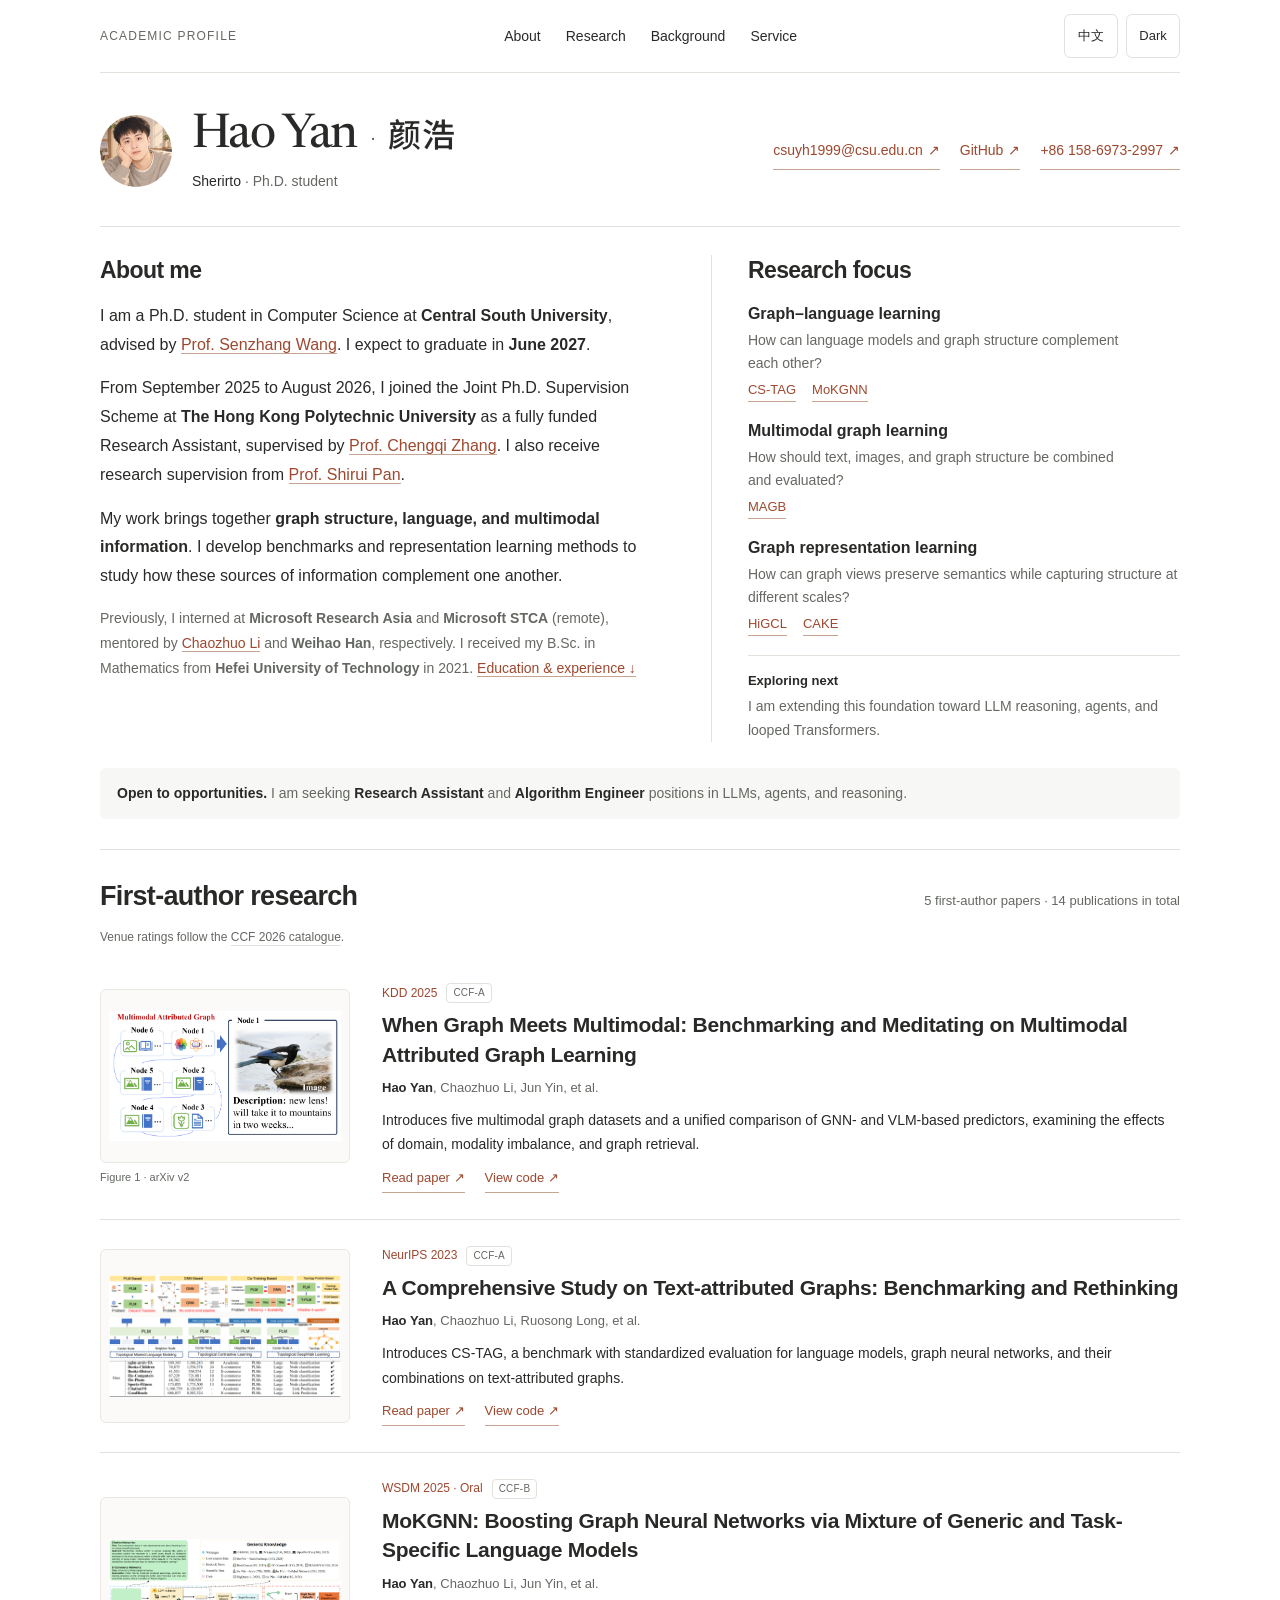
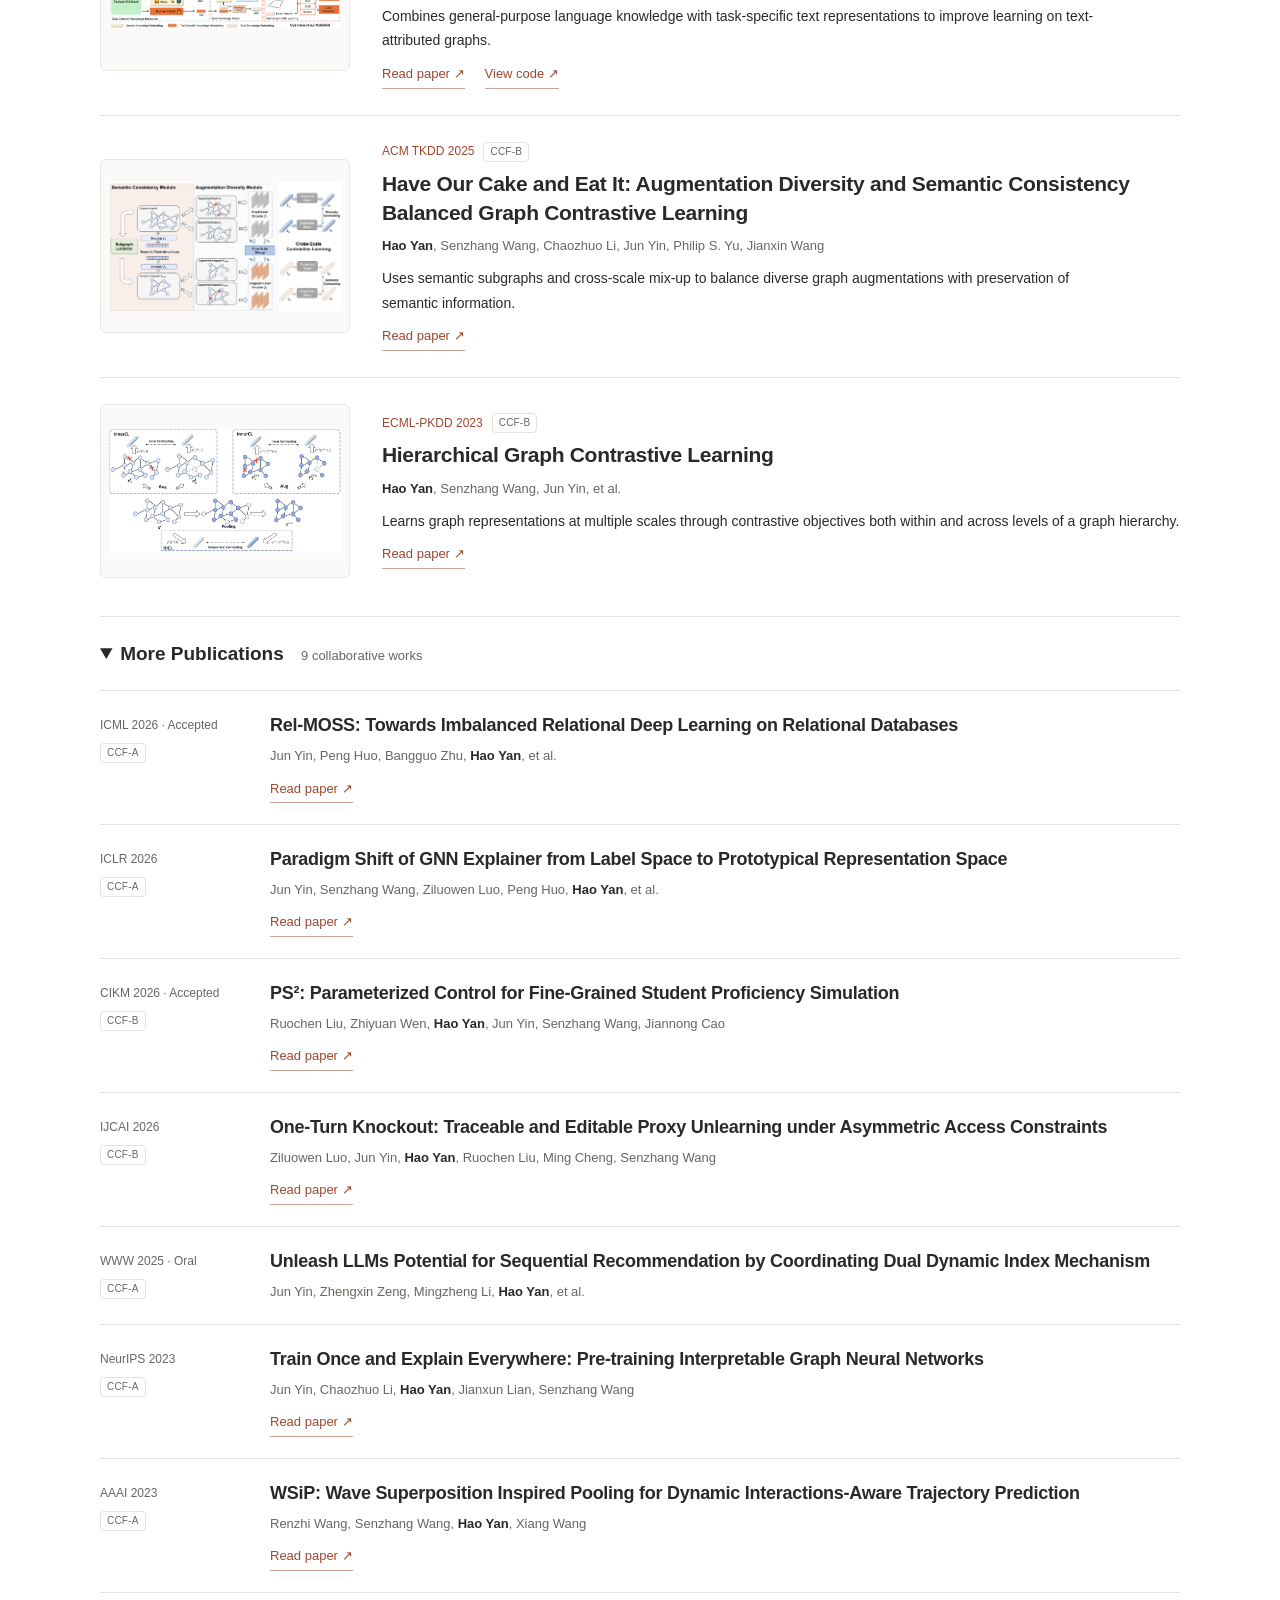
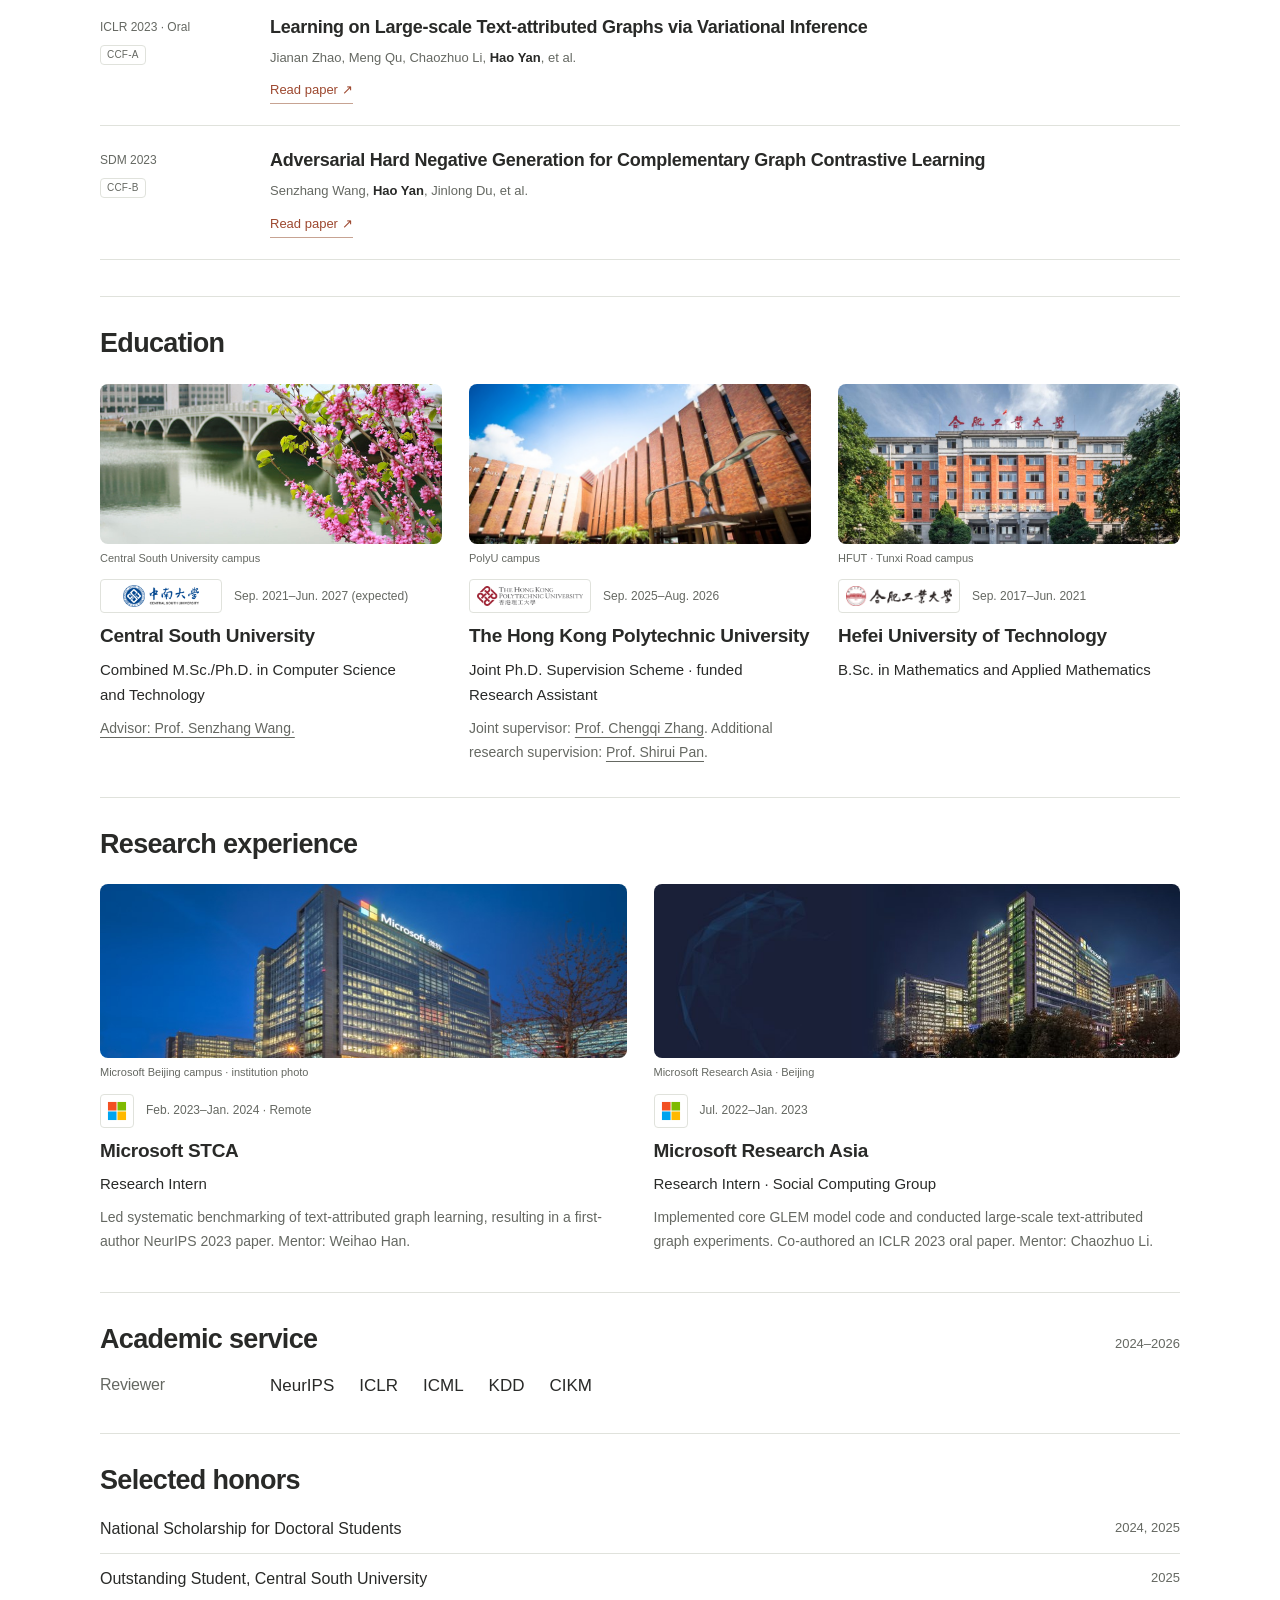
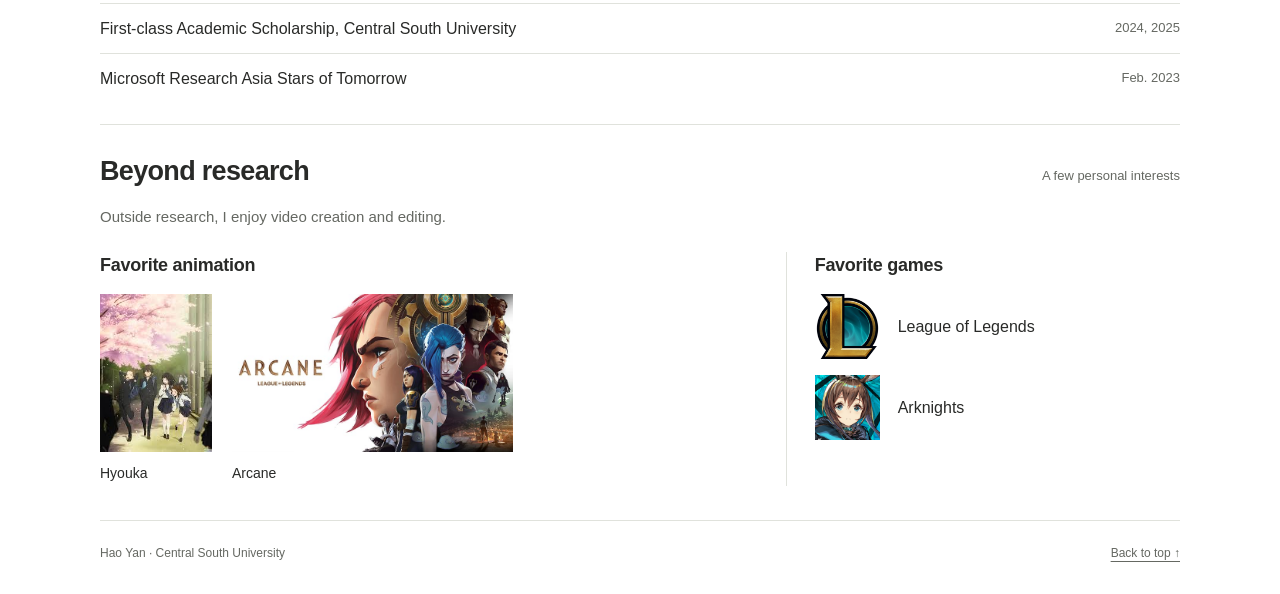
==== index.html @ ef3d009f "Present research themes and refine academic reading layout" ====
<!doctype html>

<html lang="en"><head><meta charset="utf-8"><meta name="viewport" content="width=device-width,initial-scale=1"><meta name="description" content="Hao Yan — graph learning, language models, multimodal learning, LLMs, agents, and reasoning."><title>Hao Yan (颜浩) · Sherirto · Academic Profile</title><script src="js/homepage-preferences.js"></script><link rel="stylesheet" href="css/homepage.css">
<link rel="canonical" href="https://sktsherlock.github.io/">
<link rel="alternate" hreflang="en" href="https://sktsherlock.github.io/">
<link rel="alternate" hreflang="zh-CN" href="https://sktsherlock.github.io/zh/">
<link rel="alternate" hreflang="x-default" href="https://sktsherlock.github.io/">
<link rel="icon" href="images/homepage/hao-avatar-icon.png" type="image/png" sizes="64x64">
<meta name="google-site-verification" content="zApo4ExUOx1XT93yiBoTFltC1NrryrT4B3w7h8EmDU0">
<meta property="og:type" content="website">
<meta property="og:url" content="https://sktsherlock.github.io/">
<meta property="og:title" content="Hao Yan (颜浩) · Sherirto">
<meta property="og:description" content="Ph.D. student at Central South University. Graph–language models, multimodal learning, LLMs, agents, and reasoning. Seeking Research Assistant and Algorithm Engineer opportunities. Expected graduation: June 2027.">
<meta property="og:image" content="https://sktsherlock.github.io/images/homepage/hao-avatar.webp">
<meta name="twitter:card" content="summary">
</head><body><a class="skip" href="#main">Skip to content</a><div class="page"><header class="masthead"><span class="masthead-label">Academic Profile</span><nav aria-label="Main navigation"><a href="#about">About</a><a href="#research">Research</a><a href="#background">Background</a><a href="#service">Service</a></nav><div class="display-controls" aria-label="Display preferences"><a id="language-toggle" class="display-control" href="/zh/" hreflang="zh-CN" lang="zh-CN" aria-label="查看中文主页">中文</a><button id="theme-toggle" class="display-control" type="button" hidden><span data-theme-label>Dark</span></button></div></header><main id="main"><section class="hero" aria-labelledby="name">
  <div class="identity-row">
    <div class="identity">
      <img class="avatar" src="images/homepage/hao-avatar.webp" alt="Hao Yan’s illustrated avatar" width="66" height="66">
      <div class="name-line">
        <h1 id="name"><span>Hao Yan</span><span class="name-separator" aria-hidden="true">·</span><span class="chinese-name" lang="zh-CN">颜浩</span></h1>
        <p class="english-name"><strong>Sherirto</strong> · Ph.D. student</p>
      </div>
    </div>
    <div class="contact-links"><a class="text-link email-link" href="mailto:csuyh1999@csu.edu.cn">csuyh1999@csu.edu.cn <span aria-hidden="true">↗</span></a><a class="text-link" href="https://github.com/sktsherlock">GitHub <span aria-hidden="true">↗</span></a><a class="text-link" href="tel:+8615869732997" aria-label="Call +86 158 6973 2997">+86 158-6973-2997 <span aria-hidden="true">↗</span></a></div>
  </div>
  <div class="profile-grid">
    <div class="about" id="about"><span id="about-me" class="legacy-anchor" aria-hidden="true"></span>
      <h2>About me</h2>
      <div class="hero-bio">
        <p>I am a Ph.D. student in Computer Science at <strong>Central South University</strong>, advised by <a href="https://senzhangwangcsu.github.io/index.html">Prof. Senzhang Wang</a>. I expect to graduate in <strong>June 2027</strong>.</p>
        <p>From September 2025 to August 2026, I joined the Joint Ph.D. Supervision Scheme at <strong>The Hong Kong Polytechnic University</strong> as a fully funded Research Assistant, supervised by <a href="https://chengqi-zhang.github.io/">Prof. Chengqi Zhang</a>. I also receive research supervision from <a href="https://shiruipan.github.io/">Prof. Shirui Pan</a>.</p>
        <p>My work brings together <strong>graph structure, language, and multimodal information</strong>. I develop benchmarks and representation learning methods to study how these sources of information complement one another.</p>
        <p class="bio-background">Previously, I interned at <strong>Microsoft Research Asia</strong> and <strong>Microsoft STCA</strong> (remote), mentored by <a href="https://whatsname1991.github.io/">Chaozhuo Li</a> and <strong>Weihao Han</strong>, respectively. I received my B.Sc. in Mathematics from <strong>Hefei University of Technology</strong> in 2021. <a href="#background">Education &amp; experience ↓</a></p>
      </div>
    </div>
    <aside class="research-overview" aria-labelledby="focus-title">
      <h2 id="focus-title">Research focus</h2>
      <div class="focus-list">
        <div class="focus-item"><h3>Graph–language learning</h3><p>How can language models and graph structure complement each other?</p><div class="focus-links"><a href="#tag">CS-TAG</a><a href="#mokgnn">MoKGNN</a></div></div>
        <div class="focus-item"><h3>Multimodal graph learning</h3><p>How should text, images, and graph structure be combined and evaluated?</p><div class="focus-links"><a href="#magb">MAGB</a></div></div>
        <div class="focus-item"><h3>Graph representation learning</h3><p>How can graph views preserve semantics while capturing structure at different scales?</p><div class="focus-links"><a href="#higcl">HiGCL</a><a href="#cake">CAKE</a></div></div>
      </div>
      <p class="research-direction"><strong>Exploring next</strong>I am extending this foundation toward LLM reasoning, agents, and looped Transformers.</p>
    </aside>
  </div>
  <p class="availability"><strong>Open to opportunities.</strong> I am seeking <strong>Research Assistant</strong> and <strong>Algorithm Engineer</strong> positions in LLMs, agents, and reasoning.</p>
</section><section id="research" aria-labelledby="research-title"><span id="projects" class="legacy-anchor" aria-hidden="true"></span><span id="-news" class="legacy-anchor" aria-hidden="true"></span><span id="-publication" class="legacy-anchor" aria-hidden="true"></span>
<div class="section-heading"><h2 id="research-title">First-author research</h2><p>5 first-author papers · 14 publications in total</p></div>
<p class="publication-note">Venue ratings follow the <a href="https://www.ccf.org.cn/Academic_Evaluation/By_category/">CCF 2026 catalogue</a>.</p>
<article class="paper paper-0" id="magb">
  <figure><a href="images/homepage/magb-data-example-arxiv-v2.png" aria-label="Open full figure for When Graph Meets Multimodal: Benchmarking and Meditating on Multimodal Attributed Graph Learning"><img src="images/homepage/magb-data-example-arxiv-v2.png" alt="A six-node multimodal graph and an expanded node showing a bird photograph with its text description." loading="lazy"></a><figcaption>Figure 1 · arXiv v2</figcaption></figure>
  <div class="paper-copy"><p class="eyebrow venue"><span>KDD 2025</span><span class="ccf-badge">CCF-A</span></p><h3><a class="paper-title-link" href="https://doi.org/10.1145/3711896.3737404">When Graph Meets Multimodal: Benchmarking and Meditating on Multimodal Attributed Graph Learning</a></h3><p class="authors"><strong>Hao Yan</strong>, Chaozhuo Li, Jun Yin, et al.</p><p class="paper-summary">Introduces five multimodal graph datasets and a unified comparison of GNN- and VLM-based predictors, examining the effects of domain, modality imbalance, and graph retrieval.</p><div class="paper-links"><a class="text-link" href="https://doi.org/10.1145/3711896.3737404">Read paper <span aria-hidden="true">↗</span></a><a class="text-link" href="https://github.com/sktsherlock/MAGB">View code <span aria-hidden="true">↗</span></a></div></div>
</article>
<article class="paper paper-1" id="tag">
  <figure><a href="images/CSTAG.png" aria-label="Open full figure for A Comprehensive Study on Text-attributed Graphs: Benchmarking and Rethinking"><img src="images/CSTAG.png" alt="Benchmarking language and graph models for text-attributed graph learning." loading="lazy"></a></figure>
  <div class="paper-copy"><p class="eyebrow venue"><span>NeurIPS 2023</span><span class="ccf-badge">CCF-A</span></p><h3><a class="paper-title-link" href="https://papers.neurips.cc/paper_files/paper/2023/file/37d00f567a18b478065f1a91b95622a0-Paper-Datasets_and_Benchmarks.pdf">A Comprehensive Study on Text-attributed Graphs: Benchmarking and Rethinking</a></h3><p class="authors"><strong>Hao Yan</strong>, Chaozhuo Li, Ruosong Long, et al.</p><p class="paper-summary">Introduces CS-TAG, a benchmark with standardized evaluation for language models, graph neural networks, and their combinations on text-attributed graphs.</p><div class="paper-links"><a class="text-link" href="https://papers.neurips.cc/paper_files/paper/2023/file/37d00f567a18b478065f1a91b95622a0-Paper-Datasets_and_Benchmarks.pdf">Read paper <span aria-hidden="true">↗</span></a><a class="text-link" href="https://github.com/sktsherlock/TAG-Benchmark">View code <span aria-hidden="true">↗</span></a></div></div>
</article>
<article class="paper paper-2" id="mokgnn">
  <figure><a href="images/MokGNN.jpg" aria-label="Open full figure for MoKGNN: Boosting Graph Neural Networks via Mixture of Generic and Task-Specific Language Models"><img src="images/MokGNN.jpg" alt="Generic and task-specific language models meet graph representation learning." loading="lazy"></a></figure>
  <div class="paper-copy"><p class="eyebrow venue"><span>WSDM 2025 · Oral</span><span class="ccf-badge">CCF-B</span></p><h3><a class="paper-title-link" href="https://doi.org/10.1145/3701551.3703571">MoKGNN: Boosting Graph Neural Networks via Mixture of Generic and Task-Specific Language Models</a></h3><p class="authors"><strong>Hao Yan</strong>, Chaozhuo Li, Jun Yin, et al.</p><p class="paper-summary">Combines general-purpose language knowledge with task-specific text representations to improve learning on text-attributed graphs.</p><div class="paper-links"><a class="text-link" href="https://doi.org/10.1145/3701551.3703571">Read paper <span aria-hidden="true">↗</span></a><a class="text-link" href="https://github.com/sktsherlock/MoKGNN">View code <span aria-hidden="true">↗</span></a></div></div>
</article>
<article class="paper paper-3" id="cake">
  <figure><a href="images/TKDD.jpg" aria-label="Open full figure for Have Our Cake and Eat It: Augmentation Diversity and Semantic Consistency Balanced Graph Contrastive Learning"><img src="images/TKDD.jpg" alt="Balancing semantic consistency and augmentation diversity through cross-scale graph contrastive learning." loading="lazy"></a></figure>
  <div class="paper-copy"><p class="eyebrow venue"><span>ACM TKDD 2025</span><span class="ccf-badge">CCF-B</span></p><h3><a class="paper-title-link" href="https://doi.org/10.1145/3728646">Have Our Cake and Eat It: Augmentation Diversity and Semantic Consistency Balanced Graph Contrastive Learning</a></h3><p class="authors"><strong>Hao Yan</strong>, Senzhang Wang, Chaozhuo Li, Jun Yin, Philip S. Yu, Jianxin Wang</p><p class="paper-summary">Uses semantic subgraphs and cross-scale mix-up to balance diverse graph augmentations with preservation of semantic information.</p><div class="paper-links"><a class="text-link" href="https://doi.org/10.1145/3728646">Read paper <span aria-hidden="true">↗</span></a></div></div>
</article>
<article class="paper paper-4" id="higcl">
  <figure><a href="images/HIGCL.jpg" aria-label="Open full figure for Hierarchical Graph Contrastive Learning"><img src="images/HIGCL.jpg" alt="Within-level and cross-level contrastive learning over a hierarchy of pooled graphs." loading="lazy"></a></figure>
  <div class="paper-copy"><p class="eyebrow venue"><span>ECML-PKDD 2023</span><span class="ccf-badge">CCF-B</span></p><h3><a class="paper-title-link" href="https://link.springer.com/chapter/10.1007/978-3-031-43415-0_41">Hierarchical Graph Contrastive Learning</a></h3><p class="authors"><strong>Hao Yan</strong>, Senzhang Wang, Jun Yin, et al.</p><p class="paper-summary">Learns graph representations at multiple scales through contrastive objectives both within and across levels of a graph hierarchy.</p><div class="paper-links"><a class="text-link" href="https://link.springer.com/chapter/10.1007/978-3-031-43415-0_41">Read paper <span aria-hidden="true">↗</span></a></div></div>
</article>
<details class="publication-record" open><summary>More Publications <span>9 collaborative works</span></summary><article class="archive-paper" id="relmoss"><p class="archive-venue"><span>ICML 2026 · Accepted</span><span class="ccf-badge">CCF-A</span></p><div><h3><a class="paper-title-link" href="https://arxiv.org/abs/2603.07916">Rel-MOSS: Towards Imbalanced Relational Deep Learning on Relational Databases</a></h3><p class="authors">Jun Yin, Peng Huo, Bangguo Zhu, <strong>Hao Yan</strong>, et al.</p><div class="paper-links"><a class="text-link" href="https://arxiv.org/abs/2603.07916">Read paper <span aria-hidden="true">↗</span></a></div></div></article>
<article class="archive-paper" id="proto"><p class="archive-venue"><span>ICLR 2026</span><span class="ccf-badge">CCF-A</span></p><div><h3><a class="paper-title-link" href="https://openreview.net/forum?id=X7eYISNf01">Paradigm Shift of GNN Explainer from Label Space to Prototypical Representation Space</a></h3><p class="authors">Jun Yin, Senzhang Wang, Ziluowen Luo, Peng Huo, <strong>Hao Yan</strong>, et al.</p><div class="paper-links"><a class="text-link" href="https://openreview.net/forum?id=X7eYISNf01">Read paper <span aria-hidden="true">↗</span></a></div></div></article>
<article class="archive-paper" id="ps2"><p class="archive-venue"><span>CIKM 2026 · Accepted</span><span class="ccf-badge">CCF-B</span></p><div><h3><a class="paper-title-link" href="https://arxiv.org/abs/2602.00850">PS²: Parameterized Control for Fine-Grained Student Proficiency Simulation</a></h3><p class="authors">Ruochen Liu, Zhiyuan Wen, <strong>Hao Yan</strong>, Jun Yin, Senzhang Wang, Jiannong Cao</p><div class="paper-links"><a class="text-link" href="https://arxiv.org/abs/2602.00850">Read paper <span aria-hidden="true">↗</span></a></div></div></article>
<article class="archive-paper" id="otk"><p class="archive-venue"><span>IJCAI 2026</span><span class="ccf-badge">CCF-B</span></p><div><h3><a class="paper-title-link" href="https://www.ijcai.org/proceedings/2026/78">One-Turn Knockout: Traceable and Editable Proxy Unlearning under Asymmetric Access Constraints</a></h3><p class="authors">Ziluowen Luo, Jun Yin, <strong>Hao Yan</strong>, Ruochen Liu, Ming Cheng, Senzhang Wang</p><div class="paper-links"><a class="text-link" href="https://www.ijcai.org/proceedings/2026/78">Read paper <span aria-hidden="true">↗</span></a></div></div></article>
<article class="archive-paper" id="dualindex"><p class="archive-venue"><span>WWW 2025 · Oral</span><span class="ccf-badge">CCF-A</span></p><div><h3>Unleash LLMs Potential for Sequential Recommendation by Coordinating Dual Dynamic Index Mechanism</h3><p class="authors">Jun Yin, Zhengxin Zeng, Mingzheng Li, <strong>Hao Yan</strong>, et al.</p><div class="paper-links"></div></div></article>
<article class="archive-paper" id="pignn"><p class="archive-venue"><span>NeurIPS 2023</span><span class="ccf-badge">CCF-A</span></p><div><h3><a class="paper-title-link" href="https://papers.neurips.cc/paper_files/paper/2023/file/6ecd51685e2d765bc0ad32a2e73faf62-Paper-Conference.pdf">Train Once and Explain Everywhere: Pre-training Interpretable Graph Neural Networks</a></h3><p class="authors">Jun Yin, Chaozhuo Li, <strong>Hao Yan</strong>, Jianxun Lian, Senzhang Wang</p><div class="paper-links"><a class="text-link" href="https://papers.neurips.cc/paper_files/paper/2023/file/6ecd51685e2d765bc0ad32a2e73faf62-Paper-Conference.pdf">Read paper <span aria-hidden="true">↗</span></a></div></div></article>
<article class="archive-paper" id="wsip"><p class="archive-venue"><span>AAAI 2023</span><span class="ccf-badge">CCF-A</span></p><div><h3><a class="paper-title-link" href="https://doi.org/10.1609/aaai.v37i4.25592">WSiP: Wave Superposition Inspired Pooling for Dynamic Interactions-Aware Trajectory Prediction</a></h3><p class="authors">Renzhi Wang, Senzhang Wang, <strong>Hao Yan</strong>, Xiang Wang</p><div class="paper-links"><a class="text-link" href="https://doi.org/10.1609/aaai.v37i4.25592">Read paper <span aria-hidden="true">↗</span></a></div></div></article>
<article class="archive-paper" id="glem"><p class="archive-venue"><span>ICLR 2023 · Oral</span><span class="ccf-badge">CCF-A</span></p><div><h3><a class="paper-title-link" href="https://arxiv.org/abs/2210.14709">Learning on Large-scale Text-attributed Graphs via Variational Inference</a></h3><p class="authors">Jianan Zhao, Meng Qu, Chaozhuo Li, <strong>Hao Yan</strong>, et al.</p><div class="paper-links"><a class="text-link" href="https://arxiv.org/abs/2210.14709">Read paper <span aria-hidden="true">↗</span></a></div></div></article>
<article class="archive-paper" id="adgcl"><p class="archive-venue"><span>SDM 2023</span><span class="ccf-badge">CCF-B</span></p><div><h3><a class="paper-title-link" href="https://epubs.siam.org/doi/10.1137/1.9781611977653.ch19">Adversarial Hard Negative Generation for Complementary Graph Contrastive Learning</a></h3><p class="authors">Senzhang Wang, <strong>Hao Yan</strong>, Jinlong Du, et al.</p><div class="paper-links"><a class="text-link" href="https://epubs.siam.org/doi/10.1137/1.9781611977653.ch19">Read paper <span aria-hidden="true">↗</span></a></div></div></article></details>
</section><section class="history" id="background" aria-label="Education and experience"><span id="-experience" class="legacy-anchor" aria-hidden="true"></span><span id="-education" class="legacy-anchor" aria-hidden="true"></span><div class="education-history"><h2>Education</h2><div class="history-list education-list"><article class="history-entry">
  <figure class="history-visual"><a href="https://jyxybgs.csu.edu.cn/xyfg.htm" aria-label="Photo source: Central South University campus"><img class="place-photo" src="images/homepage/places/csu-gallery.jpg" alt="Central South University campus with a bridge, lake, and flowering trees" width="600" height="400" loading="lazy" decoding="async"></a><figcaption>Central South University campus</figcaption></figure>
  <div class="history-entry-top"><div class="organization-logo-frame"><img class="organization-logo" src="images/homepage/organizations/csu.png" alt="Central South University logo" loading="lazy"></div><p class="eyebrow">Sep. 2021–Jun. 2027 (expected)</p></div>
  <h3>Central South University</h3><p class="role">Combined M.Sc./Ph.D. in Computer Science and Technology</p><p class="detail"><a href="https://senzhangwangcsu.github.io/index.html">Advisor: Prof. Senzhang Wang.</a></p>
</article>
<article class="history-entry">
  <figure class="history-visual"><a href="https://www.polyu.edu.hk/publications/excel/issue/201910/snapshots/where-does-polyu-s-signature-red-brick-architecture-come-from" aria-label="Photo source: PolyU campus"><img class="place-photo" src="images/homepage/places/polyu-campus.jpg" alt="Red-brick campus architecture at The Hong Kong Polytechnic University" width="710" height="400" loading="lazy" decoding="async"></a><figcaption>PolyU campus</figcaption></figure>
  <div class="history-entry-top"><div class="organization-logo-frame"><img class="organization-logo" src="images/homepage/organizations/polyu.png" alt="The Hong Kong Polytechnic University logo" loading="lazy"></div><p class="eyebrow">Sep. 2025–Aug. 2026</p></div>
  <h3>The Hong Kong Polytechnic University</h3><p class="role">Joint Ph.D. Supervision Scheme · funded Research Assistant</p><p class="detail">Joint supervisor: <a href="https://chengqi-zhang.github.io/">Prof. Chengqi Zhang</a>. Additional research supervision: <a href="https://shiruipan.github.io/">Prof. Shirui Pan</a>.</p>
</article>
<article class="history-entry">
  <figure class="history-visual"><a href="https://international.hfut.edu.cn/en/info/1051/1073.htm" aria-label="Photo source: HFUT · Tunxi Road campus"><img class="place-photo" src="images/homepage/places/hfut-campus.jpg" alt="Main building at Hefei University of Technology, Tunxi Road campus" width="1024" height="682" loading="lazy" decoding="async"></a><figcaption>HFUT · Tunxi Road campus</figcaption></figure>
  <div class="history-entry-top"><div class="organization-logo-frame"><img class="organization-logo" src="images/homepage/organizations/hfut.png" alt="Hefei University of Technology logo" loading="lazy"></div><p class="eyebrow">Sep. 2017–Jun. 2021</p></div>
  <h3>Hefei University of Technology</h3><p class="role">B.Sc. in Mathematics and Applied Mathematics</p>
</article></div></div><div class="experience-history"><h2>Research experience</h2><div class="history-list experience-list"><article class="history-entry">
  <figure class="history-visual"><a href="https://careers.microsoft.com/v2/global/en/locations/beijing.html" aria-label="Photo source: Microsoft Beijing campus · institution photo"><img class="place-photo" src="images/homepage/places/microsoft-beijing.jpg" alt="Microsoft Beijing campus building at dusk" width="800" height="533" loading="lazy" decoding="async"></a><figcaption>Microsoft Beijing campus · institution photo</figcaption></figure>
  <div class="history-entry-top"><div class="organization-logo-frame organization-logo-frame--company"><img class="organization-logo" src="images/homepage/organizations/microsoft.svg" alt="Microsoft logo" loading="lazy"></div><p class="eyebrow">Feb. 2023–Jan. 2024 · Remote</p></div>
  <h3>Microsoft STCA</h3><p class="role">Research Intern</p><p class="detail">Led systematic benchmarking of text-attributed graph learning, resulting in a first-author NeurIPS 2023 paper. Mentor: Weihao Han.</p>
</article>
<article class="history-entry">
  <figure class="history-visual"><a href="https://www.microsoft.com/en-us/research/lab/microsoft-research-asia/" aria-label="Photo source: Microsoft Research Asia · Beijing"><img class="place-photo" src="images/homepage/places/msra-building.jpg" alt="Microsoft Research Asia building illuminated at night" width="768" height="288" loading="lazy" decoding="async"></a><figcaption>Microsoft Research Asia · Beijing</figcaption></figure>
  <div class="history-entry-top"><div class="organization-logo-frame organization-logo-frame--company"><img class="organization-logo" src="images/homepage/organizations/microsoft.svg" alt="Microsoft logo" loading="lazy"></div><p class="eyebrow">Jul. 2022–Jan. 2023</p></div>
  <h3>Microsoft Research Asia</h3><p class="role">Research Intern · Social Computing Group</p><p class="detail">Implemented core GLEM model code and conducted large-scale text-attributed graph experiments. Co-authored an ICLR 2023 oral paper. Mentor: Chaozhuo Li.</p>
</article></div></div></section><section id="service" class="academic-service" aria-labelledby="service-title"><div class="section-heading"><h2 id="service-title">Academic service</h2><p>2024–2026</p></div><div class="service-body"><h3>Reviewer</h3><p class="reviewer-venues"><span>NeurIPS</span><span>ICLR</span><span>ICML</span><span>KDD</span><span>CIKM</span></p></div></section>
<section id="recognition" class="honors-section" aria-labelledby="honors-title"><span id="-honor-and-award" class="legacy-anchor" aria-hidden="true"></span><div class="section-heading"><h2 id="honors-title">Selected honors</h2></div><ul><li><span class="honor-name">National Scholarship for Doctoral Students</span><span class="honor-date">2024, 2025</span></li><li><span class="honor-name">Outstanding Student, Central South University</span><span class="honor-date">2025</span></li><li><span class="honor-name">First-class Academic Scholarship, Central South University</span><span class="honor-date">2024, 2025</span></li><li><span class="honor-name">Microsoft Research Asia Stars of Tomorrow</span><span class="honor-date">Feb. 2023</span></li></ul></section>
<section id="life" class="personal-section" aria-labelledby="life-title"><span id="-after-research" class="legacy-anchor" aria-hidden="true"></span>
  <div class="section-heading"><h2 id="life-title">Beyond research</h2><p>A few personal interests</p></div>
  <p class="personal-intro">Outside research, I enjoy video creation and editing.</p>
  <div class="personal-grid">
    <article aria-labelledby="animation-title"><h3 id="animation-title">Favorite animation</h3>
      <div class="animation-shelf">
        <figure><a class="interest-image" href="images/冰菓图片1.jpg" aria-label="View Hyouka artwork"><img src="images/冰菓图片1.jpg" alt="Hyouka characters walking beneath cherry blossoms" width="189" height="267" loading="lazy" decoding="async"></a><figcaption>Hyouka</figcaption></figure>
        <figure><a class="interest-image" href="images/Arcane3.jpg" aria-label="View Arcane artwork"><img src="images/Arcane3.jpg" alt="Arcane ensemble artwork with the series title" width="728" height="410" loading="lazy" decoding="async"></a><figcaption>Arcane</figcaption></figure>
      </div>
    </article>
    <article aria-labelledby="games-title"><h3 id="games-title">Favorite games</h3>
      <div class="game-shelf">
        <figure class="game-entry"><a class="interest-image" href="images/league-of-legends.png" aria-label="View League of Legends icon"><img src="images/league-of-legends.png" alt="League of Legends gold and teal emblem" width="256" height="256" loading="lazy" decoding="async"></a><figcaption>League of Legends</figcaption></figure>
        <figure class="game-entry"><a class="interest-image" href="images/Arknights.png" aria-label="View Arknights icon"><img src="images/Arknights.png" alt="Arknights character icon" width="180" height="180" loading="lazy" decoding="async"></a><figcaption>Arknights</figcaption></figure>
      </div>
    </article>
  </div>
</section>
</main><footer class="footer"><p>Hao Yan · Central South University</p><a href="#name">Back to top ↑</a></footer></div></body></html>
---- css/homepage.css ----
@font-face{font-family:Newsreader;src:url('../fonts/homepage/Newsreader.ttf') format('truetype');font-weight:200 800;font-display:swap}
@font-face{font-family:'Noto Sans SC Name';src:url('../fonts/homepage/NotoSansSC-Name.ttf') format('truetype');font-weight:500;font-display:swap;unicode-range:U+989C,U+6D69}
:root{color-scheme:light;--bg:#fff;--ink:#292a28;--muted:#656862;--line:#e0e2dc;--accent:#9d482f;--wash:#f7f8f5;--figure-bg:#fbfaf8;--figure-line:#e8e7e2;--link-line:#c7a392;--sans:-apple-system,BlinkMacSystemFont,'Segoe UI','PingFang SC','Microsoft YaHei',sans-serif;--serif:Newsreader,Georgia,'Times New Roman',serif;--section-size:27px}
:root[data-theme="dark"]{color-scheme:dark;--bg:#171a19;--ink:#eee9df;--muted:#b5b2a9;--line:#3f4441;--accent:#e9ad8d;--wash:#252a27;--figure-bg:#f7f5f1;--figure-line:#555c56;--link-line:#876653}
@media(prefers-color-scheme:dark){:root:not([data-theme]){color-scheme:dark;--bg:#171a19;--ink:#eee9df;--muted:#b5b2a9;--line:#3f4441;--accent:#e9ad8d;--wash:#252a27;--figure-bg:#f7f5f1;--figure-line:#555c56;--link-line:#876653}}
*{box-sizing:border-box}
html{scroll-behavior:smooth;scroll-padding-top:28px}
body{margin:0;background:var(--bg);color:var(--ink);font:400 16px/1.75 var(--sans);-webkit-font-smoothing:antialiased}
p,h1,h2,h3,figure,dl,dd{margin:0}
p{text-wrap:pretty}
h1,h2,h3{font-weight:600;text-wrap:pretty}
h2{font-size:var(--section-size);line-height:1.35;letter-spacing:-.025em}
h3{font-size:20px;line-height:1.45;letter-spacing:-.015em}
a{color:inherit;text-decoration-thickness:1px;text-underline-offset:4px}
a:hover{color:var(--accent)}
a:focus-visible,summary:focus-visible,button:focus-visible{outline:2px solid var(--accent);outline-offset:5px}
strong{font-weight:600}
.page{max-width:1144px;margin:auto;padding:0 32px}
.skip{position:fixed;top:-80px;left:16px;padding:10px 16px;background:var(--bg);z-index:10}
.skip:focus{top:12px}
.legacy-anchor{display:block;position:absolute;width:0;height:0;scroll-margin-top:28px}
.masthead{display:flex;align-items:center;justify-content:space-between;gap:24px;padding:14px 0;border-bottom:1px solid var(--line)}
.masthead-label{color:var(--muted);font-size:12px;letter-spacing:.1em;text-transform:uppercase}
.masthead nav{display:flex;flex-wrap:wrap;gap:25px;font-size:14px}
.masthead nav a{display:inline-flex;align-items:center;min-height:44px;text-decoration:none}
.display-controls{display:flex;align-items:center;gap:8px;flex-shrink:0}
.display-control{display:inline-flex;align-items:center;justify-content:center;min-width:54px;min-height:44px;padding:7px 11px;border:1px solid var(--line);border-radius:6px;background:transparent;color:var(--ink);font:400 13px/1.4 var(--sans);text-decoration:none;cursor:pointer}
.display-control[hidden]{display:none}
.display-control:hover{color:var(--accent);border-color:var(--accent);background:var(--wash)}
.hero{padding:36px 0 30px}
.identity-row{display:flex;align-items:center;justify-content:space-between;gap:24px;padding-bottom:32px}
.identity{display:flex;align-items:center;gap:20px;min-width:0}
.avatar{width:72px;height:72px;border-radius:50%;object-fit:cover;flex-shrink:0}
.hero h1{display:flex;align-items:baseline;flex-wrap:wrap;gap:14px;font:450 48px/1.15 var(--serif);letter-spacing:-.035em}
.chinese-name{font:500 33px/1.3 'PingFang SC','Noto Sans SC Name','Microsoft YaHei',sans-serif;letter-spacing:.025em;white-space:nowrap}
.name-separator{font:400 20px/1 var(--sans);color:var(--muted);align-self:center}
.english-name{font-size:14px;color:var(--muted);margin-top:5px}
.english-name strong{font-weight:500;color:var(--ink)}
.contact-links{display:flex;justify-content:flex-end;gap:4px 20px;flex-wrap:wrap;max-width:420px;font-size:14px}
.text-link{color:var(--accent);text-decoration:none;border-bottom:1px solid var(--link-line);padding-bottom:2px}
.contact-links .text-link{display:inline-flex;align-items:center;gap:5px;min-height:38px;white-space:nowrap}
.contact-links .email-link{flex-basis:auto}
.profile-grid{display:grid;grid-template-columns:minmax(0,1.2fr) minmax(0,1fr);gap:48px;border-top:1px solid var(--line);padding-top:28px}
.about,.research-overview{min-width:0}
.about h2,.research-overview h2{margin-bottom:16px;font-size:23px}
.hero-bio>p{margin-bottom:15px;line-height:1.8}
.hero-bio>p:last-child{margin-bottom:0}
.hero-bio a,.focus-links a{color:var(--accent);text-decoration:none;border-bottom:1px solid var(--link-line)}
.bio-background{font-size:14px;color:var(--muted)}
.research-overview{border-left:1px solid var(--line);padding-left:36px}
.focus-item+.focus-item{margin-top:17px}
.focus-item h3{font-size:16px;line-height:1.5;letter-spacing:0}
.focus-item p{font-size:14px;line-height:1.65;color:var(--muted);margin-top:3px}
.focus-links{display:flex;gap:16px;flex-wrap:wrap;margin-top:5px;font-size:13px;line-height:1.6}
.research-direction{border-top:1px solid var(--line);margin-top:19px;padding-top:14px;font-size:14px;line-height:1.7;color:var(--muted)}
.research-direction strong{display:block;color:var(--ink);font-size:13px;margin-bottom:3px}
.availability{margin-top:26px;padding:13px 17px;background:var(--wash);border-radius:6px;font-size:14px;line-height:1.75;color:var(--muted)}
.availability strong{color:var(--ink)}
.section-heading{display:flex;justify-content:space-between;align-items:baseline;gap:20px;border-top:1px solid var(--line);padding:28px 0 14px}
.section-heading>p{font-size:13px;color:var(--muted)}
.publication-note{font-size:12px;line-height:1.65;color:var(--muted);margin-bottom:9px}
.publication-note a{text-decoration-color:var(--line)}
.eyebrow{font-size:12px;line-height:1.6;color:var(--muted)}
.paper{display:grid;grid-template-columns:250px minmax(0,1fr);gap:32px;align-items:center;padding:26px 0}
.paper+.paper{border-top:1px solid var(--line)}
.paper figure,.paper-copy{min-width:0}
.paper figure>a{display:flex;align-items:center;justify-content:center;height:174px;padding:8px;background:var(--figure-bg);border:1px solid var(--figure-line);border-radius:6px}
.paper img{display:block;width:100%;height:100%;object-fit:contain}
.paper figcaption{font-size:11px;line-height:1.6;color:var(--muted);padding-top:6px}
.paper-copy h3{font-size:21px;line-height:1.4;letter-spacing:-.015em}
.paper-title-link{text-decoration:none}
.paper-title-link:hover{text-decoration:underline;text-decoration-thickness:1px}
.venue{display:flex;align-items:center;flex-wrap:wrap;gap:9px;margin-bottom:7px;color:var(--accent);font-weight:500}
.ccf-badge{display:inline-flex;white-space:nowrap;border:1px solid var(--line);border-radius:4px;padding:0 6px;font-size:10px;line-height:1.8;font-weight:500;color:var(--muted);letter-spacing:.02em}
.authors{font-size:13px;line-height:1.7;color:var(--muted);margin-top:8px}
.authors strong{color:var(--ink);font-weight:600}
.paper-summary{font-size:14px;line-height:1.75;margin-top:9px;color:var(--ink)}
.paper-links{display:flex;gap:20px;flex-wrap:wrap;margin-top:10px;font-size:13px}
.paper-links:empty{display:none}
.publication-record{border-top:1px solid var(--line);border-bottom:1px solid var(--line);margin:12px 0 36px}
.publication-record summary{padding:20px 0;font-size:19px;font-weight:600;cursor:pointer;list-style-position:inside}
.publication-record summary span{font-size:13px;font-weight:400;color:var(--muted);margin-left:12px}
.archive-paper{display:grid;grid-template-columns:142px minmax(0,1fr);gap:28px;border-top:1px solid var(--line);padding:21px 0}
.archive-venue{display:flex;align-items:flex-start;flex-direction:column;gap:7px;font-size:12px;color:var(--muted);padding-top:3px}
.archive-paper h3{font-size:18px;line-height:1.5;font-weight:550}
.archive-paper .authors{margin-top:6px}
.history{margin:0 0 38px}
.history>div+div{margin-top:32px}
.history h2{border-top:1px solid var(--line);padding-top:28px;margin-bottom:22px}
.history-list{display:grid;gap:27px;align-items:start}
.education-list{grid-template-columns:repeat(3,minmax(0,1fr))}
.experience-list{grid-template-columns:repeat(2,minmax(0,1fr))}
.history-entry{min-width:0}
.history-visual{margin-bottom:13px}
.history-visual>a{display:block;overflow:hidden;border-radius:8px;background:var(--wash)}
.place-photo{display:block;width:100%;height:160px;object-fit:cover}
.experience-list .place-photo{height:174px;object-position:center 38%}
.history-visual figcaption{font-size:11px;line-height:1.5;color:var(--muted);margin-top:6px}
.history-entry-top{display:flex;align-items:center;gap:8px 12px;flex-wrap:wrap;margin-bottom:10px}
.organization-logo-frame{display:flex;align-items:center;justify-content:center;width:122px;height:34px;flex-shrink:0;padding:5px 7px;background:#fff;border:1px solid var(--line);border-radius:4px}
.organization-logo{display:block;width:100%;height:100%;object-fit:contain}
.organization-logo-frame--company{width:34px;padding:6px}
.history-entry h3{font-size:19px;line-height:1.4;margin-bottom:7px}
.history-entry .role{font-size:15px;line-height:1.7}
.history-entry .detail{font-size:14px;color:var(--muted);line-height:1.75;margin-top:8px}
.service-body{display:grid;grid-template-columns:142px minmax(0,1fr);gap:28px;padding:0 0 32px}
.service-body h3{font-size:16px;font-weight:400;line-height:1.75;color:var(--muted)}
.reviewer-venues{display:flex;flex-wrap:wrap;gap:7px 25px;font-size:17px;font-weight:500}
.honors-section{padding-bottom:32px}
.honors-section ul{list-style:none;margin:0;padding:0;font-size:16px;line-height:1.7}
.honors-section li{display:grid;grid-template-columns:minmax(0,1fr) auto;gap:20px;padding:11px 0;border-bottom:1px solid var(--line)}
.honors-section li:first-child{padding-top:2px}
.honors-section li:last-child{border:0;padding-bottom:0}
.honor-date{font-size:13px;color:var(--muted);white-space:nowrap;line-height:2;font-variant-numeric:tabular-nums}
.personal-section{padding-bottom:34px}
.personal-intro{font-size:15px;color:var(--muted);margin-bottom:22px}
.personal-grid{display:grid;grid-template-columns:minmax(0,1.65fr) minmax(240px,1fr);gap:35px}
.personal-grid article{min-width:0}
.personal-grid article+article{border-left:1px solid var(--line);padding-left:28px}
.personal-grid h3{font-size:18px;margin-bottom:16px}
.animation-shelf{display:grid;grid-template-columns:112px minmax(0,1fr);gap:20px}
.animation-shelf figure{min-width:0}
.interest-image{display:block;width:fit-content;max-width:100%;text-decoration:none}
.animation-shelf img{display:block;width:auto;max-width:100%;height:158px;object-fit:contain;object-position:left center}
.animation-shelf figcaption{font-size:14px;margin-top:9px}
.game-shelf{display:grid;gap:16px}
.game-entry{display:grid;grid-template-columns:65px minmax(0,1fr);align-items:center;gap:18px}
.game-entry img{display:block;width:65px;height:65px;object-fit:contain}
.game-entry figcaption{font-size:16px;font-weight:500;line-height:1.45}
.footer{display:flex;align-items:center;justify-content:space-between;gap:24px;border-top:1px solid var(--line);padding:22px 0 30px;font-size:12px;color:var(--muted)}
.footer a{white-space:nowrap}
html[lang="zh-CN"] .hero-bio>p{line-height:1.95}
html[lang="zh-CN"] h2,html[lang="zh-CN"] .focus-item h3{letter-spacing:0}
@media(max-width:1000px){.masthead{gap:14px}.masthead-label{font-size:11px}.masthead nav{gap:18px}.profile-grid{gap:28px;grid-template-columns:1.15fr 1fr}.research-overview{padding-left:26px}.identity-row{flex-wrap:wrap;gap:12px}.contact-links{justify-content:flex-start;max-width:none}.paper{grid-template-columns:200px minmax(0,1fr);gap:25px}.paper figure>a{height:150px}.history-list{gap:21px}.history-entry-top{align-items:flex-start;flex-direction:column;gap:7px}.place-photo{height:130px}.experience-list .place-photo{height:156px}.personal-grid{gap:25px}.personal-grid article+article{padding-left:22px}.animation-shelf{grid-template-columns:98px minmax(0,1fr);gap:16px}.animation-shelf img{height:140px}}
@media(max-width:760px){.profile-grid{grid-template-columns:1fr;gap:24px}.research-overview{padding:23px 0 0;border-left:0;border-top:1px solid var(--line)}.focus-list{display:grid;grid-template-columns:repeat(3,minmax(0,1fr));gap:22px}.focus-item+.focus-item{margin-top:0}.research-direction strong{display:inline;margin-right:8px}.education-list,.experience-list{grid-template-columns:1fr;gap:26px}.history-entry{display:grid;grid-template-columns:200px minmax(0,1fr);column-gap:24px}.history-visual{grid-row:1/5;margin:0}.place-photo,.experience-list .place-photo{height:140px}.history-entry-top{flex-direction:row;align-items:center}.personal-grid{grid-template-columns:minmax(0,1.5fr) minmax(200px,1fr)}}
@media(max-width:700px){:root{--section-size:25px}.page{padding:0 22px}.masthead{display:grid;grid-template-columns:minmax(0,1fr) auto;gap:3px 12px;padding:10px 0 5px}.masthead-label{font-size:10px;letter-spacing:.06em}.masthead nav{grid-column:1/-1;grid-row:2;gap:19px;font-size:13px}.display-controls{grid-column:2;grid-row:1;gap:6px}.display-control{min-width:48px;padding:7px 9px;font-size:12px}.hero{padding:26px 0}.identity-row{padding-bottom:22px}.identity{gap:14px}.avatar{width:55px;height:55px}.hero h1{font-size:38px;gap:10px}.chinese-name{font-size:28px}.name-separator{font-size:16px}.contact-links{font-size:13px;gap:3px 19px}.profile-grid{padding-top:23px}.focus-list{grid-template-columns:1fr;gap:17px}.research-direction strong{display:block}.availability{margin-top:23px;padding:13px 14px}.section-heading{align-items:flex-start;flex-direction:column;gap:5px;padding-top:25px}.publication-note{margin-top:0}.paper{grid-template-columns:165px minmax(0,1fr);gap:21px}.paper figure>a{height:138px}.paper-copy h3{font-size:20px}.archive-paper{grid-template-columns:112px minmax(0,1fr);gap:20px}.history-entry{grid-template-columns:155px minmax(0,1fr);gap:0 20px}.place-photo,.experience-list .place-photo{height:120px}.history>div+div{margin-top:30px}.service-body{grid-template-columns:100px minmax(0,1fr);gap:20px}.honors-section li{gap:8px 14px}.personal-grid{grid-template-columns:1fr;gap:22px}.personal-grid article+article{border:0;border-top:1px solid var(--line);padding:20px 0 0}.animation-shelf{grid-template-columns:100px minmax(0,1fr);gap:18px}.animation-shelf img{height:142px}.footer{gap:14px}}
@media(max-width:540px){.masthead nav{column-gap:18px;row-gap:0}.paper{display:flex;flex-direction:column;align-items:stretch;gap:16px;padding:24px 0}.paper-copy{order:0}.paper figure{order:1;width:min(100%,280px)}.paper figure>a{height:176px}.archive-paper{display:block}.archive-venue{flex-direction:row;flex-wrap:wrap;align-items:center;gap:10px;padding:0;margin-bottom:8px}.publication-record summary span{display:block;margin-left:22px;margin-top:3px}.history-entry{display:block}.history-visual{margin-bottom:13px}.place-photo,.experience-list .place-photo{height:auto;aspect-ratio:2.2}.history-entry-top{flex-direction:row;flex-wrap:wrap}.service-body{display:block}.reviewer-venues{margin-top:7px}.footer{align-items:flex-start}}
@media(max-width:380px){.page{padding:0 18px}.identity{gap:11px}.avatar{width:46px;height:46px}.hero h1{font-size:34px;gap:8px}.chinese-name{font-size:25px}.name-separator{font-size:14px}.contact-links{gap:3px 16px}.honors-section li{grid-template-columns:1fr;gap:2px}.honor-date{line-height:1.5}.animation-shelf{grid-template-columns:85px minmax(0,1fr);gap:14px}.animation-shelf img{height:120px}}
@media(prefers-reduced-motion:reduce){html{scroll-behavior:auto}}
@media print{:root,:root[data-theme="dark"]{--bg:#fff;--ink:#292a28;--muted:#656862;--line:#e0e2dc;--accent:#9d482f}.display-controls,.skip{display:none}.page{max-width:none;padding:0}.paper,.history-entry{break-inside:avoid}.profile-grid{display:block}.research-overview{border:0;padding:20px 0}.paper-links a{color:inherit}}
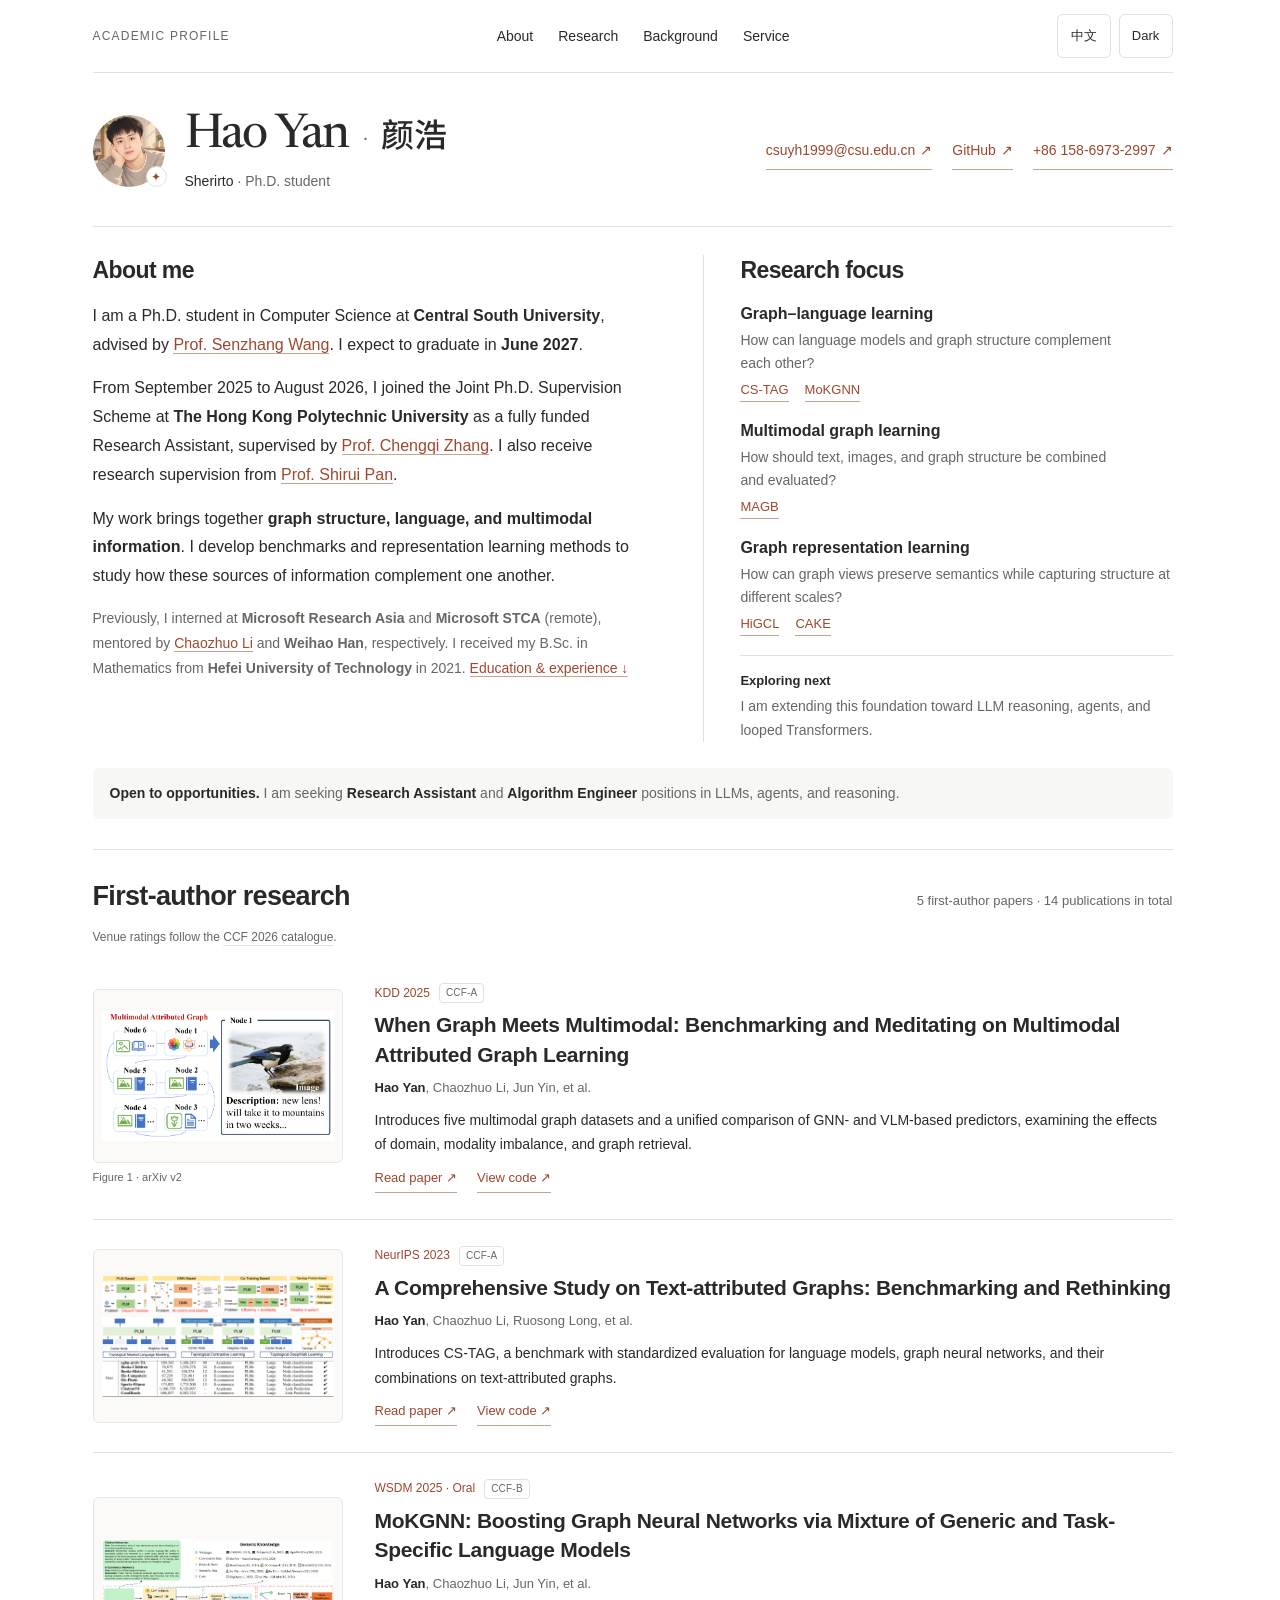
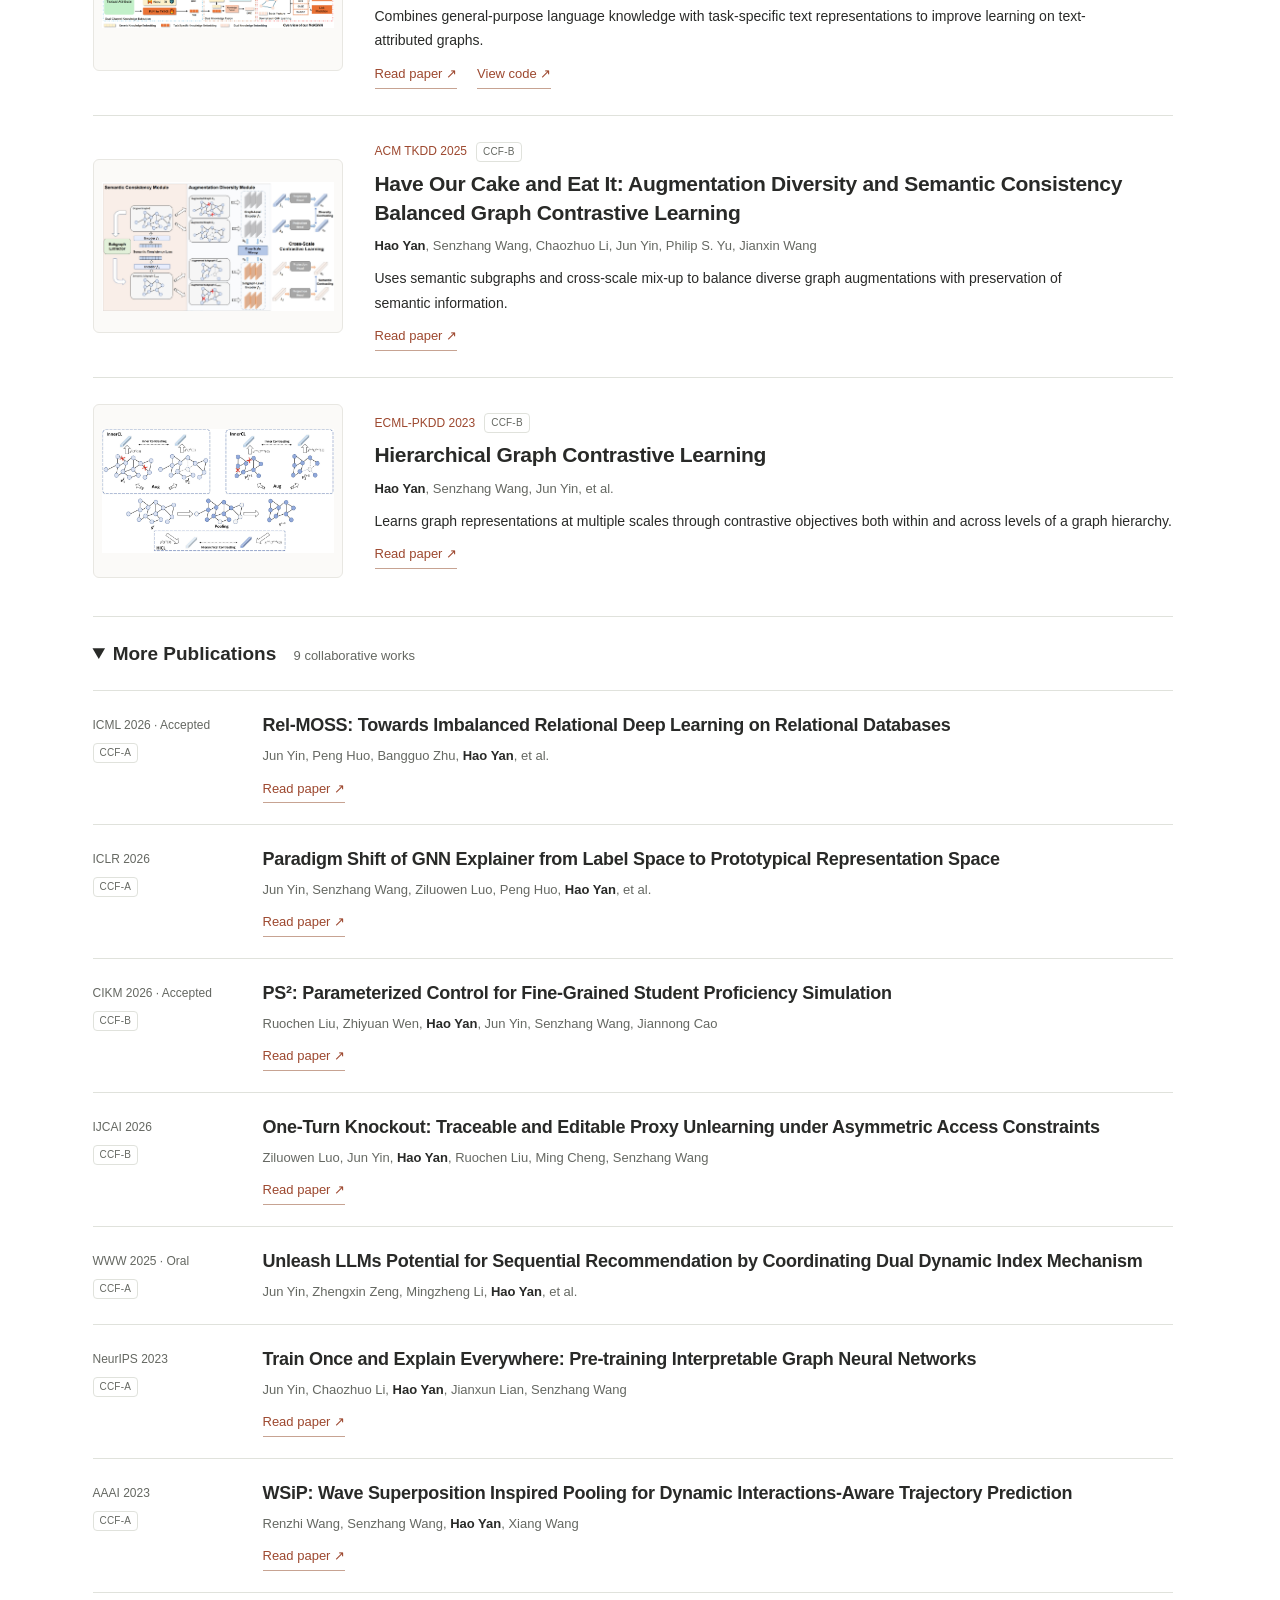
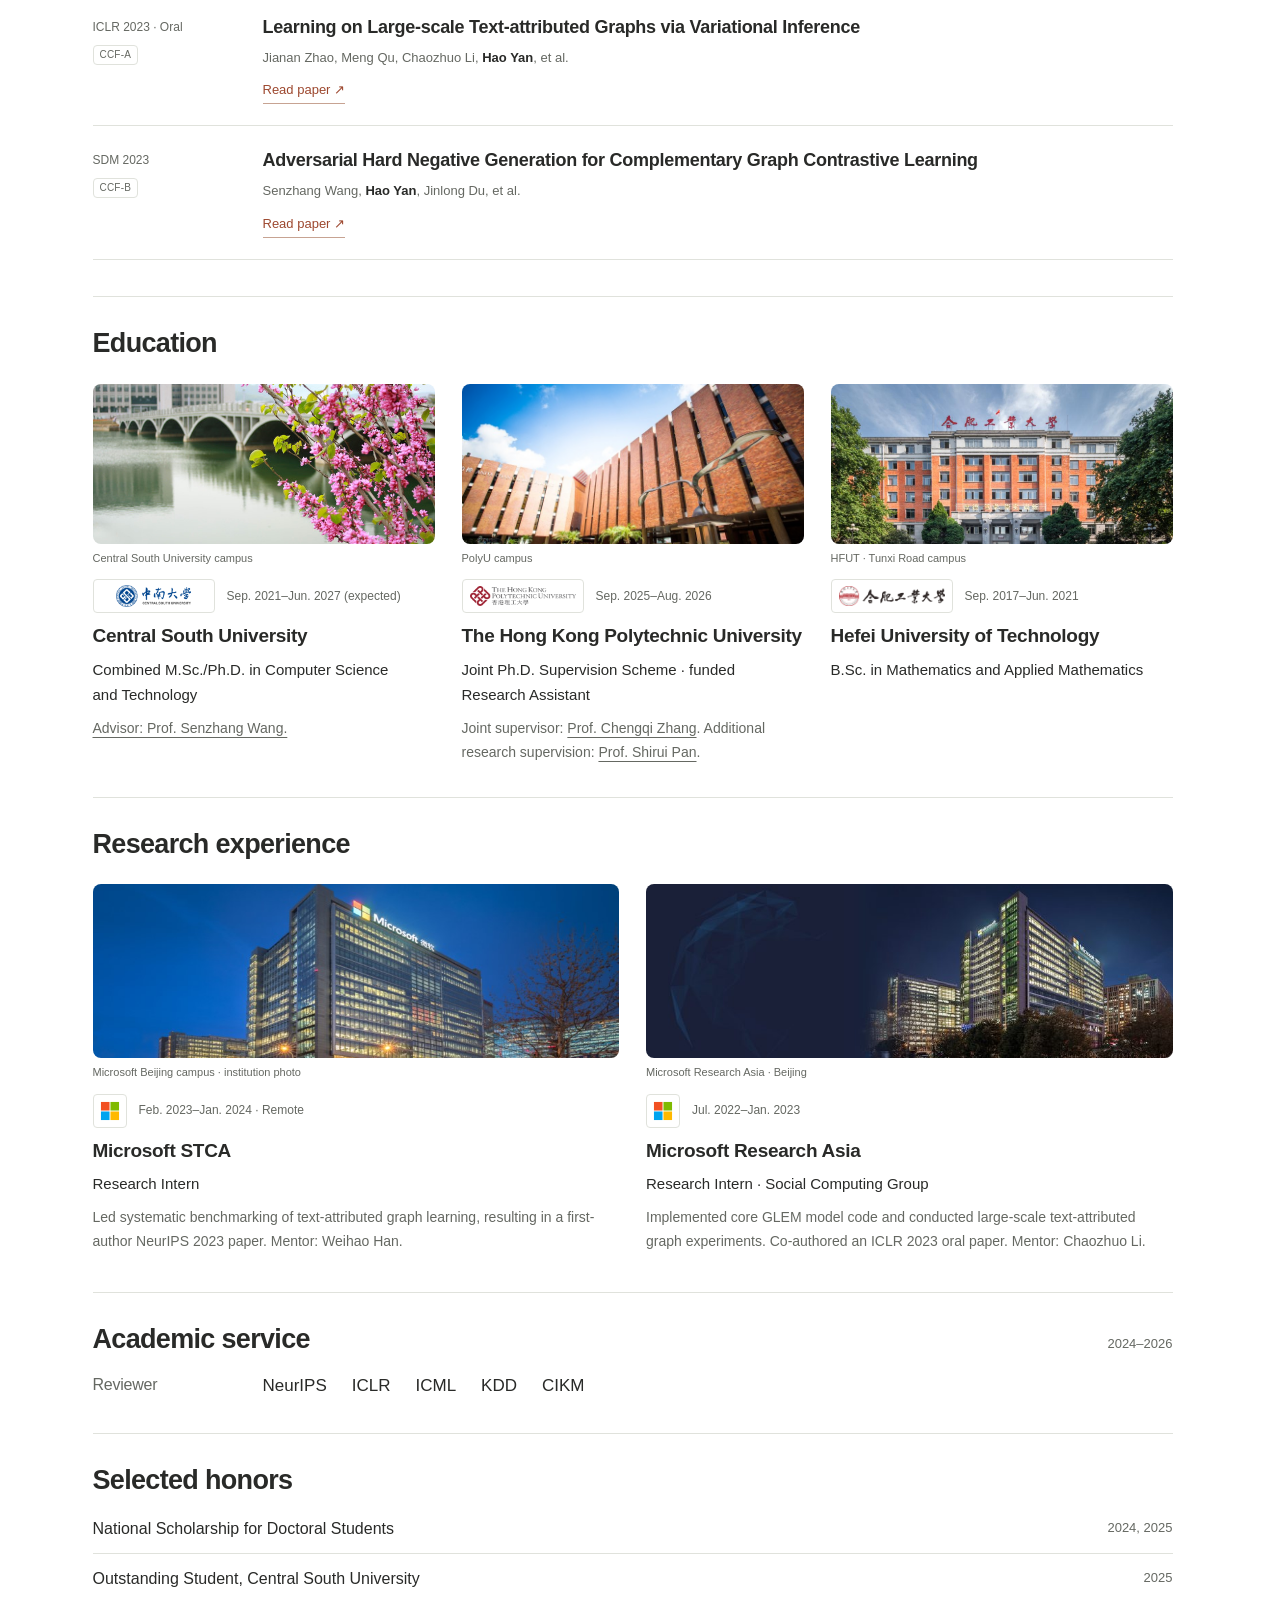
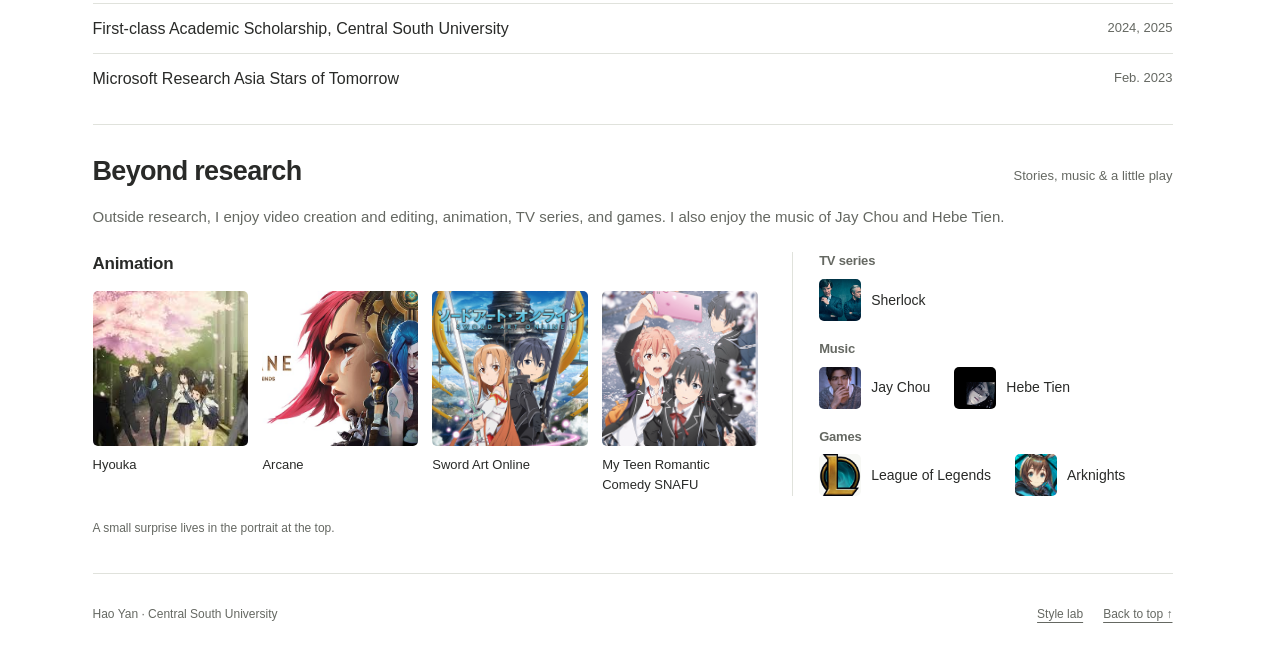
==== commit 80ee550a: "Add personal-interest corner and brand-inspired homepage styles" ====
--- a/index.html
+++ b/index.html
@@ -1,6 +1,6 @@
 <!doctype html>
 
-<html lang="en"><head><meta charset="utf-8"><meta name="viewport" content="width=device-width,initial-scale=1"><meta name="description" content="Hao Yan — graph learning, language models, multimodal learning, LLMs, agents, and reasoning."><title>Hao Yan (颜浩) · Sherirto · Academic Profile</title><script src="js/homepage-preferences.js"></script><link rel="stylesheet" href="css/homepage.css">
+<html lang="en"><head><meta charset="utf-8"><meta name="viewport" content="width=device-width,initial-scale=1"><meta name="description" content="Hao Yan — graph learning, language models, multimodal learning, LLMs, agents, and reasoning."><title>Hao Yan (颜浩) · Sherirto · Academic Profile</title><script src="js/homepage-preferences.js"></script><link rel="stylesheet" href="css/homepage.css"><link rel="stylesheet" href="css/homepage-corner.css"><script src="js/homepage-corner.js" defer></script>
 <link rel="canonical" href="https://sktsherlock.github.io/">
 <link rel="alternate" hreflang="en" href="https://sktsherlock.github.io/">
 <link rel="alternate" hreflang="zh-CN" href="https://sktsherlock.github.io/zh/">
@@ -16,7 +16,7 @@
 </head><body><a class="skip" href="#main">Skip to content</a><div class="page"><header class="masthead"><span class="masthead-label">Academic Profile</span><nav aria-label="Main navigation"><a href="#about">About</a><a href="#research">Research</a><a href="#background">Background</a><a href="#service">Service</a></nav><div class="display-controls" aria-label="Display preferences"><a id="language-toggle" class="display-control" href="/zh/" hreflang="zh-CN" lang="zh-CN" aria-label="查看中文主页">中文</a><button id="theme-toggle" class="display-control" type="button" hidden><span data-theme-label>Dark</span></button></div></header><main id="main"><section class="hero" aria-labelledby="name">
   <div class="identity-row">
     <div class="identity">
-      <img class="avatar" src="images/homepage/hao-avatar.webp" alt="Hao Yan’s illustrated avatar" width="66" height="66">
+      <a id="personal-corner-trigger" class="avatar-link" href="#life" aria-label="Explore Sherirto’s personal interests" title="A little detour"><img class="avatar" src="images/homepage/hao-avatar.webp" alt="Hao Yan’s illustrated avatar" width="66" height="66"></a>
       <div class="name-line">
         <h1 id="name"><span>Hao Yan</span><span class="name-separator" aria-hidden="true">·</span><span class="chinese-name" lang="zh-CN">颜浩</span></h1>
         <p class="english-name"><strong>Sherirto</strong> · Ph.D. student</p>
@@ -103,21 +103,17 @@
 </article></div></div></section><section id="service" class="academic-service" aria-labelledby="service-title"><div class="section-heading"><h2 id="service-title">Academic service</h2><p>2024–2026</p></div><div class="service-body"><h3>Reviewer</h3><p class="reviewer-venues"><span>NeurIPS</span><span>ICLR</span><span>ICML</span><span>KDD</span><span>CIKM</span></p></div></section>
 <section id="recognition" class="honors-section" aria-labelledby="honors-title"><span id="-honor-and-award" class="legacy-anchor" aria-hidden="true"></span><div class="section-heading"><h2 id="honors-title">Selected honors</h2></div><ul><li><span class="honor-name">National Scholarship for Doctoral Students</span><span class="honor-date">2024, 2025</span></li><li><span class="honor-name">Outstanding Student, Central South University</span><span class="honor-date">2025</span></li><li><span class="honor-name">First-class Academic Scholarship, Central South University</span><span class="honor-date">2024, 2025</span></li><li><span class="honor-name">Microsoft Research Asia Stars of Tomorrow</span><span class="honor-date">Feb. 2023</span></li></ul></section>
 <section id="life" class="personal-section" aria-labelledby="life-title"><span id="-after-research" class="legacy-anchor" aria-hidden="true"></span>
-  <div class="section-heading"><h2 id="life-title">Beyond research</h2><p>A few personal interests</p></div>
-  <p class="personal-intro">Outside research, I enjoy video creation and editing.</p>
-  <div class="personal-grid">
-    <article aria-labelledby="animation-title"><h3 id="animation-title">Favorite animation</h3>
-      <div class="animation-shelf">
-        <figure><a class="interest-image" href="images/冰菓图片1.jpg" aria-label="View Hyouka artwork"><img src="images/冰菓图片1.jpg" alt="Hyouka characters walking beneath cherry blossoms" width="189" height="267" loading="lazy" decoding="async"></a><figcaption>Hyouka</figcaption></figure>
-        <figure><a class="interest-image" href="images/Arcane3.jpg" aria-label="View Arcane artwork"><img src="images/Arcane3.jpg" alt="Arcane ensemble artwork with the series title" width="728" height="410" loading="lazy" decoding="async"></a><figcaption>Arcane</figcaption></figure>
-      </div>
-    </article>
-    <article aria-labelledby="games-title"><h3 id="games-title">Favorite games</h3>
-      <div class="game-shelf">
-        <figure class="game-entry"><a class="interest-image" href="images/league-of-legends.png" aria-label="View League of Legends icon"><img src="images/league-of-legends.png" alt="League of Legends gold and teal emblem" width="256" height="256" loading="lazy" decoding="async"></a><figcaption>League of Legends</figcaption></figure>
-        <figure class="game-entry"><a class="interest-image" href="images/Arknights.png" aria-label="View Arknights icon"><img src="images/Arknights.png" alt="Arknights character icon" width="180" height="180" loading="lazy" decoding="async"></a><figcaption>Arknights</figcaption></figure>
-      </div>
-    </article>
-  </div>
+  <div class="section-heading"><h2 id="life-title">Beyond research</h2><p>Stories, music & a little play</p></div>
+  <p class="personal-intro">Outside research, I enjoy video creation and editing, animation, TV series, and games. I also enjoy the music of Jay Chou and Hebe Tien.</p>
+  <div class="life-gallery"><article class="life-animation"><h3>Animation</h3><div class="life-animation-strip"><figure class="interest-card interest-hyouka"><a href="images/冰菓图片1.jpg"><img src="images/冰菓图片1.jpg" alt="Hyouka characters beneath cherry blossoms" loading="lazy" decoding="async"><figcaption>Hyouka</figcaption></a></figure><figure class="interest-card interest-arcane"><a href="images/Arcane3.jpg"><img src="images/Arcane3.jpg" alt="Arcane ensemble artwork" loading="lazy" decoding="async"><figcaption>Arcane</figcaption></a></figure><figure class="interest-card interest-sao"><a href="https://www.aniplex.co.jp/lineup/swordartonline/"><img src="images/homepage/interests/sword-art-online.jpg" alt="Sword Art Online official key visual with Kirito and Asuna" loading="lazy" decoding="async"><figcaption>Sword Art Online</figcaption></a></figure><figure class="interest-card interest-oregairu"><a href="https://www.tbs.co.jp/anime/oregairu/"><img src="images/homepage/interests/oregairu.png" alt="My Teen Romantic Comedy SNAFU official animation artwork" loading="lazy" decoding="async"><figcaption>My Teen Romantic Comedy SNAFU</figcaption></a></figure></div></article>
+  <div class="life-side"><article><h3>TV series</h3><div class="life-mini-row"><figure class="interest-card interest-sherlock"><a href="https://www.pbs.org/wgbh/masterpiece/shows/sherlock/"><img src="images/homepage/interests/sherlock.jpg" alt="Sherlock and John Watson in official series artwork" loading="lazy" decoding="async"><figcaption>Sherlock</figcaption></a></figure></div></article>
+  <article><h3>Music</h3><div class="life-mini-row"><figure class="interest-card interest-jay"><a href="https://www.jvrmusic.com/artist/profile/1150822038412333056"><img src="images/homepage/interests/jay-chou.jpg" alt="Jay Chou's official JVR Music artist photograph" loading="lazy" decoding="async"><figcaption>Jay Chou</figcaption></a></figure><figure class="interest-card interest-hebe"><a href="https://www.him.com.tw/CN/albumcon.php?cid=30"><img src="images/homepage/interests/hebe-to-hebe.jpg" alt="Hebe Tien pictured on the To Hebe album cover" loading="lazy" decoding="async"><figcaption>Hebe Tien</figcaption></a></figure></div></article>
+  <article><h3>Games</h3><div class="life-mini-row"><figure class="interest-card interest-lol"><a href="images/league-of-legends.png"><img src="images/league-of-legends.png" alt="League of Legends emblem" loading="lazy" decoding="async"><figcaption>League of Legends</figcaption></a></figure><figure class="interest-card interest-arknights"><a href="images/Arknights.png"><img src="images/Arknights.png" alt="Arknights character icon" loading="lazy" decoding="async"><figcaption>Arknights</figcaption></a></figure></div></article></div></div>
+  <p class="portrait-hint">A small surprise lives in the portrait at the top.</p>
 </section>
-</main><footer class="footer"><p>Hao Yan · Central South University</p><a href="#name">Back to top ↑</a></footer></div></body></html>
+</main><footer class="footer"><p>Hao Yan · Central South University</p><div class="footer-detour"><button type="button" id="style-lab-trigger" class="footer-style-trigger" hidden>Style lab</button><a href="#name">Back to top ↑</a></div></footer></div><dialog id="personal-corner" class="corner-dialog" aria-labelledby="corner-title">
+  <div class="corner-top"><div><p class="corner-eyebrow">You found a little detour</p><h2 id="corner-title">Sherirto’s little corner</h2></div><button type="button" class="corner-close" aria-label="Close personal corner" data-close-corner autofocus>×</button></div>
+  <div class="corner-tabs" role="tablist" aria-label="Explore this corner"><button type="button" role="tab" id="corner-interests-tab" aria-controls="corner-interests" aria-selected="true" data-corner-tab="interests">Personal interests</button><button type="button" role="tab" id="corner-styles-tab" aria-controls="corner-styles" aria-selected="false" tabindex="-1" data-corner-tab="styles">Style lab</button></div>
+  <div id="corner-interests" role="tabpanel" aria-labelledby="corner-interests-tab"><p class="corner-intro">A few things I like when I step away from research.</p><div class="interest-filters" aria-label="Interest categories"><button type="button" data-interest-category="animation" aria-pressed="true">Animation</button><button type="button" data-interest-category="series" aria-pressed="false">TV series</button><button type="button" data-interest-category="music" aria-pressed="false">Music</button><button type="button" data-interest-category="games" aria-pressed="false">Games</button></div><section class="corner-category" data-interest-panel="animation" aria-label="Animation"><div class="corner-gallery"><figure class="interest-card interest-hyouka"><a href="images/冰菓图片1.jpg"><img src="images/冰菓图片1.jpg" alt="Hyouka characters beneath cherry blossoms" loading="lazy" decoding="async"><figcaption>Hyouka</figcaption></a></figure><figure class="interest-card interest-arcane"><a href="images/Arcane3.jpg"><img src="images/Arcane3.jpg" alt="Arcane ensemble artwork" loading="lazy" decoding="async"><figcaption>Arcane</figcaption></a></figure><figure class="interest-card interest-sao"><a href="https://www.aniplex.co.jp/lineup/swordartonline/"><img src="images/homepage/interests/sword-art-online.jpg" alt="Sword Art Online official key visual with Kirito and Asuna" loading="lazy" decoding="async"><figcaption>Sword Art Online</figcaption></a></figure><figure class="interest-card interest-oregairu"><a href="https://www.tbs.co.jp/anime/oregairu/"><img src="images/homepage/interests/oregairu.png" alt="My Teen Romantic Comedy SNAFU official animation artwork" loading="lazy" decoding="async"><figcaption>My Teen Romantic Comedy SNAFU</figcaption></a></figure></div></section><section class="corner-category" data-interest-panel="series" aria-label="TV series" hidden><div class="corner-gallery"><figure class="interest-card interest-sherlock"><a href="https://www.pbs.org/wgbh/masterpiece/shows/sherlock/"><img src="images/homepage/interests/sherlock.jpg" alt="Sherlock and John Watson in official series artwork" loading="lazy" decoding="async"><figcaption>Sherlock</figcaption></a></figure></div></section><section class="corner-category" data-interest-panel="music" aria-label="Music" hidden><div class="corner-gallery"><figure class="interest-card interest-jay"><a href="https://www.jvrmusic.com/artist/profile/1150822038412333056"><img src="images/homepage/interests/jay-chou.jpg" alt="Jay Chou's official JVR Music artist photograph" loading="lazy" decoding="async"><figcaption>Jay Chou</figcaption></a></figure><figure class="interest-card interest-hebe"><a href="https://www.him.com.tw/CN/albumcon.php?cid=30"><img src="images/homepage/interests/hebe-to-hebe.jpg" alt="Hebe Tien pictured on the To Hebe album cover" loading="lazy" decoding="async"><figcaption>Hebe Tien</figcaption></a></figure></div><p class="corner-caption">Two artists whose music I enjoy.</p></section><section class="corner-category" data-interest-panel="games" aria-label="Games" hidden><div class="corner-gallery"><figure class="interest-card interest-lol"><a href="images/league-of-legends.png"><img src="images/league-of-legends.png" alt="League of Legends emblem" loading="lazy" decoding="async"><figcaption>League of Legends</figcaption></a></figure><figure class="interest-card interest-arknights"><a href="images/Arknights.png"><img src="images/Arknights.png" alt="Arknights character icon" loading="lazy" decoding="async"><figcaption>Arknights</figcaption></a></figure></div></section></div>
+  <div id="corner-styles" role="tabpanel" aria-labelledby="corner-styles-tab" hidden><p class="corner-intro">Try a different visual language for this academic homepage. Pick a style to see it on the full page.</p><div class="style-choices"><button type="button" class="style-choice" data-style-choice="editorial" data-style-title="Research journal" aria-pressed="true"><span class="style-preview preview-editorial" aria-hidden="true"><span class="preview-heading">Hao Yan <span lang="zh-CN">颜浩</span></span><span class="preview-rule"></span><span class="preview-lines"></span><span class="preview-tiles"><i></i><i></i></span></span><span class="style-choice-title">Research journal<span class="style-selected" aria-hidden="true">✓</span></span><span class="style-choice-description">The original · paper, serif & rust</span></button><button type="button" class="style-choice" data-style-choice="apple" data-style-title="Apple" aria-pressed="false"><span class="style-preview preview-apple" aria-hidden="true"><span class="preview-heading">Hao Yan <span lang="zh-CN">颜浩</span></span><span class="preview-rule"></span><span class="preview-lines"></span><span class="preview-tiles"><i></i><i></i></span></span><span class="style-choice-title"><img src="images/homepage/theme-marks/apple.svg" alt="" width="18" height="18">Apple<span class="style-selected" aria-hidden="true">✓</span></span><span class="style-choice-description">Airy spacing · blue & soft gray</span></button><button type="button" class="style-choice" data-style-choice="claude" data-style-title="Claude" aria-pressed="false"><span class="style-preview preview-claude" aria-hidden="true"><span class="preview-heading">Hao Yan <span lang="zh-CN">颜浩</span></span><span class="preview-rule"></span><span class="preview-lines"></span><span class="preview-tiles"><i></i><i></i></span></span><span class="style-choice-title"><img src="images/homepage/theme-marks/claude.svg" alt="" width="18" height="18">Claude<span class="style-selected" aria-hidden="true">✓</span></span><span class="style-choice-description">Warm paper · literary headings</span></button><button type="button" class="style-choice" data-style-choice="linear" data-style-title="Linear" aria-pressed="false"><span class="style-preview preview-linear" aria-hidden="true"><span class="preview-heading">Hao Yan <span lang="zh-CN">颜浩</span></span><span class="preview-rule"></span><span class="preview-lines"></span><span class="preview-tiles"><i></i><i></i></span></span><span class="style-choice-title"><img src="images/homepage/theme-marks/linear.svg" alt="" width="18" height="18">Linear<span class="style-selected" aria-hidden="true">✓</span></span><span class="style-choice-description">Precise grid · lavender & charcoal</span></button><button type="button" class="style-choice" data-style-choice="spotify" data-style-title="Spotify" aria-pressed="false"><span class="style-preview preview-spotify" aria-hidden="true"><span class="preview-heading">Hao Yan <span lang="zh-CN">颜浩</span></span><span class="preview-rule"></span><span class="preview-lines"></span><span class="preview-tiles"><i></i><i></i></span></span><span class="style-choice-title"><img src="images/homepage/theme-marks/spotify.svg" alt="" width="18" height="18">Spotify<span class="style-selected" aria-hidden="true">✓</span></span><span class="style-choice-description">Bold gallery · green & deep surfaces</span></button></div><p class="style-lab-note">Each style works with Light and Dark mode. Your choice is remembered on this browser.</p><p class="style-sources">Independent adaptations inspired by <a href="https://github.com/voltagent/awesome-design-md">awesome-design-md</a> · <a href="https://getdesign.md/apple/design-md">Apple</a> · <a href="https://getdesign.md/claude/design-md">Claude</a> · <a href="https://getdesign.md/linear.app/design-md">Linear</a> · <a href="https://getdesign.md/spotify/design-md">Spotify</a></p></div>
+</dialog><div class="style-notice" id="style-notice" role="status" hidden><span data-style-notice-text></span><button type="button" data-undo-style>Undo</button><button type="button" data-dismiss-notice aria-label="Dismiss style notice">×</button></div></body></html>
--- a/css/homepage-corner.css
+++ b/css/homepage-corner.css
@@ -0,0 +1,124 @@
+/* Brand-inspired experiments: tokens and design references are documented in
+   design-demos/personal-corner-notes.md. Both modes are adapted for academic reading. */
+[hidden]{display:none!important}
+html{scrollbar-gutter:stable}
+body:has(.corner-dialog[open]){overflow:hidden}
+.avatar-link{display:block;position:relative;flex-shrink:0;border-radius:50%;line-height:0}
+.avatar-link .avatar{display:block;transition:transform .18s ease}
+.avatar-link:hover .avatar,.avatar-link:focus-visible .avatar{transform:rotate(-4deg) scale(1.04)}
+.avatar-link::after{content:'✦';position:absolute;right:-2px;bottom:0;width:19px;height:19px;display:grid;place-items:center;border-radius:50%;background:var(--bg);border:1px solid var(--line);color:var(--accent);font:12px/1 var(--sans)}
+.footer-detour{display:flex;align-items:center;gap:20px}
+.footer-style-trigger{border:0;background:none;color:var(--muted);font:inherit;padding:8px 0;cursor:pointer;text-decoration:underline;text-underline-offset:4px}
+.footer-style-trigger:hover{color:var(--accent)}
+.life-gallery{display:grid;grid-template-columns:minmax(0,1.75fr) minmax(240px,1fr);gap:34px}
+.life-gallery h3{font-size:17px;margin-bottom:14px}
+.life-animation-strip{display:grid;grid-template-columns:repeat(4,minmax(0,1fr));gap:14px}
+.interest-card{min-width:0}
+.interest-card a{display:block;text-decoration:none}
+.interest-card img{display:block;width:100%;height:155px;object-fit:cover;border-radius:5px;background:var(--wash)}
+.interest-card figcaption{font-size:13px;line-height:1.6;margin-top:9px;text-wrap:pretty}
+.interest-oregairu img{object-position:51% 40%}
+.interest-sao img{object-position:50% 68%}
+.life-side{border-left:1px solid var(--line);padding-left:26px;display:grid;gap:19px}
+.life-side h3{font-size:13px;color:var(--muted);margin-bottom:8px}
+.life-mini-row{display:flex;flex-wrap:wrap;gap:12px 24px}
+.life-mini-row .interest-card a{display:flex;align-items:center;gap:10px}
+.life-mini-row .interest-card img{width:42px;height:42px;object-fit:cover}
+.life-mini-row .interest-card figcaption{margin:0;font-size:14px}
+.life-mini-row .interest-lol img,.life-mini-row .interest-arknights img{object-fit:contain}
+.portrait-hint{font-size:12px;color:var(--muted);margin-top:22px}
+.corner-dialog{width:min(760px,calc(100% - 36px));max-height:calc(100dvh - 36px);padding:28px 30px;border:1px solid var(--line);border-radius:14px;background:var(--bg);color:var(--ink);box-shadow:0 24px 100px #0003;overscroll-behavior:contain}
+.corner-dialog::backdrop{background:#0008}
+.corner-top{display:flex;align-items:flex-start;justify-content:space-between;gap:18px}
+.corner-eyebrow{font-size:12px;line-height:1.5;color:var(--accent);margin-bottom:6px}
+.corner-top h2{font:450 30px/1.25 var(--serif);letter-spacing:-.02em}
+.corner-close{display:grid;place-items:center;flex-shrink:0;width:40px;height:40px;border:1px solid var(--line);border-radius:50%;background:var(--wash);color:var(--ink);font:24px/1 var(--sans);cursor:pointer}
+.corner-tabs{display:flex;gap:24px;border-bottom:1px solid var(--line);margin-top:22px}
+.corner-tabs button{border:0;border-bottom:2px solid transparent;background:none;color:var(--muted);padding:12px 0;font:500 14px/1.5 var(--sans);cursor:pointer}
+.corner-tabs button[aria-selected=true]{color:var(--ink);border-bottom-color:var(--accent)}
+.corner-intro{font-size:14px;color:var(--muted);line-height:1.7;margin:18px 0}
+.interest-filters{display:flex;flex-wrap:wrap;gap:8px;margin-bottom:20px}
+.interest-filters button{border:1px solid var(--line);border-radius:20px;background:transparent;color:var(--muted);padding:7px 15px;min-height:40px;font:400 13px/1.5 var(--sans);cursor:pointer}
+.interest-filters button[aria-pressed=true]{background:var(--ink);color:var(--bg);border-color:var(--ink)}
+.corner-gallery{display:grid;grid-template-columns:repeat(2,minmax(0,1fr));gap:22px}
+.corner-gallery .interest-card img{height:210px;object-fit:contain;background:var(--wash)}
+.corner-gallery .interest-card figcaption{font-size:15px;margin-top:10px}
+.corner-category[data-interest-panel=series] .corner-gallery{grid-template-columns:1fr}
+.corner-category[data-interest-panel=series] .interest-card img{height:auto;aspect-ratio:16/9;object-fit:cover}
+.corner-category[data-interest-panel=music] .interest-jay img{object-fit:cover}
+.corner-category[data-interest-panel=games] .interest-card img{height:150px;padding:12px}
+.corner-caption{font-size:13px;color:var(--muted);margin-top:18px}
+.style-choices{display:grid;grid-template-columns:repeat(2,minmax(0,1fr));gap:14px}
+.style-choice{padding:10px;border:1px solid var(--line);border-radius:8px;background:var(--bg);color:var(--ink);text-align:left;font:inherit;cursor:pointer;min-width:0}
+.style-choice:hover{border-color:var(--accent)}
+.style-choice[aria-pressed=true]{border-color:var(--accent);box-shadow:0 0 0 1px var(--accent)}
+.style-choice-title{display:flex;align-items:center;gap:8px;font-size:15px;font-weight:600;margin:10px 4px 4px}
+.style-choice-title img{object-fit:contain}
+:root[data-theme=dark] .style-choice-title img{filter:brightness(0) invert(1)}
+.style-selected{margin-left:auto;color:var(--accent);visibility:hidden}
+[aria-pressed=true] .style-selected{visibility:visible}
+.style-choice-description{display:block;font-size:12px;line-height:1.6;color:var(--muted);margin:0 4px 3px}
+.style-preview{display:block;height:110px;border-radius:4px;padding:15px 17px;overflow:hidden;background:#fff;color:#292a28;border:1px solid #e0e2dc;--preview-accent:#9d482f}
+.preview-heading{display:block;font:500 21px/1.2 var(--serif);white-space:nowrap;letter-spacing:-.03em}
+.preview-heading>span{font:500 15px/1.2 var(--sans);letter-spacing:0;margin-left:5px}
+.preview-rule{display:block;height:1px;background:currentColor;opacity:.2;margin:10px 0 8px}
+.preview-lines{display:block;width:70%;height:3px;background:currentColor;opacity:.22;box-shadow:0 7px currentColor}
+.preview-tiles{display:flex;gap:7px;margin-top:15px}
+.preview-tiles i{width:28px;height:8px;background:var(--preview-accent);border-radius:2px}
+.preview-apple{background:#f5f5f7;color:#1d1d1f;--preview-accent:#0066cc;border-color:#e0e0e0}
+.preview-apple .preview-heading,.preview-linear .preview-heading,.preview-spotify .preview-heading{font-family:var(--sans);font-weight:600}
+.preview-claude{background:#faf9f5;color:#141413;--preview-accent:#cc785c;border-color:#e6dfd8}
+.preview-linear{background:#010102;color:#f7f8f8;--preview-accent:#828fff;border-color:#23252a}
+.preview-linear .preview-tiles i{height:13px;width:48%;border:1px solid #34343a;background:#141516}
+.preview-spotify{background:#121212;color:#fff;--preview-accent:#1ed760;border-color:#252525}
+.preview-spotify .preview-tiles i{height:15px;width:45%;border-radius:4px}
+.style-choice[data-style-choice=editorial]{grid-column:1/-1;display:grid;grid-template-columns:160px minmax(0,1fr);column-gap:16px;align-items:center}
+.style-choice[data-style-choice=editorial] .style-preview{grid-row:1/3;height:88px;padding:12px}
+.style-choice[data-style-choice=editorial] .style-choice-title{align-self:end;margin-top:0}
+.style-choice[data-style-choice=editorial] .style-choice-description{align-self:start}
+.style-lab-note,.style-sources{font-size:12px;line-height:1.7;color:var(--muted);margin-top:18px}
+.style-sources{margin-top:7px}
+.style-notice{position:fixed;bottom:24px;left:50%;transform:translateX(-50%);display:flex;align-items:center;gap:14px;width:max-content;max-width:calc(100% - 32px);padding:11px 15px;background:var(--bg);color:var(--ink);border:1px solid var(--line);border-radius:8px;box-shadow:0 8px 30px #0002;font-size:13px;z-index:20}
+.style-notice button{font:inherit;cursor:pointer;border:0;background:none;color:var(--accent);padding:6px 3px;min-height:32px}
+/* Apple: relaxed reading, monochrome typography, soft image galleries. */
+:root[data-style=apple]{--bg:#fff;--ink:#1d1d1f;--muted:#636367;--line:#e0e0e0;--accent:#0066cc;--wash:#f5f5f7;--figure-bg:#f5f5f7;--figure-line:#e0e0e0;--link-line:#80b2e6}
+:root[data-style=apple][data-theme=dark]{--bg:#000;--ink:#f5f5f7;--muted:#b1b1b7;--line:#353538;--accent:#2997ff;--wash:#1d1d1f;--figure-bg:#f5f5f7;--figure-line:#424245;--link-line:#346395}
+[data-style=apple] .hero h1{font-family:var(--sans);font-weight:600;font-size:45px;letter-spacing:-.045em}
+[data-style=apple] .hero{padding-top:45px;padding-bottom:40px}
+[data-style=apple] .section-heading{padding-top:36px}
+[data-style=apple] .paper{padding:30px 0;gap:38px}
+[data-style=apple] .paper figure>a{border:0;border-radius:12px;height:190px}
+[data-style=apple] .display-control,[data-style=apple] .availability{border-radius:20px}
+/* Claude: a warmer, more literary journal. */
+:root[data-style=claude]{--bg:#faf9f5;--ink:#141413;--muted:#6c6a64;--line:#e6dfd8;--accent:#a9583e;--wash:#f5f0e8;--figure-bg:#fff;--figure-line:#e6dfd8;--link-line:#cc785c}
+:root[data-style=claude][data-theme=dark]{--bg:#181715;--ink:#faf9f5;--muted:#bab5ac;--line:#49443c;--accent:#e0a088;--wash:#252320;--figure-bg:#faf9f5;--figure-line:#49443c;--link-line:#997565}
+[data-style=claude] .section-heading h2,[data-style=claude] .history h2{font-family:var(--serif);font-weight:450;font-size:30px}
+[data-style=claude] .paper-title-link{font-family:var(--serif);font-size:23px;font-weight:500;letter-spacing:0}
+[data-style=claude] .paper figure>a{border-radius:2px}
+[data-style=claude] .profile-grid{gap:40px}
+[data-style=claude] .availability{border-radius:3px;border:1px solid var(--line)}
+/* Linear: tighter type, clear structural panels, a measured violet accent. */
+:root[data-style=linear]{--bg:#fff;--ink:#141516;--muted:#636872;--line:#e1e3e8;--accent:#505cc6;--wash:#f5f6f6;--figure-bg:#fff;--figure-line:#e1e3e8;--link-line:#abb1e8}
+:root[data-style=linear][data-theme=dark]{--bg:#010102;--ink:#f7f8f8;--muted:#b0b5bf;--line:#34343a;--accent:#828fff;--wash:#0f1011;--figure-bg:#f5f6f6;--figure-line:#34343a;--link-line:#515b97}
+[data-style=linear] .hero h1{font-family:var(--sans);font-weight:600;font-size:44px;letter-spacing:-.045em}
+[data-style=linear] .paper{padding:23px 20px;margin:12px 0;background:var(--wash);border:1px solid var(--line);border-radius:8px;gap:28px}
+[data-style=linear] .paper-copy h3{font-size:20px;letter-spacing:-.025em}
+[data-style=linear] .masthead-label{font-family:ui-monospace,'Cascadia Code',monospace;font-size:11px}
+[data-style=linear] .research-overview{border:1px solid var(--line);border-radius:8px;padding:22px;background:var(--wash)}
+/* Spotify: an image-led research gallery, with strong surface and type contrast. */
+:root[data-style=spotify]{--bg:#fdfdfd;--ink:#121212;--muted:#626262;--line:#d8d8d8;--accent:#087a33;--wash:#eee;--figure-bg:#fff;--figure-line:#d8d8d8;--link-line:#63a97e}
+:root[data-style=spotify][data-theme=dark]{--bg:#121212;--ink:#fff;--muted:#b3b3b3;--line:#4d4d4d;--accent:#1ed760;--wash:#1f1f1f;--figure-bg:#fdfdfd;--figure-line:#4d4d4d;--link-line:#39794f}
+[data-style=spotify] .hero h1{font-family:var(--sans);font-size:46px;font-weight:700;letter-spacing:-.05em}
+[data-style=spotify] .section-heading h2,[data-style=spotify] .history h2{font-weight:700}
+[data-style=spotify] .paper{padding:26px;margin:18px 0;border:0!important;border-radius:12px;background:var(--wash);grid-template-columns:210px minmax(0,1fr)}
+[data-style=spotify] .paper figure>a{height:190px;border:0;border-radius:6px}
+[data-style=spotify] .paper-copy h3{font-weight:700}
+[data-style=spotify] .display-control{border-radius:24px;font-weight:600}
+[data-style=spotify] .availability{border-radius:12px}
+html[lang=zh-CN][data-style=claude] .section-heading h2,html[lang=zh-CN][data-style=claude] .history h2{font-family:var(--sans);font-size:27px;font-weight:500}
+@media(max-width:1000px){.life-gallery{grid-template-columns:1fr;gap:26px}.life-side{border-left:0;border-top:1px solid var(--line);padding:22px 0 0;display:flex;flex-wrap:wrap;gap:24px 35px}.life-side article{flex:1;min-width:150px}[data-style=spotify] .paper{grid-template-columns:180px minmax(0,1fr)}}
+@media(max-width:700px){.life-animation-strip{gap:12px}.interest-card img{height:125px}.corner-dialog{padding:22px}.corner-top h2{font-size:27px}.corner-gallery .interest-card img{height:175px}[data-style=apple] .hero,[data-style=linear] .hero,[data-style=spotify] .hero{padding-top:28px}[data-style=apple] .hero h1,[data-style=linear] .hero h1,[data-style=spotify] .hero h1{font-size:37px}[data-style=apple] .paper{gap:22px}[data-style=spotify] .paper{grid-template-columns:150px minmax(0,1fr);padding:20px}}
+@media(max-width:540px){.life-animation-strip{grid-template-columns:repeat(2,minmax(0,1fr));gap:20px 16px}.interest-card img{height:175px}.life-side{display:grid;grid-template-columns:1fr}.corner-dialog{width:calc(100% - 24px);max-height:calc(100dvh - 24px);padding:19px 17px;border-radius:10px}.corner-top h2{font-size:25px}.corner-eyebrow{font-size:11px}.corner-close{width:36px;height:36px}.corner-tabs{gap:20px}.corner-intro{font-size:13px}.corner-gallery{gap:18px 12px}.corner-gallery .interest-card img{height:160px}.corner-gallery .interest-card figcaption{font-size:13px}.style-choices{gap:12px}.style-preview{padding:12px 10px;height:95px}.preview-heading{font-size:18px}.preview-heading>span{font-size:12px}.style-choice{padding:8px}.style-choice-title{font-size:13px;gap:6px}.style-choice-description{font-size:11px}.style-choice[data-style-choice=editorial]{grid-template-columns:120px minmax(0,1fr);column-gap:12px}.style-choice[data-style-choice=editorial] .style-preview{height:85px}.footer-detour{gap:14px}[data-style=apple] .paper,[data-style=linear] .paper,[data-style=spotify] .paper{display:flex;padding:22px 17px;gap:16px}[data-style=apple] .paper{padding-left:0;padding-right:0}[data-style=linear] .research-overview{padding:20px}[data-style=spotify] .paper figure>a,[data-style=apple] .paper figure>a{height:176px}.style-notice{bottom:14px;gap:10px;padding:8px 12px;font-size:12px}}
+@media(max-width:380px){[data-style=apple] .hero h1,[data-style=linear] .hero h1,[data-style=spotify] .hero h1{font-size:32px}.corner-top h2{font-size:22px}.corner-gallery .interest-card img{height:135px}.style-choice-title img{width:15px;height:15px}.style-preview{height:84px;padding:10px 7px}.preview-heading{font-size:16px}.preview-heading>span{font-size:11px}.style-choice[data-style-choice=editorial]{grid-template-columns:102px minmax(0,1fr)}.style-choice-description{margin-left:1px;margin-right:1px}.style-choice-title{margin-left:1px;margin-right:1px}.style-notice{gap:8px}}
+@media(prefers-reduced-motion:reduce){.avatar-link .avatar{transition:none}.avatar-link:hover .avatar,.avatar-link:focus-visible .avatar{transform:none}}
+@media print{.corner-dialog,.style-notice,.footer-style-trigger,.portrait-hint,.avatar-link::after{display:none!important}:root[data-style]{--bg:#fff;--ink:#292a28;--muted:#656862;--line:#e0e2dc;--accent:#292a28;--wash:#fff}.life-gallery{display:block}.life-side{border:0;padding:16px 0}[data-style] .paper{background:none;border:0!important;padding-left:0;padding-right:0}}
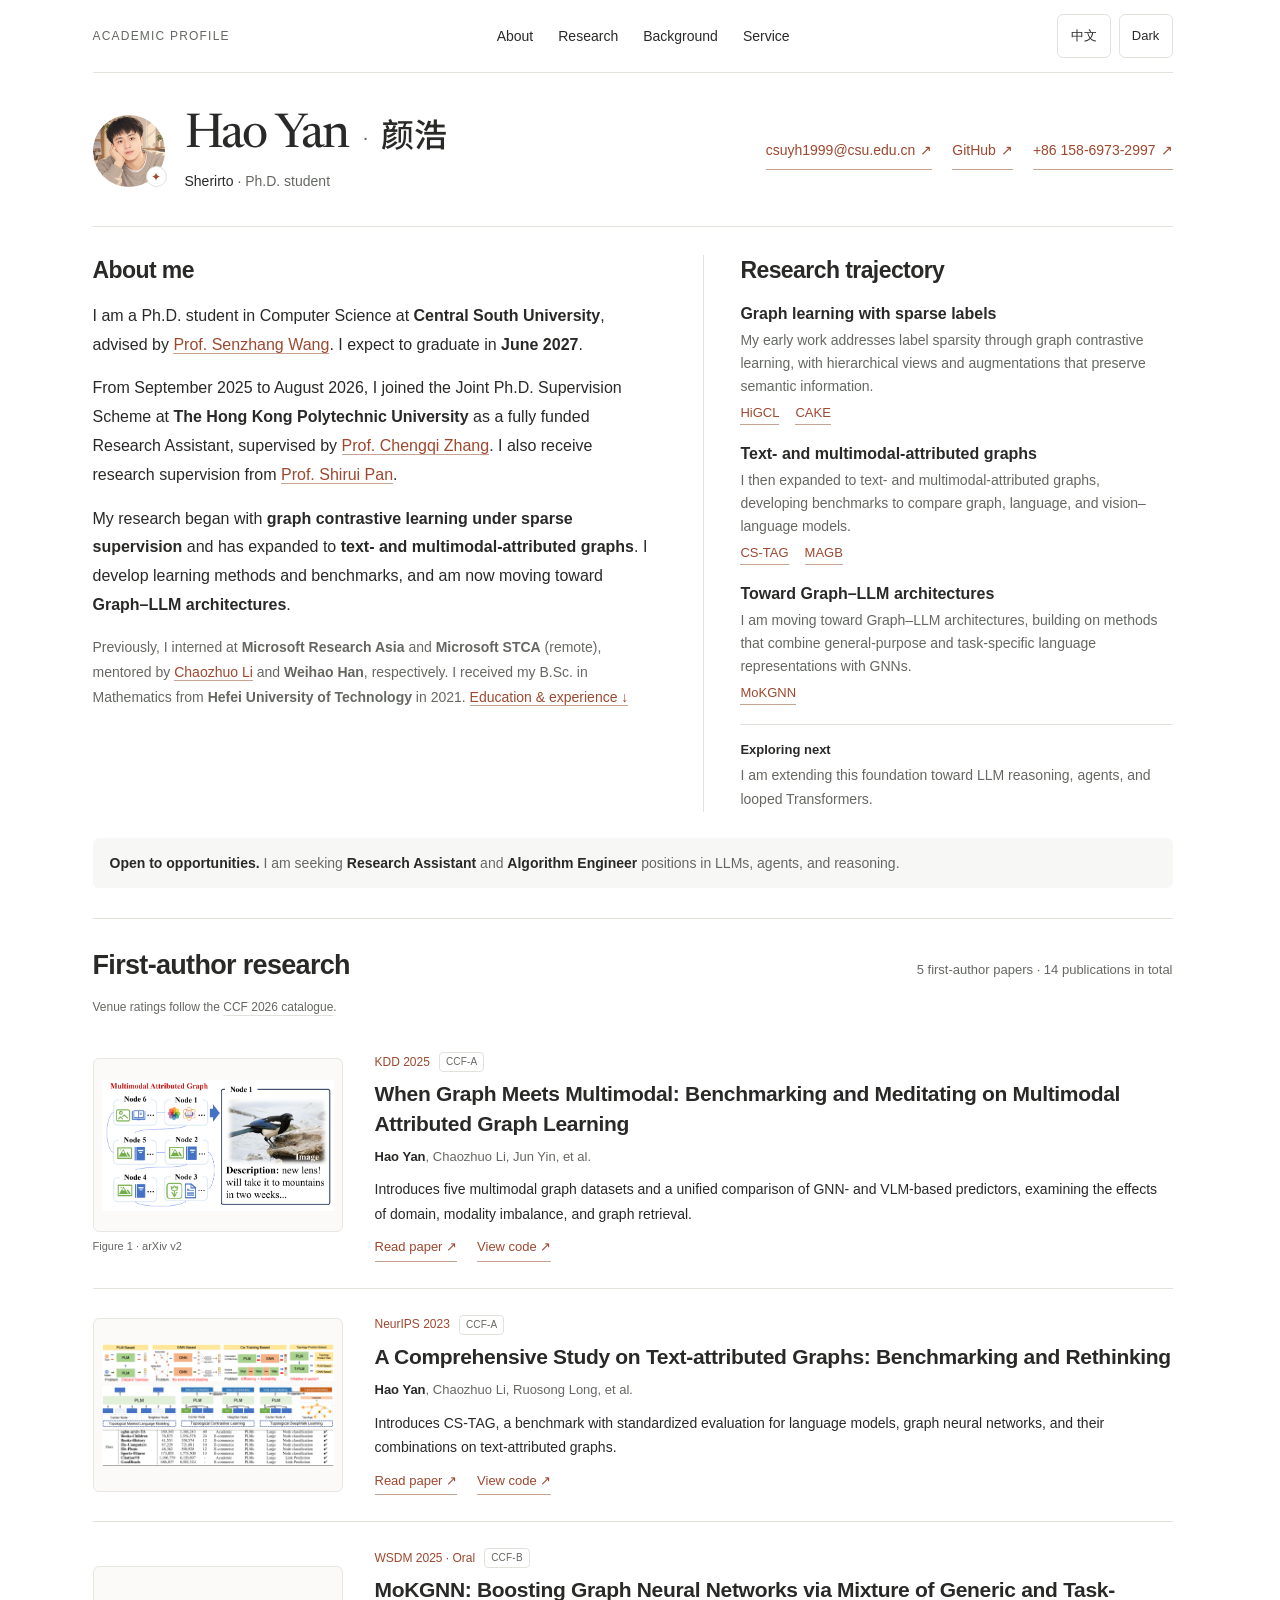
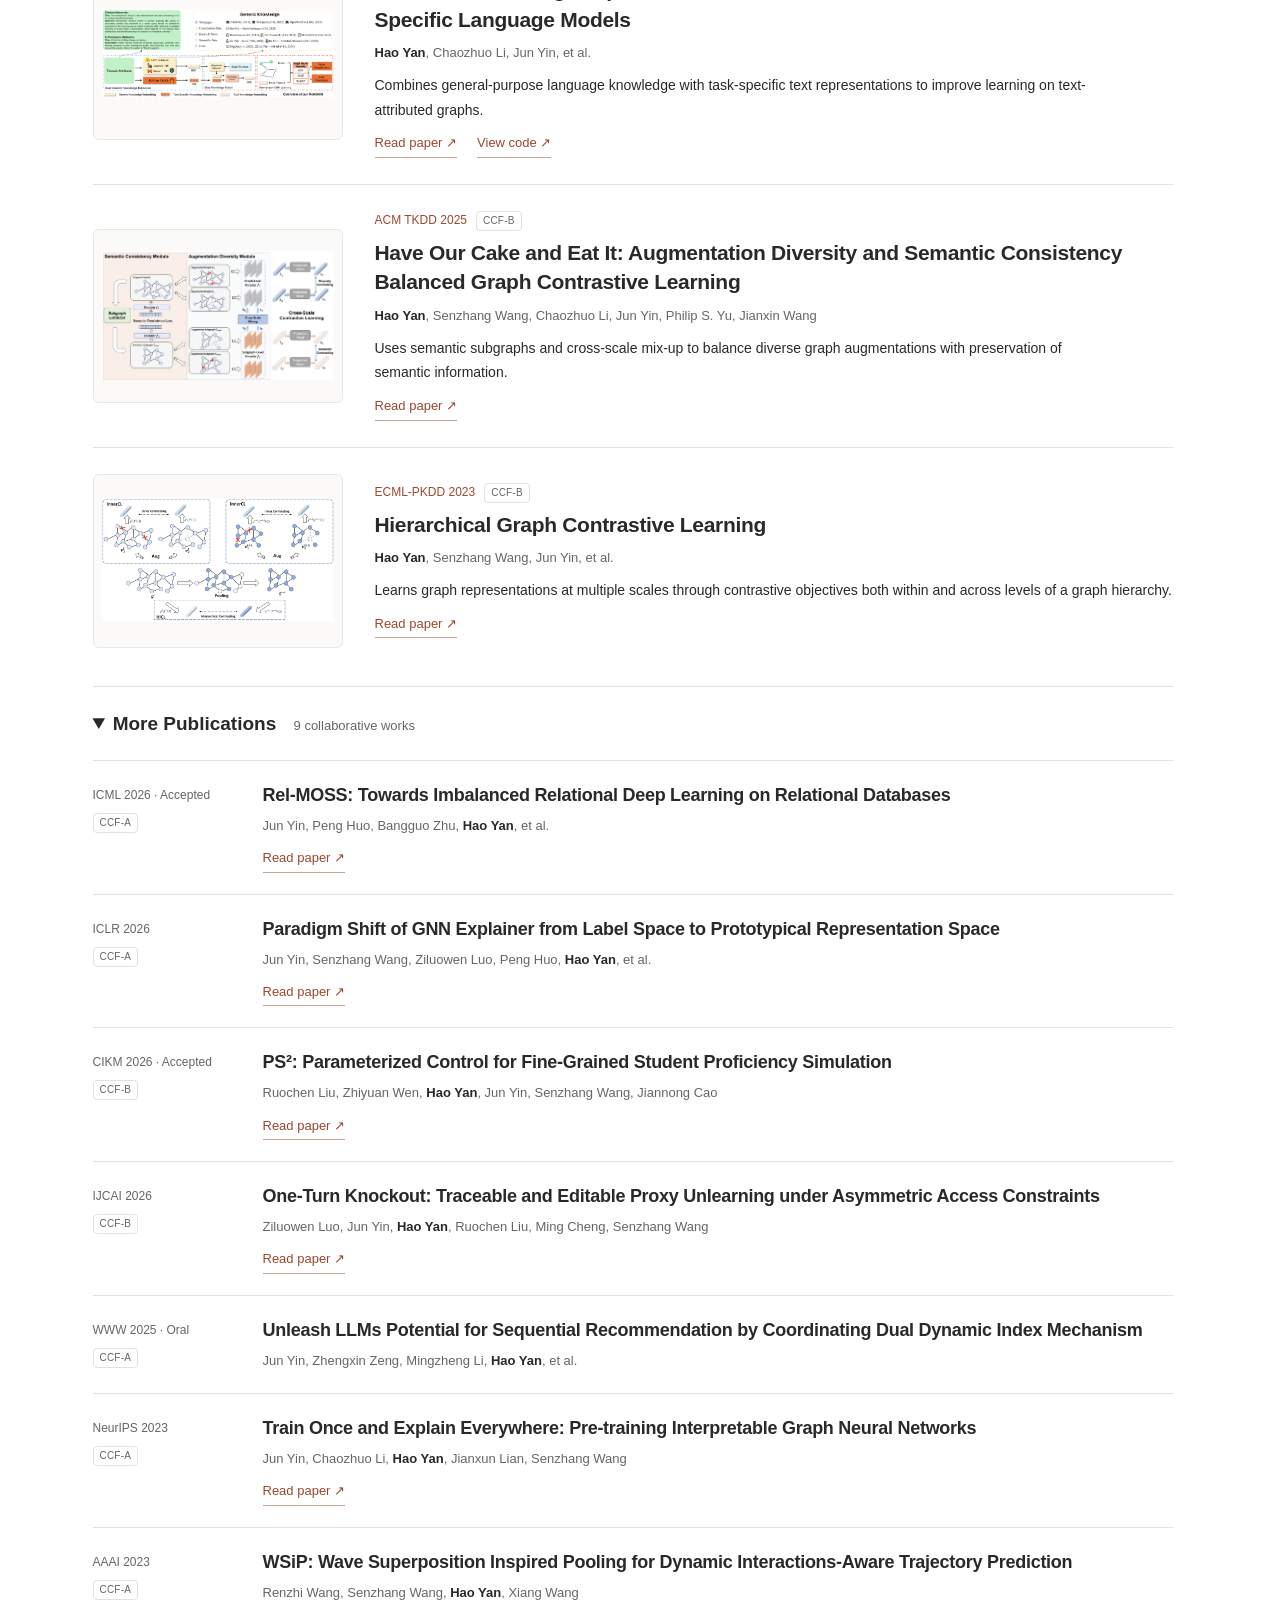
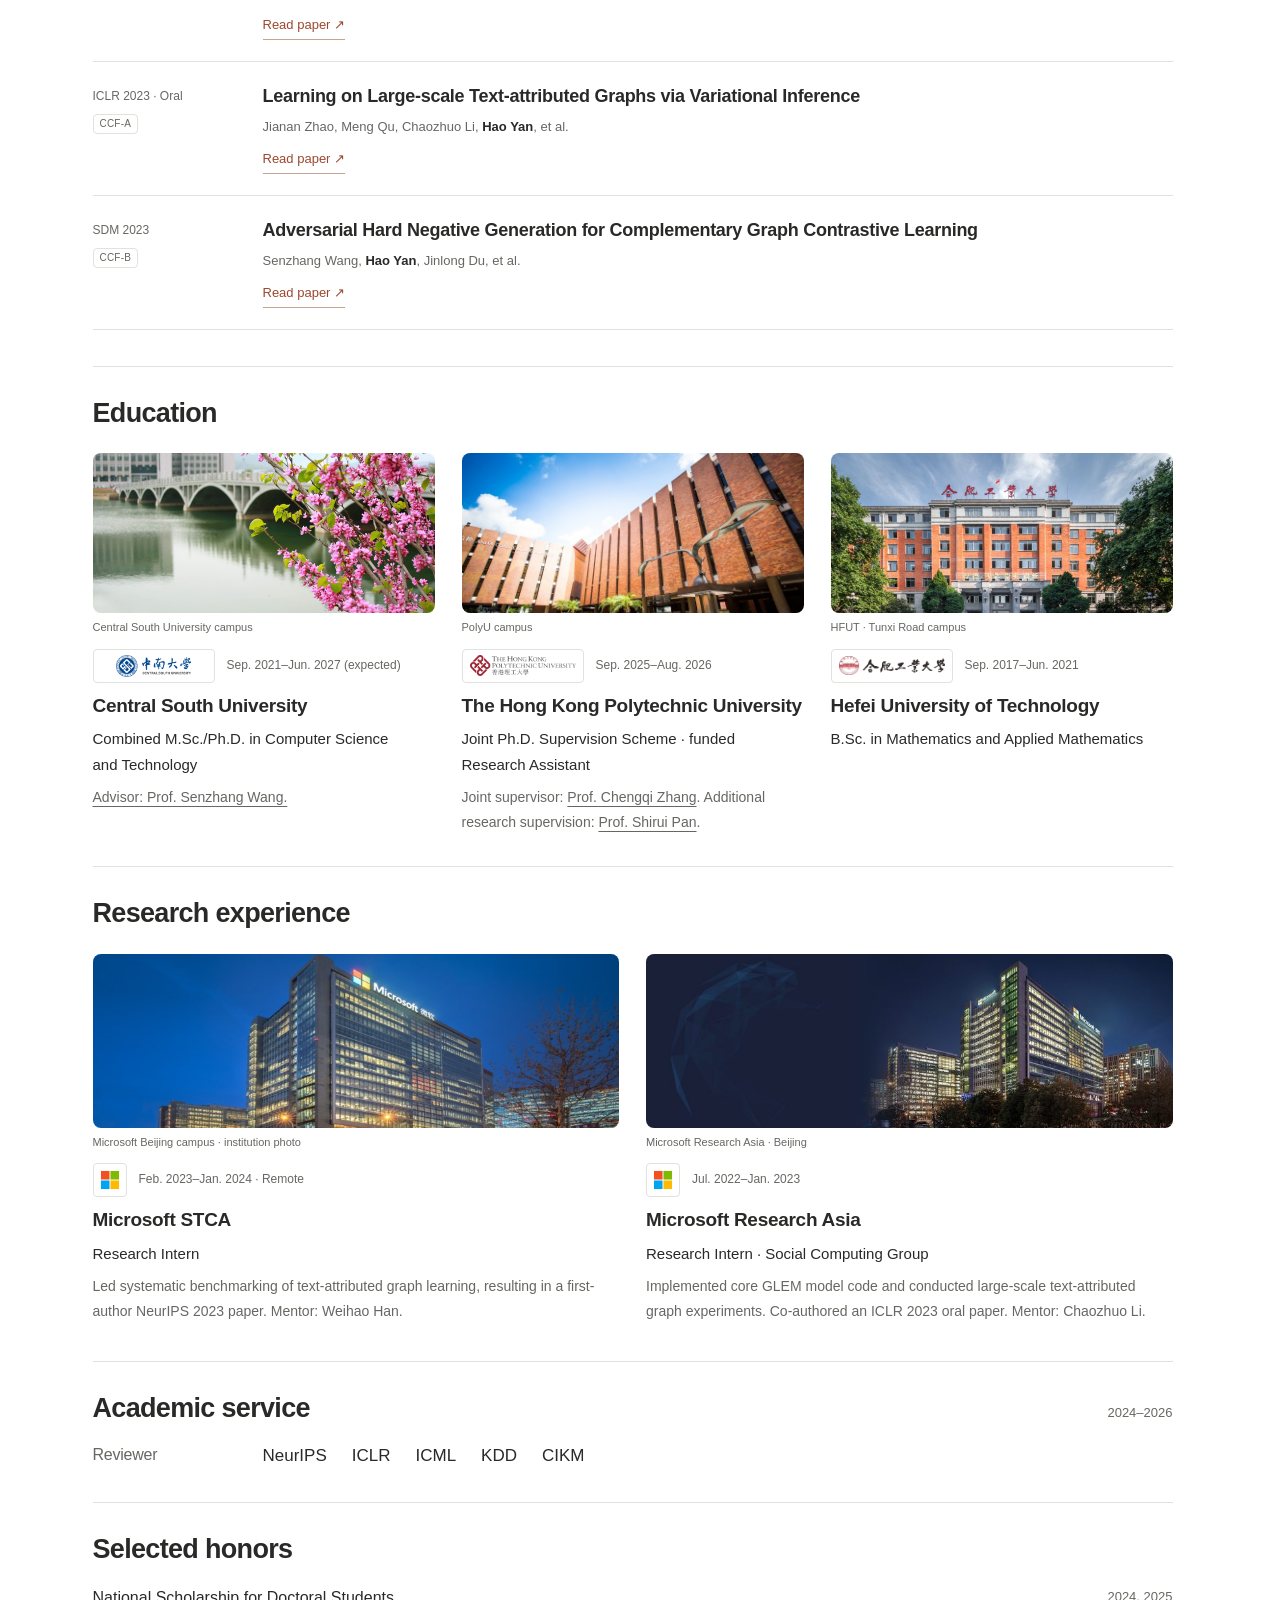
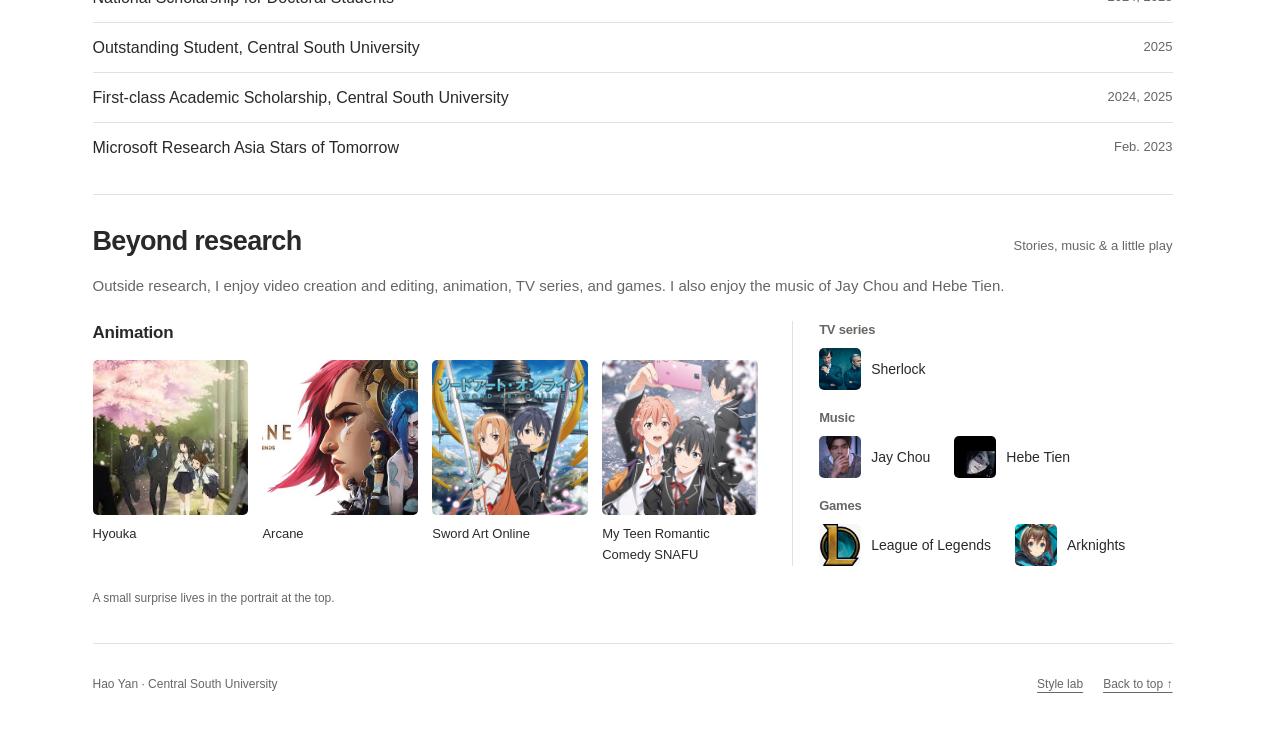
==== commit 8fef198a: "Clarify research trajectory from sparse labels to Graph-LLM" ====
--- a/index.html
+++ b/index.html
@@ -30,16 +30,16 @@
       <div class="hero-bio">
         <p>I am a Ph.D. student in Computer Science at <strong>Central South University</strong>, advised by <a href="https://senzhangwangcsu.github.io/index.html">Prof. Senzhang Wang</a>. I expect to graduate in <strong>June 2027</strong>.</p>
         <p>From September 2025 to August 2026, I joined the Joint Ph.D. Supervision Scheme at <strong>The Hong Kong Polytechnic University</strong> as a fully funded Research Assistant, supervised by <a href="https://chengqi-zhang.github.io/">Prof. Chengqi Zhang</a>. I also receive research supervision from <a href="https://shiruipan.github.io/">Prof. Shirui Pan</a>.</p>
-        <p>My work brings together <strong>graph structure, language, and multimodal information</strong>. I develop benchmarks and representation learning methods to study how these sources of information complement one another.</p>
+        <p>My research began with <strong>graph contrastive learning under sparse supervision</strong> and has expanded to <strong>text- and multimodal-attributed graphs</strong>. I develop learning methods and benchmarks, and am now moving toward <strong>Graph–LLM architectures</strong>.</p>
         <p class="bio-background">Previously, I interned at <strong>Microsoft Research Asia</strong> and <strong>Microsoft STCA</strong> (remote), mentored by <a href="https://whatsname1991.github.io/">Chaozhuo Li</a> and <strong>Weihao Han</strong>, respectively. I received my B.Sc. in Mathematics from <strong>Hefei University of Technology</strong> in 2021. <a href="#background">Education &amp; experience ↓</a></p>
       </div>
     </div>
     <aside class="research-overview" aria-labelledby="focus-title">
-      <h2 id="focus-title">Research focus</h2>
+      <h2 id="focus-title">Research trajectory</h2>
       <div class="focus-list">
-        <div class="focus-item"><h3>Graph–language learning</h3><p>How can language models and graph structure complement each other?</p><div class="focus-links"><a href="#tag">CS-TAG</a><a href="#mokgnn">MoKGNN</a></div></div>
-        <div class="focus-item"><h3>Multimodal graph learning</h3><p>How should text, images, and graph structure be combined and evaluated?</p><div class="focus-links"><a href="#magb">MAGB</a></div></div>
-        <div class="focus-item"><h3>Graph representation learning</h3><p>How can graph views preserve semantics while capturing structure at different scales?</p><div class="focus-links"><a href="#higcl">HiGCL</a><a href="#cake">CAKE</a></div></div>
+        <div class="focus-item"><h3>Graph learning with sparse labels</h3><p>My early work addresses label sparsity through graph contrastive learning, with hierarchical views and augmentations that preserve semantic information.</p><div class="focus-links"><a href="#higcl">HiGCL</a><a href="#cake">CAKE</a></div></div>
+        <div class="focus-item"><h3>Text- and multimodal-attributed graphs</h3><p>I then expanded to text- and multimodal-attributed graphs, developing benchmarks to compare graph, language, and vision–language models.</p><div class="focus-links"><a href="#tag">CS-TAG</a><a href="#magb">MAGB</a></div></div>
+        <div class="focus-item"><h3>Toward Graph–LLM architectures</h3><p>I am moving toward Graph–LLM architectures, building on methods that combine general-purpose and task-specific language representations with GNNs.</p><div class="focus-links"><a href="#mokgnn">MoKGNN</a></div></div>
       </div>
       <p class="research-direction"><strong>Exploring next</strong>I am extending this foundation toward LLM reasoning, agents, and looped Transformers.</p>
     </aside>
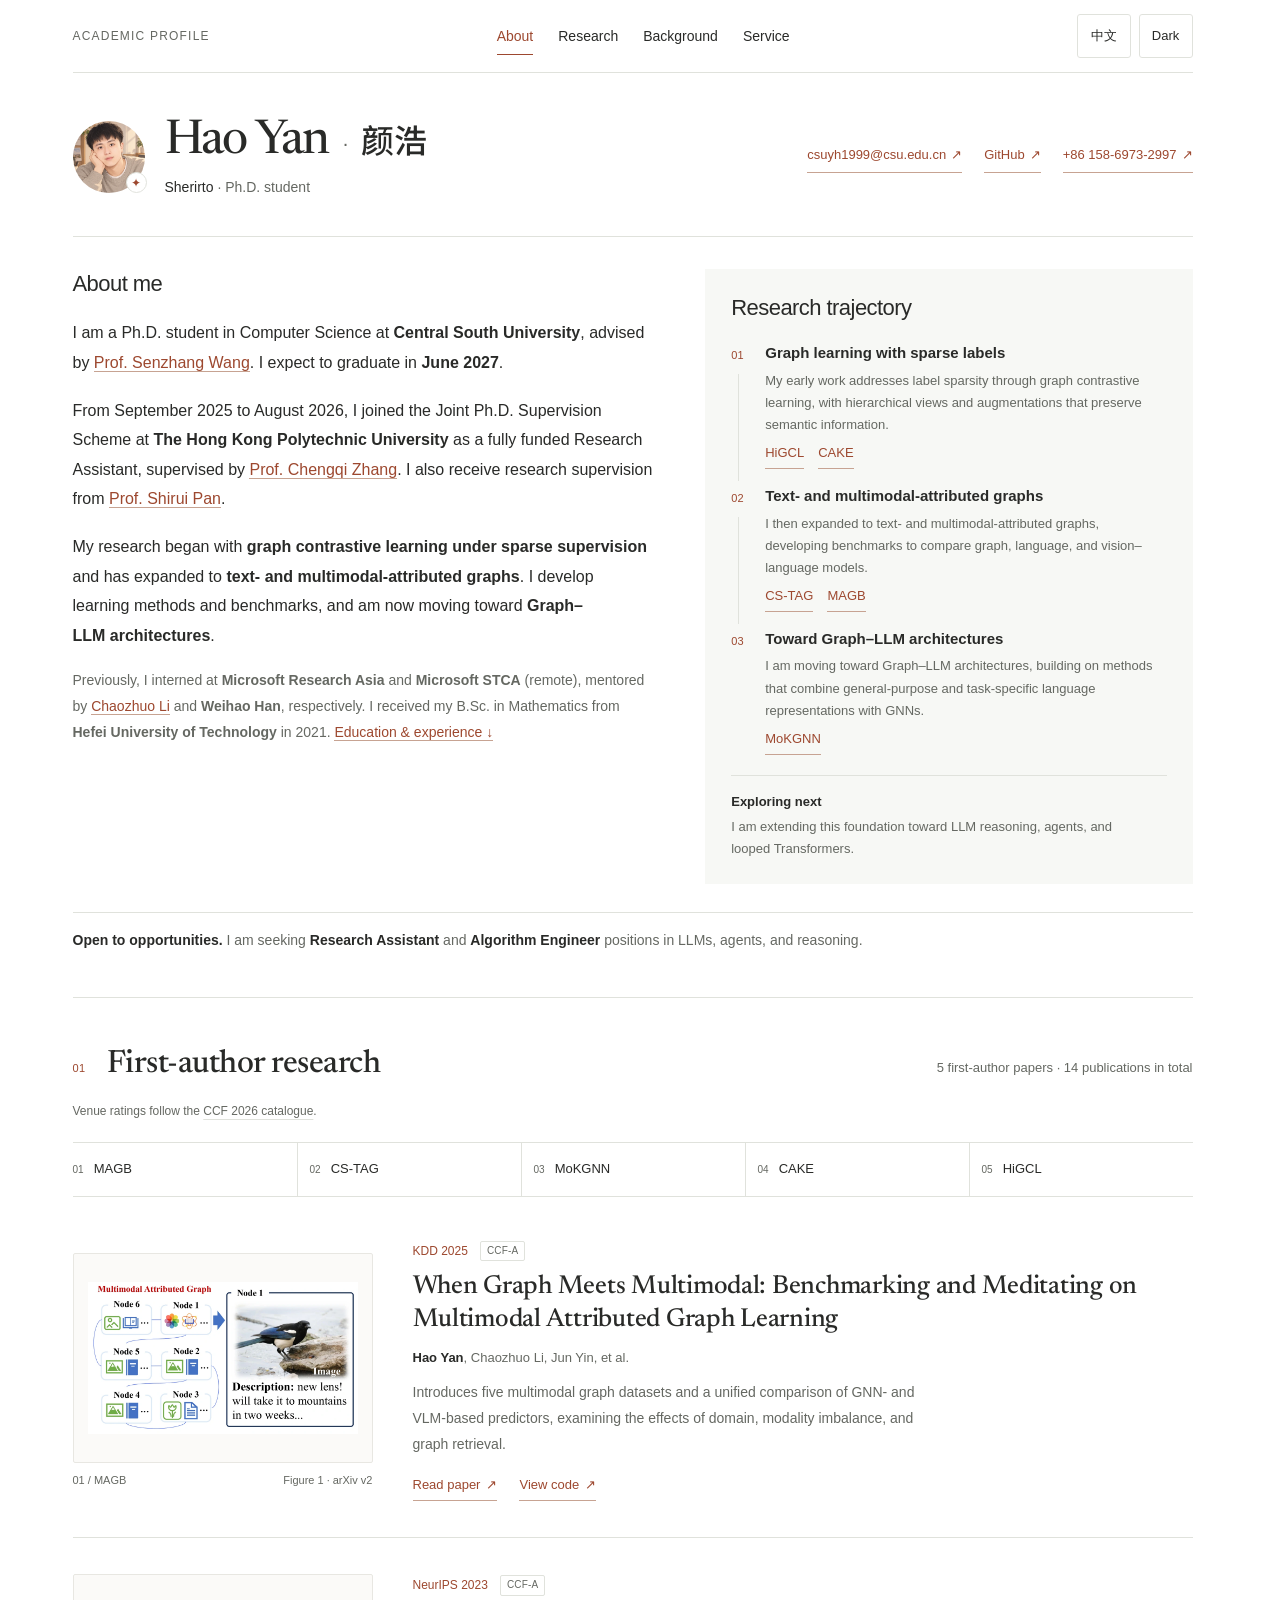
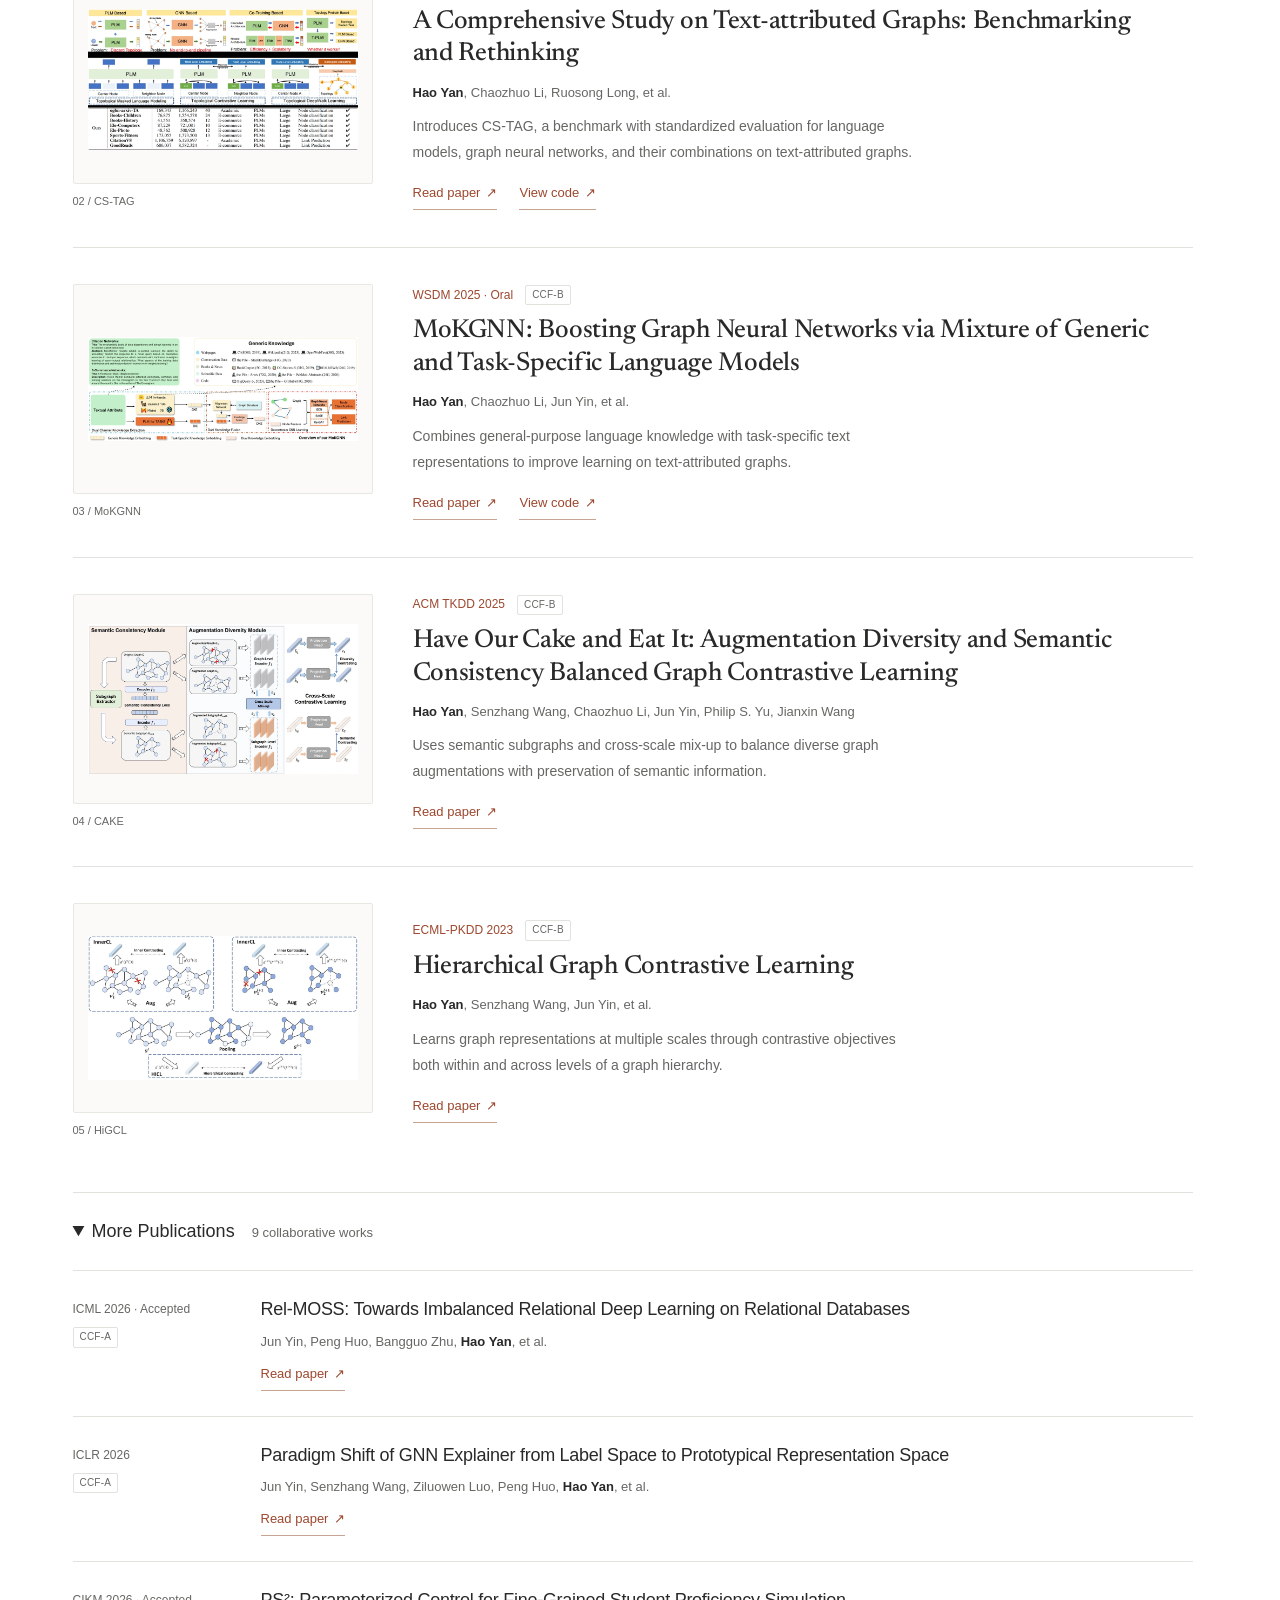
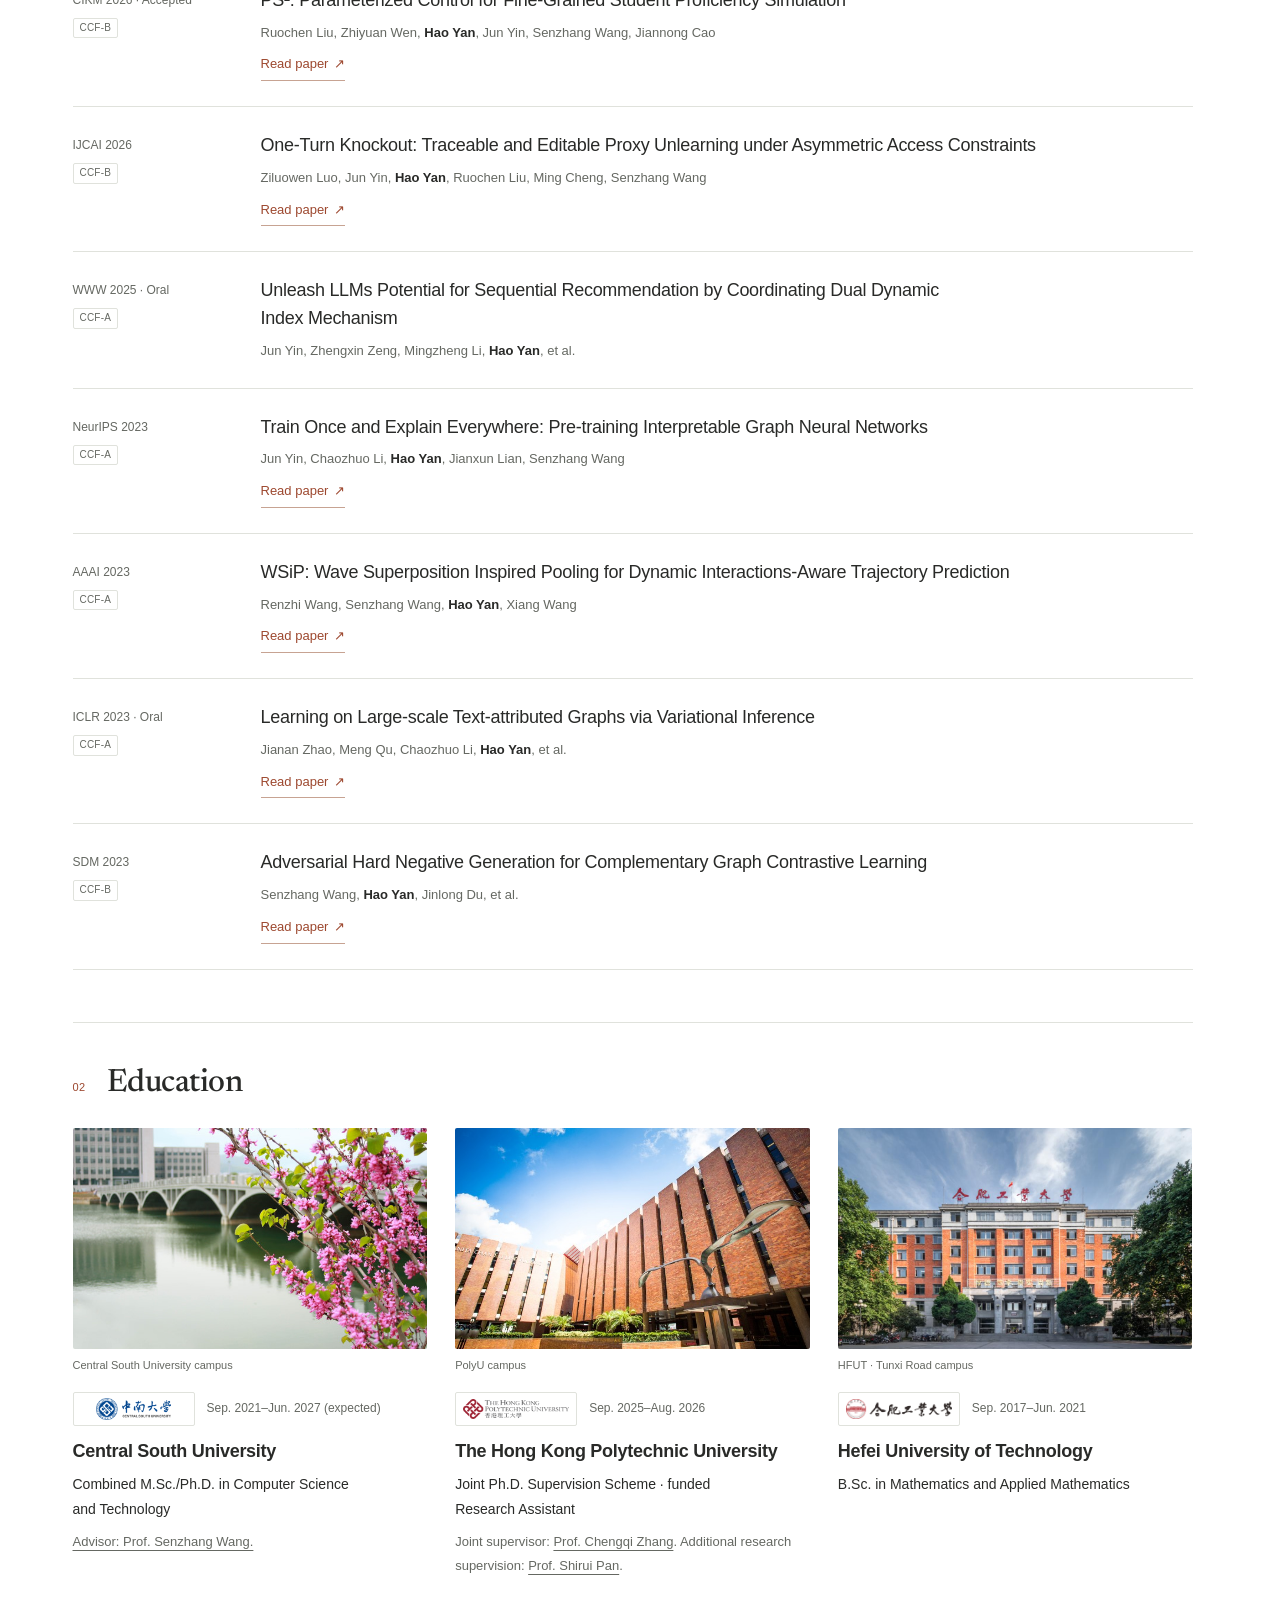
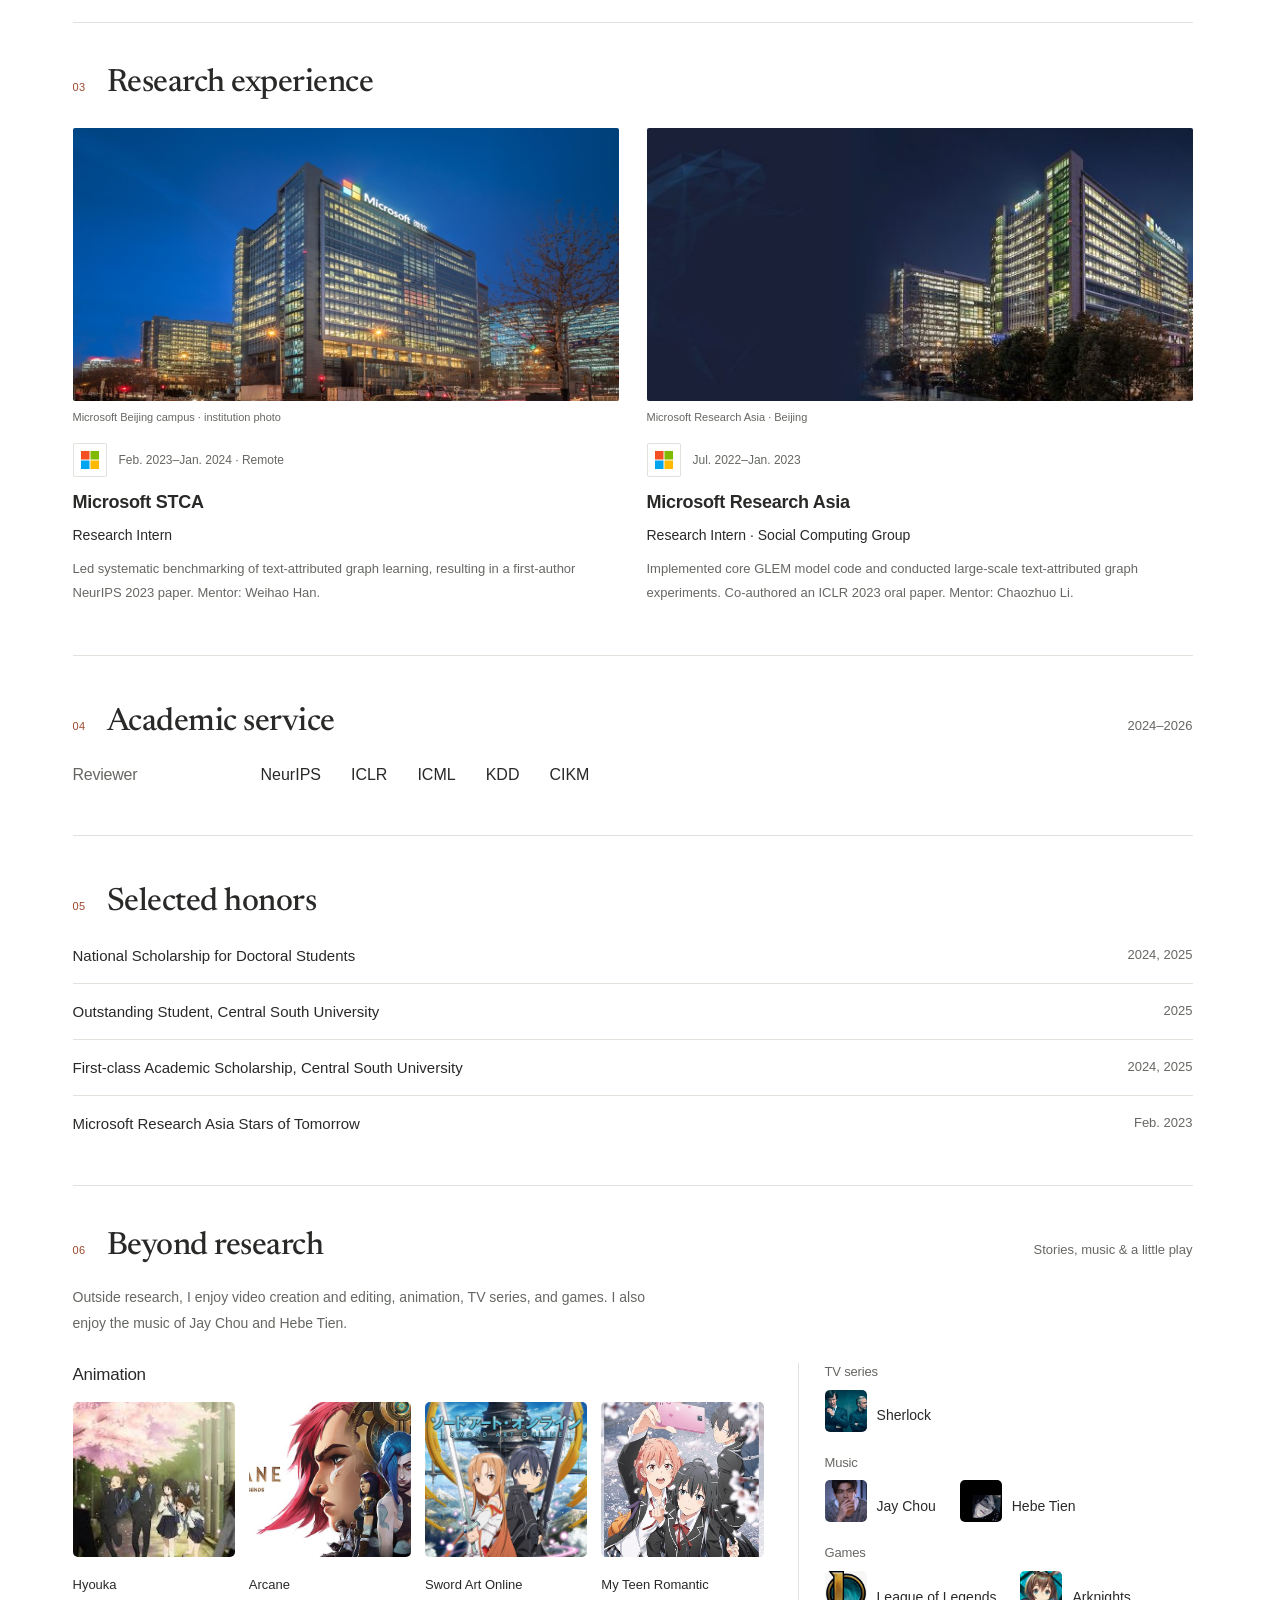
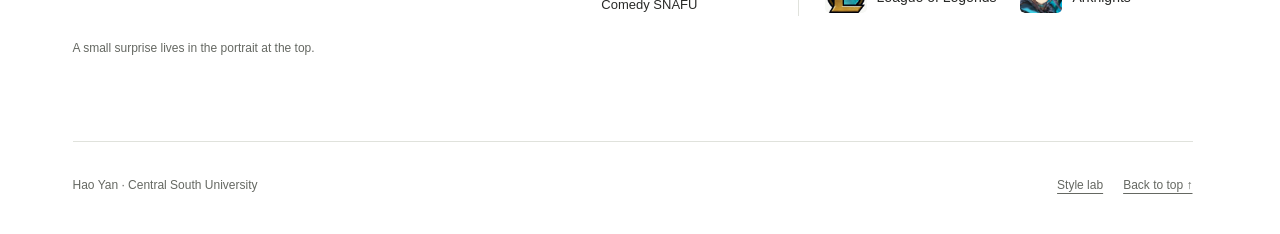
==== commit 51cc6e46: "Refine academic homepage typography and reading experience" ====
--- a/index.html
+++ b/index.html
@@ -1,6 +1,6 @@
 <!doctype html>
 
-<html lang="en"><head><meta charset="utf-8"><meta name="viewport" content="width=device-width,initial-scale=1"><meta name="description" content="Hao Yan — graph learning, language models, multimodal learning, LLMs, agents, and reasoning."><title>Hao Yan (颜浩) · Sherirto · Academic Profile</title><script src="js/homepage-preferences.js"></script><link rel="stylesheet" href="css/homepage.css"><link rel="stylesheet" href="css/homepage-corner.css"><script src="js/homepage-corner.js" defer></script>
+<html lang="en"><head><meta charset="utf-8"><meta name="viewport" content="width=device-width,initial-scale=1"><meta name="description" content="Hao Yan — graph learning, language models, multimodal learning, LLMs, agents, and reasoning."><title>Hao Yan (颜浩) · Sherirto · Academic Profile</title><script src="js/homepage-preferences.js"></script><link rel="stylesheet" href="css/homepage.css"><link rel="stylesheet" href="css/homepage-editorial.css"><script src="js/homepage-editorial.js" defer></script><link rel="stylesheet" href="css/homepage-corner.css"><script src="js/homepage-corner.js" defer></script>
 <link rel="canonical" href="https://sktsherlock.github.io/">
 <link rel="alternate" hreflang="en" href="https://sktsherlock.github.io/">
 <link rel="alternate" hreflang="zh-CN" href="https://sktsherlock.github.io/zh/">
@@ -13,7 +13,7 @@
 <meta property="og:description" content="Ph.D. student at Central South University. Graph–language models, multimodal learning, LLMs, agents, and reasoning. Seeking Research Assistant and Algorithm Engineer opportunities. Expected graduation: June 2027.">
 <meta property="og:image" content="https://sktsherlock.github.io/images/homepage/hao-avatar.webp">
 <meta name="twitter:card" content="summary">
-</head><body><a class="skip" href="#main">Skip to content</a><div class="page"><header class="masthead"><span class="masthead-label">Academic Profile</span><nav aria-label="Main navigation"><a href="#about">About</a><a href="#research">Research</a><a href="#background">Background</a><a href="#service">Service</a></nav><div class="display-controls" aria-label="Display preferences"><a id="language-toggle" class="display-control" href="/zh/" hreflang="zh-CN" lang="zh-CN" aria-label="查看中文主页">中文</a><button id="theme-toggle" class="display-control" type="button" hidden><span data-theme-label>Dark</span></button></div></header><main id="main"><section class="hero" aria-labelledby="name">
+</head><body><a class="skip" href="#main">Skip to content</a><div class="page"><header class="masthead"><span class="masthead-label">Academic Profile</span><nav aria-label="Main navigation"><a href="#about">About</a><a href="#research">Research</a><a href="#background">Background</a><a href="#service">Service</a></nav><div class="display-controls" aria-label="Display preferences"><a id="language-toggle" class="display-control" href="/zh/" hreflang="zh-CN" lang="zh-CN" aria-label="查看中文主页">中文</a><button id="theme-toggle" class="display-control" type="button" hidden><span data-theme-label>Dark</span></button></div><span class="reading-progress" aria-hidden="true"></span></header><main id="main"><section class="hero" aria-labelledby="name">
   <div class="identity-row">
     <div class="identity">
       <a id="personal-corner-trigger" class="avatar-link" href="#life" aria-label="Explore Sherirto’s personal interests" title="A little detour"><img class="avatar" src="images/homepage/hao-avatar.webp" alt="Hao Yan’s illustrated avatar" width="66" height="66"></a>
@@ -37,35 +37,36 @@
     <aside class="research-overview" aria-labelledby="focus-title">
       <h2 id="focus-title">Research trajectory</h2>
       <div class="focus-list">
-        <div class="focus-item"><h3>Graph learning with sparse labels</h3><p>My early work addresses label sparsity through graph contrastive learning, with hierarchical views and augmentations that preserve semantic information.</p><div class="focus-links"><a href="#higcl">HiGCL</a><a href="#cake">CAKE</a></div></div>
-        <div class="focus-item"><h3>Text- and multimodal-attributed graphs</h3><p>I then expanded to text- and multimodal-attributed graphs, developing benchmarks to compare graph, language, and vision–language models.</p><div class="focus-links"><a href="#tag">CS-TAG</a><a href="#magb">MAGB</a></div></div>
-        <div class="focus-item"><h3>Toward Graph–LLM architectures</h3><p>I am moving toward Graph–LLM architectures, building on methods that combine general-purpose and task-specific language representations with GNNs.</p><div class="focus-links"><a href="#mokgnn">MoKGNN</a></div></div>
+        <div class="focus-item"><span class="focus-step" aria-hidden="true">01</span><h3>Graph learning with sparse labels</h3><p>My early work addresses label sparsity through graph contrastive learning, with hierarchical views and augmentations that preserve semantic information.</p><div class="focus-links"><a href="#higcl">HiGCL</a><a href="#cake">CAKE</a></div></div>
+        <div class="focus-item"><span class="focus-step" aria-hidden="true">02</span><h3>Text- and multimodal-attributed graphs</h3><p>I then expanded to text- and multimodal-attributed graphs, developing benchmarks to compare graph, language, and vision–language models.</p><div class="focus-links"><a href="#tag">CS-TAG</a><a href="#magb">MAGB</a></div></div>
+        <div class="focus-item"><span class="focus-step" aria-hidden="true">03</span><h3>Toward Graph–LLM architectures</h3><p>I am moving toward Graph–LLM architectures, building on methods that combine general-purpose and task-specific language representations with GNNs.</p><div class="focus-links"><a href="#mokgnn">MoKGNN</a></div></div>
       </div>
       <p class="research-direction"><strong>Exploring next</strong>I am extending this foundation toward LLM reasoning, agents, and looped Transformers.</p>
     </aside>
   </div>
   <p class="availability"><strong>Open to opportunities.</strong> I am seeking <strong>Research Assistant</strong> and <strong>Algorithm Engineer</strong> positions in LLMs, agents, and reasoning.</p>
 </section><section id="research" aria-labelledby="research-title"><span id="projects" class="legacy-anchor" aria-hidden="true"></span><span id="-news" class="legacy-anchor" aria-hidden="true"></span><span id="-publication" class="legacy-anchor" aria-hidden="true"></span>
-<div class="section-heading"><h2 id="research-title">First-author research</h2><p>5 first-author papers · 14 publications in total</p></div>
+<div class="section-heading"><h2 id="research-title"><span class="chapter-index" aria-hidden="true">01</span><span>First-author research</span></h2><p>5 first-author papers · 14 publications in total</p></div>
 <p class="publication-note">Venue ratings follow the <a href="https://www.ccf.org.cn/Academic_Evaluation/By_category/">CCF 2026 catalogue</a>.</p>
+<nav class="paper-index" aria-label="Jump to a first-author paper"><a href="#magb"><span aria-hidden="true">01</span>MAGB</a><a href="#tag"><span aria-hidden="true">02</span>CS-TAG</a><a href="#mokgnn"><span aria-hidden="true">03</span>MoKGNN</a><a href="#cake"><span aria-hidden="true">04</span>CAKE</a><a href="#higcl"><span aria-hidden="true">05</span>HiGCL</a></nav>
 <article class="paper paper-0" id="magb">
-  <figure><a href="images/homepage/magb-data-example-arxiv-v2.png" aria-label="Open full figure for When Graph Meets Multimodal: Benchmarking and Meditating on Multimodal Attributed Graph Learning"><img src="images/homepage/magb-data-example-arxiv-v2.png" alt="A six-node multimodal graph and an expanded node showing a bird photograph with its text description." loading="lazy"></a><figcaption>Figure 1 · arXiv v2</figcaption></figure>
+  <figure><a href="images/homepage/magb-data-example-arxiv-v2.png" data-figure-view data-figure-label="MAGB · KDD 2025" aria-label="Open full figure for When Graph Meets Multimodal: Benchmarking and Meditating on Multimodal Attributed Graph Learning"><img src="images/homepage/previews/magb.webp" alt="A six-node multimodal graph and an expanded node showing a bird photograph with its text description." loading="lazy" decoding="async"><span class="figure-hint" aria-hidden="true">View figure ↗</span></a><figcaption><span class="figure-index">01 / MAGB</span><span>Figure 1 · arXiv v2</span></figcaption></figure>
   <div class="paper-copy"><p class="eyebrow venue"><span>KDD 2025</span><span class="ccf-badge">CCF-A</span></p><h3><a class="paper-title-link" href="https://doi.org/10.1145/3711896.3737404">When Graph Meets Multimodal: Benchmarking and Meditating on Multimodal Attributed Graph Learning</a></h3><p class="authors"><strong>Hao Yan</strong>, Chaozhuo Li, Jun Yin, et al.</p><p class="paper-summary">Introduces five multimodal graph datasets and a unified comparison of GNN- and VLM-based predictors, examining the effects of domain, modality imbalance, and graph retrieval.</p><div class="paper-links"><a class="text-link" href="https://doi.org/10.1145/3711896.3737404">Read paper <span aria-hidden="true">↗</span></a><a class="text-link" href="https://github.com/sktsherlock/MAGB">View code <span aria-hidden="true">↗</span></a></div></div>
 </article>
 <article class="paper paper-1" id="tag">
-  <figure><a href="images/CSTAG.png" aria-label="Open full figure for A Comprehensive Study on Text-attributed Graphs: Benchmarking and Rethinking"><img src="images/CSTAG.png" alt="Benchmarking language and graph models for text-attributed graph learning." loading="lazy"></a></figure>
+  <figure><a href="images/CSTAG.png" data-figure-view data-figure-label="CS-TAG · NeurIPS 2023" aria-label="Open full figure for A Comprehensive Study on Text-attributed Graphs: Benchmarking and Rethinking"><img src="images/homepage/previews/tag.webp" alt="Benchmarking language and graph models for text-attributed graph learning." loading="lazy" decoding="async"><span class="figure-hint" aria-hidden="true">View figure ↗</span></a><figcaption><span class="figure-index">02 / CS-TAG</span></figcaption></figure>
   <div class="paper-copy"><p class="eyebrow venue"><span>NeurIPS 2023</span><span class="ccf-badge">CCF-A</span></p><h3><a class="paper-title-link" href="https://papers.neurips.cc/paper_files/paper/2023/file/37d00f567a18b478065f1a91b95622a0-Paper-Datasets_and_Benchmarks.pdf">A Comprehensive Study on Text-attributed Graphs: Benchmarking and Rethinking</a></h3><p class="authors"><strong>Hao Yan</strong>, Chaozhuo Li, Ruosong Long, et al.</p><p class="paper-summary">Introduces CS-TAG, a benchmark with standardized evaluation for language models, graph neural networks, and their combinations on text-attributed graphs.</p><div class="paper-links"><a class="text-link" href="https://papers.neurips.cc/paper_files/paper/2023/file/37d00f567a18b478065f1a91b95622a0-Paper-Datasets_and_Benchmarks.pdf">Read paper <span aria-hidden="true">↗</span></a><a class="text-link" href="https://github.com/sktsherlock/TAG-Benchmark">View code <span aria-hidden="true">↗</span></a></div></div>
 </article>
 <article class="paper paper-2" id="mokgnn">
-  <figure><a href="images/MokGNN.jpg" aria-label="Open full figure for MoKGNN: Boosting Graph Neural Networks via Mixture of Generic and Task-Specific Language Models"><img src="images/MokGNN.jpg" alt="Generic and task-specific language models meet graph representation learning." loading="lazy"></a></figure>
+  <figure><a href="images/MokGNN.jpg" data-figure-view data-figure-label="MoKGNN · WSDM 2025 · Oral" aria-label="Open full figure for MoKGNN: Boosting Graph Neural Networks via Mixture of Generic and Task-Specific Language Models"><img src="images/homepage/previews/mokgnn.webp" alt="Generic and task-specific language models meet graph representation learning." loading="lazy" decoding="async"><span class="figure-hint" aria-hidden="true">View figure ↗</span></a><figcaption><span class="figure-index">03 / MoKGNN</span></figcaption></figure>
   <div class="paper-copy"><p class="eyebrow venue"><span>WSDM 2025 · Oral</span><span class="ccf-badge">CCF-B</span></p><h3><a class="paper-title-link" href="https://doi.org/10.1145/3701551.3703571">MoKGNN: Boosting Graph Neural Networks via Mixture of Generic and Task-Specific Language Models</a></h3><p class="authors"><strong>Hao Yan</strong>, Chaozhuo Li, Jun Yin, et al.</p><p class="paper-summary">Combines general-purpose language knowledge with task-specific text representations to improve learning on text-attributed graphs.</p><div class="paper-links"><a class="text-link" href="https://doi.org/10.1145/3701551.3703571">Read paper <span aria-hidden="true">↗</span></a><a class="text-link" href="https://github.com/sktsherlock/MoKGNN">View code <span aria-hidden="true">↗</span></a></div></div>
 </article>
 <article class="paper paper-3" id="cake">
-  <figure><a href="images/TKDD.jpg" aria-label="Open full figure for Have Our Cake and Eat It: Augmentation Diversity and Semantic Consistency Balanced Graph Contrastive Learning"><img src="images/TKDD.jpg" alt="Balancing semantic consistency and augmentation diversity through cross-scale graph contrastive learning." loading="lazy"></a></figure>
+  <figure><a href="images/TKDD.jpg" data-figure-view data-figure-label="CAKE · ACM TKDD 2025" aria-label="Open full figure for Have Our Cake and Eat It: Augmentation Diversity and Semantic Consistency Balanced Graph Contrastive Learning"><img src="images/homepage/previews/cake.webp" alt="Balancing semantic consistency and augmentation diversity through cross-scale graph contrastive learning." loading="lazy" decoding="async"><span class="figure-hint" aria-hidden="true">View figure ↗</span></a><figcaption><span class="figure-index">04 / CAKE</span></figcaption></figure>
   <div class="paper-copy"><p class="eyebrow venue"><span>ACM TKDD 2025</span><span class="ccf-badge">CCF-B</span></p><h3><a class="paper-title-link" href="https://doi.org/10.1145/3728646">Have Our Cake and Eat It: Augmentation Diversity and Semantic Consistency Balanced Graph Contrastive Learning</a></h3><p class="authors"><strong>Hao Yan</strong>, Senzhang Wang, Chaozhuo Li, Jun Yin, Philip S. Yu, Jianxin Wang</p><p class="paper-summary">Uses semantic subgraphs and cross-scale mix-up to balance diverse graph augmentations with preservation of semantic information.</p><div class="paper-links"><a class="text-link" href="https://doi.org/10.1145/3728646">Read paper <span aria-hidden="true">↗</span></a></div></div>
 </article>
 <article class="paper paper-4" id="higcl">
-  <figure><a href="images/HIGCL.jpg" aria-label="Open full figure for Hierarchical Graph Contrastive Learning"><img src="images/HIGCL.jpg" alt="Within-level and cross-level contrastive learning over a hierarchy of pooled graphs." loading="lazy"></a></figure>
+  <figure><a href="images/HIGCL.jpg" data-figure-view data-figure-label="HiGCL · ECML-PKDD 2023" aria-label="Open full figure for Hierarchical Graph Contrastive Learning"><img src="images/homepage/previews/higcl.webp" alt="Within-level and cross-level contrastive learning over a hierarchy of pooled graphs." loading="lazy" decoding="async"><span class="figure-hint" aria-hidden="true">View figure ↗</span></a><figcaption><span class="figure-index">05 / HiGCL</span></figcaption></figure>
   <div class="paper-copy"><p class="eyebrow venue"><span>ECML-PKDD 2023</span><span class="ccf-badge">CCF-B</span></p><h3><a class="paper-title-link" href="https://link.springer.com/chapter/10.1007/978-3-031-43415-0_41">Hierarchical Graph Contrastive Learning</a></h3><p class="authors"><strong>Hao Yan</strong>, Senzhang Wang, Jun Yin, et al.</p><p class="paper-summary">Learns graph representations at multiple scales through contrastive objectives both within and across levels of a graph hierarchy.</p><div class="paper-links"><a class="text-link" href="https://link.springer.com/chapter/10.1007/978-3-031-43415-0_41">Read paper <span aria-hidden="true">↗</span></a></div></div>
 </article>
 <details class="publication-record" open><summary>More Publications <span>9 collaborative works</span></summary><article class="archive-paper" id="relmoss"><p class="archive-venue"><span>ICML 2026 · Accepted</span><span class="ccf-badge">CCF-A</span></p><div><h3><a class="paper-title-link" href="https://arxiv.org/abs/2603.07916">Rel-MOSS: Towards Imbalanced Relational Deep Learning on Relational Databases</a></h3><p class="authors">Jun Yin, Peng Huo, Bangguo Zhu, <strong>Hao Yan</strong>, et al.</p><div class="paper-links"><a class="text-link" href="https://arxiv.org/abs/2603.07916">Read paper <span aria-hidden="true">↗</span></a></div></div></article>
@@ -77,7 +78,7 @@
 <article class="archive-paper" id="wsip"><p class="archive-venue"><span>AAAI 2023</span><span class="ccf-badge">CCF-A</span></p><div><h3><a class="paper-title-link" href="https://doi.org/10.1609/aaai.v37i4.25592">WSiP: Wave Superposition Inspired Pooling for Dynamic Interactions-Aware Trajectory Prediction</a></h3><p class="authors">Renzhi Wang, Senzhang Wang, <strong>Hao Yan</strong>, Xiang Wang</p><div class="paper-links"><a class="text-link" href="https://doi.org/10.1609/aaai.v37i4.25592">Read paper <span aria-hidden="true">↗</span></a></div></div></article>
 <article class="archive-paper" id="glem"><p class="archive-venue"><span>ICLR 2023 · Oral</span><span class="ccf-badge">CCF-A</span></p><div><h3><a class="paper-title-link" href="https://arxiv.org/abs/2210.14709">Learning on Large-scale Text-attributed Graphs via Variational Inference</a></h3><p class="authors">Jianan Zhao, Meng Qu, Chaozhuo Li, <strong>Hao Yan</strong>, et al.</p><div class="paper-links"><a class="text-link" href="https://arxiv.org/abs/2210.14709">Read paper <span aria-hidden="true">↗</span></a></div></div></article>
 <article class="archive-paper" id="adgcl"><p class="archive-venue"><span>SDM 2023</span><span class="ccf-badge">CCF-B</span></p><div><h3><a class="paper-title-link" href="https://epubs.siam.org/doi/10.1137/1.9781611977653.ch19">Adversarial Hard Negative Generation for Complementary Graph Contrastive Learning</a></h3><p class="authors">Senzhang Wang, <strong>Hao Yan</strong>, Jinlong Du, et al.</p><div class="paper-links"><a class="text-link" href="https://epubs.siam.org/doi/10.1137/1.9781611977653.ch19">Read paper <span aria-hidden="true">↗</span></a></div></div></article></details>
-</section><section class="history" id="background" aria-label="Education and experience"><span id="-experience" class="legacy-anchor" aria-hidden="true"></span><span id="-education" class="legacy-anchor" aria-hidden="true"></span><div class="education-history"><h2>Education</h2><div class="history-list education-list"><article class="history-entry">
+</section><section class="history" id="background" aria-label="Education and experience"><span id="-experience" class="legacy-anchor" aria-hidden="true"></span><span id="-education" class="legacy-anchor" aria-hidden="true"></span><div class="education-history"><h2><span class="chapter-index" aria-hidden="true">02</span><span>Education</span></h2><div class="history-list education-list"><article class="history-entry">
   <figure class="history-visual"><a href="https://jyxybgs.csu.edu.cn/xyfg.htm" aria-label="Photo source: Central South University campus"><img class="place-photo" src="images/homepage/places/csu-gallery.jpg" alt="Central South University campus with a bridge, lake, and flowering trees" width="600" height="400" loading="lazy" decoding="async"></a><figcaption>Central South University campus</figcaption></figure>
   <div class="history-entry-top"><div class="organization-logo-frame"><img class="organization-logo" src="images/homepage/organizations/csu.png" alt="Central South University logo" loading="lazy"></div><p class="eyebrow">Sep. 2021–Jun. 2027 (expected)</p></div>
   <h3>Central South University</h3><p class="role">Combined M.Sc./Ph.D. in Computer Science and Technology</p><p class="detail"><a href="https://senzhangwangcsu.github.io/index.html">Advisor: Prof. Senzhang Wang.</a></p>
@@ -91,7 +92,7 @@
   <figure class="history-visual"><a href="https://international.hfut.edu.cn/en/info/1051/1073.htm" aria-label="Photo source: HFUT · Tunxi Road campus"><img class="place-photo" src="images/homepage/places/hfut-campus.jpg" alt="Main building at Hefei University of Technology, Tunxi Road campus" width="1024" height="682" loading="lazy" decoding="async"></a><figcaption>HFUT · Tunxi Road campus</figcaption></figure>
   <div class="history-entry-top"><div class="organization-logo-frame"><img class="organization-logo" src="images/homepage/organizations/hfut.png" alt="Hefei University of Technology logo" loading="lazy"></div><p class="eyebrow">Sep. 2017–Jun. 2021</p></div>
   <h3>Hefei University of Technology</h3><p class="role">B.Sc. in Mathematics and Applied Mathematics</p>
-</article></div></div><div class="experience-history"><h2>Research experience</h2><div class="history-list experience-list"><article class="history-entry">
+</article></div></div><div class="experience-history"><h2><span class="chapter-index" aria-hidden="true">03</span><span>Research experience</span></h2><div class="history-list experience-list"><article class="history-entry">
   <figure class="history-visual"><a href="https://careers.microsoft.com/v2/global/en/locations/beijing.html" aria-label="Photo source: Microsoft Beijing campus · institution photo"><img class="place-photo" src="images/homepage/places/microsoft-beijing.jpg" alt="Microsoft Beijing campus building at dusk" width="800" height="533" loading="lazy" decoding="async"></a><figcaption>Microsoft Beijing campus · institution photo</figcaption></figure>
   <div class="history-entry-top"><div class="organization-logo-frame organization-logo-frame--company"><img class="organization-logo" src="images/homepage/organizations/microsoft.svg" alt="Microsoft logo" loading="lazy"></div><p class="eyebrow">Feb. 2023–Jan. 2024 · Remote</p></div>
   <h3>Microsoft STCA</h3><p class="role">Research Intern</p><p class="detail">Led systematic benchmarking of text-attributed graph learning, resulting in a first-author NeurIPS 2023 paper. Mentor: Weihao Han.</p>
@@ -100,13 +101,13 @@
   <figure class="history-visual"><a href="https://www.microsoft.com/en-us/research/lab/microsoft-research-asia/" aria-label="Photo source: Microsoft Research Asia · Beijing"><img class="place-photo" src="images/homepage/places/msra-building.jpg" alt="Microsoft Research Asia building illuminated at night" width="768" height="288" loading="lazy" decoding="async"></a><figcaption>Microsoft Research Asia · Beijing</figcaption></figure>
   <div class="history-entry-top"><div class="organization-logo-frame organization-logo-frame--company"><img class="organization-logo" src="images/homepage/organizations/microsoft.svg" alt="Microsoft logo" loading="lazy"></div><p class="eyebrow">Jul. 2022–Jan. 2023</p></div>
   <h3>Microsoft Research Asia</h3><p class="role">Research Intern · Social Computing Group</p><p class="detail">Implemented core GLEM model code and conducted large-scale text-attributed graph experiments. Co-authored an ICLR 2023 oral paper. Mentor: Chaozhuo Li.</p>
-</article></div></div></section><section id="service" class="academic-service" aria-labelledby="service-title"><div class="section-heading"><h2 id="service-title">Academic service</h2><p>2024–2026</p></div><div class="service-body"><h3>Reviewer</h3><p class="reviewer-venues"><span>NeurIPS</span><span>ICLR</span><span>ICML</span><span>KDD</span><span>CIKM</span></p></div></section>
-<section id="recognition" class="honors-section" aria-labelledby="honors-title"><span id="-honor-and-award" class="legacy-anchor" aria-hidden="true"></span><div class="section-heading"><h2 id="honors-title">Selected honors</h2></div><ul><li><span class="honor-name">National Scholarship for Doctoral Students</span><span class="honor-date">2024, 2025</span></li><li><span class="honor-name">Outstanding Student, Central South University</span><span class="honor-date">2025</span></li><li><span class="honor-name">First-class Academic Scholarship, Central South University</span><span class="honor-date">2024, 2025</span></li><li><span class="honor-name">Microsoft Research Asia Stars of Tomorrow</span><span class="honor-date">Feb. 2023</span></li></ul></section>
+</article></div></div></section><section id="service" class="academic-service" aria-labelledby="service-title"><div class="section-heading"><h2 id="service-title"><span class="chapter-index" aria-hidden="true">04</span><span>Academic service</span></h2><p>2024–2026</p></div><div class="service-body"><h3>Reviewer</h3><p class="reviewer-venues"><span>NeurIPS</span><span>ICLR</span><span>ICML</span><span>KDD</span><span>CIKM</span></p></div></section>
+<section id="recognition" class="honors-section" aria-labelledby="honors-title"><span id="-honor-and-award" class="legacy-anchor" aria-hidden="true"></span><div class="section-heading"><h2 id="honors-title"><span class="chapter-index" aria-hidden="true">05</span><span>Selected honors</span></h2></div><ul><li><span class="honor-name">National Scholarship for Doctoral Students</span><span class="honor-date">2024, 2025</span></li><li><span class="honor-name">Outstanding Student, Central South University</span><span class="honor-date">2025</span></li><li><span class="honor-name">First-class Academic Scholarship, Central South University</span><span class="honor-date">2024, 2025</span></li><li><span class="honor-name">Microsoft Research Asia Stars of Tomorrow</span><span class="honor-date">Feb. 2023</span></li></ul></section>
 <section id="life" class="personal-section" aria-labelledby="life-title"><span id="-after-research" class="legacy-anchor" aria-hidden="true"></span>
-  <div class="section-heading"><h2 id="life-title">Beyond research</h2><p>Stories, music & a little play</p></div>
+  <div class="section-heading"><h2 id="life-title"><span class="chapter-index" aria-hidden="true">06</span><span>Beyond research</span></h2><p>Stories, music & a little play</p></div>
   <p class="personal-intro">Outside research, I enjoy video creation and editing, animation, TV series, and games. I also enjoy the music of Jay Chou and Hebe Tien.</p>
-  <div class="life-gallery"><article class="life-animation"><h3>Animation</h3><div class="life-animation-strip"><figure class="interest-card interest-hyouka"><a href="images/冰菓图片1.jpg"><img src="images/冰菓图片1.jpg" alt="Hyouka characters beneath cherry blossoms" loading="lazy" decoding="async"><figcaption>Hyouka</figcaption></a></figure><figure class="interest-card interest-arcane"><a href="images/Arcane3.jpg"><img src="images/Arcane3.jpg" alt="Arcane ensemble artwork" loading="lazy" decoding="async"><figcaption>Arcane</figcaption></a></figure><figure class="interest-card interest-sao"><a href="https://www.aniplex.co.jp/lineup/swordartonline/"><img src="images/homepage/interests/sword-art-online.jpg" alt="Sword Art Online official key visual with Kirito and Asuna" loading="lazy" decoding="async"><figcaption>Sword Art Online</figcaption></a></figure><figure class="interest-card interest-oregairu"><a href="https://www.tbs.co.jp/anime/oregairu/"><img src="images/homepage/interests/oregairu.png" alt="My Teen Romantic Comedy SNAFU official animation artwork" loading="lazy" decoding="async"><figcaption>My Teen Romantic Comedy SNAFU</figcaption></a></figure></div></article>
-  <div class="life-side"><article><h3>TV series</h3><div class="life-mini-row"><figure class="interest-card interest-sherlock"><a href="https://www.pbs.org/wgbh/masterpiece/shows/sherlock/"><img src="images/homepage/interests/sherlock.jpg" alt="Sherlock and John Watson in official series artwork" loading="lazy" decoding="async"><figcaption>Sherlock</figcaption></a></figure></div></article>
+  <div class="life-gallery"><article class="life-animation"><h3>Animation</h3><div class="life-animation-strip"><figure class="interest-card interest-hyouka"><a href="images/冰菓图片1.jpg"><img src="images/冰菓图片1.jpg" alt="Hyouka characters beneath cherry blossoms" loading="lazy" decoding="async"><figcaption>Hyouka</figcaption></a></figure><figure class="interest-card interest-arcane"><a href="images/Arcane3.jpg"><img src="images/Arcane3.jpg" alt="Arcane ensemble artwork" loading="lazy" decoding="async"><figcaption>Arcane</figcaption></a></figure><figure class="interest-card interest-sao"><a href="https://www.aniplex.co.jp/lineup/swordartonline/"><img src="images/homepage/previews/sao.webp" alt="Sword Art Online official key visual with Kirito and Asuna" loading="lazy" decoding="async"><figcaption>Sword Art Online</figcaption></a></figure><figure class="interest-card interest-oregairu"><a href="https://www.tbs.co.jp/anime/oregairu/"><img src="images/homepage/previews/oregairu.webp" alt="My Teen Romantic Comedy SNAFU official animation artwork" loading="lazy" decoding="async"><figcaption>My Teen Romantic Comedy SNAFU</figcaption></a></figure></div></article>
+  <div class="life-side"><article><h3>TV series</h3><div class="life-mini-row"><figure class="interest-card interest-sherlock"><a href="https://www.pbs.org/wgbh/masterpiece/shows/sherlock/"><img src="images/homepage/previews/sherlock.webp" alt="Sherlock and John Watson in official series artwork" loading="lazy" decoding="async"><figcaption>Sherlock</figcaption></a></figure></div></article>
   <article><h3>Music</h3><div class="life-mini-row"><figure class="interest-card interest-jay"><a href="https://www.jvrmusic.com/artist/profile/1150822038412333056"><img src="images/homepage/interests/jay-chou.jpg" alt="Jay Chou's official JVR Music artist photograph" loading="lazy" decoding="async"><figcaption>Jay Chou</figcaption></a></figure><figure class="interest-card interest-hebe"><a href="https://www.him.com.tw/CN/albumcon.php?cid=30"><img src="images/homepage/interests/hebe-to-hebe.jpg" alt="Hebe Tien pictured on the To Hebe album cover" loading="lazy" decoding="async"><figcaption>Hebe Tien</figcaption></a></figure></div></article>
   <article><h3>Games</h3><div class="life-mini-row"><figure class="interest-card interest-lol"><a href="images/league-of-legends.png"><img src="images/league-of-legends.png" alt="League of Legends emblem" loading="lazy" decoding="async"><figcaption>League of Legends</figcaption></a></figure><figure class="interest-card interest-arknights"><a href="images/Arknights.png"><img src="images/Arknights.png" alt="Arknights character icon" loading="lazy" decoding="async"><figcaption>Arknights</figcaption></a></figure></div></article></div></div>
   <p class="portrait-hint">A small surprise lives in the portrait at the top.</p>
@@ -114,6 +115,6 @@
 </main><footer class="footer"><p>Hao Yan · Central South University</p><div class="footer-detour"><button type="button" id="style-lab-trigger" class="footer-style-trigger" hidden>Style lab</button><a href="#name">Back to top ↑</a></div></footer></div><dialog id="personal-corner" class="corner-dialog" aria-labelledby="corner-title">
   <div class="corner-top"><div><p class="corner-eyebrow">You found a little detour</p><h2 id="corner-title">Sherirto’s little corner</h2></div><button type="button" class="corner-close" aria-label="Close personal corner" data-close-corner autofocus>×</button></div>
   <div class="corner-tabs" role="tablist" aria-label="Explore this corner"><button type="button" role="tab" id="corner-interests-tab" aria-controls="corner-interests" aria-selected="true" data-corner-tab="interests">Personal interests</button><button type="button" role="tab" id="corner-styles-tab" aria-controls="corner-styles" aria-selected="false" tabindex="-1" data-corner-tab="styles">Style lab</button></div>
-  <div id="corner-interests" role="tabpanel" aria-labelledby="corner-interests-tab"><p class="corner-intro">A few things I like when I step away from research.</p><div class="interest-filters" aria-label="Interest categories"><button type="button" data-interest-category="animation" aria-pressed="true">Animation</button><button type="button" data-interest-category="series" aria-pressed="false">TV series</button><button type="button" data-interest-category="music" aria-pressed="false">Music</button><button type="button" data-interest-category="games" aria-pressed="false">Games</button></div><section class="corner-category" data-interest-panel="animation" aria-label="Animation"><div class="corner-gallery"><figure class="interest-card interest-hyouka"><a href="images/冰菓图片1.jpg"><img src="images/冰菓图片1.jpg" alt="Hyouka characters beneath cherry blossoms" loading="lazy" decoding="async"><figcaption>Hyouka</figcaption></a></figure><figure class="interest-card interest-arcane"><a href="images/Arcane3.jpg"><img src="images/Arcane3.jpg" alt="Arcane ensemble artwork" loading="lazy" decoding="async"><figcaption>Arcane</figcaption></a></figure><figure class="interest-card interest-sao"><a href="https://www.aniplex.co.jp/lineup/swordartonline/"><img src="images/homepage/interests/sword-art-online.jpg" alt="Sword Art Online official key visual with Kirito and Asuna" loading="lazy" decoding="async"><figcaption>Sword Art Online</figcaption></a></figure><figure class="interest-card interest-oregairu"><a href="https://www.tbs.co.jp/anime/oregairu/"><img src="images/homepage/interests/oregairu.png" alt="My Teen Romantic Comedy SNAFU official animation artwork" loading="lazy" decoding="async"><figcaption>My Teen Romantic Comedy SNAFU</figcaption></a></figure></div></section><section class="corner-category" data-interest-panel="series" aria-label="TV series" hidden><div class="corner-gallery"><figure class="interest-card interest-sherlock"><a href="https://www.pbs.org/wgbh/masterpiece/shows/sherlock/"><img src="images/homepage/interests/sherlock.jpg" alt="Sherlock and John Watson in official series artwork" loading="lazy" decoding="async"><figcaption>Sherlock</figcaption></a></figure></div></section><section class="corner-category" data-interest-panel="music" aria-label="Music" hidden><div class="corner-gallery"><figure class="interest-card interest-jay"><a href="https://www.jvrmusic.com/artist/profile/1150822038412333056"><img src="images/homepage/interests/jay-chou.jpg" alt="Jay Chou's official JVR Music artist photograph" loading="lazy" decoding="async"><figcaption>Jay Chou</figcaption></a></figure><figure class="interest-card interest-hebe"><a href="https://www.him.com.tw/CN/albumcon.php?cid=30"><img src="images/homepage/interests/hebe-to-hebe.jpg" alt="Hebe Tien pictured on the To Hebe album cover" loading="lazy" decoding="async"><figcaption>Hebe Tien</figcaption></a></figure></div><p class="corner-caption">Two artists whose music I enjoy.</p></section><section class="corner-category" data-interest-panel="games" aria-label="Games" hidden><div class="corner-gallery"><figure class="interest-card interest-lol"><a href="images/league-of-legends.png"><img src="images/league-of-legends.png" alt="League of Legends emblem" loading="lazy" decoding="async"><figcaption>League of Legends</figcaption></a></figure><figure class="interest-card interest-arknights"><a href="images/Arknights.png"><img src="images/Arknights.png" alt="Arknights character icon" loading="lazy" decoding="async"><figcaption>Arknights</figcaption></a></figure></div></section></div>
+  <div id="corner-interests" role="tabpanel" aria-labelledby="corner-interests-tab"><p class="corner-intro">A few things I like when I step away from research.</p><div class="interest-filters" aria-label="Interest categories"><button type="button" data-interest-category="animation" aria-pressed="true">Animation</button><button type="button" data-interest-category="series" aria-pressed="false">TV series</button><button type="button" data-interest-category="music" aria-pressed="false">Music</button><button type="button" data-interest-category="games" aria-pressed="false">Games</button></div><section class="corner-category" data-interest-panel="animation" aria-label="Animation"><div class="corner-gallery"><figure class="interest-card interest-hyouka"><a href="images/冰菓图片1.jpg"><img src="images/冰菓图片1.jpg" alt="Hyouka characters beneath cherry blossoms" loading="lazy" decoding="async"><figcaption>Hyouka</figcaption></a></figure><figure class="interest-card interest-arcane"><a href="images/Arcane3.jpg"><img src="images/Arcane3.jpg" alt="Arcane ensemble artwork" loading="lazy" decoding="async"><figcaption>Arcane</figcaption></a></figure><figure class="interest-card interest-sao"><a href="https://www.aniplex.co.jp/lineup/swordartonline/"><img src="images/homepage/previews/sao.webp" alt="Sword Art Online official key visual with Kirito and Asuna" loading="lazy" decoding="async"><figcaption>Sword Art Online</figcaption></a></figure><figure class="interest-card interest-oregairu"><a href="https://www.tbs.co.jp/anime/oregairu/"><img src="images/homepage/previews/oregairu.webp" alt="My Teen Romantic Comedy SNAFU official animation artwork" loading="lazy" decoding="async"><figcaption>My Teen Romantic Comedy SNAFU</figcaption></a></figure></div></section><section class="corner-category" data-interest-panel="series" aria-label="TV series" hidden><div class="corner-gallery"><figure class="interest-card interest-sherlock"><a href="https://www.pbs.org/wgbh/masterpiece/shows/sherlock/"><img src="images/homepage/previews/sherlock.webp" alt="Sherlock and John Watson in official series artwork" loading="lazy" decoding="async"><figcaption>Sherlock</figcaption></a></figure></div></section><section class="corner-category" data-interest-panel="music" aria-label="Music" hidden><div class="corner-gallery"><figure class="interest-card interest-jay"><a href="https://www.jvrmusic.com/artist/profile/1150822038412333056"><img src="images/homepage/interests/jay-chou.jpg" alt="Jay Chou's official JVR Music artist photograph" loading="lazy" decoding="async"><figcaption>Jay Chou</figcaption></a></figure><figure class="interest-card interest-hebe"><a href="https://www.him.com.tw/CN/albumcon.php?cid=30"><img src="images/homepage/interests/hebe-to-hebe.jpg" alt="Hebe Tien pictured on the To Hebe album cover" loading="lazy" decoding="async"><figcaption>Hebe Tien</figcaption></a></figure></div><p class="corner-caption">Two artists whose music I enjoy.</p></section><section class="corner-category" data-interest-panel="games" aria-label="Games" hidden><div class="corner-gallery"><figure class="interest-card interest-lol"><a href="images/league-of-legends.png"><img src="images/league-of-legends.png" alt="League of Legends emblem" loading="lazy" decoding="async"><figcaption>League of Legends</figcaption></a></figure><figure class="interest-card interest-arknights"><a href="images/Arknights.png"><img src="images/Arknights.png" alt="Arknights character icon" loading="lazy" decoding="async"><figcaption>Arknights</figcaption></a></figure></div></section></div>
   <div id="corner-styles" role="tabpanel" aria-labelledby="corner-styles-tab" hidden><p class="corner-intro">Try a different visual language for this academic homepage. Pick a style to see it on the full page.</p><div class="style-choices"><button type="button" class="style-choice" data-style-choice="editorial" data-style-title="Research journal" aria-pressed="true"><span class="style-preview preview-editorial" aria-hidden="true"><span class="preview-heading">Hao Yan <span lang="zh-CN">颜浩</span></span><span class="preview-rule"></span><span class="preview-lines"></span><span class="preview-tiles"><i></i><i></i></span></span><span class="style-choice-title">Research journal<span class="style-selected" aria-hidden="true">✓</span></span><span class="style-choice-description">The original · paper, serif & rust</span></button><button type="button" class="style-choice" data-style-choice="apple" data-style-title="Apple" aria-pressed="false"><span class="style-preview preview-apple" aria-hidden="true"><span class="preview-heading">Hao Yan <span lang="zh-CN">颜浩</span></span><span class="preview-rule"></span><span class="preview-lines"></span><span class="preview-tiles"><i></i><i></i></span></span><span class="style-choice-title"><img src="images/homepage/theme-marks/apple.svg" alt="" width="18" height="18">Apple<span class="style-selected" aria-hidden="true">✓</span></span><span class="style-choice-description">Airy spacing · blue & soft gray</span></button><button type="button" class="style-choice" data-style-choice="claude" data-style-title="Claude" aria-pressed="false"><span class="style-preview preview-claude" aria-hidden="true"><span class="preview-heading">Hao Yan <span lang="zh-CN">颜浩</span></span><span class="preview-rule"></span><span class="preview-lines"></span><span class="preview-tiles"><i></i><i></i></span></span><span class="style-choice-title"><img src="images/homepage/theme-marks/claude.svg" alt="" width="18" height="18">Claude<span class="style-selected" aria-hidden="true">✓</span></span><span class="style-choice-description">Warm paper · literary headings</span></button><button type="button" class="style-choice" data-style-choice="linear" data-style-title="Linear" aria-pressed="false"><span class="style-preview preview-linear" aria-hidden="true"><span class="preview-heading">Hao Yan <span lang="zh-CN">颜浩</span></span><span class="preview-rule"></span><span class="preview-lines"></span><span class="preview-tiles"><i></i><i></i></span></span><span class="style-choice-title"><img src="images/homepage/theme-marks/linear.svg" alt="" width="18" height="18">Linear<span class="style-selected" aria-hidden="true">✓</span></span><span class="style-choice-description">Precise grid · lavender & charcoal</span></button><button type="button" class="style-choice" data-style-choice="spotify" data-style-title="Spotify" aria-pressed="false"><span class="style-preview preview-spotify" aria-hidden="true"><span class="preview-heading">Hao Yan <span lang="zh-CN">颜浩</span></span><span class="preview-rule"></span><span class="preview-lines"></span><span class="preview-tiles"><i></i><i></i></span></span><span class="style-choice-title"><img src="images/homepage/theme-marks/spotify.svg" alt="" width="18" height="18">Spotify<span class="style-selected" aria-hidden="true">✓</span></span><span class="style-choice-description">Bold gallery · green & deep surfaces</span></button></div><p class="style-lab-note">Each style works with Light and Dark mode. Your choice is remembered on this browser.</p><p class="style-sources">Independent adaptations inspired by <a href="https://github.com/voltagent/awesome-design-md">awesome-design-md</a> · <a href="https://getdesign.md/apple/design-md">Apple</a> · <a href="https://getdesign.md/claude/design-md">Claude</a> · <a href="https://getdesign.md/linear.app/design-md">Linear</a> · <a href="https://getdesign.md/spotify/design-md">Spotify</a></p></div>
-</dialog><div class="style-notice" id="style-notice" role="status" hidden><span data-style-notice-text></span><button type="button" data-undo-style>Undo</button><button type="button" data-dismiss-notice aria-label="Dismiss style notice">×</button></div></body></html>
+</dialog><div class="style-notice" id="style-notice" role="status" hidden><span data-style-notice-text></span><button type="button" data-undo-style>Undo</button><button type="button" data-dismiss-notice aria-label="Dismiss style notice">×</button></div><dialog id="figure-viewer" class="figure-dialog" aria-labelledby="figure-viewer-title"><div class="figure-toolbar"><div><h2 id="figure-viewer-title" data-figure-heading>Research figure</h2><p data-figure-description></p></div><div class="figure-controls"><button type="button" data-figure-zoom aria-label="Zoom figure to twice its size" aria-pressed="false">2×</button><button type="button" data-figure-close aria-label="Close figure viewer" autofocus>×</button></div></div><div class="figure-stage" data-zoomed="false"></div><p class="figure-bottom">View the original figure · Scroll when zoomed · Esc to close</p></dialog></body></html>
--- a/css/homepage-editorial.css
+++ b/css/homepage-editorial.css
@@ -0,0 +1,118 @@
+/* Reading-first editorial system. Brand experiments inherit the same interactions. */
+html{scroll-padding-top:112px}
+body{font-kerning:normal}
+::selection{background:color-mix(in srgb,var(--accent) 22%,var(--bg));color:var(--ink)}
+.page{max-width:1200px;padding-inline:40px}
+.skip{z-index:90}
+.masthead{position:sticky;top:0;z-index:30;min-height:72px;background:var(--bg);background:color-mix(in srgb,var(--bg) 94%,transparent);backdrop-filter:blur(16px);-webkit-backdrop-filter:blur(16px)}
+.masthead nav a{position:relative;transition:color .2s ease}
+.masthead nav a::after{content:'';position:absolute;bottom:3px;left:0;right:0;height:1px;background:var(--accent);transform:scaleX(0);transform-origin:left;transition:transform .25s ease}
+.masthead nav a:hover::after,.masthead nav a[aria-current=location]::after{transform:scaleX(1)}
+.masthead nav a[aria-current=location]{color:var(--accent)}
+.reading-progress{position:absolute;bottom:-1px;left:0;right:0;height:1px;background:var(--accent);transform:scaleX(var(--reading-progress,0));transform-origin:left;pointer-events:none}
+.display-control{border-radius:3px}
+.hero{padding-top:42px;padding-bottom:44px}
+.identity-row{padding-bottom:36px}
+.contact-links{font-size:13px;max-width:400px;gap:8px 22px}
+.contact-links .text-link{min-height:32px}
+.profile-grid{gap:48px;padding-top:32px;grid-template-columns:minmax(0,1.2fr) minmax(0,1fr)}
+.about h2,.research-overview h2{font-size:22px;font-weight:500;margin-bottom:20px}
+.hero-bio>p{line-height:1.85;margin-bottom:18px}
+.bio-background{line-height:1.8}
+.research-overview{border:0;padding:24px 26px;background:var(--wash);align-self:start}
+.focus-list{display:block}
+.focus-item{position:relative;padding-left:34px}
+.focus-item+.focus-item{margin-top:16px}
+.focus-step{position:absolute;left:0;top:2px;font-size:11px;line-height:22px;letter-spacing:.02em;color:var(--accent);font-variant-numeric:tabular-nums}
+.focus-item:not(:last-child)::after{content:'';position:absolute;left:7px;top:32px;bottom:-12px;width:1px;background:var(--line)}
+.focus-item h3{font-size:15px;font-weight:600;line-height:1.5}
+.focus-item p{font-size:13px;line-height:1.7;margin-top:5px}
+.focus-links{gap:14px;margin-top:7px}
+.focus-links a{display:inline-block;min-height:26px}
+.research-direction{margin-top:20px;padding-top:15px;font-size:13px}
+.availability{margin-top:28px;padding:15px 0 0;border-radius:0;background:none;border-top:1px solid var(--line)}
+.section-heading{padding:48px 0 20px;gap:24px}
+.section-heading h2,.history h2{display:flex;align-items:baseline;gap:16px;font-size:29px;font-weight:500;letter-spacing:-.015em}
+html[lang=en]:is([data-style=editorial],[data-style=claude],:not([data-style])) .section-heading h2,html[lang=en]:is([data-style=editorial],[data-style=claude],:not([data-style])) .history h2{font-family:var(--serif);font-size:32px;line-height:1.15}
+.chapter-index{font:400 11px/1.4 var(--sans);letter-spacing:.03em;color:var(--accent);font-variant-numeric:tabular-nums;min-width:18px;flex-shrink:0}
+.publication-note{margin-bottom:20px;font-size:12px}
+.paper-index{display:grid;grid-template-columns:repeat(5,minmax(0,1fr));border-top:1px solid var(--line);border-bottom:1px solid var(--line);margin:0 0 8px}
+.paper-index a{display:flex;align-items:baseline;gap:10px;padding:15px 12px;text-decoration:none;font-size:13px;white-space:nowrap;transition:background .2s ease,color .2s ease}
+.paper-index a+a{border-left:1px solid var(--line)}
+.paper-index a:first-child{padding-left:0}
+.paper-index a span{font-size:10px;color:var(--muted);font-variant-numeric:tabular-nums}
+.paper-index a:hover,.paper-index a:focus-visible{background:var(--wash);color:var(--accent)}
+.paper{grid-template-columns:300px minmax(0,1fr);gap:40px;padding:36px 0;align-items:center;scroll-margin-top:112px}
+.paper figure>a{position:relative;height:210px;padding:14px;border-radius:2px;transition:border-color .2s ease,box-shadow .2s ease}
+.paper figure>a:hover,.paper figure>a:focus-visible{border-color:var(--link-line);box-shadow:0 8px 22px #00000008}
+.figure-hint{position:absolute;bottom:8px;right:8px;padding:4px 9px;background:#fff;color:#292a28;border:1px solid #deded9;border-radius:2px;font:400 11px/1.5 var(--sans);opacity:0;transform:translateY(3px);transition:opacity .2s ease,transform .2s ease;pointer-events:none}
+[data-reader-ready] .paper figure>a:hover .figure-hint,[data-reader-ready] .paper figure>a:focus-visible .figure-hint{opacity:1;transform:none}
+.paper figcaption{padding-top:9px;display:flex;justify-content:space-between;gap:10px}
+.figure-index{color:var(--muted);font-size:11px;font-variant-numeric:tabular-nums}
+.paper-copy h3{font-size:22px;line-height:1.4;font-weight:550}
+html[lang=en]:is([data-style=editorial],[data-style=claude],:not([data-style])) .paper-copy h3{font:500 26px/1.25 var(--serif);letter-spacing:-.01em}
+html[lang=en]:is([data-style=editorial],[data-style=claude],:not([data-style])) .paper-title-link{font:inherit}
+.venue{font-size:12px;margin-bottom:10px;gap:12px}
+.ccf-badge{font-size:10px;line-height:1.85;border-radius:2px}
+.authors{font-size:13px;line-height:1.8;margin-top:10px}
+.paper-summary{font-size:14px;line-height:1.85;margin-top:10px;max-width:66ch;color:var(--muted)}
+.paper-links{margin-top:14px;gap:22px}
+.paper-links a{display:inline-flex;align-items:center;gap:6px;min-height:30px}
+.paper-links a span{transition:transform .2s ease}
+.paper-links a:hover span{transform:translate(2px,-2px)}
+.paper:target{animation:paper-arrival 1.4s ease-out}
+.publication-record{margin-top:16px;margin-bottom:52px}
+.publication-record summary{padding:23px 0;font-size:18px;font-weight:500}
+.archive-paper{grid-template-columns:156px minmax(0,1fr);gap:32px;padding:25px 0;scroll-margin-top:112px}
+.archive-paper h3{font-size:18px;font-weight:500;line-height:1.55;max-width:78ch}
+.archive-paper .paper-links{margin-top:7px}
+.history{margin-bottom:50px}
+.history h2{padding-top:42px;margin-bottom:26px}
+.history>div+div{margin-top:44px}
+.history-list{gap:28px}
+.history-visual{margin-bottom:18px}
+.history-visual>a{border-radius:2px}
+.place-photo{height:auto;aspect-ratio:16/10;transition:transform .45s ease}
+.experience-list .place-photo{height:auto;aspect-ratio:16/8}
+.history-visual>a:hover .place-photo{transform:scale(1.025)}
+.history-visual figcaption{font-size:11px;margin-top:8px}
+.organization-logo-frame{border-radius:2px}
+.history-entry h3{font-size:18px;font-weight:550;line-height:1.5}
+.history-entry-top{gap:9px 12px;margin-bottom:12px}
+.history-entry .role{font-size:14px;line-height:1.8}
+.history-entry .detail{font-size:13px;line-height:1.85}
+.service-body{padding-bottom:46px;gap:32px;grid-template-columns:156px minmax(0,1fr)}
+.reviewer-venues{font-size:16px;gap:12px 30px}
+.honors-section{padding-bottom:48px}
+.honors-section li{padding:14px 0;font-size:15px;line-height:1.8}
+.personal-section .section-heading{padding-top:42px}
+.personal-intro{font-size:14px;line-height:1.85;margin-bottom:26px;max-width:75ch}
+.life-gallery{gap:40px}
+.interest-card img{border-radius:2px}
+.life-gallery h3{font-size:15px;font-weight:500}
+.interest-card figcaption{font-size:12px;line-height:1.65;padding-top:9px}
+.footer{margin-top:48px;padding:25px 0 30px;font-size:12px}
+/* Native figure viewer: image stays usable as a normal link without JavaScript. */
+body:has(.figure-dialog[open]){overflow:hidden}
+.figure-dialog{width:min(1280px,calc(100% - 48px));max-width:none;max-height:calc(100dvh - 48px);padding:0;border:1px solid var(--line);border-radius:3px;background:var(--bg);color:var(--ink);box-shadow:0 24px 90px #0004}
+.figure-dialog::backdrop{background:#111a;backdrop-filter:blur(8px)}
+.figure-toolbar{display:flex;justify-content:space-between;align-items:center;gap:20px;padding:18px 24px;border-bottom:1px solid var(--line)}
+.figure-toolbar h2{font-size:17px;font-weight:500;line-height:1.5;letter-spacing:0}
+.figure-toolbar p{color:var(--muted);font-size:12px;line-height:1.5;margin-top:4px;max-width:85ch}
+.figure-controls{display:flex;gap:8px;flex-shrink:0}
+.figure-controls button{min-width:44px;min-height:44px;padding:8px 12px;font:400 13px/1.4 var(--sans);background:transparent;color:var(--ink);border:1px solid var(--line);border-radius:2px;cursor:pointer}
+.figure-controls button:hover{color:var(--accent);border-color:var(--accent)}
+.figure-stage{height:min(72dvh,850px);overflow:auto;background:#fff;padding:24px;display:flex;align-items:flex-start;justify-content:flex-start;overscroll-behavior:contain}
+.figure-stage img{display:block;width:100%;height:100%;object-fit:contain;flex-shrink:0}
+.figure-stage[data-zoomed=true] img{width:200%;height:auto;object-fit:contain}
+.figure-bottom{padding:11px 24px;font-size:12px;color:var(--muted);border-top:1px solid var(--line)}
+@keyframes paper-arrival{from{background:var(--wash)}to{background:transparent}}
+@keyframes editorial-enter{from{opacity:0;transform:translateY(8px)}to{opacity:1;transform:none}}
+@media(prefers-reduced-motion:no-preference){.identity-row{animation:editorial-enter .55s ease-out both}.profile-grid{animation:editorial-enter .6s .07s ease-out both}}
+@media(hover:none){[data-reader-ready] .figure-hint{opacity:1;transform:none}}
+@media(max-width:1000px){.page{padding-inline:30px}.profile-grid{gap:30px}.research-overview{padding:24px}.paper{grid-template-columns:260px minmax(0,1fr);gap:30px}.paper figure>a{height:190px}.history-list{gap:22px}.history-entry-top{align-items:flex-start;flex-direction:column}}
+@media(max-width:760px){.profile-grid{grid-template-columns:1fr}.research-overview{padding:26px}.hero-bio{max-width:70ch}.focus-list{display:block}.focus-item+.focus-item{margin-top:22px}.research-direction strong{display:block}.history-entry{grid-template-columns:200px minmax(0,1fr);gap:0 24px}.history-visual{margin-bottom:0}.place-photo,.experience-list .place-photo{height:148px;aspect-ratio:auto}.history-entry-top{flex-direction:row;align-items:center}.paper-index a{padding:14px 8px;gap:7px}}
+@media(max-width:700px){.page{padding-inline:22px}.masthead{min-height:94px;gap:0 12px;padding-block:6px}.masthead nav{justify-content:space-between;gap:12px;font-size:12px}.masthead nav a{min-height:40px}.hero{padding:30px 0}.profile-grid{gap:26px;padding-top:26px}.research-overview{padding:24px 20px}.identity-row{padding-bottom:24px}.contact-links{font-size:12px;gap:8px 18px}.section-heading{padding:34px 0 18px;gap:8px}.section-heading h2,.history h2{font-size:25px;gap:12px}html[lang=en]:is([data-style=editorial],[data-style=claude],:not([data-style])) .section-heading h2,html[lang=en]:is([data-style=editorial],[data-style=claude],:not([data-style])) .history h2{font-size:28px}.paper{grid-template-columns:190px minmax(0,1fr);gap:26px;padding:28px 0}.paper figure>a{height:154px;padding:9px}.paper-copy h3{font-size:20px}html[lang=en]:is([data-style=editorial],[data-style=claude],:not([data-style])) .paper-copy h3{font-size:23px}.archive-paper{grid-template-columns:116px minmax(0,1fr);gap:22px}.history h2{padding-top:34px}.history-entry{grid-template-columns:160px minmax(0,1fr);gap:0 22px}.place-photo,.experience-list .place-photo{height:135px}.service-body{grid-template-columns:116px minmax(0,1fr);gap:22px}.history-entry-top{gap:9px}.honors-section li{font-size:14px;gap:8px 16px}.figure-dialog{width:calc(100% - 24px);max-height:calc(100dvh - 24px)}.figure-toolbar{padding:14px;gap:12px;align-items:flex-start}.figure-toolbar h2{font-size:15px}.figure-toolbar p{font-size:11px}.figure-controls{gap:5px}.figure-controls button{padding:7px;min-width:40px}.figure-stage{height:65dvh;padding:12px}.figure-bottom{padding:10px 14px;font-size:11px}}
+@media(max-width:540px){.paper-index{grid-template-columns:repeat(3,minmax(0,1fr));margin-bottom:6px}.paper-index a{padding:12px 9px;font-size:12px}.paper-index a:nth-child(4){border-left:0;padding-left:0}.paper-index a:nth-child(n+4){border-top:1px solid var(--line)}.paper{display:flex;gap:20px}.paper figure{order:0;width:100%}.paper-copy{order:1}.paper figure>a{height:auto;aspect-ratio:1.55;padding:14px}.paper figcaption{padding-top:7px}.paper-copy h3{font-size:20px}.paper-summary{font-size:14px}.archive-paper{display:block;padding:22px 0}.history-entry{display:block}.history-visual{margin-bottom:16px}.place-photo,.experience-list .place-photo{height:auto;aspect-ratio:16/9}.history>div+div{margin-top:34px}.service-body{display:block;padding-bottom:30px}.honors-section{padding-bottom:30px}.honors-section li{grid-template-columns:minmax(0,1fr) auto}.life-gallery{gap:26px}.figure-toolbar p{display:none}.figure-stage{height:62dvh}.figure-controls button{min-width:44px;min-height:44px}.figure-bottom{line-height:1.65}.footer-detour{gap:14px}}
+@media(prefers-reduced-motion:reduce){*,*::before,*::after{animation:none!important;transition:none!important}html{scroll-behavior:auto}}
+@media print{.masthead{position:static;background:none;backdrop-filter:none}.reading-progress,.paper-index,.figure-hint,.figure-dialog{display:none}.research-overview{background:none}.page{max-width:none;padding:0}.hero{padding-top:16px}.section-heading,.history h2{padding-top:22px}.chapter-index{color:inherit}.paper{break-inside:avoid}.paper figure>a{height:170px}.paper-summary{color:inherit}}
--- a/css/homepage-corner.css
+++ b/css/homepage-corner.css
@@ -90,7 +90,7 @@
 [data-style=apple] .paper figure>a{border:0;border-radius:12px;height:190px}
 [data-style=apple] .display-control,[data-style=apple] .availability{border-radius:20px}
 /* Claude: a warmer, more literary journal. */
-:root[data-style=claude]{--bg:#faf9f5;--ink:#141413;--muted:#6c6a64;--line:#e6dfd8;--accent:#a9583e;--wash:#f5f0e8;--figure-bg:#fff;--figure-line:#e6dfd8;--link-line:#cc785c}
+:root[data-style=claude]{--bg:#faf9f5;--ink:#141413;--muted:#6c6a64;--line:#e6dfd8;--accent:#a04d34;--wash:#f5f0e8;--figure-bg:#fff;--figure-line:#e6dfd8;--link-line:#cc785c}
 :root[data-style=claude][data-theme=dark]{--bg:#181715;--ink:#faf9f5;--muted:#bab5ac;--line:#49443c;--accent:#e0a088;--wash:#252320;--figure-bg:#faf9f5;--figure-line:#49443c;--link-line:#997565}
 [data-style=claude] .section-heading h2,[data-style=claude] .history h2{font-family:var(--serif);font-weight:450;font-size:30px}
 [data-style=claude] .paper-title-link{font-family:var(--serif);font-size:23px;font-weight:500;letter-spacing:0}
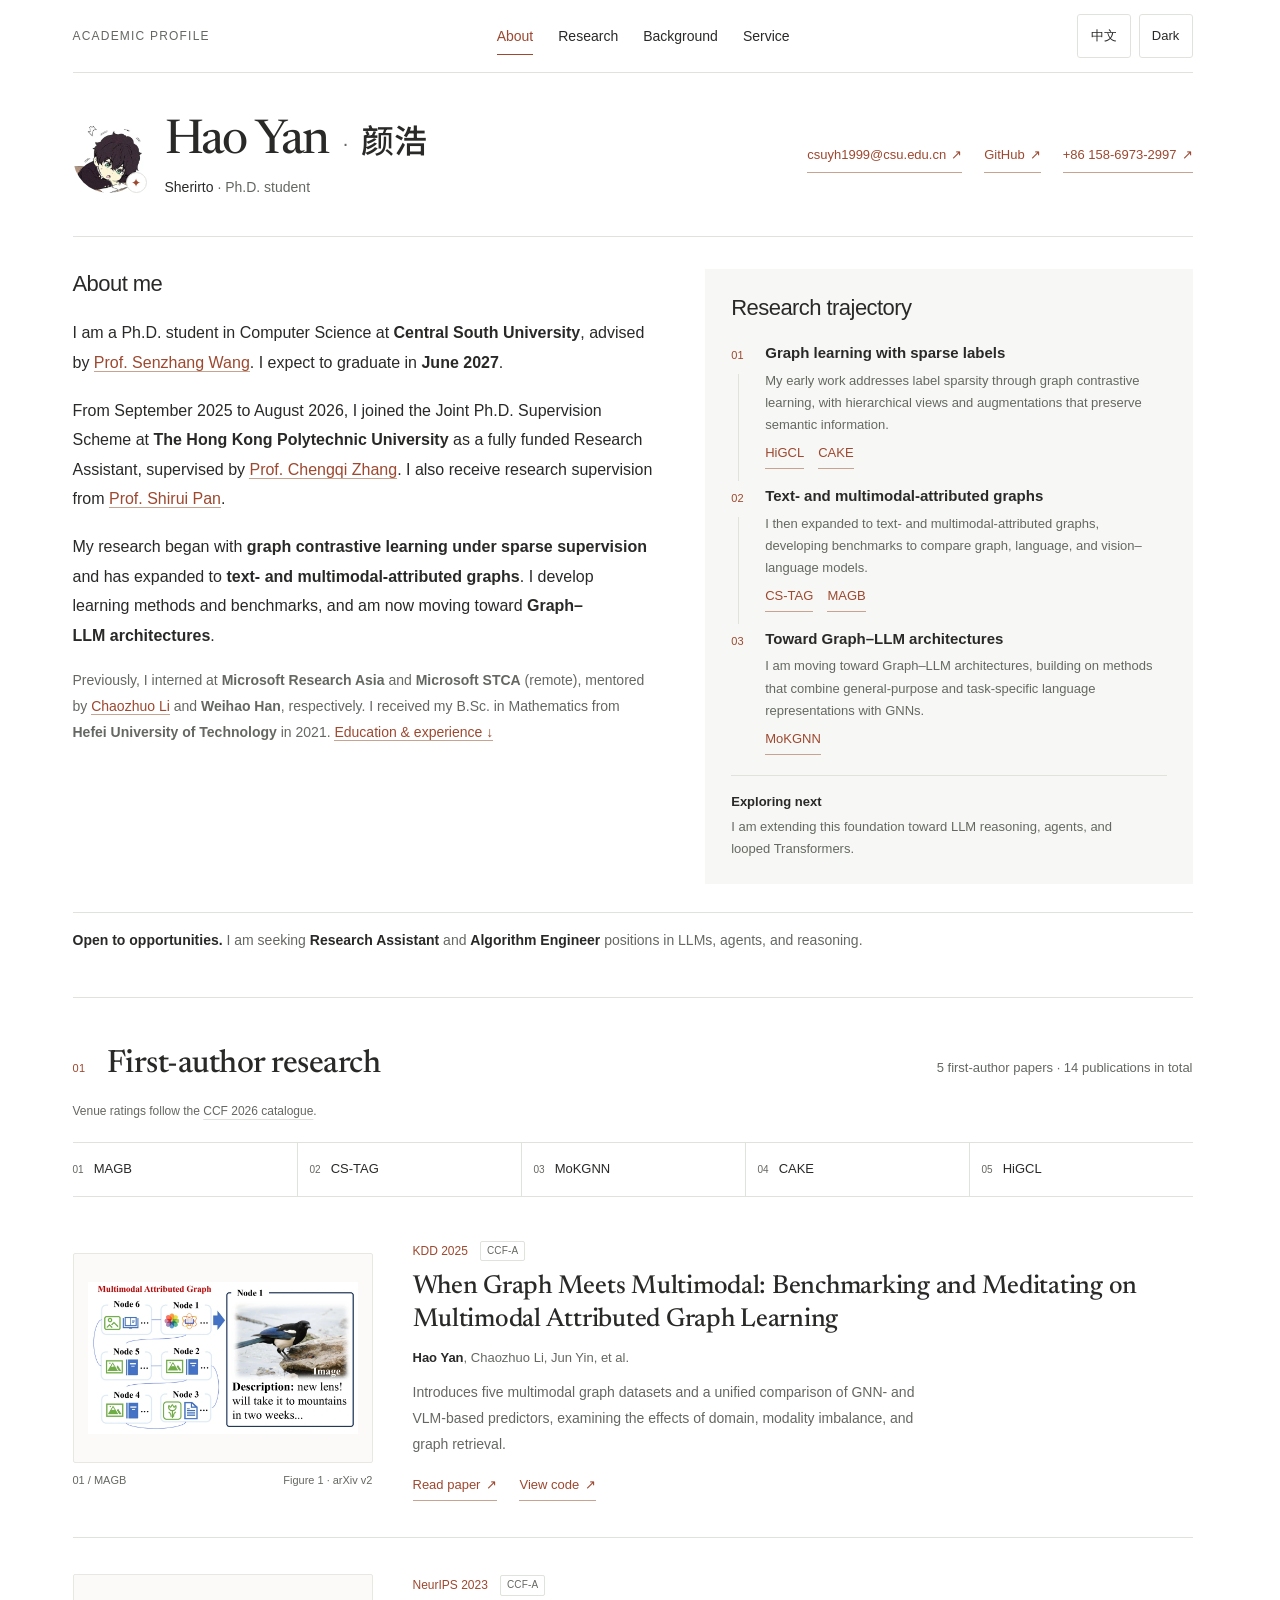
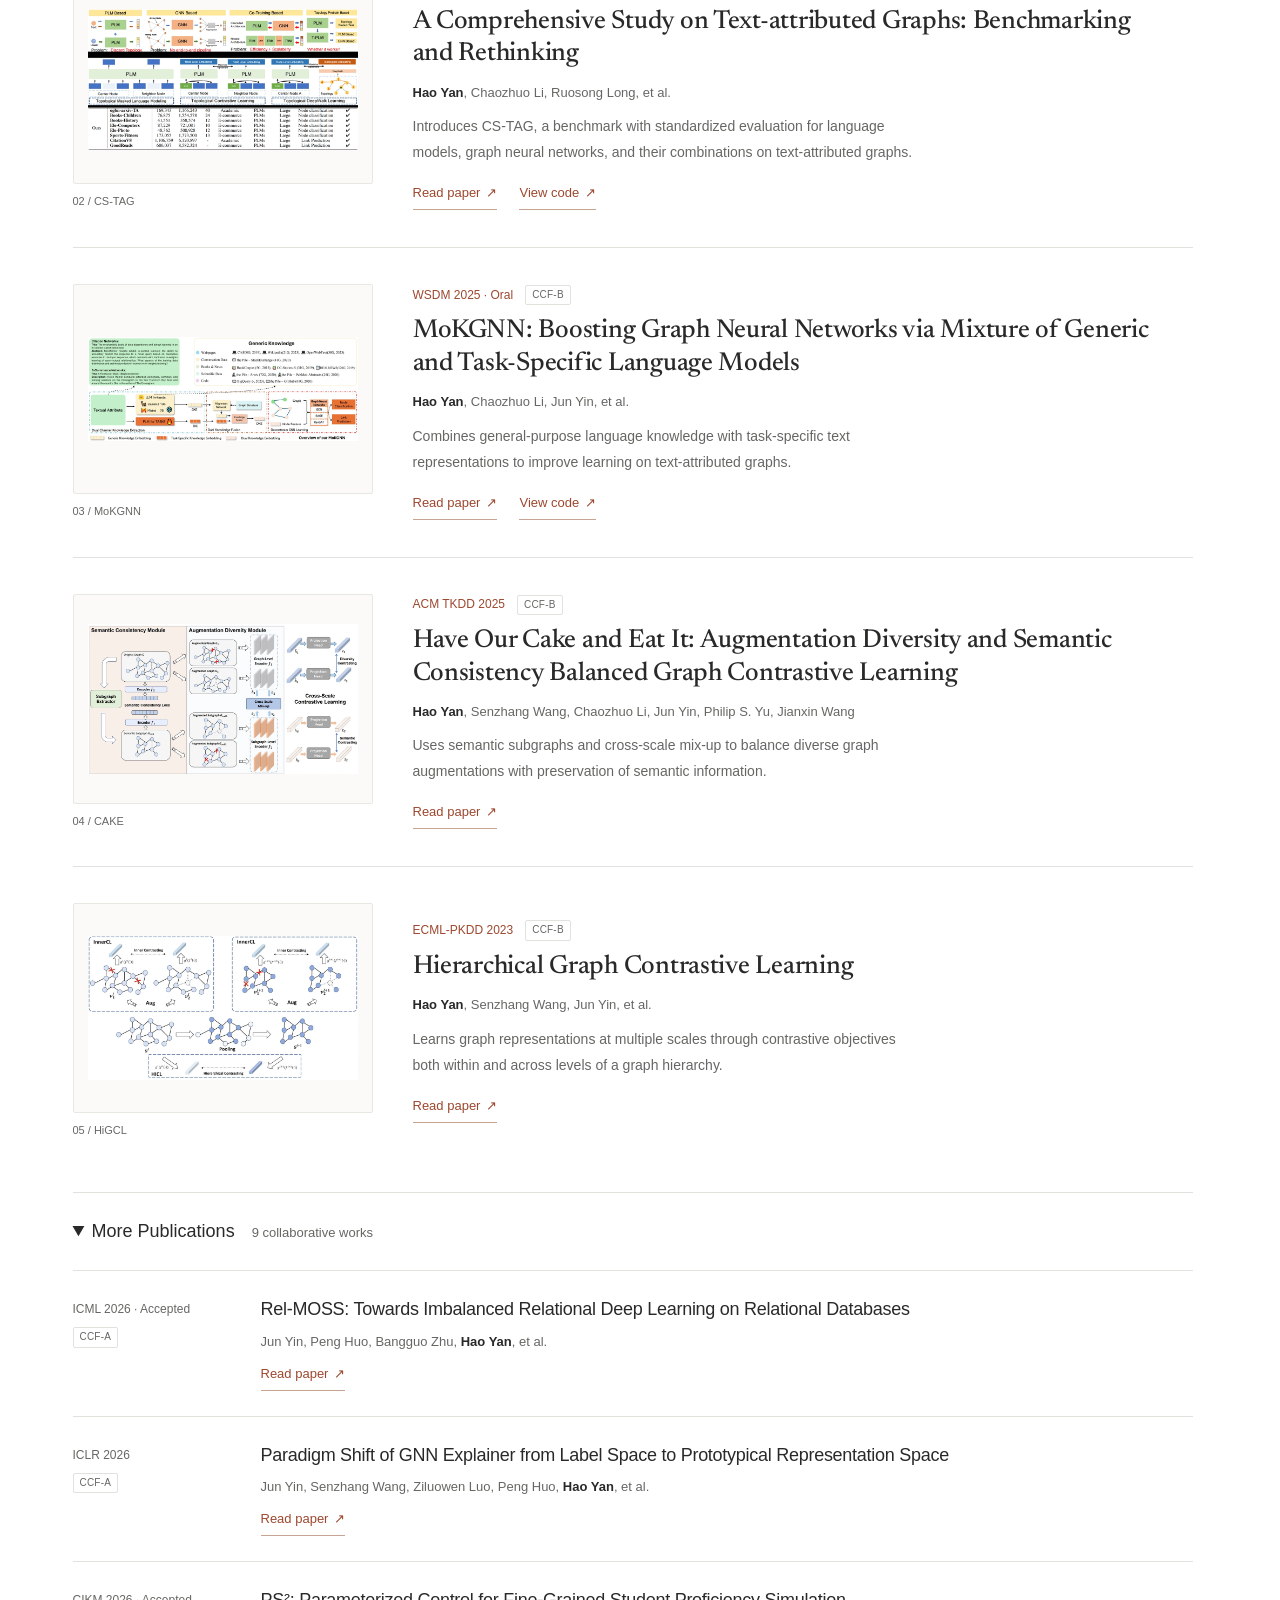
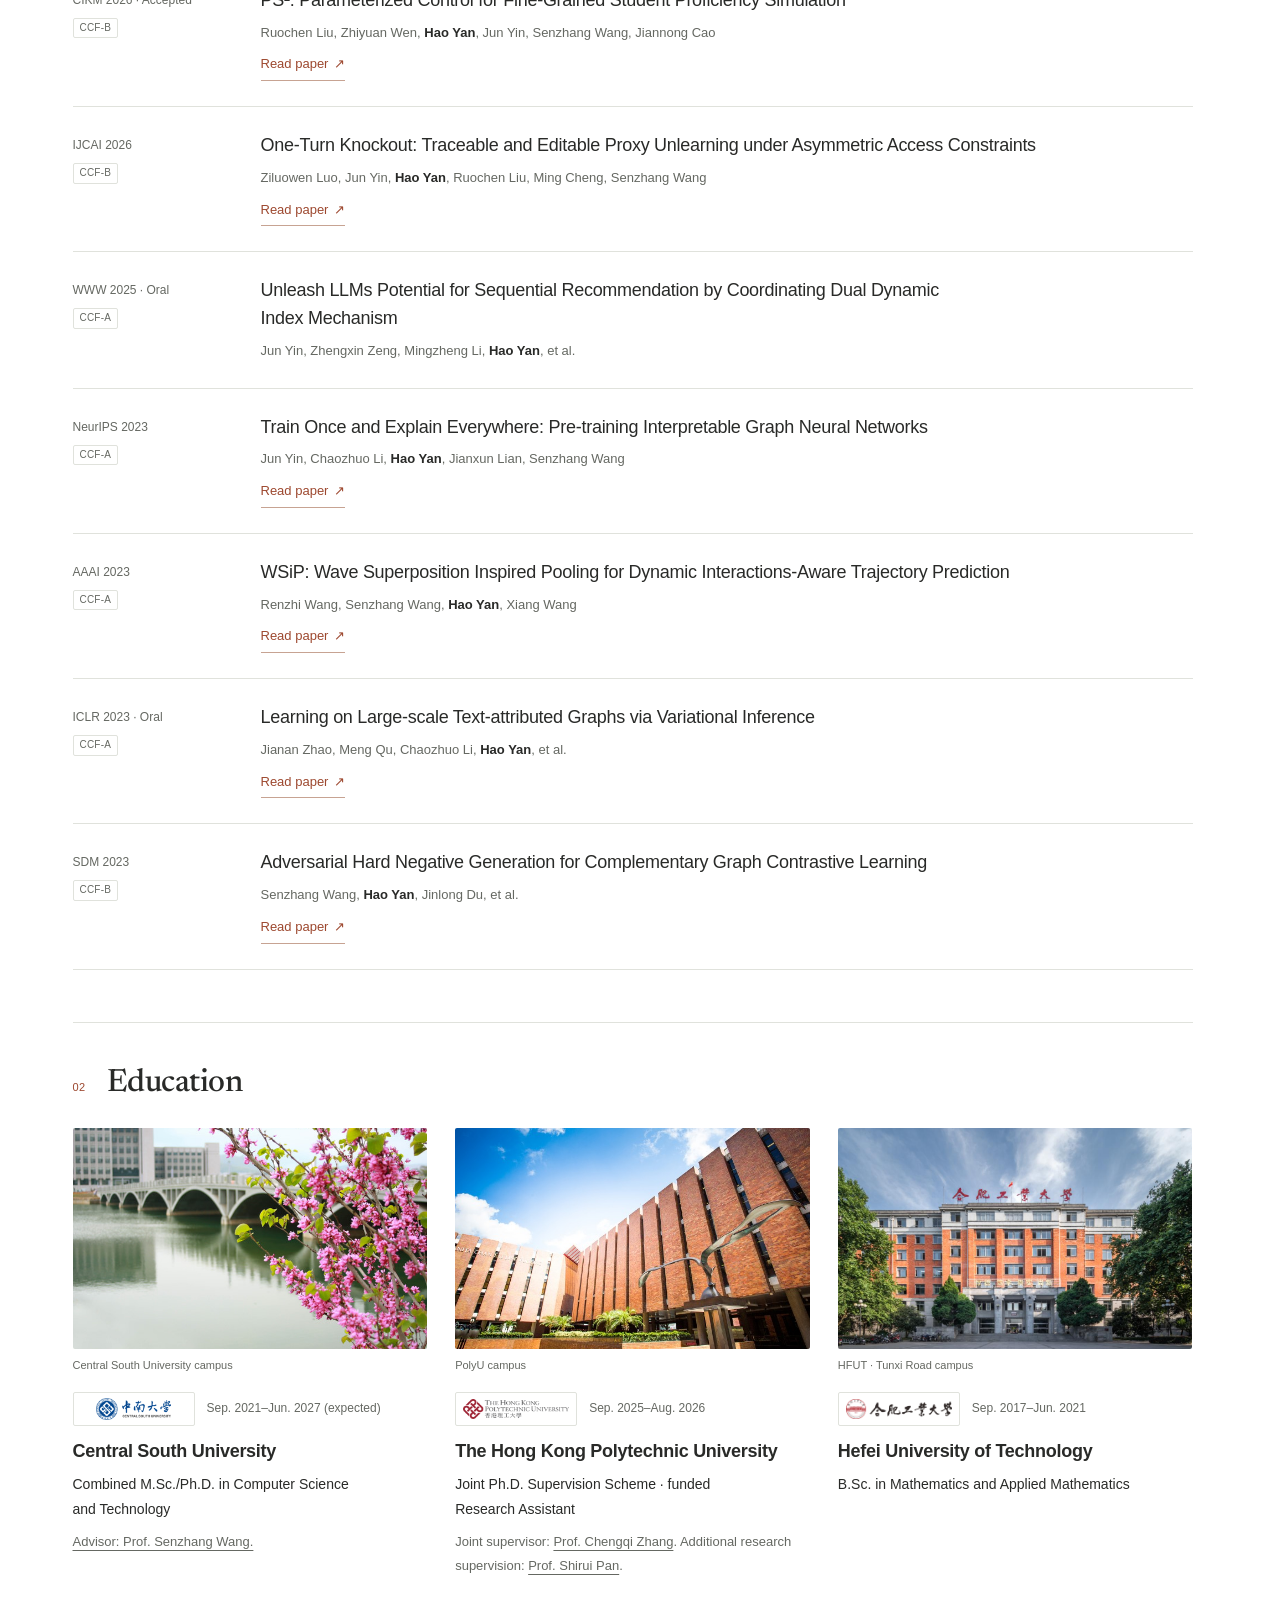
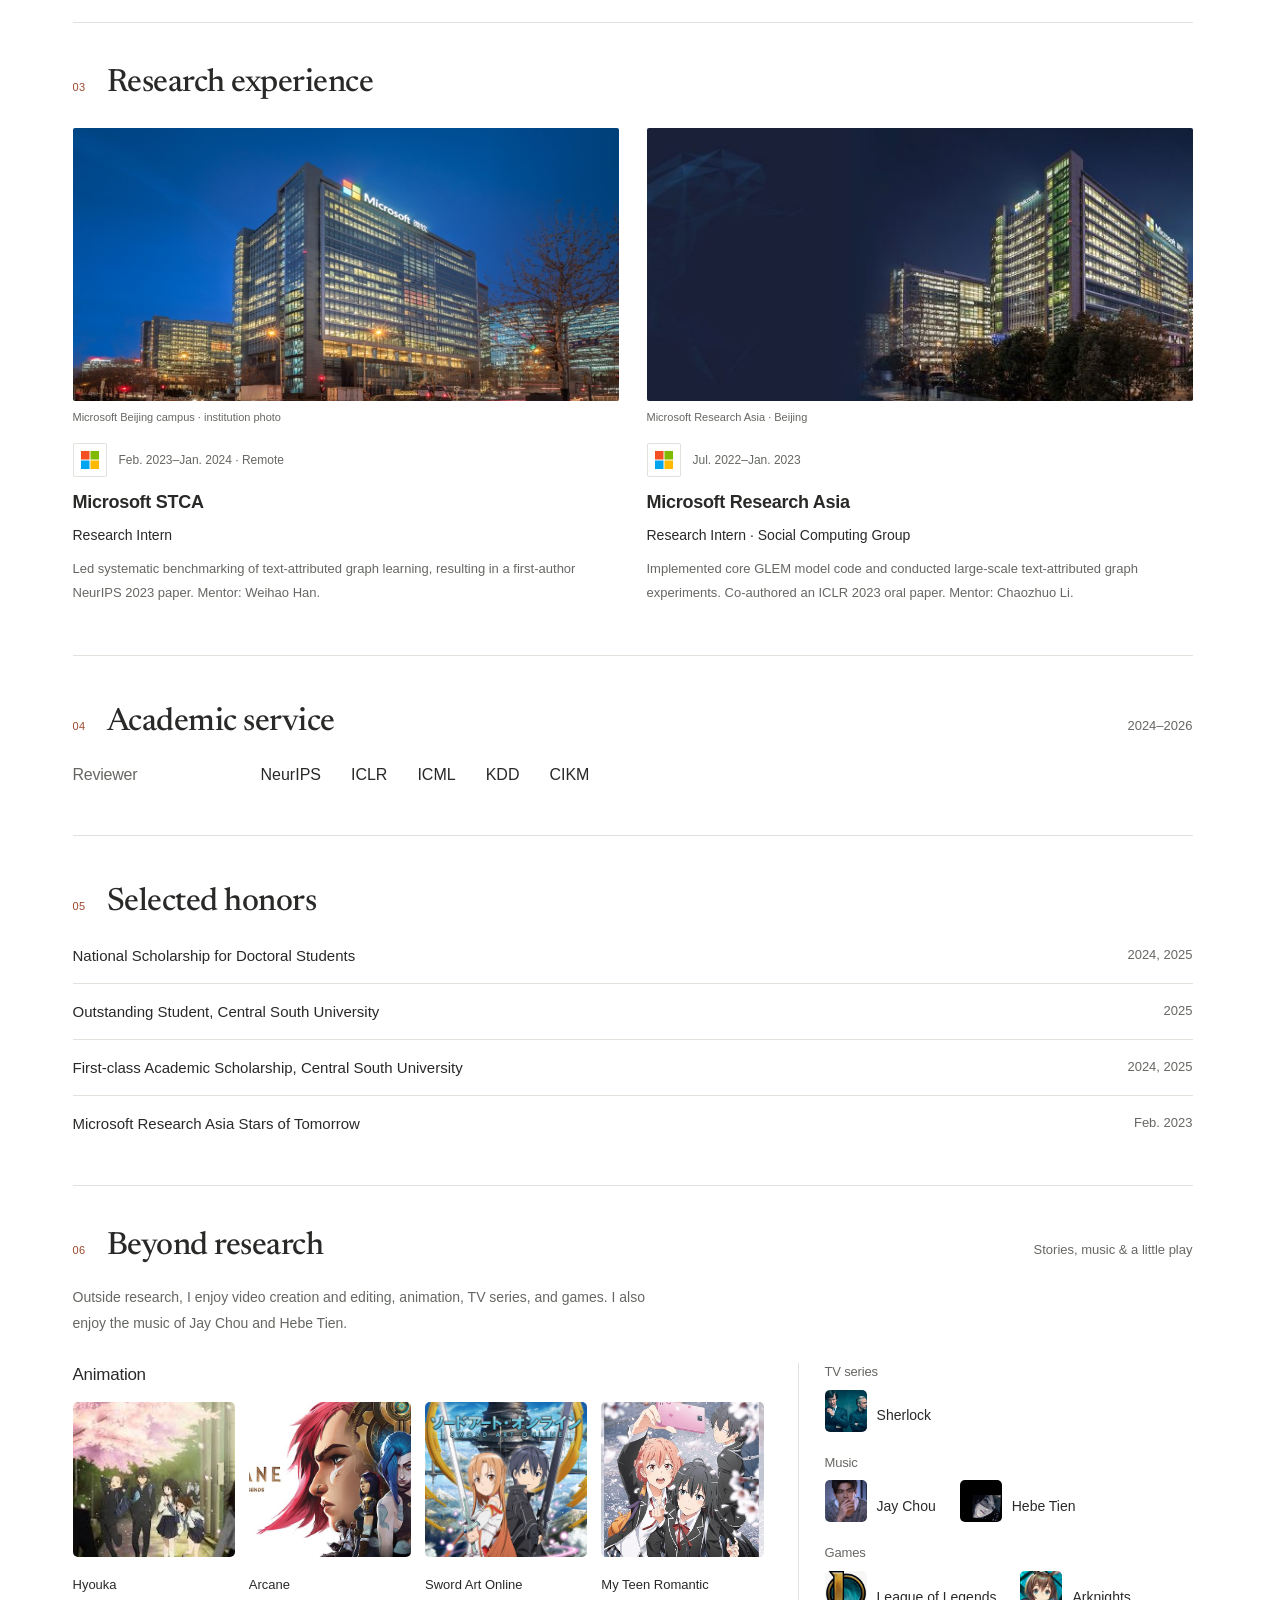
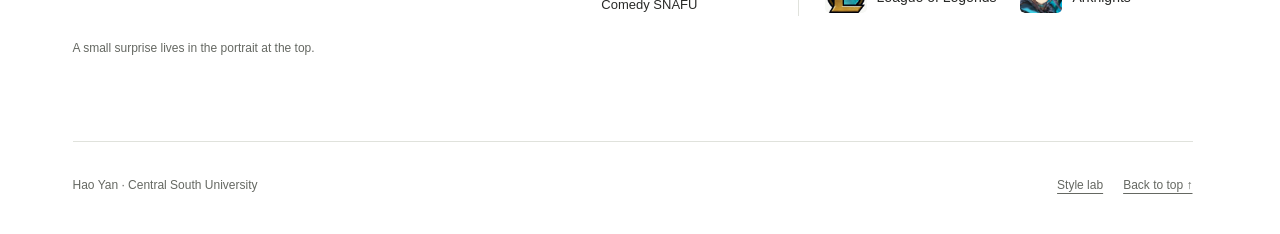
==== commit 5d32ba2b: "Restore previous anime avatar across homepage metadata" ====
--- a/index.html
+++ b/index.html
@@ -5,18 +5,18 @@
 <link rel="alternate" hreflang="en" href="https://sktsherlock.github.io/">
 <link rel="alternate" hreflang="zh-CN" href="https://sktsherlock.github.io/zh/">
 <link rel="alternate" hreflang="x-default" href="https://sktsherlock.github.io/">
-<link rel="icon" href="images/homepage/hao-avatar-icon.png" type="image/png" sizes="64x64">
+<link rel="icon" href="images/hao.jpg" type="image/jpeg" sizes="500x500">
 <meta name="google-site-verification" content="zApo4ExUOx1XT93yiBoTFltC1NrryrT4B3w7h8EmDU0">
 <meta property="og:type" content="website">
 <meta property="og:url" content="https://sktsherlock.github.io/">
 <meta property="og:title" content="Hao Yan (颜浩) · Sherirto">
 <meta property="og:description" content="Ph.D. student at Central South University. Graph–language models, multimodal learning, LLMs, agents, and reasoning. Seeking Research Assistant and Algorithm Engineer opportunities. Expected graduation: June 2027.">
-<meta property="og:image" content="https://sktsherlock.github.io/images/homepage/hao-avatar.webp">
+<meta property="og:image" content="https://sktsherlock.github.io/images/hao.jpg">
 <meta name="twitter:card" content="summary">
 </head><body><a class="skip" href="#main">Skip to content</a><div class="page"><header class="masthead"><span class="masthead-label">Academic Profile</span><nav aria-label="Main navigation"><a href="#about">About</a><a href="#research">Research</a><a href="#background">Background</a><a href="#service">Service</a></nav><div class="display-controls" aria-label="Display preferences"><a id="language-toggle" class="display-control" href="/zh/" hreflang="zh-CN" lang="zh-CN" aria-label="查看中文主页">中文</a><button id="theme-toggle" class="display-control" type="button" hidden><span data-theme-label>Dark</span></button></div><span class="reading-progress" aria-hidden="true"></span></header><main id="main"><section class="hero" aria-labelledby="name">
   <div class="identity-row">
     <div class="identity">
-      <a id="personal-corner-trigger" class="avatar-link" href="#life" aria-label="Explore Sherirto’s personal interests" title="A little detour"><img class="avatar" src="images/homepage/hao-avatar.webp" alt="Hao Yan’s illustrated avatar" width="66" height="66"></a>
+      <a id="personal-corner-trigger" class="avatar-link" href="#life" aria-label="Explore Sherirto’s personal interests" title="A little detour"><img class="avatar" src="images/hao.jpg" alt="Hao Yan’s illustrated avatar" width="66" height="66"></a>
       <div class="name-line">
         <h1 id="name"><span>Hao Yan</span><span class="name-separator" aria-hidden="true">·</span><span class="chinese-name" lang="zh-CN">颜浩</span></h1>
         <p class="english-name"><strong>Sherirto</strong> · Ph.D. student</p>
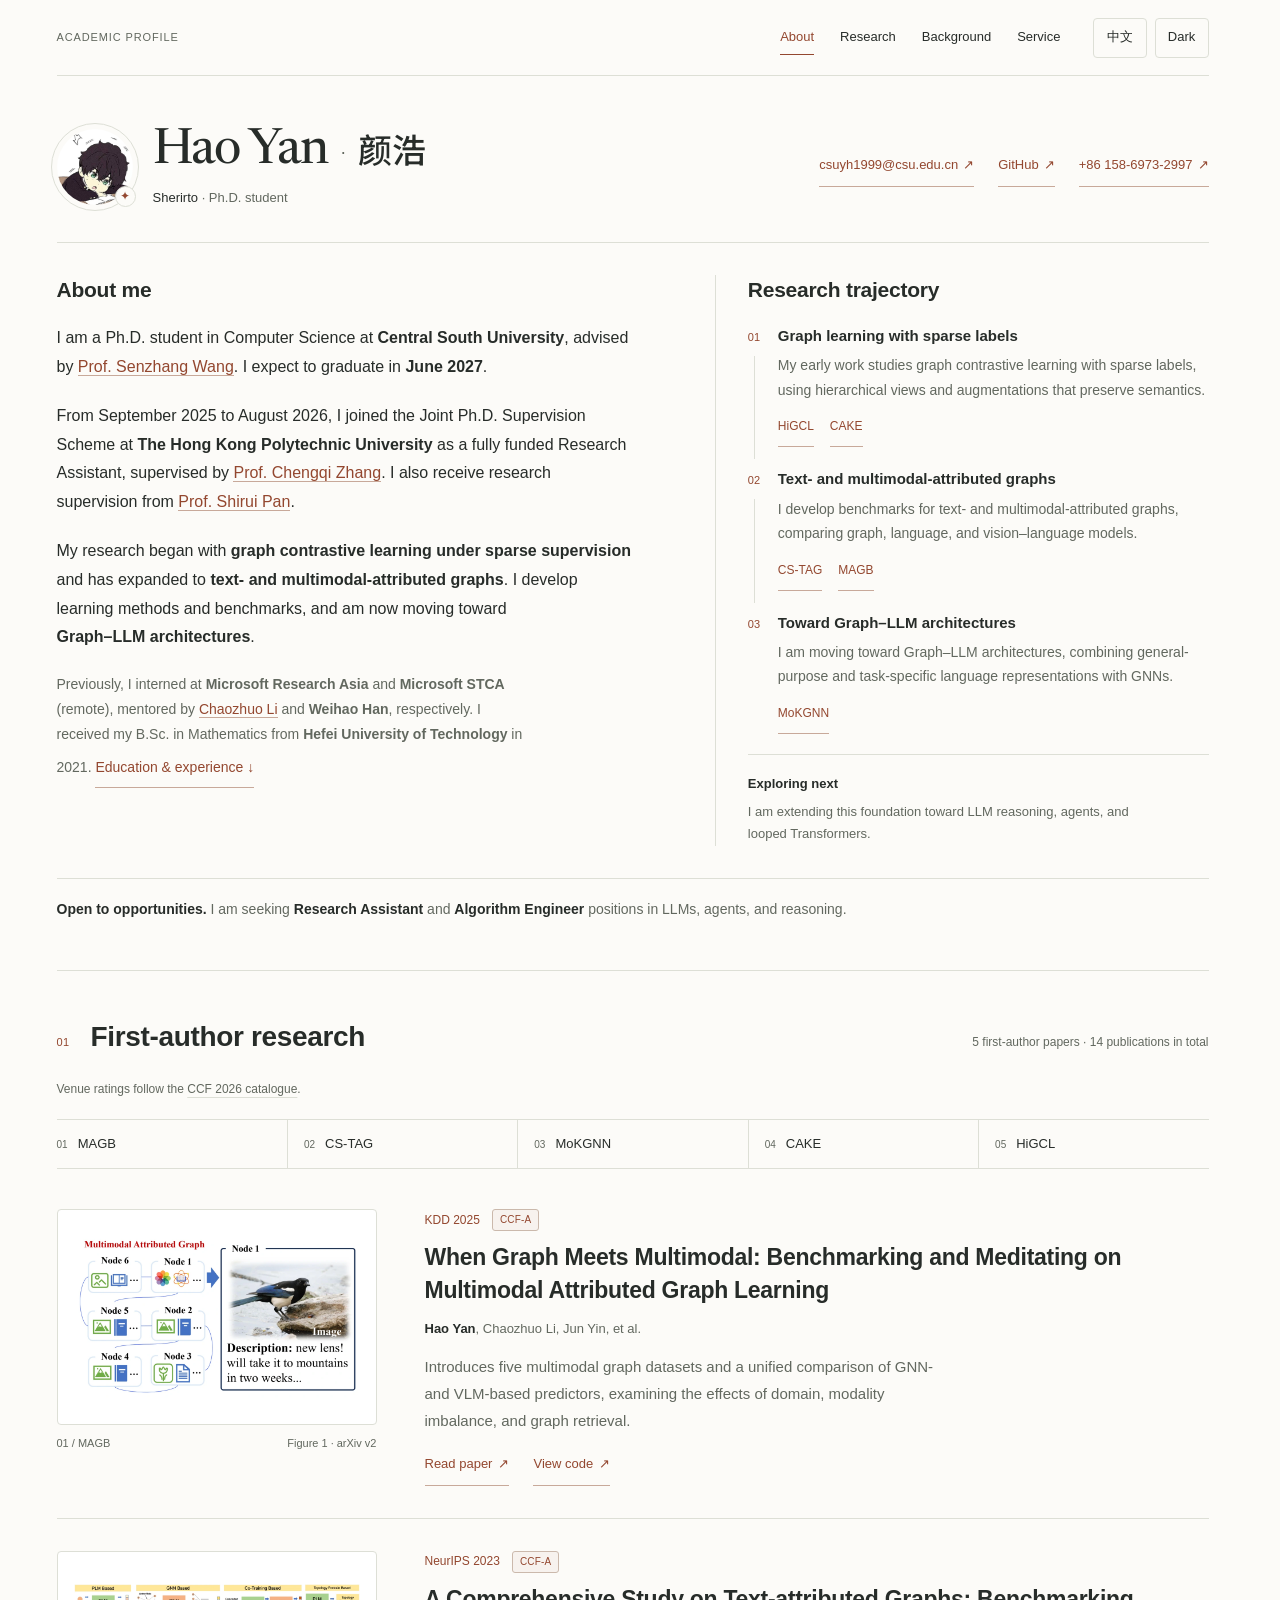
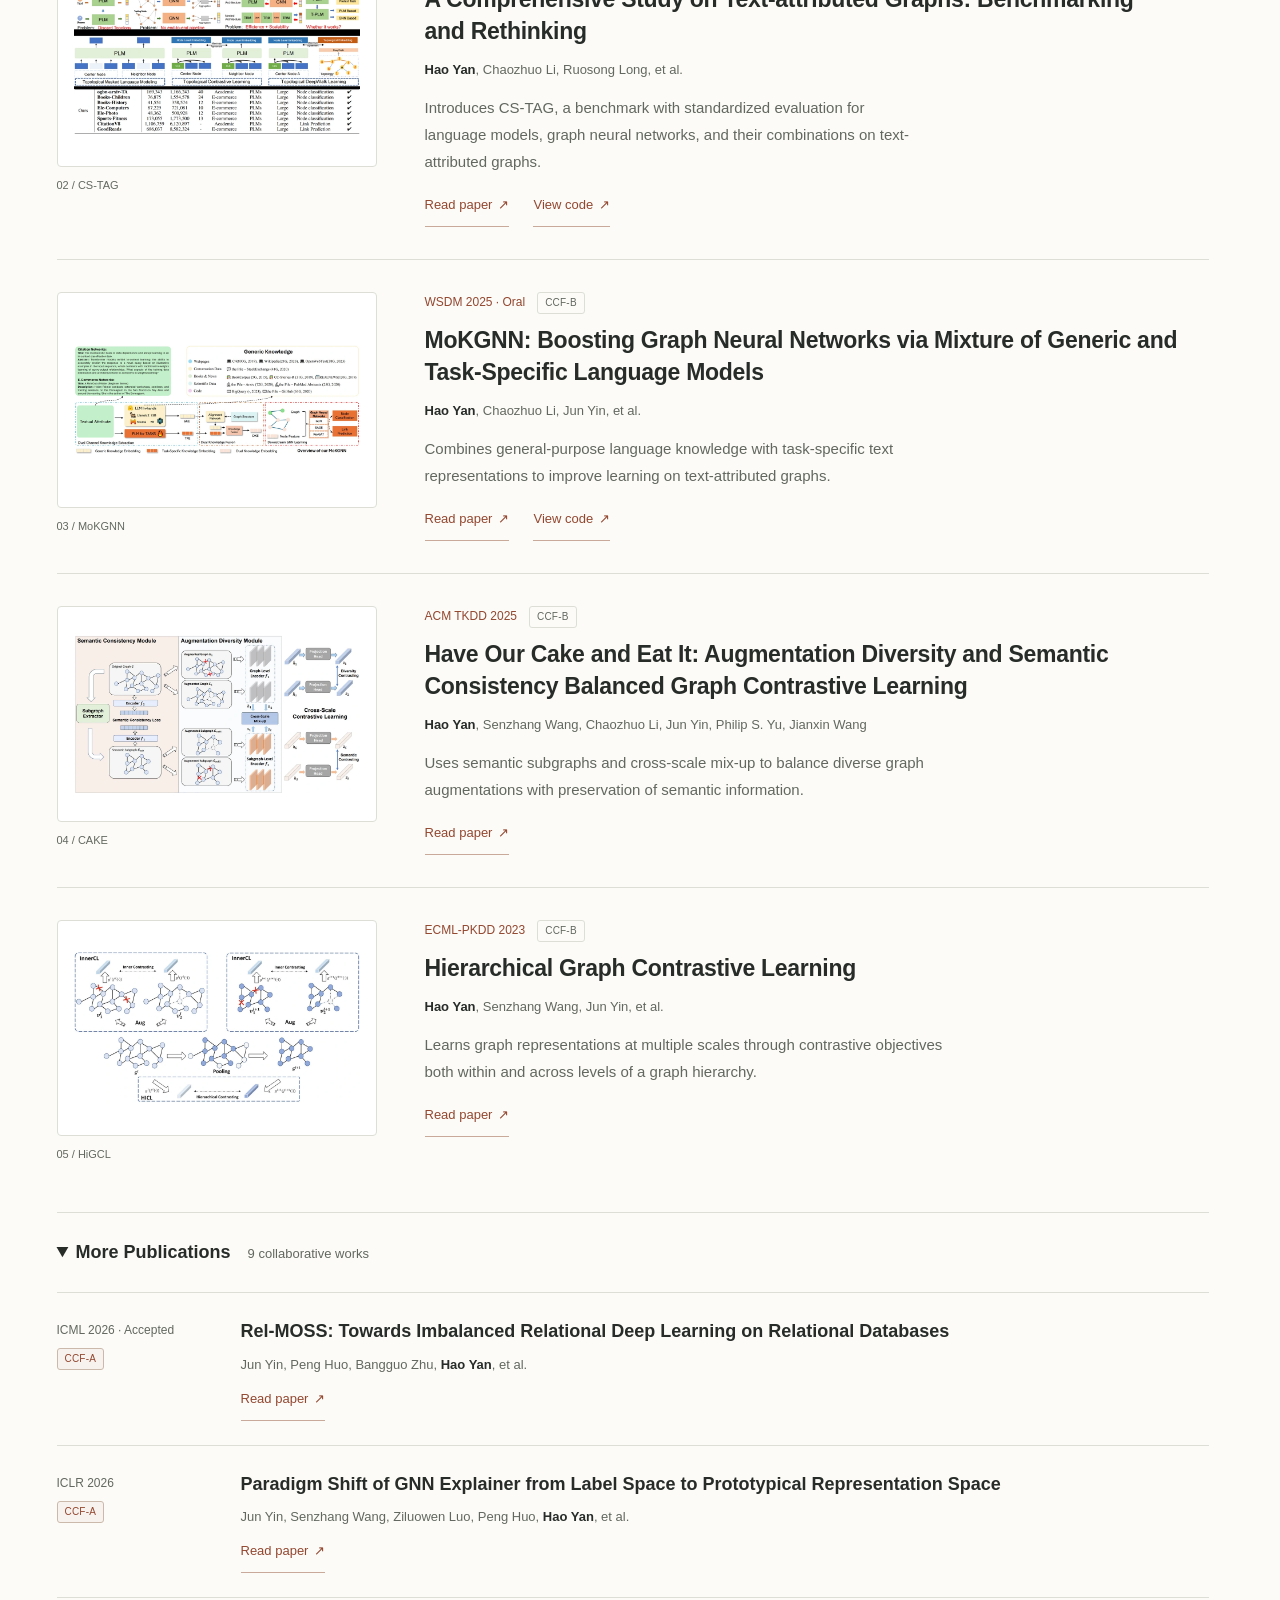
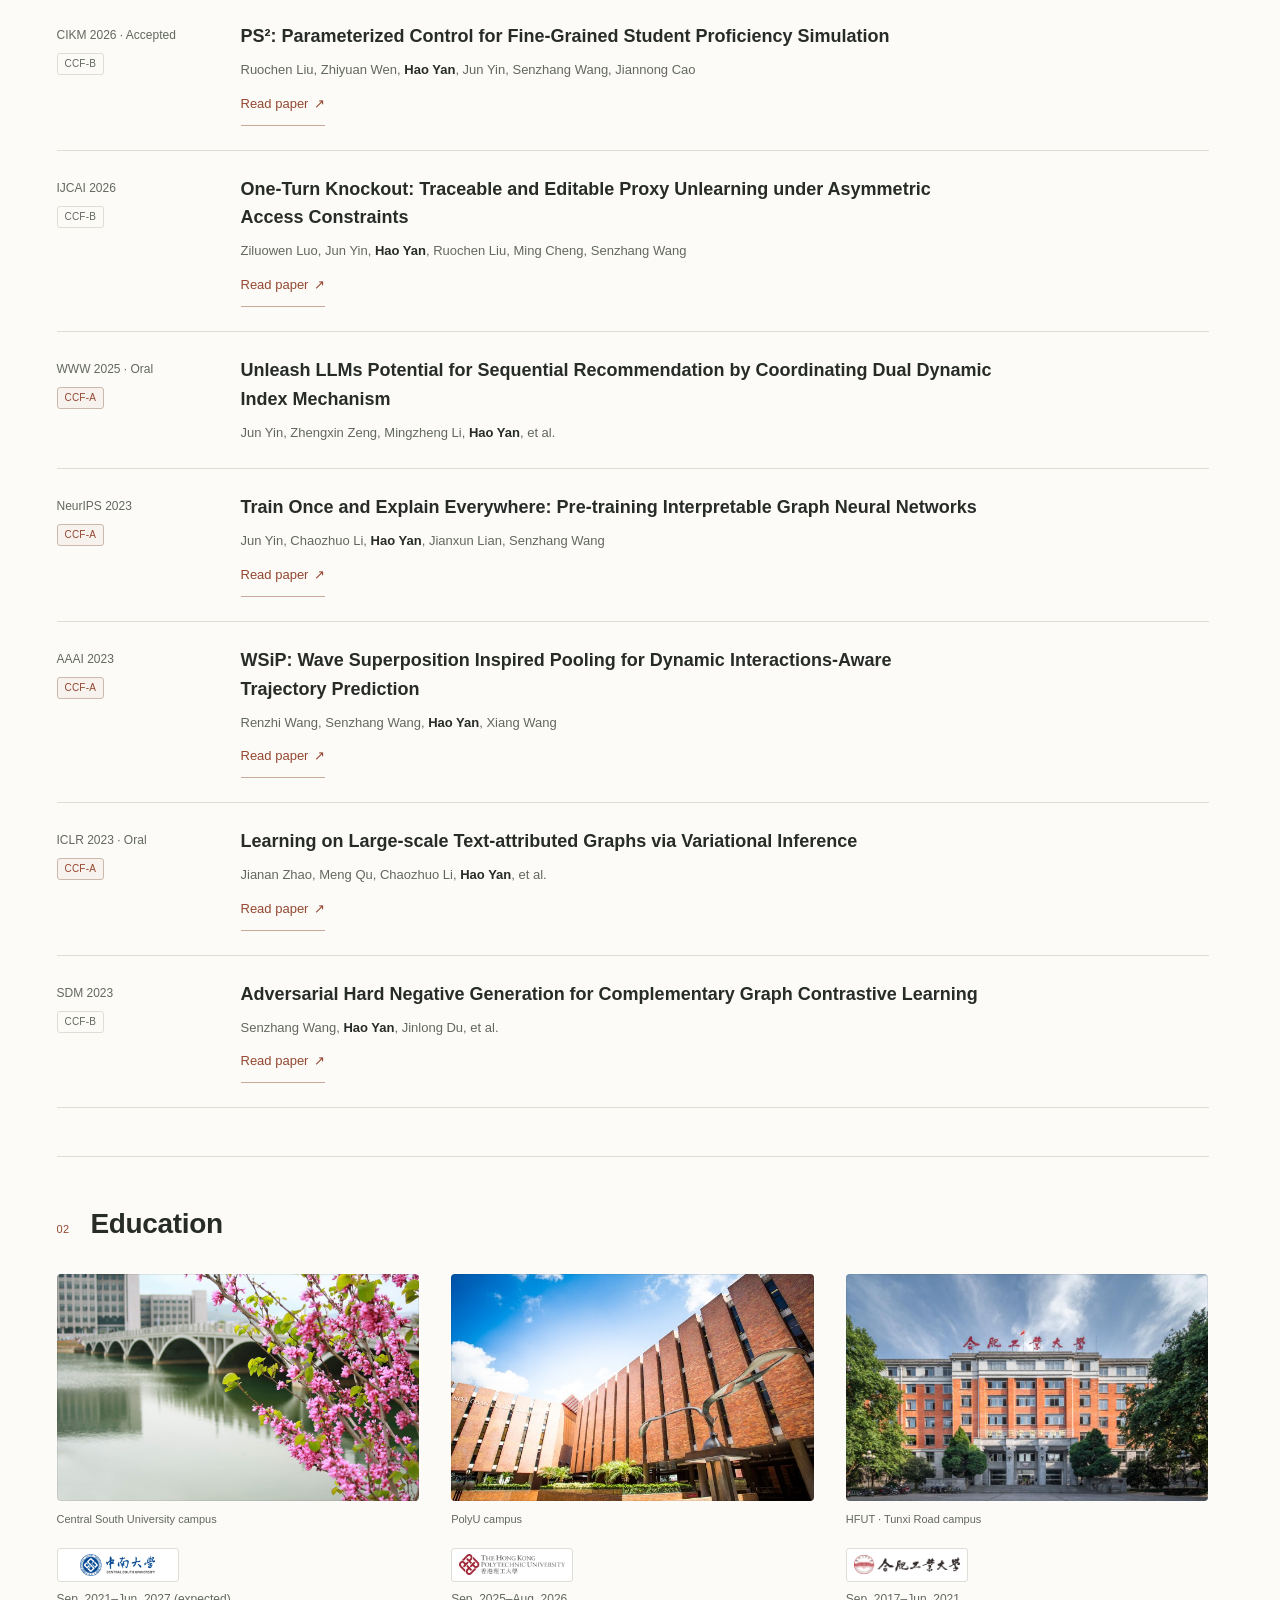
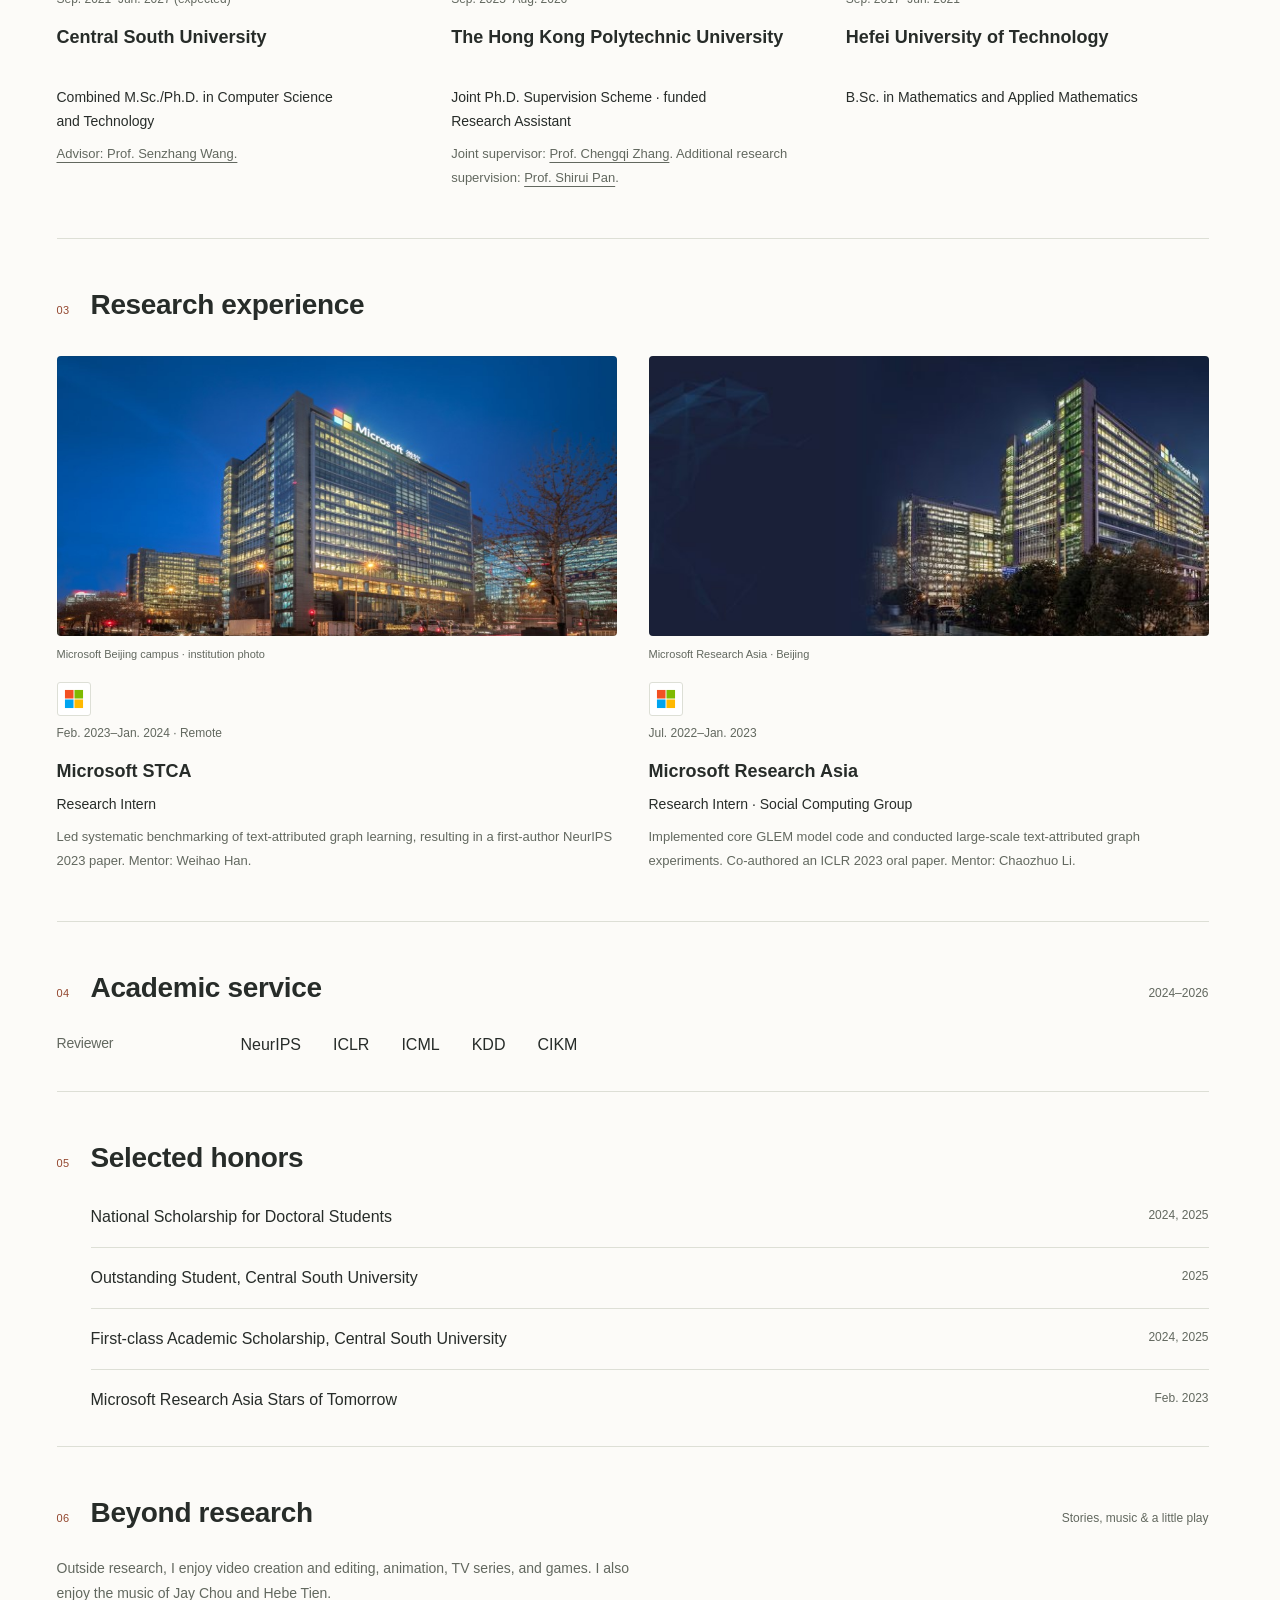
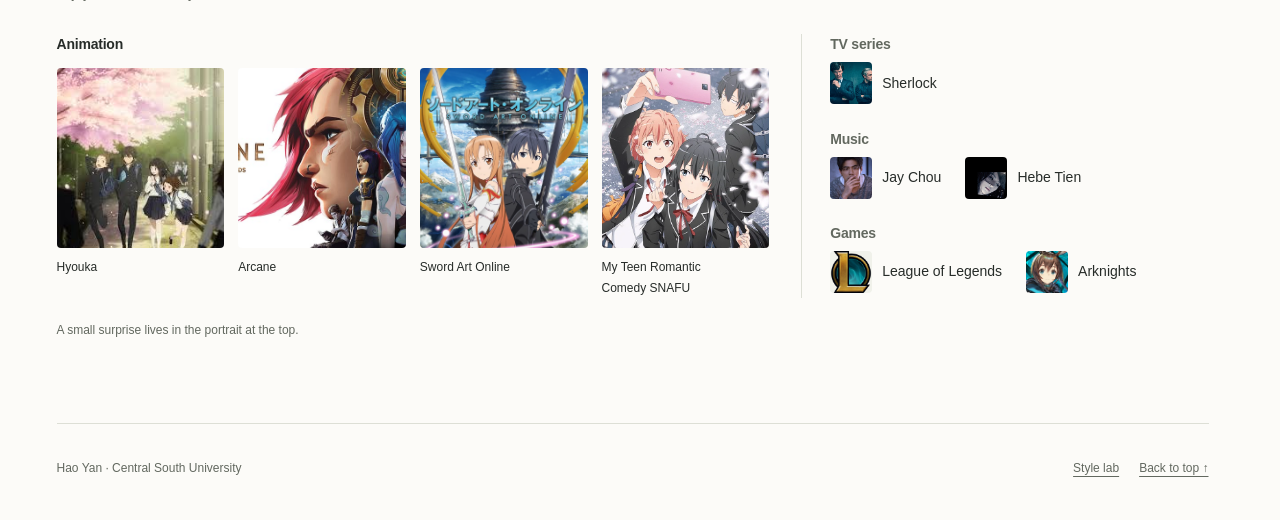
==== commit da5a13b4: "Polish academic folio typography, spacing and responsive reading" ====
--- a/index.html
+++ b/index.html
@@ -1,6 +1,6 @@
 <!doctype html>
 
-<html lang="en"><head><meta charset="utf-8"><meta name="viewport" content="width=device-width,initial-scale=1"><meta name="description" content="Hao Yan — graph learning, language models, multimodal learning, LLMs, agents, and reasoning."><title>Hao Yan (颜浩) · Sherirto · Academic Profile</title><script src="js/homepage-preferences.js"></script><link rel="stylesheet" href="css/homepage.css"><link rel="stylesheet" href="css/homepage-editorial.css"><script src="js/homepage-editorial.js" defer></script><link rel="stylesheet" href="css/homepage-corner.css"><script src="js/homepage-corner.js" defer></script>
+<html lang="en"><head><meta charset="utf-8"><meta name="viewport" content="width=device-width,initial-scale=1"><meta name="description" content="Hao Yan — graph learning, language models, multimodal learning, LLMs, agents, and reasoning."><title>Hao Yan (颜浩) · Sherirto · Academic Profile</title><script src="js/homepage-preferences.js"></script><link rel="stylesheet" href="css/homepage.css"><link rel="stylesheet" href="css/homepage-corner.css"><script src="js/homepage-corner.js" defer></script><script src="js/homepage-editorial.js" defer></script><link rel="stylesheet" href="css/homepage-editorial.css">
 <link rel="canonical" href="https://sktsherlock.github.io/">
 <link rel="alternate" hreflang="en" href="https://sktsherlock.github.io/">
 <link rel="alternate" hreflang="zh-CN" href="https://sktsherlock.github.io/zh/">
@@ -18,7 +18,7 @@
     <div class="identity">
       <a id="personal-corner-trigger" class="avatar-link" href="#life" aria-label="Explore Sherirto’s personal interests" title="A little detour"><img class="avatar" src="images/hao.jpg" alt="Hao Yan’s illustrated avatar" width="66" height="66"></a>
       <div class="name-line">
-        <h1 id="name"><span>Hao Yan</span><span class="name-separator" aria-hidden="true">·</span><span class="chinese-name" lang="zh-CN">颜浩</span></h1>
+        <h1 id="name"><span lang="en">Hao Yan</span><span class="name-separator" aria-hidden="true">·</span><span class="chinese-name" lang="zh-CN">颜浩</span></h1>
         <p class="english-name"><strong>Sherirto</strong> · Ph.D. student</p>
       </div>
     </div>
@@ -37,9 +37,9 @@
     <aside class="research-overview" aria-labelledby="focus-title">
       <h2 id="focus-title">Research trajectory</h2>
       <div class="focus-list">
-        <div class="focus-item"><span class="focus-step" aria-hidden="true">01</span><h3>Graph learning with sparse labels</h3><p>My early work addresses label sparsity through graph contrastive learning, with hierarchical views and augmentations that preserve semantic information.</p><div class="focus-links"><a href="#higcl">HiGCL</a><a href="#cake">CAKE</a></div></div>
-        <div class="focus-item"><span class="focus-step" aria-hidden="true">02</span><h3>Text- and multimodal-attributed graphs</h3><p>I then expanded to text- and multimodal-attributed graphs, developing benchmarks to compare graph, language, and vision–language models.</p><div class="focus-links"><a href="#tag">CS-TAG</a><a href="#magb">MAGB</a></div></div>
-        <div class="focus-item"><span class="focus-step" aria-hidden="true">03</span><h3>Toward Graph–LLM architectures</h3><p>I am moving toward Graph–LLM architectures, building on methods that combine general-purpose and task-specific language representations with GNNs.</p><div class="focus-links"><a href="#mokgnn">MoKGNN</a></div></div>
+        <div class="focus-item"><span class="focus-step" aria-hidden="true">01</span><h3>Graph learning with sparse labels</h3><p>My early work studies graph contrastive learning with sparse labels, using hierarchical views and augmentations that preserve semantics.</p><div class="focus-links"><a href="#higcl">HiGCL</a><a href="#cake">CAKE</a></div></div>
+        <div class="focus-item"><span class="focus-step" aria-hidden="true">02</span><h3>Text- and multimodal-attributed graphs</h3><p>I develop benchmarks for text- and multimodal-attributed graphs, comparing graph, language, and vision–language models.</p><div class="focus-links"><a href="#tag">CS-TAG</a><a href="#magb">MAGB</a></div></div>
+        <div class="focus-item"><span class="focus-step" aria-hidden="true">03</span><h3>Toward Graph–LLM architectures</h3><p>I am moving toward Graph–LLM architectures, combining general-purpose and task-specific language representations with GNNs.</p><div class="focus-links"><a href="#mokgnn">MoKGNN</a></div></div>
       </div>
       <p class="research-direction"><strong>Exploring next</strong>I am extending this foundation toward LLM reasoning, agents, and looped Transformers.</p>
     </aside>
@@ -51,33 +51,33 @@
 <nav class="paper-index" aria-label="Jump to a first-author paper"><a href="#magb"><span aria-hidden="true">01</span>MAGB</a><a href="#tag"><span aria-hidden="true">02</span>CS-TAG</a><a href="#mokgnn"><span aria-hidden="true">03</span>MoKGNN</a><a href="#cake"><span aria-hidden="true">04</span>CAKE</a><a href="#higcl"><span aria-hidden="true">05</span>HiGCL</a></nav>
 <article class="paper paper-0" id="magb">
   <figure><a href="images/homepage/magb-data-example-arxiv-v2.png" data-figure-view data-figure-label="MAGB · KDD 2025" aria-label="Open full figure for When Graph Meets Multimodal: Benchmarking and Meditating on Multimodal Attributed Graph Learning"><img src="images/homepage/previews/magb.webp" alt="A six-node multimodal graph and an expanded node showing a bird photograph with its text description." loading="lazy" decoding="async"><span class="figure-hint" aria-hidden="true">View figure ↗</span></a><figcaption><span class="figure-index">01 / MAGB</span><span>Figure 1 · arXiv v2</span></figcaption></figure>
-  <div class="paper-copy"><p class="eyebrow venue"><span>KDD 2025</span><span class="ccf-badge">CCF-A</span></p><h3><a class="paper-title-link" href="https://doi.org/10.1145/3711896.3737404">When Graph Meets Multimodal: Benchmarking and Meditating on Multimodal Attributed Graph Learning</a></h3><p class="authors"><strong>Hao Yan</strong>, Chaozhuo Li, Jun Yin, et al.</p><p class="paper-summary">Introduces five multimodal graph datasets and a unified comparison of GNN- and VLM-based predictors, examining the effects of domain, modality imbalance, and graph retrieval.</p><div class="paper-links"><a class="text-link" href="https://doi.org/10.1145/3711896.3737404">Read paper <span aria-hidden="true">↗</span></a><a class="text-link" href="https://github.com/sktsherlock/MAGB">View code <span aria-hidden="true">↗</span></a></div></div>
+  <div class="paper-copy"><p class="eyebrow venue"><span>KDD 2025</span><span class="ccf-badge" data-tier="A">CCF-A</span></p><h3 lang="en"><a class="paper-title-link" href="https://doi.org/10.1145/3711896.3737404">When Graph Meets Multimodal: Benchmarking and Meditating on Multimodal Attributed Graph Learning</a></h3><p class="authors" lang="en"><strong>Hao Yan</strong>, Chaozhuo Li, Jun Yin, et al.</p><p class="paper-summary">Introduces five multimodal graph datasets and a unified comparison of GNN- and VLM-based predictors, examining the effects of domain, modality imbalance, and graph retrieval.</p><div class="paper-links"><a class="text-link" href="https://doi.org/10.1145/3711896.3737404">Read paper <span aria-hidden="true">↗</span></a><a class="text-link" href="https://github.com/sktsherlock/MAGB">View code <span aria-hidden="true">↗</span></a></div></div>
 </article>
 <article class="paper paper-1" id="tag">
   <figure><a href="images/CSTAG.png" data-figure-view data-figure-label="CS-TAG · NeurIPS 2023" aria-label="Open full figure for A Comprehensive Study on Text-attributed Graphs: Benchmarking and Rethinking"><img src="images/homepage/previews/tag.webp" alt="Benchmarking language and graph models for text-attributed graph learning." loading="lazy" decoding="async"><span class="figure-hint" aria-hidden="true">View figure ↗</span></a><figcaption><span class="figure-index">02 / CS-TAG</span></figcaption></figure>
-  <div class="paper-copy"><p class="eyebrow venue"><span>NeurIPS 2023</span><span class="ccf-badge">CCF-A</span></p><h3><a class="paper-title-link" href="https://papers.neurips.cc/paper_files/paper/2023/file/37d00f567a18b478065f1a91b95622a0-Paper-Datasets_and_Benchmarks.pdf">A Comprehensive Study on Text-attributed Graphs: Benchmarking and Rethinking</a></h3><p class="authors"><strong>Hao Yan</strong>, Chaozhuo Li, Ruosong Long, et al.</p><p class="paper-summary">Introduces CS-TAG, a benchmark with standardized evaluation for language models, graph neural networks, and their combinations on text-attributed graphs.</p><div class="paper-links"><a class="text-link" href="https://papers.neurips.cc/paper_files/paper/2023/file/37d00f567a18b478065f1a91b95622a0-Paper-Datasets_and_Benchmarks.pdf">Read paper <span aria-hidden="true">↗</span></a><a class="text-link" href="https://github.com/sktsherlock/TAG-Benchmark">View code <span aria-hidden="true">↗</span></a></div></div>
+  <div class="paper-copy"><p class="eyebrow venue"><span>NeurIPS 2023</span><span class="ccf-badge" data-tier="A">CCF-A</span></p><h3 lang="en"><a class="paper-title-link" href="https://papers.neurips.cc/paper_files/paper/2023/file/37d00f567a18b478065f1a91b95622a0-Paper-Datasets_and_Benchmarks.pdf">A Comprehensive Study on Text-attributed Graphs: Benchmarking and Rethinking</a></h3><p class="authors" lang="en"><strong>Hao Yan</strong>, Chaozhuo Li, Ruosong Long, et al.</p><p class="paper-summary">Introduces CS-TAG, a benchmark with standardized evaluation for language models, graph neural networks, and their combinations on text-attributed graphs.</p><div class="paper-links"><a class="text-link" href="https://papers.neurips.cc/paper_files/paper/2023/file/37d00f567a18b478065f1a91b95622a0-Paper-Datasets_and_Benchmarks.pdf">Read paper <span aria-hidden="true">↗</span></a><a class="text-link" href="https://github.com/sktsherlock/TAG-Benchmark">View code <span aria-hidden="true">↗</span></a></div></div>
 </article>
 <article class="paper paper-2" id="mokgnn">
   <figure><a href="images/MokGNN.jpg" data-figure-view data-figure-label="MoKGNN · WSDM 2025 · Oral" aria-label="Open full figure for MoKGNN: Boosting Graph Neural Networks via Mixture of Generic and Task-Specific Language Models"><img src="images/homepage/previews/mokgnn.webp" alt="Generic and task-specific language models meet graph representation learning." loading="lazy" decoding="async"><span class="figure-hint" aria-hidden="true">View figure ↗</span></a><figcaption><span class="figure-index">03 / MoKGNN</span></figcaption></figure>
-  <div class="paper-copy"><p class="eyebrow venue"><span>WSDM 2025 · Oral</span><span class="ccf-badge">CCF-B</span></p><h3><a class="paper-title-link" href="https://doi.org/10.1145/3701551.3703571">MoKGNN: Boosting Graph Neural Networks via Mixture of Generic and Task-Specific Language Models</a></h3><p class="authors"><strong>Hao Yan</strong>, Chaozhuo Li, Jun Yin, et al.</p><p class="paper-summary">Combines general-purpose language knowledge with task-specific text representations to improve learning on text-attributed graphs.</p><div class="paper-links"><a class="text-link" href="https://doi.org/10.1145/3701551.3703571">Read paper <span aria-hidden="true">↗</span></a><a class="text-link" href="https://github.com/sktsherlock/MoKGNN">View code <span aria-hidden="true">↗</span></a></div></div>
+  <div class="paper-copy"><p class="eyebrow venue"><span>WSDM 2025 · Oral</span><span class="ccf-badge" data-tier="B">CCF-B</span></p><h3 lang="en"><a class="paper-title-link" href="https://doi.org/10.1145/3701551.3703571">MoKGNN: Boosting Graph Neural Networks via Mixture of Generic and Task-Specific Language Models</a></h3><p class="authors" lang="en"><strong>Hao Yan</strong>, Chaozhuo Li, Jun Yin, et al.</p><p class="paper-summary">Combines general-purpose language knowledge with task-specific text representations to improve learning on text-attributed graphs.</p><div class="paper-links"><a class="text-link" href="https://doi.org/10.1145/3701551.3703571">Read paper <span aria-hidden="true">↗</span></a><a class="text-link" href="https://github.com/sktsherlock/MoKGNN">View code <span aria-hidden="true">↗</span></a></div></div>
 </article>
 <article class="paper paper-3" id="cake">
   <figure><a href="images/TKDD.jpg" data-figure-view data-figure-label="CAKE · ACM TKDD 2025" aria-label="Open full figure for Have Our Cake and Eat It: Augmentation Diversity and Semantic Consistency Balanced Graph Contrastive Learning"><img src="images/homepage/previews/cake.webp" alt="Balancing semantic consistency and augmentation diversity through cross-scale graph contrastive learning." loading="lazy" decoding="async"><span class="figure-hint" aria-hidden="true">View figure ↗</span></a><figcaption><span class="figure-index">04 / CAKE</span></figcaption></figure>
-  <div class="paper-copy"><p class="eyebrow venue"><span>ACM TKDD 2025</span><span class="ccf-badge">CCF-B</span></p><h3><a class="paper-title-link" href="https://doi.org/10.1145/3728646">Have Our Cake and Eat It: Augmentation Diversity and Semantic Consistency Balanced Graph Contrastive Learning</a></h3><p class="authors"><strong>Hao Yan</strong>, Senzhang Wang, Chaozhuo Li, Jun Yin, Philip S. Yu, Jianxin Wang</p><p class="paper-summary">Uses semantic subgraphs and cross-scale mix-up to balance diverse graph augmentations with preservation of semantic information.</p><div class="paper-links"><a class="text-link" href="https://doi.org/10.1145/3728646">Read paper <span aria-hidden="true">↗</span></a></div></div>
+  <div class="paper-copy"><p class="eyebrow venue"><span>ACM TKDD 2025</span><span class="ccf-badge" data-tier="B">CCF-B</span></p><h3 lang="en"><a class="paper-title-link" href="https://doi.org/10.1145/3728646">Have Our Cake and Eat It: Augmentation Diversity and Semantic Consistency Balanced Graph Contrastive Learning</a></h3><p class="authors" lang="en"><strong>Hao Yan</strong>, Senzhang Wang, Chaozhuo Li, Jun Yin, Philip S. Yu, Jianxin Wang</p><p class="paper-summary">Uses semantic subgraphs and cross-scale mix-up to balance diverse graph augmentations with preservation of semantic information.</p><div class="paper-links"><a class="text-link" href="https://doi.org/10.1145/3728646">Read paper <span aria-hidden="true">↗</span></a></div></div>
 </article>
 <article class="paper paper-4" id="higcl">
   <figure><a href="images/HIGCL.jpg" data-figure-view data-figure-label="HiGCL · ECML-PKDD 2023" aria-label="Open full figure for Hierarchical Graph Contrastive Learning"><img src="images/homepage/previews/higcl.webp" alt="Within-level and cross-level contrastive learning over a hierarchy of pooled graphs." loading="lazy" decoding="async"><span class="figure-hint" aria-hidden="true">View figure ↗</span></a><figcaption><span class="figure-index">05 / HiGCL</span></figcaption></figure>
-  <div class="paper-copy"><p class="eyebrow venue"><span>ECML-PKDD 2023</span><span class="ccf-badge">CCF-B</span></p><h3><a class="paper-title-link" href="https://link.springer.com/chapter/10.1007/978-3-031-43415-0_41">Hierarchical Graph Contrastive Learning</a></h3><p class="authors"><strong>Hao Yan</strong>, Senzhang Wang, Jun Yin, et al.</p><p class="paper-summary">Learns graph representations at multiple scales through contrastive objectives both within and across levels of a graph hierarchy.</p><div class="paper-links"><a class="text-link" href="https://link.springer.com/chapter/10.1007/978-3-031-43415-0_41">Read paper <span aria-hidden="true">↗</span></a></div></div>
+  <div class="paper-copy"><p class="eyebrow venue"><span>ECML-PKDD 2023</span><span class="ccf-badge" data-tier="B">CCF-B</span></p><h3 lang="en"><a class="paper-title-link" href="https://link.springer.com/chapter/10.1007/978-3-031-43415-0_41">Hierarchical Graph Contrastive Learning</a></h3><p class="authors" lang="en"><strong>Hao Yan</strong>, Senzhang Wang, Jun Yin, et al.</p><p class="paper-summary">Learns graph representations at multiple scales through contrastive objectives both within and across levels of a graph hierarchy.</p><div class="paper-links"><a class="text-link" href="https://link.springer.com/chapter/10.1007/978-3-031-43415-0_41">Read paper <span aria-hidden="true">↗</span></a></div></div>
 </article>
-<details class="publication-record" open><summary>More Publications <span>9 collaborative works</span></summary><article class="archive-paper" id="relmoss"><p class="archive-venue"><span>ICML 2026 · Accepted</span><span class="ccf-badge">CCF-A</span></p><div><h3><a class="paper-title-link" href="https://arxiv.org/abs/2603.07916">Rel-MOSS: Towards Imbalanced Relational Deep Learning on Relational Databases</a></h3><p class="authors">Jun Yin, Peng Huo, Bangguo Zhu, <strong>Hao Yan</strong>, et al.</p><div class="paper-links"><a class="text-link" href="https://arxiv.org/abs/2603.07916">Read paper <span aria-hidden="true">↗</span></a></div></div></article>
-<article class="archive-paper" id="proto"><p class="archive-venue"><span>ICLR 2026</span><span class="ccf-badge">CCF-A</span></p><div><h3><a class="paper-title-link" href="https://openreview.net/forum?id=X7eYISNf01">Paradigm Shift of GNN Explainer from Label Space to Prototypical Representation Space</a></h3><p class="authors">Jun Yin, Senzhang Wang, Ziluowen Luo, Peng Huo, <strong>Hao Yan</strong>, et al.</p><div class="paper-links"><a class="text-link" href="https://openreview.net/forum?id=X7eYISNf01">Read paper <span aria-hidden="true">↗</span></a></div></div></article>
-<article class="archive-paper" id="ps2"><p class="archive-venue"><span>CIKM 2026 · Accepted</span><span class="ccf-badge">CCF-B</span></p><div><h3><a class="paper-title-link" href="https://arxiv.org/abs/2602.00850">PS²: Parameterized Control for Fine-Grained Student Proficiency Simulation</a></h3><p class="authors">Ruochen Liu, Zhiyuan Wen, <strong>Hao Yan</strong>, Jun Yin, Senzhang Wang, Jiannong Cao</p><div class="paper-links"><a class="text-link" href="https://arxiv.org/abs/2602.00850">Read paper <span aria-hidden="true">↗</span></a></div></div></article>
-<article class="archive-paper" id="otk"><p class="archive-venue"><span>IJCAI 2026</span><span class="ccf-badge">CCF-B</span></p><div><h3><a class="paper-title-link" href="https://www.ijcai.org/proceedings/2026/78">One-Turn Knockout: Traceable and Editable Proxy Unlearning under Asymmetric Access Constraints</a></h3><p class="authors">Ziluowen Luo, Jun Yin, <strong>Hao Yan</strong>, Ruochen Liu, Ming Cheng, Senzhang Wang</p><div class="paper-links"><a class="text-link" href="https://www.ijcai.org/proceedings/2026/78">Read paper <span aria-hidden="true">↗</span></a></div></div></article>
-<article class="archive-paper" id="dualindex"><p class="archive-venue"><span>WWW 2025 · Oral</span><span class="ccf-badge">CCF-A</span></p><div><h3>Unleash LLMs Potential for Sequential Recommendation by Coordinating Dual Dynamic Index Mechanism</h3><p class="authors">Jun Yin, Zhengxin Zeng, Mingzheng Li, <strong>Hao Yan</strong>, et al.</p><div class="paper-links"></div></div></article>
-<article class="archive-paper" id="pignn"><p class="archive-venue"><span>NeurIPS 2023</span><span class="ccf-badge">CCF-A</span></p><div><h3><a class="paper-title-link" href="https://papers.neurips.cc/paper_files/paper/2023/file/6ecd51685e2d765bc0ad32a2e73faf62-Paper-Conference.pdf">Train Once and Explain Everywhere: Pre-training Interpretable Graph Neural Networks</a></h3><p class="authors">Jun Yin, Chaozhuo Li, <strong>Hao Yan</strong>, Jianxun Lian, Senzhang Wang</p><div class="paper-links"><a class="text-link" href="https://papers.neurips.cc/paper_files/paper/2023/file/6ecd51685e2d765bc0ad32a2e73faf62-Paper-Conference.pdf">Read paper <span aria-hidden="true">↗</span></a></div></div></article>
-<article class="archive-paper" id="wsip"><p class="archive-venue"><span>AAAI 2023</span><span class="ccf-badge">CCF-A</span></p><div><h3><a class="paper-title-link" href="https://doi.org/10.1609/aaai.v37i4.25592">WSiP: Wave Superposition Inspired Pooling for Dynamic Interactions-Aware Trajectory Prediction</a></h3><p class="authors">Renzhi Wang, Senzhang Wang, <strong>Hao Yan</strong>, Xiang Wang</p><div class="paper-links"><a class="text-link" href="https://doi.org/10.1609/aaai.v37i4.25592">Read paper <span aria-hidden="true">↗</span></a></div></div></article>
-<article class="archive-paper" id="glem"><p class="archive-venue"><span>ICLR 2023 · Oral</span><span class="ccf-badge">CCF-A</span></p><div><h3><a class="paper-title-link" href="https://arxiv.org/abs/2210.14709">Learning on Large-scale Text-attributed Graphs via Variational Inference</a></h3><p class="authors">Jianan Zhao, Meng Qu, Chaozhuo Li, <strong>Hao Yan</strong>, et al.</p><div class="paper-links"><a class="text-link" href="https://arxiv.org/abs/2210.14709">Read paper <span aria-hidden="true">↗</span></a></div></div></article>
-<article class="archive-paper" id="adgcl"><p class="archive-venue"><span>SDM 2023</span><span class="ccf-badge">CCF-B</span></p><div><h3><a class="paper-title-link" href="https://epubs.siam.org/doi/10.1137/1.9781611977653.ch19">Adversarial Hard Negative Generation for Complementary Graph Contrastive Learning</a></h3><p class="authors">Senzhang Wang, <strong>Hao Yan</strong>, Jinlong Du, et al.</p><div class="paper-links"><a class="text-link" href="https://epubs.siam.org/doi/10.1137/1.9781611977653.ch19">Read paper <span aria-hidden="true">↗</span></a></div></div></article></details>
+<details class="publication-record" open><summary>More Publications <span>9 collaborative works</span></summary><article class="archive-paper" id="relmoss"><p class="archive-venue"><span>ICML 2026 · Accepted</span><span class="ccf-badge" data-tier="A">CCF-A</span></p><div><h3 lang="en"><a class="paper-title-link" href="https://arxiv.org/abs/2603.07916">Rel-MOSS: Towards Imbalanced Relational Deep Learning on Relational Databases</a></h3><p class="authors" lang="en">Jun Yin, Peng Huo, Bangguo Zhu, <strong>Hao Yan</strong>, et al.</p><div class="paper-links"><a class="text-link" href="https://arxiv.org/abs/2603.07916">Read paper <span aria-hidden="true">↗</span></a></div></div></article>
+<article class="archive-paper" id="proto"><p class="archive-venue"><span>ICLR 2026</span><span class="ccf-badge" data-tier="A">CCF-A</span></p><div><h3 lang="en"><a class="paper-title-link" href="https://openreview.net/forum?id=X7eYISNf01">Paradigm Shift of GNN Explainer from Label Space to Prototypical Representation Space</a></h3><p class="authors" lang="en">Jun Yin, Senzhang Wang, Ziluowen Luo, Peng Huo, <strong>Hao Yan</strong>, et al.</p><div class="paper-links"><a class="text-link" href="https://openreview.net/forum?id=X7eYISNf01">Read paper <span aria-hidden="true">↗</span></a></div></div></article>
+<article class="archive-paper" id="ps2"><p class="archive-venue"><span>CIKM 2026 · Accepted</span><span class="ccf-badge" data-tier="B">CCF-B</span></p><div><h3 lang="en"><a class="paper-title-link" href="https://arxiv.org/abs/2602.00850">PS²: Parameterized Control for Fine-Grained Student Proficiency Simulation</a></h3><p class="authors" lang="en">Ruochen Liu, Zhiyuan Wen, <strong>Hao Yan</strong>, Jun Yin, Senzhang Wang, Jiannong Cao</p><div class="paper-links"><a class="text-link" href="https://arxiv.org/abs/2602.00850">Read paper <span aria-hidden="true">↗</span></a></div></div></article>
+<article class="archive-paper" id="otk"><p class="archive-venue"><span>IJCAI 2026</span><span class="ccf-badge" data-tier="B">CCF-B</span></p><div><h3 lang="en"><a class="paper-title-link" href="https://www.ijcai.org/proceedings/2026/78">One-Turn Knockout: Traceable and Editable Proxy Unlearning under Asymmetric Access Constraints</a></h3><p class="authors" lang="en">Ziluowen Luo, Jun Yin, <strong>Hao Yan</strong>, Ruochen Liu, Ming Cheng, Senzhang Wang</p><div class="paper-links"><a class="text-link" href="https://www.ijcai.org/proceedings/2026/78">Read paper <span aria-hidden="true">↗</span></a></div></div></article>
+<article class="archive-paper" id="dualindex"><p class="archive-venue"><span>WWW 2025 · Oral</span><span class="ccf-badge" data-tier="A">CCF-A</span></p><div><h3 lang="en">Unleash LLMs Potential for Sequential Recommendation by Coordinating Dual Dynamic Index Mechanism</h3><p class="authors" lang="en">Jun Yin, Zhengxin Zeng, Mingzheng Li, <strong>Hao Yan</strong>, et al.</p><div class="paper-links"></div></div></article>
+<article class="archive-paper" id="pignn"><p class="archive-venue"><span>NeurIPS 2023</span><span class="ccf-badge" data-tier="A">CCF-A</span></p><div><h3 lang="en"><a class="paper-title-link" href="https://papers.neurips.cc/paper_files/paper/2023/file/6ecd51685e2d765bc0ad32a2e73faf62-Paper-Conference.pdf">Train Once and Explain Everywhere: Pre-training Interpretable Graph Neural Networks</a></h3><p class="authors" lang="en">Jun Yin, Chaozhuo Li, <strong>Hao Yan</strong>, Jianxun Lian, Senzhang Wang</p><div class="paper-links"><a class="text-link" href="https://papers.neurips.cc/paper_files/paper/2023/file/6ecd51685e2d765bc0ad32a2e73faf62-Paper-Conference.pdf">Read paper <span aria-hidden="true">↗</span></a></div></div></article>
+<article class="archive-paper" id="wsip"><p class="archive-venue"><span>AAAI 2023</span><span class="ccf-badge" data-tier="A">CCF-A</span></p><div><h3 lang="en"><a class="paper-title-link" href="https://doi.org/10.1609/aaai.v37i4.25592">WSiP: Wave Superposition Inspired Pooling for Dynamic Interactions-Aware Trajectory Prediction</a></h3><p class="authors" lang="en">Renzhi Wang, Senzhang Wang, <strong>Hao Yan</strong>, Xiang Wang</p><div class="paper-links"><a class="text-link" href="https://doi.org/10.1609/aaai.v37i4.25592">Read paper <span aria-hidden="true">↗</span></a></div></div></article>
+<article class="archive-paper" id="glem"><p class="archive-venue"><span>ICLR 2023 · Oral</span><span class="ccf-badge" data-tier="A">CCF-A</span></p><div><h3 lang="en"><a class="paper-title-link" href="https://arxiv.org/abs/2210.14709">Learning on Large-scale Text-attributed Graphs via Variational Inference</a></h3><p class="authors" lang="en">Jianan Zhao, Meng Qu, Chaozhuo Li, <strong>Hao Yan</strong>, et al.</p><div class="paper-links"><a class="text-link" href="https://arxiv.org/abs/2210.14709">Read paper <span aria-hidden="true">↗</span></a></div></div></article>
+<article class="archive-paper" id="adgcl"><p class="archive-venue"><span>SDM 2023</span><span class="ccf-badge" data-tier="B">CCF-B</span></p><div><h3 lang="en"><a class="paper-title-link" href="https://epubs.siam.org/doi/10.1137/1.9781611977653.ch19">Adversarial Hard Negative Generation for Complementary Graph Contrastive Learning</a></h3><p class="authors" lang="en">Senzhang Wang, <strong>Hao Yan</strong>, Jinlong Du, et al.</p><div class="paper-links"><a class="text-link" href="https://epubs.siam.org/doi/10.1137/1.9781611977653.ch19">Read paper <span aria-hidden="true">↗</span></a></div></div></article></details>
 </section><section class="history" id="background" aria-label="Education and experience"><span id="-experience" class="legacy-anchor" aria-hidden="true"></span><span id="-education" class="legacy-anchor" aria-hidden="true"></span><div class="education-history"><h2><span class="chapter-index" aria-hidden="true">02</span><span>Education</span></h2><div class="history-list education-list"><article class="history-entry">
   <figure class="history-visual"><a href="https://jyxybgs.csu.edu.cn/xyfg.htm" aria-label="Photo source: Central South University campus"><img class="place-photo" src="images/homepage/places/csu-gallery.jpg" alt="Central South University campus with a bridge, lake, and flowering trees" width="600" height="400" loading="lazy" decoding="async"></a><figcaption>Central South University campus</figcaption></figure>
   <div class="history-entry-top"><div class="organization-logo-frame"><img class="organization-logo" src="images/homepage/organizations/csu.png" alt="Central South University logo" loading="lazy"></div><p class="eyebrow">Sep. 2021–Jun. 2027 (expected)</p></div>
--- a/css/homepage-editorial.css
+++ b/css/homepage-editorial.css
@@ -1,118 +1,170 @@
-/* Reading-first editorial system. Brand experiments inherit the same interactions. */
+/* Academic folio: solid paper surfaces and a shared reading rhythm. */
+:root{--space-1:4px;--space-2:8px;--space-3:12px;--space-4:16px;--space-5:24px;--space-6:32px;--space-7:48px;--space-8:64px;--section-gap:clamp(32px,3.8vw,56px);--radius-control:4px;--radius-plate:4px;--radius-dialog:12px;--ease-out:cubic-bezier(.16,1,.3,1)}
+:root:is(:not([data-style]),[data-style=editorial]){--bg:#fcfbf8;--ink:#272c29;--muted:#62685f;--line:#dddfd6;--accent:#93472f;--wash:#f0f1ea;--figure-bg:#fff;--figure-line:#dddfd6;--link-line:#c8a99a}
+:root:is(:not([data-style]),[data-style=editorial])[data-theme=dark]{--bg:#151916;--ink:#eceee5;--muted:#b1b8ab;--line:#39433a;--accent:#e6ad8e;--wash:#202820;--figure-bg:#fff;--figure-line:#465146;--link-line:#8d6b57}
+@media(prefers-color-scheme:dark){:root:not([data-theme]):is(:not([data-style]),[data-style=editorial]){--bg:#151916;--ink:#eceee5;--muted:#b1b8ab;--line:#39433a;--accent:#e6ad8e;--wash:#202820;--figure-bg:#fff;--figure-line:#465146;--link-line:#8d6b57}}
+:root[data-style=spotify][data-theme=dark]{--ink:#f1f2ee}
 html{scroll-padding-top:112px}
-body{font-kerning:normal}
-::selection{background:color-mix(in srgb,var(--accent) 22%,var(--bg));color:var(--ink)}
-.page{max-width:1200px;padding-inline:40px}
+body{font-kerning:normal;-moz-osx-font-smoothing:grayscale}
+::selection{background:color-mix(in srgb,var(--accent) 20%,var(--bg));color:var(--ink)}
+.page{max-width:1248px;padding-inline:var(--space-7)}
 .skip{z-index:90}
-.masthead{position:sticky;top:0;z-index:30;min-height:72px;background:var(--bg);background:color-mix(in srgb,var(--bg) 94%,transparent);backdrop-filter:blur(16px);-webkit-backdrop-filter:blur(16px)}
-.masthead nav a{position:relative;transition:color .2s ease}
-.masthead nav a::after{content:'';position:absolute;bottom:3px;left:0;right:0;height:1px;background:var(--accent);transform:scaleX(0);transform-origin:left;transition:transform .25s ease}
-.masthead nav a:hover::after,.masthead nav a[aria-current=location]::after{transform:scaleX(1)}
+/* Quiet, solid navigation. The fine progress line describes reading position. */
+.masthead{position:sticky;top:0;z-index:30;min-height:76px;background:var(--bg);backdrop-filter:none;-webkit-backdrop-filter:none;gap:var(--space-6)}
+.masthead-label{font-size:11px;letter-spacing:.08em}
+.masthead nav{margin-left:auto;gap:26px;font-size:13px}
+.masthead nav a{position:relative}
+.masthead nav a::after{content:'';position:absolute;bottom:5px;left:0;right:0;height:1px;background:var(--accent);transform:scaleX(0);transform-origin:left;transition:transform 160ms var(--ease-out)}
 .masthead nav a[aria-current=location]{color:var(--accent)}
+.masthead nav a[aria-current=location]::after{transform:scaleX(1)}
 .reading-progress{position:absolute;bottom:-1px;left:0;right:0;height:1px;background:var(--accent);transform:scaleX(var(--reading-progress,0));transform-origin:left;pointer-events:none}
-.display-control{border-radius:3px}
-.hero{padding-top:42px;padding-bottom:44px}
-.identity-row{padding-bottom:36px}
-.contact-links{font-size:13px;max-width:400px;gap:8px 22px}
-.contact-links .text-link{min-height:32px}
-.profile-grid{gap:48px;padding-top:32px;grid-template-columns:minmax(0,1.2fr) minmax(0,1fr)}
-.about h2,.research-overview h2{font-size:22px;font-weight:500;margin-bottom:20px}
-.hero-bio>p{line-height:1.85;margin-bottom:18px}
-.bio-background{line-height:1.8}
-.research-overview{border:0;padding:24px 26px;background:var(--wash);align-self:start}
+.display-control{border-radius:var(--radius-control);min-height:40px;padding:8px 12px}
+button,summary,.display-control,.avatar-link,.paper figure>a{touch-action:manipulation}
+/* The Latin name is the one deliberate serif signature. */
+.hero{padding:var(--space-7) 0}
+.identity-row{gap:var(--space-6);padding-bottom:var(--space-6)}
+.identity{gap:20px}
+.hero h1{font-size:50px;line-height:1.1;letter-spacing:-.022em;gap:13px}
+.chinese-name{font-size:34px;line-height:1.35;letter-spacing:0}
+.name-separator{font-size:18px}
+.avatar{width:76px;height:76px}
+.avatar-link{outline:1px solid var(--line);outline-offset:5px}
+.avatar-link .avatar{transition:transform 160ms var(--ease-out)}
+.avatar-link:hover .avatar,.avatar-link:focus-visible .avatar{transform:none}
+.avatar-link::after{right:-3px;bottom:-2px}
+.english-name{font-size:13px;margin-top:8px}
+.contact-links{max-width:415px;font-size:13px;gap:8px 24px}
+.contact-links .text-link{min-height:40px}
+.profile-grid{grid-template-columns:minmax(0,1.22fr) minmax(0,1fr);gap:56px;padding-top:var(--space-6)}
+.about h2,.research-overview h2{font:550 21px/1.4 var(--sans);letter-spacing:-.012em;margin-bottom:20px}
+.hero-bio>p{max-width:65ch;line-height:1.8;margin-bottom:20px}
+.hero-bio>p:last-child{margin-bottom:0}
+.bio-background{font-size:14px;line-height:1.8}
+.bio-background>a[href="#background"]{display:inline-flex;align-items:center;min-height:40px;white-space:nowrap}
+html[lang=en] .hero-bio>p:nth-child(3)>strong:last-child{white-space:nowrap}
+.research-overview{border:0;border-left:1px solid var(--line);padding:0 0 0 var(--space-6);background:none;align-self:stretch}
 .focus-list{display:block}
-.focus-item{position:relative;padding-left:34px}
-.focus-item+.focus-item{margin-top:16px}
-.focus-step{position:absolute;left:0;top:2px;font-size:11px;line-height:22px;letter-spacing:.02em;color:var(--accent);font-variant-numeric:tabular-nums}
-.focus-item:not(:last-child)::after{content:'';position:absolute;left:7px;top:32px;bottom:-12px;width:1px;background:var(--line)}
-.focus-item h3{font-size:15px;font-weight:600;line-height:1.5}
-.focus-item p{font-size:13px;line-height:1.7;margin-top:5px}
-.focus-links{gap:14px;margin-top:7px}
-.focus-links a{display:inline-block;min-height:26px}
-.research-direction{margin-top:20px;padding-top:15px;font-size:13px}
-.availability{margin-top:28px;padding:15px 0 0;border-radius:0;background:none;border-top:1px solid var(--line)}
-.section-heading{padding:48px 0 20px;gap:24px}
-.section-heading h2,.history h2{display:flex;align-items:baseline;gap:16px;font-size:29px;font-weight:500;letter-spacing:-.015em}
-html[lang=en]:is([data-style=editorial],[data-style=claude],:not([data-style])) .section-heading h2,html[lang=en]:is([data-style=editorial],[data-style=claude],:not([data-style])) .history h2{font-family:var(--serif);font-size:32px;line-height:1.15}
-.chapter-index{font:400 11px/1.4 var(--sans);letter-spacing:.03em;color:var(--accent);font-variant-numeric:tabular-nums;min-width:18px;flex-shrink:0}
-.publication-note{margin-bottom:20px;font-size:12px}
-.paper-index{display:grid;grid-template-columns:repeat(5,minmax(0,1fr));border-top:1px solid var(--line);border-bottom:1px solid var(--line);margin:0 0 8px}
-.paper-index a{display:flex;align-items:baseline;gap:10px;padding:15px 12px;text-decoration:none;font-size:13px;white-space:nowrap;transition:background .2s ease,color .2s ease}
+.focus-item{position:relative;padding-left:30px}
+.focus-item+.focus-item{margin-top:20px}
+.focus-step{position:absolute;left:0;top:1px;color:var(--accent);font:400 11px/24px var(--sans);font-variant-numeric:tabular-nums}
+.focus-item:not(:last-child)::after{content:'';position:absolute;left:6px;top:32px;bottom:-12px;width:1px;background:var(--line)}
+.focus-item h3{font-size:15px;font-weight:600;line-height:1.55;letter-spacing:0}
+.focus-item p{font-size:14px;line-height:1.75;margin-top:6px}
+.focus-links{gap:16px;margin-top:5px;font-size:12px}
+.focus-links a{display:inline-flex;align-items:center;min-height:40px}
+.research-direction{margin-top:20px;padding-top:18px;font-size:13px;line-height:1.75}
+.research-direction strong{display:block;font-size:13px;margin-bottom:5px}
+.availability{margin-top:var(--space-6);padding:18px 0 0;border:0;border-top:1px solid var(--line);border-radius:0;background:none;font-size:14px}
+/* One heading scale and a consistent figure/text grid for the complete record. */
+.section-heading{padding:var(--section-gap) 0 var(--space-5);gap:var(--space-5)}
+.section-heading h2,.history h2{display:flex;align-items:baseline;gap:16px;font:550 28px/1.3 var(--sans);letter-spacing:-.012em}
+.section-heading>p{font-size:12px}
+.chapter-index{flex-shrink:0;min-width:18px;color:var(--accent);font:400 11px/1.4 var(--sans);letter-spacing:.03em;font-variant-numeric:tabular-nums}
+.publication-note{font-size:12px;margin-bottom:20px}
+.paper-index{display:grid;grid-template-columns:repeat(5,minmax(0,1fr));margin:0 0 8px;border-block:1px solid var(--line)}
+.paper-index a{display:flex;align-items:center;gap:10px;min-height:48px;padding:12px 16px;font-size:13px;text-decoration:none;white-space:nowrap}
 .paper-index a+a{border-left:1px solid var(--line)}
 .paper-index a:first-child{padding-left:0}
-.paper-index a span{font-size:10px;color:var(--muted);font-variant-numeric:tabular-nums}
-.paper-index a:hover,.paper-index a:focus-visible{background:var(--wash);color:var(--accent)}
-.paper{grid-template-columns:300px minmax(0,1fr);gap:40px;padding:36px 0;align-items:center;scroll-margin-top:112px}
-.paper figure>a{position:relative;height:210px;padding:14px;border-radius:2px;transition:border-color .2s ease,box-shadow .2s ease}
-.paper figure>a:hover,.paper figure>a:focus-visible{border-color:var(--link-line);box-shadow:0 8px 22px #00000008}
-.figure-hint{position:absolute;bottom:8px;right:8px;padding:4px 9px;background:#fff;color:#292a28;border:1px solid #deded9;border-radius:2px;font:400 11px/1.5 var(--sans);opacity:0;transform:translateY(3px);transition:opacity .2s ease,transform .2s ease;pointer-events:none}
-[data-reader-ready] .paper figure>a:hover .figure-hint,[data-reader-ready] .paper figure>a:focus-visible .figure-hint{opacity:1;transform:none}
-.paper figcaption{padding-top:9px;display:flex;justify-content:space-between;gap:10px}
-.figure-index{color:var(--muted);font-size:11px;font-variant-numeric:tabular-nums}
-.paper-copy h3{font-size:22px;line-height:1.4;font-weight:550}
-html[lang=en]:is([data-style=editorial],[data-style=claude],:not([data-style])) .paper-copy h3{font:500 26px/1.25 var(--serif);letter-spacing:-.01em}
-html[lang=en]:is([data-style=editorial],[data-style=claude],:not([data-style])) .paper-title-link{font:inherit}
-.venue{font-size:12px;margin-bottom:10px;gap:12px}
-.ccf-badge{font-size:10px;line-height:1.85;border-radius:2px}
-.authors{font-size:13px;line-height:1.8;margin-top:10px}
-.paper-summary{font-size:14px;line-height:1.85;margin-top:10px;max-width:66ch;color:var(--muted)}
-.paper-links{margin-top:14px;gap:22px}
-.paper-links a{display:inline-flex;align-items:center;gap:6px;min-height:30px}
-.paper-links a span{transition:transform .2s ease}
-.paper-links a:hover span{transform:translate(2px,-2px)}
-.paper:target{animation:paper-arrival 1.4s ease-out}
-.publication-record{margin-top:16px;margin-bottom:52px}
-.publication-record summary{padding:23px 0;font-size:18px;font-weight:500}
-.archive-paper{grid-template-columns:156px minmax(0,1fr);gap:32px;padding:25px 0;scroll-margin-top:112px}
-.archive-paper h3{font-size:18px;font-weight:500;line-height:1.55;max-width:78ch}
-.archive-paper .paper-links{margin-top:7px}
-.history{margin-bottom:50px}
-.history h2{padding-top:42px;margin-bottom:26px}
-.history>div+div{margin-top:44px}
-.history-list{gap:28px}
-.history-visual{margin-bottom:18px}
-.history-visual>a{border-radius:2px}
-.place-photo{height:auto;aspect-ratio:16/10;transition:transform .45s ease}
-.experience-list .place-photo{height:auto;aspect-ratio:16/8}
-.history-visual>a:hover .place-photo{transform:scale(1.025)}
-.history-visual figcaption{font-size:11px;margin-top:8px}
-.organization-logo-frame{border-radius:2px}
-.history-entry h3{font-size:18px;font-weight:550;line-height:1.5}
-.history-entry-top{gap:9px 12px;margin-bottom:12px}
-.history-entry .role{font-size:14px;line-height:1.8}
+.paper-index a span{color:var(--muted);font-size:10px;font-variant-numeric:tabular-nums}
+.paper{grid-template-columns:320px minmax(0,1fr);align-items:start;gap:var(--space-7);padding:var(--space-6) 0;scroll-margin-top:112px}
+.paper figure>a{position:relative;height:216px;padding:16px;background:#fff;border:1px solid var(--figure-line);border-radius:var(--radius-plate)}
+.paper img{width:100%;height:100%;object-fit:contain}
+.paper figcaption{display:flex;justify-content:space-between;gap:10px;padding-top:10px;font-size:11px}
+.figure-index{color:var(--muted);font-variant-numeric:tabular-nums}
+.figure-hint{position:absolute;bottom:8px;right:8px;padding:4px 9px;border:1px solid #dddfd6;border-radius:3px;background:#fff;color:#272c29;font:400 11px/1.5 var(--sans);opacity:0;transform:translateY(3px);transition:opacity 160ms var(--ease-out),transform 160ms var(--ease-out);pointer-events:none}
+.paper-copy h3{font:600 23px/1.4 var(--sans);letter-spacing:-.012em;max-width:60ch}
+.paper-title-link{font:inherit;letter-spacing:inherit}
+.venue{font-size:12px;gap:12px;margin-bottom:10px}
+.ccf-badge{font-size:10px;border-radius:3px;padding:1px 7px;line-height:1.8}
+.ccf-badge[data-tier=A]{color:var(--accent);background:color-mix(in srgb,var(--accent) 5%,var(--bg));border-color:color-mix(in srgb,var(--accent) 25%,var(--line))}
+.authors{font-size:13px;line-height:1.75;margin-top:12px}
+.paper-summary{max-width:64ch;font-size:15px;line-height:1.8;margin-top:12px;color:var(--muted)}
+.paper-links{gap:24px;margin-top:12px}
+.paper-links a{display:inline-flex;align-items:center;gap:6px;min-height:40px}
+.paper-links a span{transition:transform 160ms var(--ease-out)}
+.publication-record{margin:16px 0 var(--space-7)}
+.publication-record summary{min-height:48px;padding:24px 0;font-size:18px;font-weight:550}
+.archive-paper{grid-template-columns:152px minmax(0,1fr);gap:var(--space-6);padding:24px 0;scroll-margin-top:112px}
+.archive-venue{font-size:12px}
+.archive-paper h3{font-size:18px;font-weight:550;line-height:1.6;letter-spacing:0;max-width:78ch}
+.archive-paper .authors{margin-top:8px}
+.archive-paper .paper-links{margin-top:4px}
+/* Institutional photographs share their edges with the factual record. */
+.history{margin-bottom:var(--space-7)}
+.history h2{padding-top:var(--section-gap);margin-bottom:var(--space-6)}
+.history>div+div{margin-top:var(--space-7)}
+.history-list{gap:var(--space-6)}
+.history-visual{margin-bottom:20px}
+.history-visual>a{border-radius:var(--radius-plate);outline:1px solid color-mix(in srgb,var(--ink) 9%,transparent);outline-offset:-1px}
+.place-photo{height:auto;aspect-ratio:16/10;transition:transform 240ms var(--ease-out)}
+.experience-list .place-photo{height:auto;aspect-ratio:2}
+.history-visual figcaption{margin-top:10px;font-size:11px}
+.history-entry-top{display:flex;flex-direction:column;align-items:flex-start;gap:8px;min-height:66px;margin-bottom:10px}
+.organization-logo-frame{border-radius:3px}
+.history-entry h3{font-size:18px;line-height:1.5;font-weight:600;letter-spacing:0}
+.education-list h3{min-height:54px}
+.history-entry .role{font-size:14px;line-height:1.75}
 .history-entry .detail{font-size:13px;line-height:1.85}
-.service-body{padding-bottom:46px;gap:32px;grid-template-columns:156px minmax(0,1fr)}
-.reviewer-venues{font-size:16px;gap:12px 30px}
-.honors-section{padding-bottom:48px}
-.honors-section li{padding:14px 0;font-size:15px;line-height:1.8}
-.personal-section .section-heading{padding-top:42px}
-.personal-intro{font-size:14px;line-height:1.85;margin-bottom:26px;max-width:75ch}
-.life-gallery{gap:40px}
-.interest-card img{border-radius:2px}
-.life-gallery h3{font-size:15px;font-weight:500}
-.interest-card figcaption{font-size:12px;line-height:1.65;padding-top:9px}
-.footer{margin-top:48px;padding:25px 0 30px;font-size:12px}
-/* Native figure viewer: image stays usable as a normal link without JavaScript. */
+.service-body{grid-template-columns:152px minmax(0,1fr);gap:var(--space-6);padding-bottom:var(--space-6)}
+.service-body h3{font-size:14px}
+.reviewer-venues{font-size:16px;gap:12px 32px}
+.honors-section{padding-bottom:var(--space-6)}
+.honors-section ul{padding-left:34px}
+.honors-section li{padding:16px 0;font-size:16px;line-height:1.75;gap:16px 32px}
+.honor-date{font-size:12px}
+.personal-intro{max-width:75ch;font-size:14px;line-height:1.8;margin-bottom:28px}
+.life-gallery{gap:var(--space-6)}
+.life-gallery h3{font-size:14px;font-weight:550}
+.interest-card img{border-radius:var(--radius-plate)}
+.interest-card figcaption{font-size:12px;line-height:1.7}
+.life-animation-strip .interest-card img{height:180px}
+.life-side{padding-left:28px}
+.footer{margin-top:var(--space-7);padding:24px 0 32px;font-size:12px}
+/* Existing native figure viewer and personal corner retain focus containment. */
 body:has(.figure-dialog[open]){overflow:hidden}
-.figure-dialog{width:min(1280px,calc(100% - 48px));max-width:none;max-height:calc(100dvh - 48px);padding:0;border:1px solid var(--line);border-radius:3px;background:var(--bg);color:var(--ink);box-shadow:0 24px 90px #0004}
-.figure-dialog::backdrop{background:#111a;backdrop-filter:blur(8px)}
+.figure-dialog{width:min(1280px,calc(100% - 48px));max-width:none;max-height:calc(100dvh - 48px);padding:0;border:1px solid var(--line);border-radius:6px;background:var(--bg);color:var(--ink);box-shadow:0 24px 90px #0004;overscroll-behavior:contain}
+.figure-dialog::backdrop{background:#111b}
 .figure-toolbar{display:flex;justify-content:space-between;align-items:center;gap:20px;padding:18px 24px;border-bottom:1px solid var(--line)}
-.figure-toolbar h2{font-size:17px;font-weight:500;line-height:1.5;letter-spacing:0}
-.figure-toolbar p{color:var(--muted);font-size:12px;line-height:1.5;margin-top:4px;max-width:85ch}
+.figure-toolbar h2{font-size:17px;font-weight:550;line-height:1.5;letter-spacing:0}
+.figure-toolbar p{color:var(--muted);font-size:12px;line-height:1.6;margin-top:4px;max-width:85ch}
 .figure-controls{display:flex;gap:8px;flex-shrink:0}
-.figure-controls button{min-width:44px;min-height:44px;padding:8px 12px;font:400 13px/1.4 var(--sans);background:transparent;color:var(--ink);border:1px solid var(--line);border-radius:2px;cursor:pointer}
-.figure-controls button:hover{color:var(--accent);border-color:var(--accent)}
+.figure-controls button{min-width:44px;min-height:44px;padding:8px 12px;font:400 13px/1.4 var(--sans);background:transparent;color:var(--ink);border:1px solid var(--line);border-radius:var(--radius-control);cursor:pointer}
 .figure-stage{height:min(72dvh,850px);overflow:auto;background:#fff;padding:24px;display:flex;align-items:flex-start;justify-content:flex-start;overscroll-behavior:contain}
 .figure-stage img{display:block;width:100%;height:100%;object-fit:contain;flex-shrink:0}
 .figure-stage[data-zoomed=true] img{width:200%;height:auto;object-fit:contain}
 .figure-bottom{padding:11px 24px;font-size:12px;color:var(--muted);border-top:1px solid var(--line)}
-@keyframes paper-arrival{from{background:var(--wash)}to{background:transparent}}
-@keyframes editorial-enter{from{opacity:0;transform:translateY(8px)}to{opacity:1;transform:none}}
-@media(prefers-reduced-motion:no-preference){.identity-row{animation:editorial-enter .55s ease-out both}.profile-grid{animation:editorial-enter .6s .07s ease-out both}}
-@media(hover:none){[data-reader-ready] .figure-hint{opacity:1;transform:none}}
-@media(max-width:1000px){.page{padding-inline:30px}.profile-grid{gap:30px}.research-overview{padding:24px}.paper{grid-template-columns:260px minmax(0,1fr);gap:30px}.paper figure>a{height:190px}.history-list{gap:22px}.history-entry-top{align-items:flex-start;flex-direction:column}}
-@media(max-width:760px){.profile-grid{grid-template-columns:1fr}.research-overview{padding:26px}.hero-bio{max-width:70ch}.focus-list{display:block}.focus-item+.focus-item{margin-top:22px}.research-direction strong{display:block}.history-entry{grid-template-columns:200px minmax(0,1fr);gap:0 24px}.history-visual{margin-bottom:0}.place-photo,.experience-list .place-photo{height:148px;aspect-ratio:auto}.history-entry-top{flex-direction:row;align-items:center}.paper-index a{padding:14px 8px;gap:7px}}
-@media(max-width:700px){.page{padding-inline:22px}.masthead{min-height:94px;gap:0 12px;padding-block:6px}.masthead nav{justify-content:space-between;gap:12px;font-size:12px}.masthead nav a{min-height:40px}.hero{padding:30px 0}.profile-grid{gap:26px;padding-top:26px}.research-overview{padding:24px 20px}.identity-row{padding-bottom:24px}.contact-links{font-size:12px;gap:8px 18px}.section-heading{padding:34px 0 18px;gap:8px}.section-heading h2,.history h2{font-size:25px;gap:12px}html[lang=en]:is([data-style=editorial],[data-style=claude],:not([data-style])) .section-heading h2,html[lang=en]:is([data-style=editorial],[data-style=claude],:not([data-style])) .history h2{font-size:28px}.paper{grid-template-columns:190px minmax(0,1fr);gap:26px;padding:28px 0}.paper figure>a{height:154px;padding:9px}.paper-copy h3{font-size:20px}html[lang=en]:is([data-style=editorial],[data-style=claude],:not([data-style])) .paper-copy h3{font-size:23px}.archive-paper{grid-template-columns:116px minmax(0,1fr);gap:22px}.history h2{padding-top:34px}.history-entry{grid-template-columns:160px minmax(0,1fr);gap:0 22px}.place-photo,.experience-list .place-photo{height:135px}.service-body{grid-template-columns:116px minmax(0,1fr);gap:22px}.history-entry-top{gap:9px}.honors-section li{font-size:14px;gap:8px 16px}.figure-dialog{width:calc(100% - 24px);max-height:calc(100dvh - 24px)}.figure-toolbar{padding:14px;gap:12px;align-items:flex-start}.figure-toolbar h2{font-size:15px}.figure-toolbar p{font-size:11px}.figure-controls{gap:5px}.figure-controls button{padding:7px;min-width:40px}.figure-stage{height:65dvh;padding:12px}.figure-bottom{padding:10px 14px;font-size:11px}}
-@media(max-width:540px){.paper-index{grid-template-columns:repeat(3,minmax(0,1fr));margin-bottom:6px}.paper-index a{padding:12px 9px;font-size:12px}.paper-index a:nth-child(4){border-left:0;padding-left:0}.paper-index a:nth-child(n+4){border-top:1px solid var(--line)}.paper{display:flex;gap:20px}.paper figure{order:0;width:100%}.paper-copy{order:1}.paper figure>a{height:auto;aspect-ratio:1.55;padding:14px}.paper figcaption{padding-top:7px}.paper-copy h3{font-size:20px}.paper-summary{font-size:14px}.archive-paper{display:block;padding:22px 0}.history-entry{display:block}.history-visual{margin-bottom:16px}.place-photo,.experience-list .place-photo{height:auto;aspect-ratio:16/9}.history>div+div{margin-top:34px}.service-body{display:block;padding-bottom:30px}.honors-section{padding-bottom:30px}.honors-section li{grid-template-columns:minmax(0,1fr) auto}.life-gallery{gap:26px}.figure-toolbar p{display:none}.figure-stage{height:62dvh}.figure-controls button{min-width:44px;min-height:44px}.figure-bottom{line-height:1.65}.footer-detour{gap:14px}}
-@media(prefers-reduced-motion:reduce){*,*::before,*::after{animation:none!important;transition:none!important}html{scroll-behavior:auto}}
-@media print{.masthead{position:static;background:none;backdrop-filter:none}.reading-progress,.paper-index,.figure-hint,.figure-dialog{display:none}.research-overview{background:none}.page{max-width:none;padding:0}.hero{padding-top:16px}.section-heading,.history h2{padding-top:22px}.chapter-index{color:inherit}.paper{break-inside:avoid}.paper figure>a{height:170px}.paper-summary{color:inherit}}
+.corner-dialog{border-radius:var(--radius-dialog)}
+.corner-close{width:44px;height:44px}
+.corner-tabs button,.style-notice button,.footer-style-trigger{min-height:40px}
+.style-notice button[data-dismiss-notice]{min-width:40px}
+.interest-filters button{padding-block:8px}
+.avatar-link,button,.masthead nav a,.paper-index a,.paper-links a,.history-visual>a,.interest-card a,.publication-record summary{transition:transform 140ms var(--ease-out),opacity 140ms var(--ease-out)}
+:is(button,.display-control,.avatar-link,.masthead nav a,.paper-index a,.paper-links a,.history-visual>a,.interest-card a,.publication-record summary):active:not(:focus-visible){transform:scale(.98)}
+button:active:not(:focus-visible),.display-control:active:not(:focus-visible){transform:scale(.96)}
+@media(hover:hover){.masthead nav a:hover::after{transform:scaleX(1)}.paper-index a:hover{background:var(--wash);color:var(--accent)}.paper figure>a:hover{border-color:var(--accent)}[data-reader-ready] .paper figure>a:hover .figure-hint{opacity:1;transform:none}.paper-links a:hover span{transform:translate(2px,-2px)}.history-visual>a:hover .place-photo{transform:scale(1.025)}.avatar-link:hover .avatar{transform:rotate(-3deg)}.figure-controls button:hover{color:var(--accent);border-color:var(--accent)}}
+[data-reader-ready] .paper figure>a:focus-visible .figure-hint{opacity:1;transform:none}
+@media(hover:none){[data-reader-ready] .figure-hint{opacity:1;transform:none}.display-control:hover{background:transparent;border-color:var(--line);color:var(--ink)}.style-choice:hover{border-color:var(--line)}.style-choice[aria-pressed=true]{border-color:var(--accent)}}
+/* Brand experiments keep their palette and personality, with coherent geometry. */
+[data-style=apple] .hero,[data-style=linear] .hero,[data-style=spotify] .hero{padding-block:var(--space-7)}
+[data-style=apple] .paper,[data-style=linear] .paper,[data-style=spotify] .paper{gap:32px}
+[data-style=claude] .section-heading h2,[data-style=claude] .history h2{font-family:var(--serif);font-size:29px;font-weight:500}
+[data-style=claude] .paper-title-link{font-family:var(--sans);font-size:inherit;letter-spacing:inherit}
+[data-style=claude] .availability{border:0;border-top:1px solid var(--line)}
+[data-style=linear] .paper{border-radius:4px}
+[data-style=linear] .research-overview{border:0;border-left:1px solid var(--line);border-radius:0;padding:0 0 0 32px;background:none}
+html[lang=zh-CN] :is(h1,h2,h3,.corner-top h2){letter-spacing:0}
+html[lang=zh-CN] .hero-bio>p{line-height:1.9}
+html[lang=zh-CN] .hero h1 [lang=en]{letter-spacing:-.022em}
+html[lang=zh-CN] .paper-copy h3[lang=en]{letter-spacing:-.012em}
+html[lang=zh-CN][data-style=claude] :is(.section-heading h2,.history h2,.corner-top h2){font-family:var(--sans);font-weight:550}
+@media(max-width:1000px){.page{padding-inline:32px}.masthead{gap:20px}.masthead nav{gap:20px}.profile-grid{gap:32px}.research-overview{padding-left:24px}.paper{grid-template-columns:260px minmax(0,1fr);gap:32px}.paper figure>a{height:190px;padding:12px}.history-list{gap:24px}.life-side{padding:22px 0 0}}
+@media(max-width:760px){.profile-grid{grid-template-columns:1fr;gap:32px}.research-overview,[data-style=linear] .research-overview{border-left:0;border-top:1px solid var(--line);padding:28px 0 0}.hero-bio{max-width:65ch}.focus-list{display:block}.history-entry{grid-template-columns:200px minmax(0,1fr);gap:0 24px}.history-visual{margin-bottom:0}.place-photo,.experience-list .place-photo{height:148px;aspect-ratio:auto}.education-list h3{min-height:0}.history-entry-top{min-height:0;flex-direction:row;align-items:center;gap:8px 12px}.paper-index a{padding-inline:8px;gap:7px}.life-animation-strip .interest-card img{height:170px}}
+@media(max-width:700px){.page{padding-inline:24px}.masthead{min-height:96px;gap:0 12px;padding-block:6px}.masthead nav{margin-left:0;justify-content:space-between;gap:12px;font-size:12px}.masthead nav a{min-height:40px}.masthead-label{font-size:10px}.hero,[data-style=apple] .hero,[data-style=linear] .hero,[data-style=spotify] .hero{padding-block:32px}.identity-row{padding-bottom:24px;gap:20px}.identity{gap:16px}.avatar{width:60px;height:60px}.hero h1{font-size:38px;gap:9px}.chinese-name{font-size:28px}.name-separator{font-size:14px}.contact-links{font-size:12px;gap:4px 20px}.profile-grid{padding-top:26px}.about h2,.research-overview h2{font-size:20px}.section-heading{padding-bottom:20px;gap:8px}.section-heading h2,.history h2,[data-style=claude] .section-heading h2,[data-style=claude] .history h2{font-size:24px;gap:12px}.paper{grid-template-columns:190px minmax(0,1fr);gap:24px;padding:28px 0}.paper figure>a{height:158px;padding:10px}.paper-copy h3{font-size:21px}.paper-summary{font-size:14px}.archive-paper{grid-template-columns:116px minmax(0,1fr);gap:24px}.history h2{margin-bottom:24px}.history-entry{grid-template-columns:160px minmax(0,1fr);gap:0 22px}.place-photo,.experience-list .place-photo{height:140px}.service-body{grid-template-columns:116px minmax(0,1fr);gap:24px}.honors-section ul{padding-left:30px}.honors-section li{font-size:15px;gap:12px 16px}.figure-dialog{width:calc(100% - 24px);max-height:calc(100dvh - 24px)}.figure-toolbar{padding:14px;gap:12px;align-items:flex-start}.figure-toolbar h2{font-size:15px}.figure-toolbar p{font-size:11px}.figure-controls{gap:5px}.figure-stage{height:65dvh;padding:12px}.figure-bottom{padding:10px 14px;font-size:11px}}
+@media(max-width:540px){.hero h1{font-size:36px}.avatar{width:56px;height:56px}.paper-index{grid-template-columns:repeat(3,minmax(0,1fr))}.paper-index a{padding:12px 9px;font-size:12px}.paper-index a:nth-child(4){border-left:0;padding-left:0}.paper-index a:nth-child(n+4){border-top:1px solid var(--line)}.paper,[data-style=apple] .paper,[data-style=linear] .paper,[data-style=spotify] .paper{display:flex;flex-direction:column;gap:20px}.paper figure{order:0;width:100%}.paper-copy{order:1}.paper figure>a,[data-style=apple] .paper figure>a,[data-style=spotify] .paper figure>a{height:auto;aspect-ratio:1.65;padding:14px}.paper figcaption{padding-top:8px}.archive-paper{display:block;padding:22px 0}.archive-venue{margin-bottom:10px;gap:10px}.archive-paper h3{font-size:17px}.history-entry{display:block}.history-visual{margin-bottom:18px}.place-photo,.experience-list .place-photo{height:auto;aspect-ratio:16/9}.history-entry-top{flex-direction:row}.history>div+div{margin-top:32px}.service-body{display:block;padding-bottom:28px}.reviewer-venues{gap:12px 24px;margin-top:10px}.honors-section{padding-bottom:28px}.honors-section ul{padding-left:0}.honors-section li{grid-template-columns:minmax(0,1fr) auto}.life-gallery{gap:26px}.life-animation-strip .interest-card img{height:192px}.figure-toolbar p{display:none}.figure-stage{height:62dvh}.figure-bottom{line-height:1.65}.corner-top h2{font-size:25px}.footer-detour{gap:14px}}
+@media(max-width:380px){.page{padding-inline:18px}.identity{gap:13px}.avatar{width:48px;height:48px}.hero h1{font-size:32px;gap:8px}.chinese-name{font-size:25px}.honors-section li{grid-template-columns:1fr;gap:4px}.life-animation-strip .interest-card img{height:156px}.corner-top h2{font-size:22px}}
+/* Keyboard input and reduced motion are immediate, including anchor navigation. */
+html[data-input=keyboard]{scroll-behavior:auto}
+html[data-input=keyboard] *,html[data-input=keyboard] *::before,html[data-input=keyboard] *::after{animation:none!important;transition:none!important}
+html[data-input=keyboard] :is(button,a,summary):active,html[data-input=keyboard] .avatar-link .avatar{transform:none}
+@media(prefers-reduced-motion:reduce){*,*::before,*::after{animation:none!important;transition:none!important}html{scroll-behavior:auto}:is(button,a,summary):active,.avatar-link .avatar{transform:none}}
+@media print{:root:is([data-theme],[data-style],:not([data-style])){--bg:#fff;--ink:#272c29;--muted:#62685f;--line:#dddfd6;--accent:#272c29;--wash:#fff}.masthead{position:static;background:none}.reading-progress,.paper-index,.figure-hint,.figure-dialog{display:none}.page{max-width:none;padding:0}.hero{padding-top:16px}.research-overview{background:none;border:0;padding:20px 0}.section-heading,.history h2{padding-top:24px}.paper{break-inside:avoid}.paper figure>a{height:170px}.paper-summary{color:inherit}}
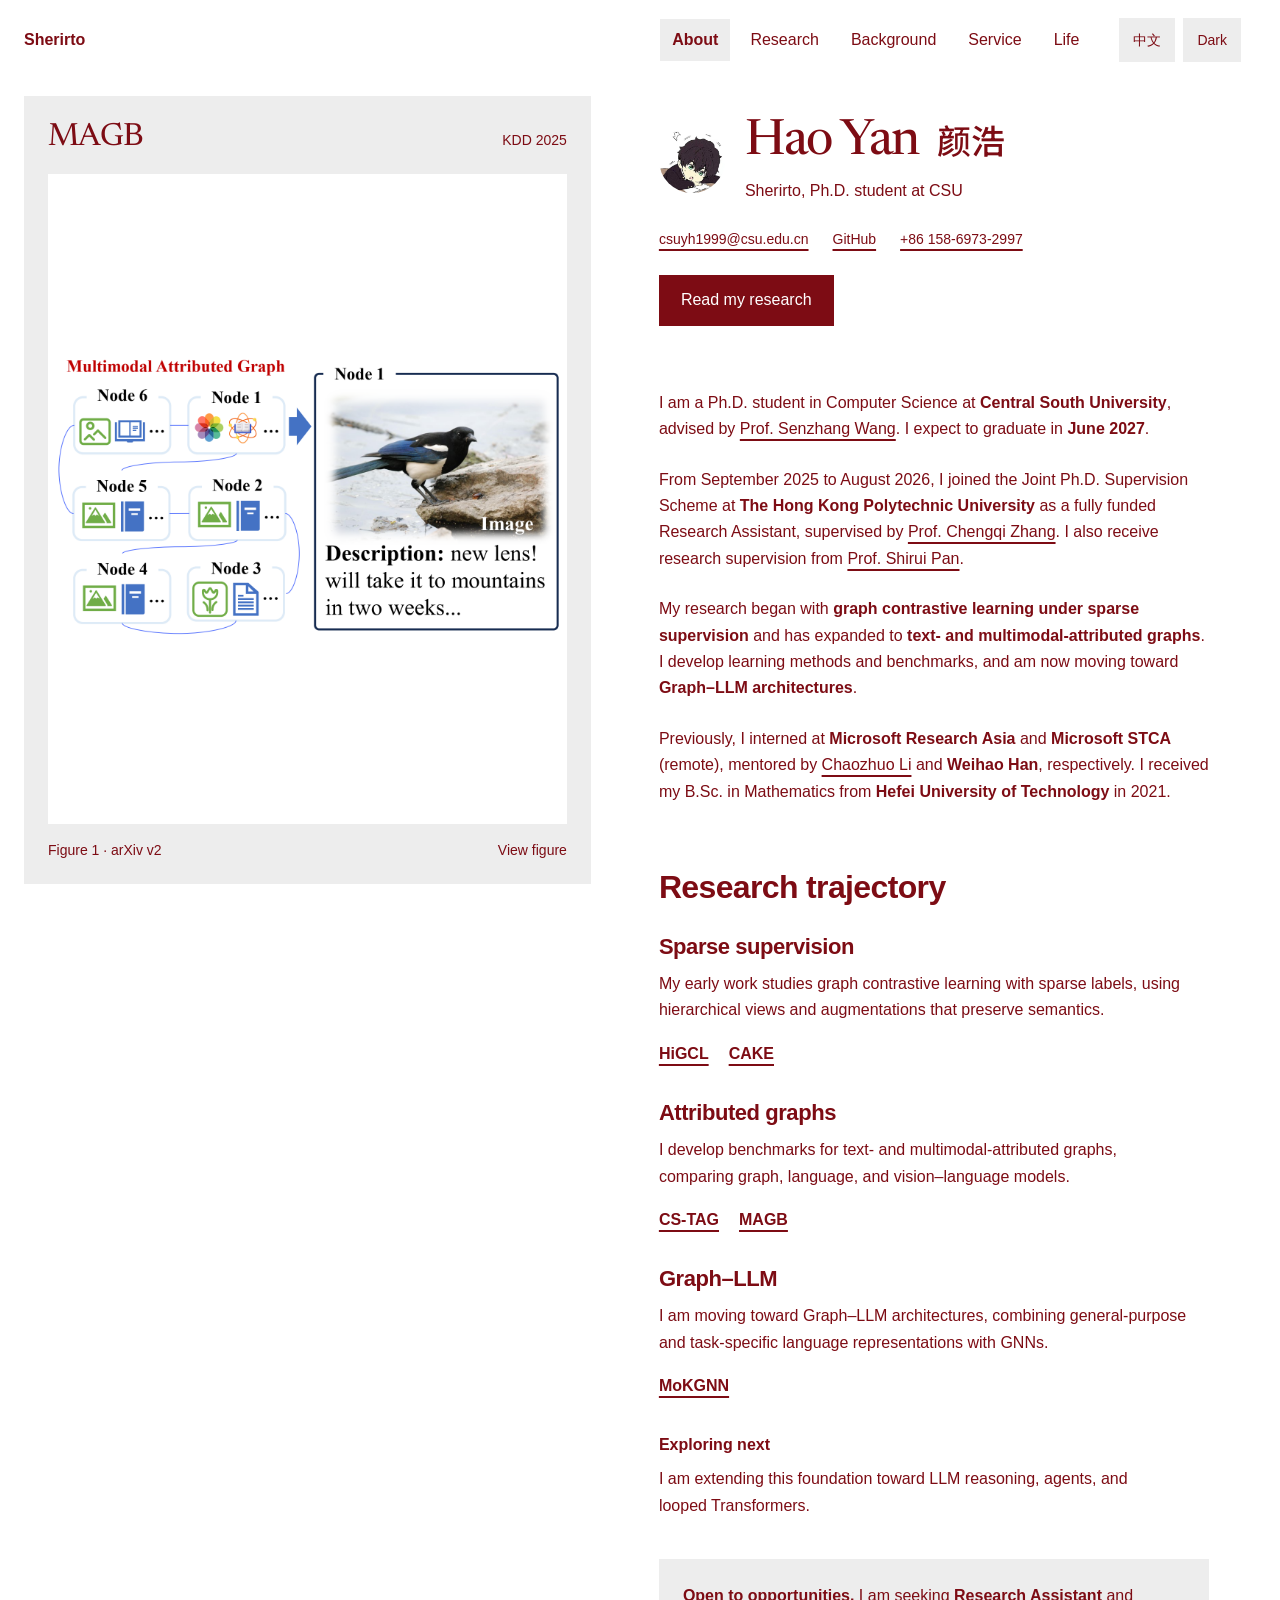
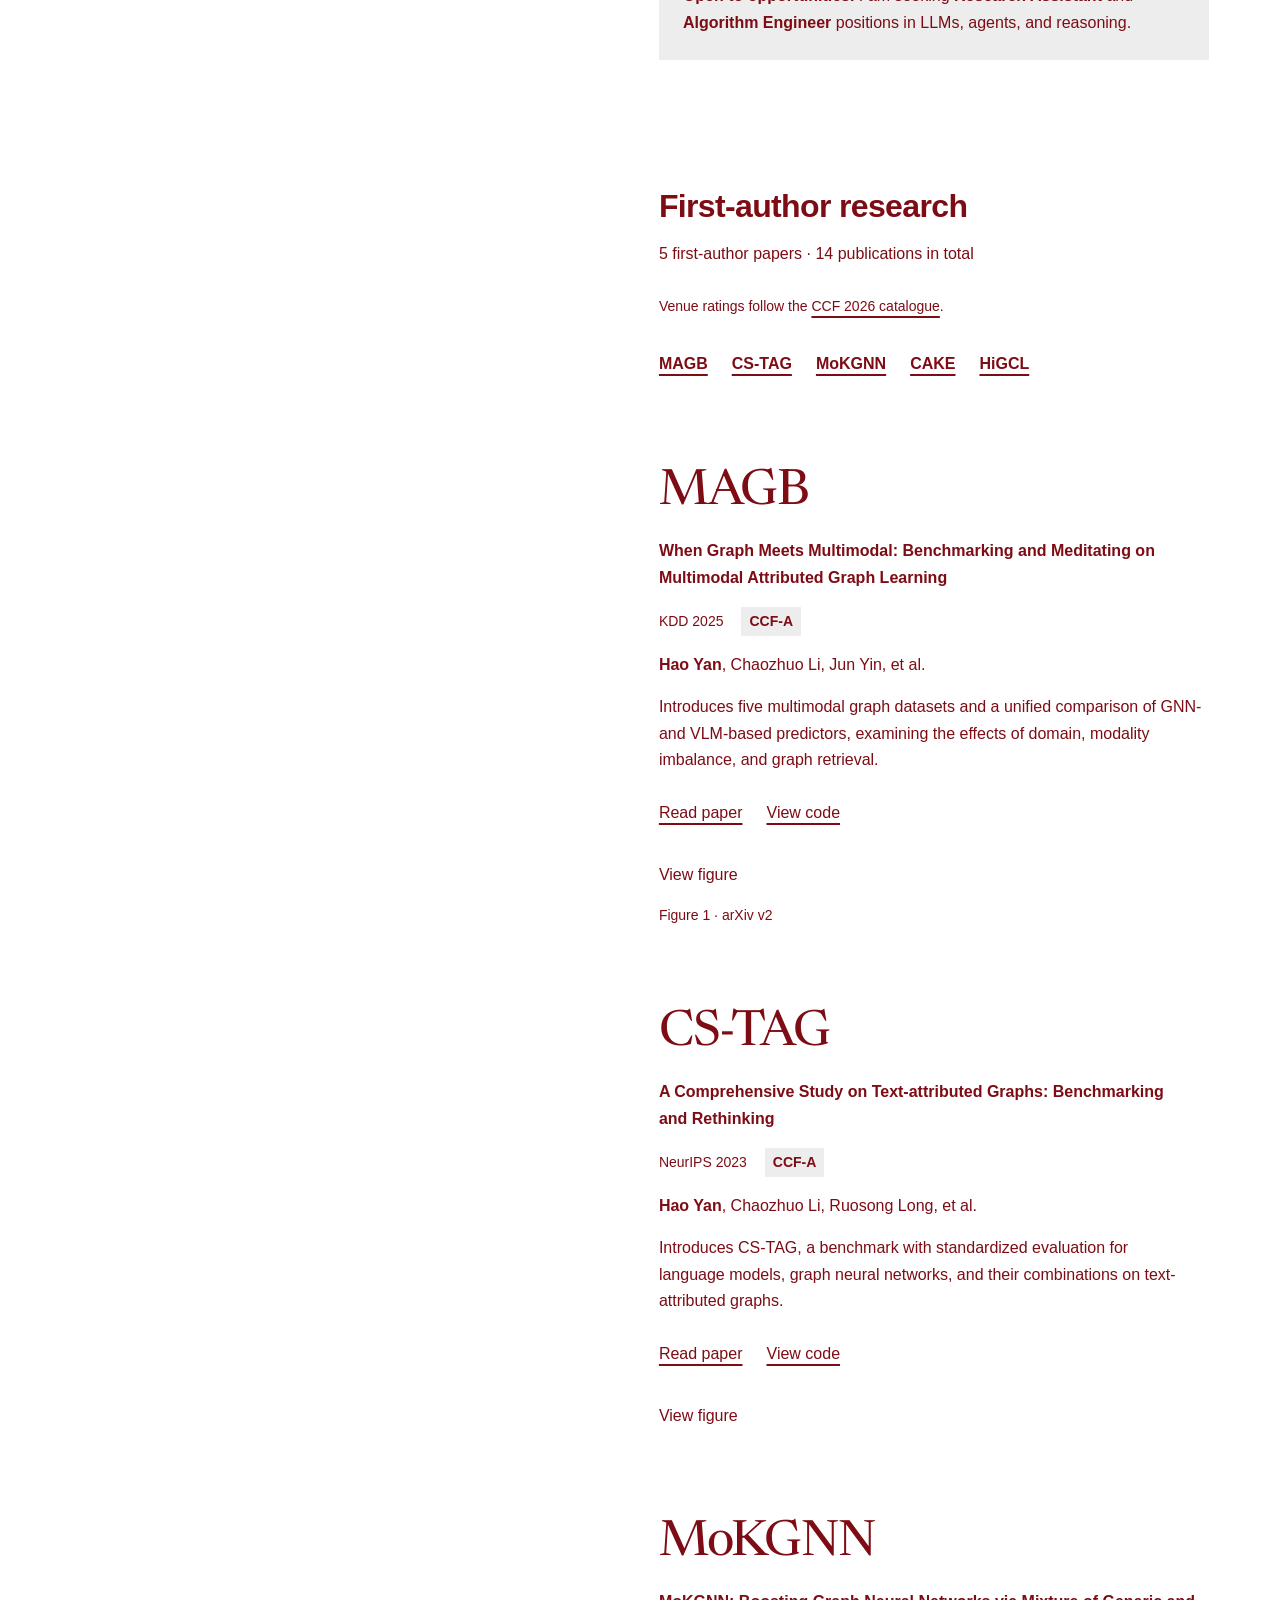
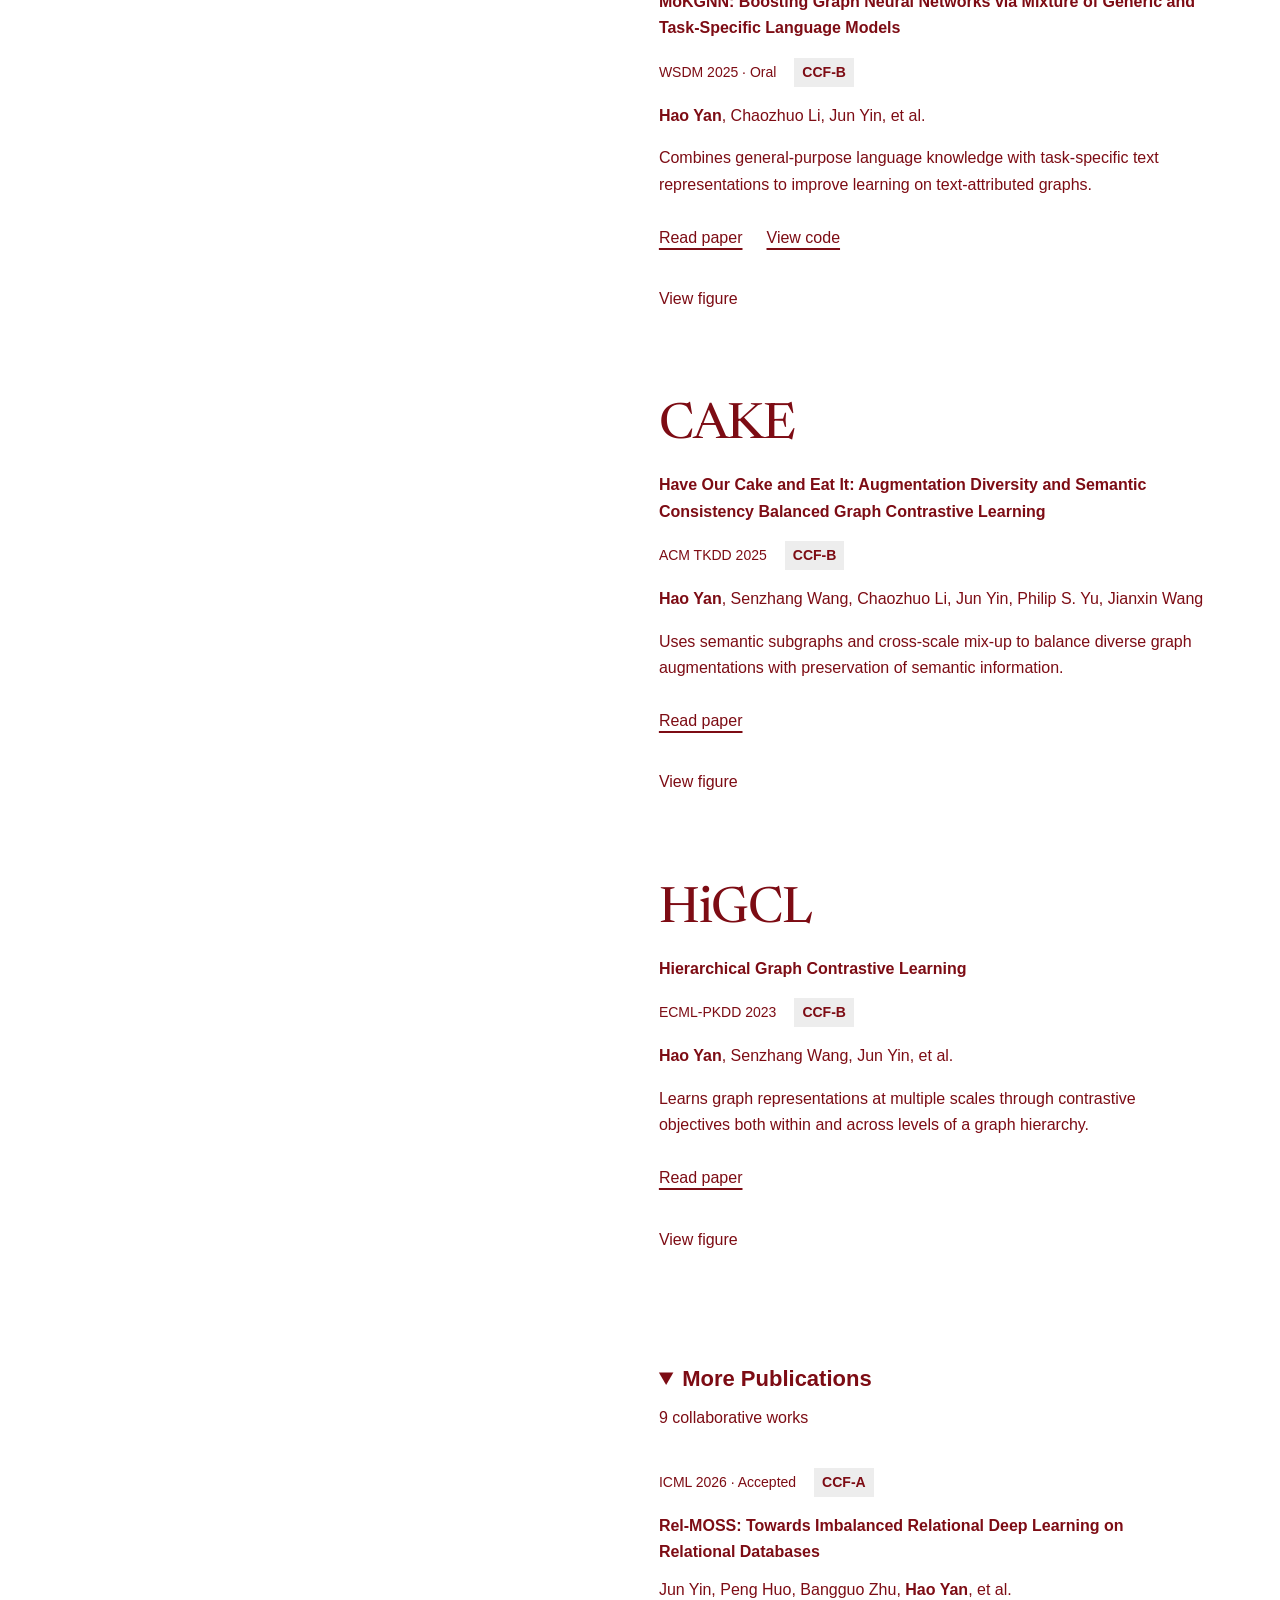
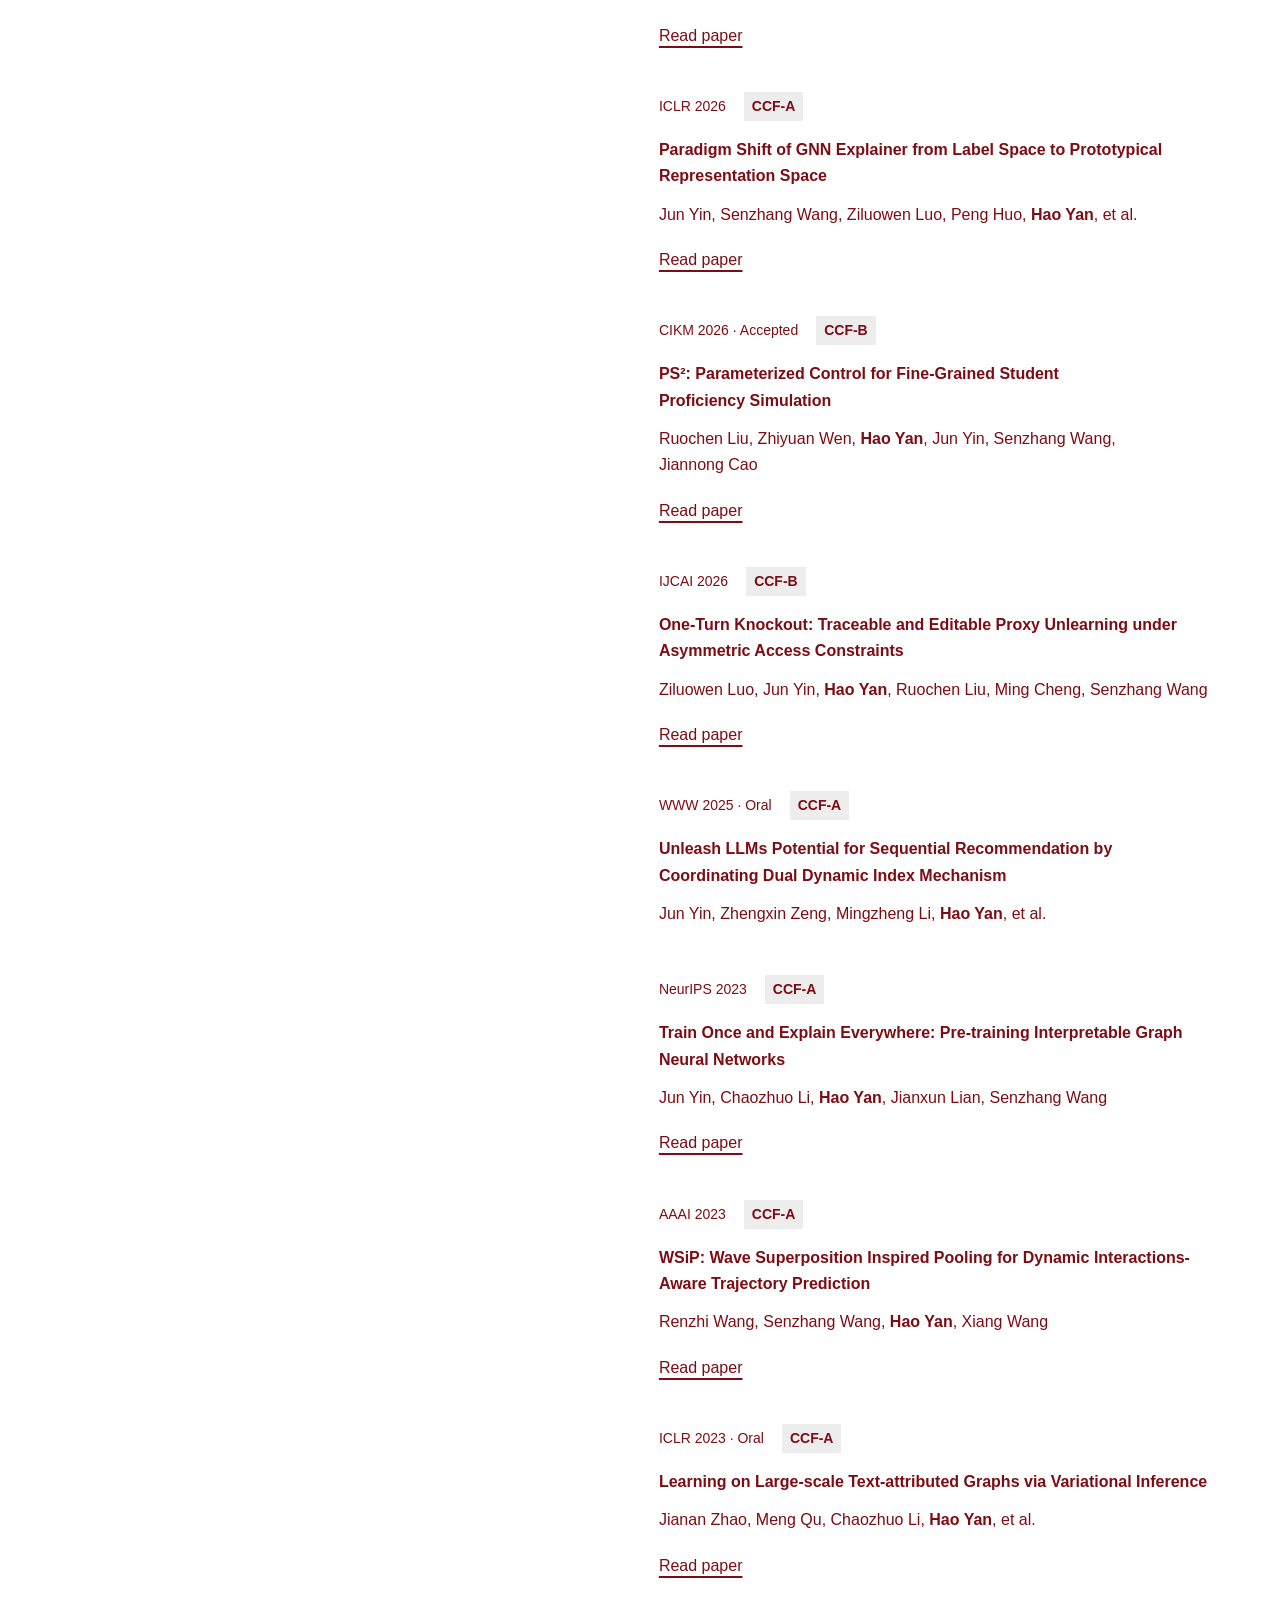
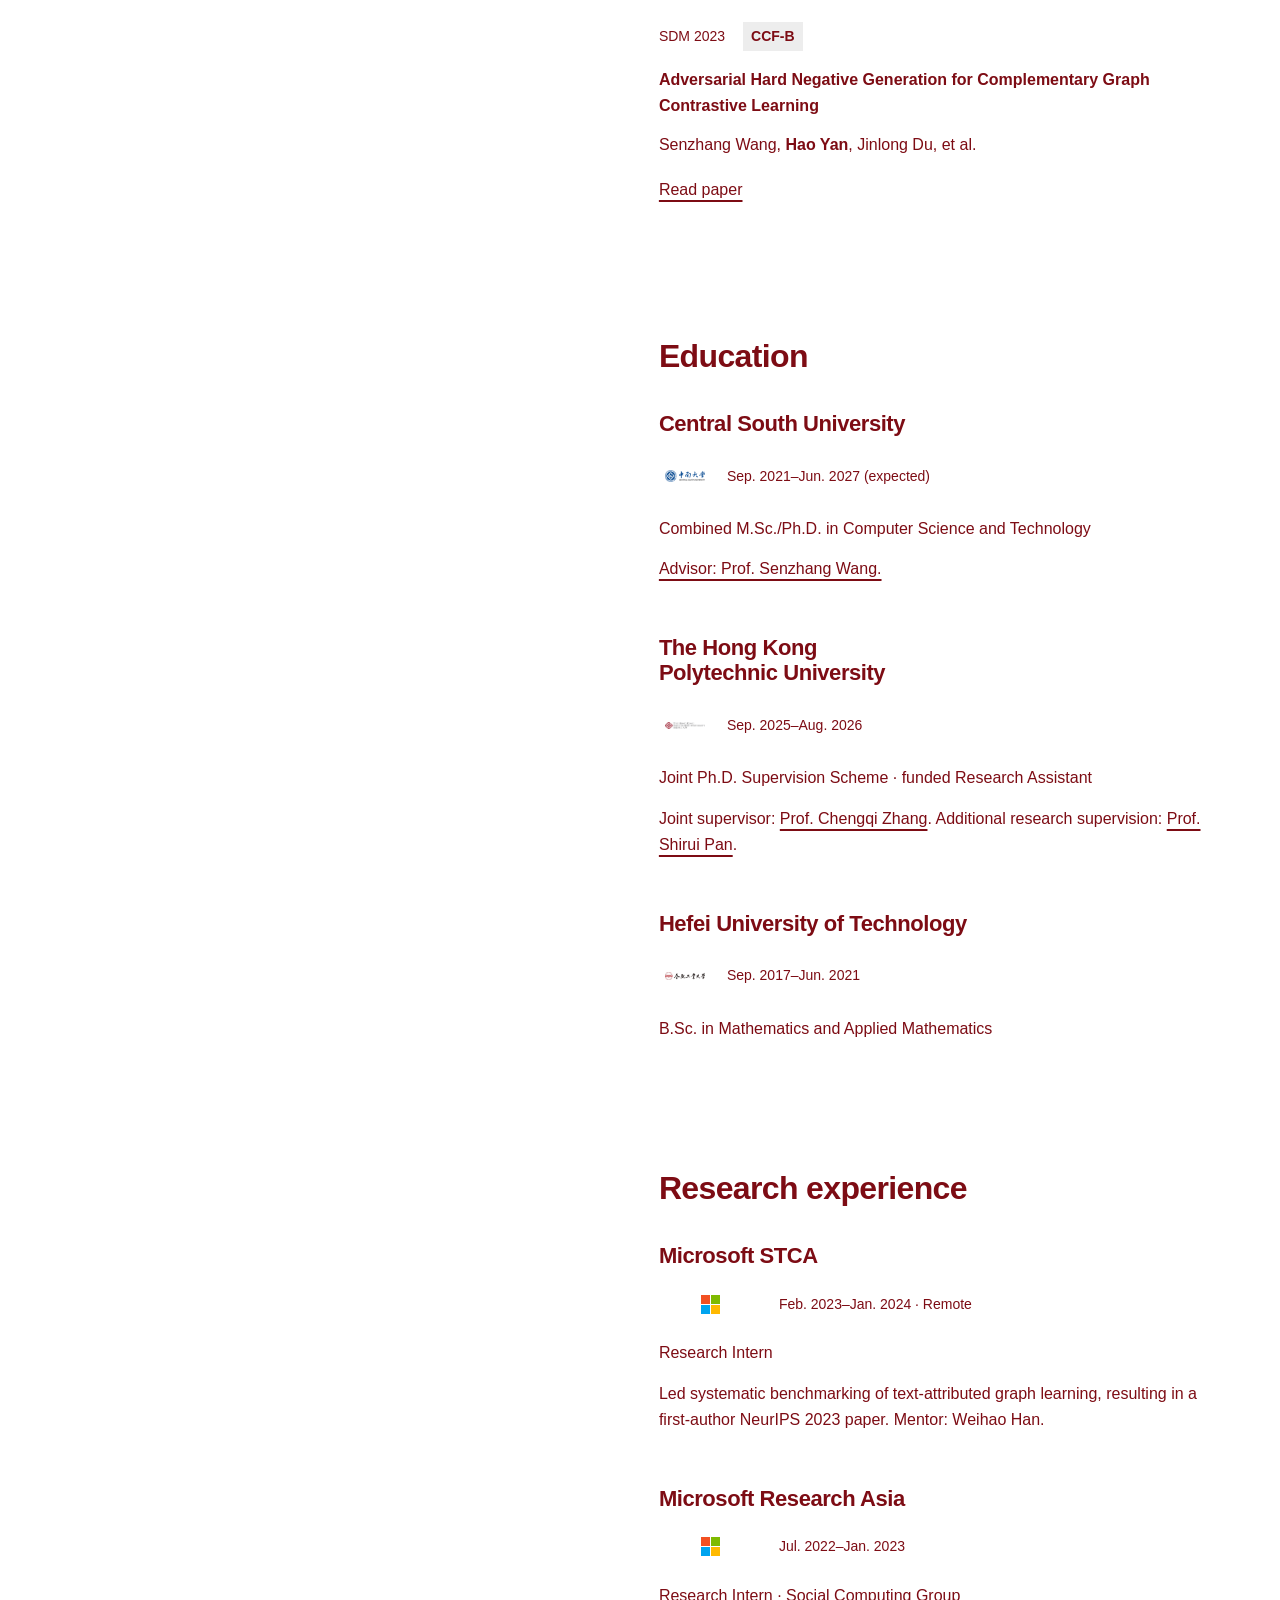
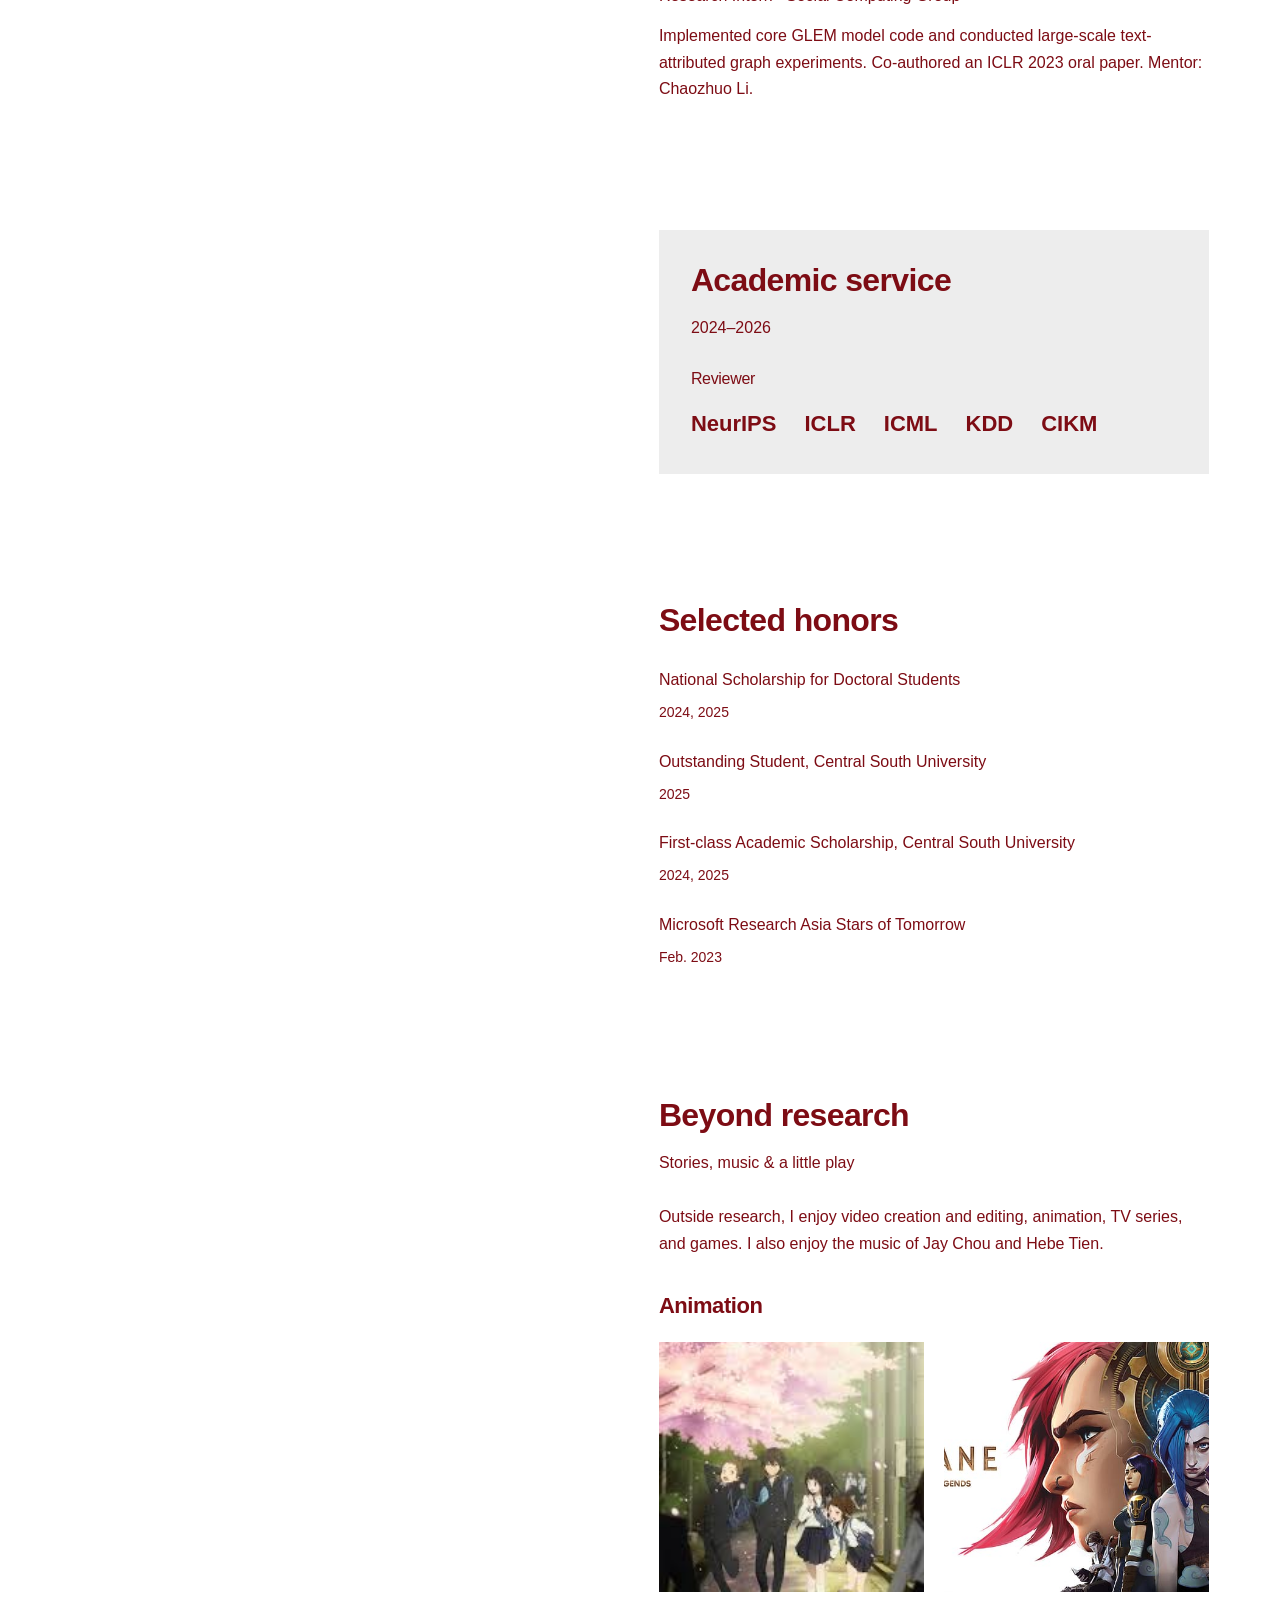
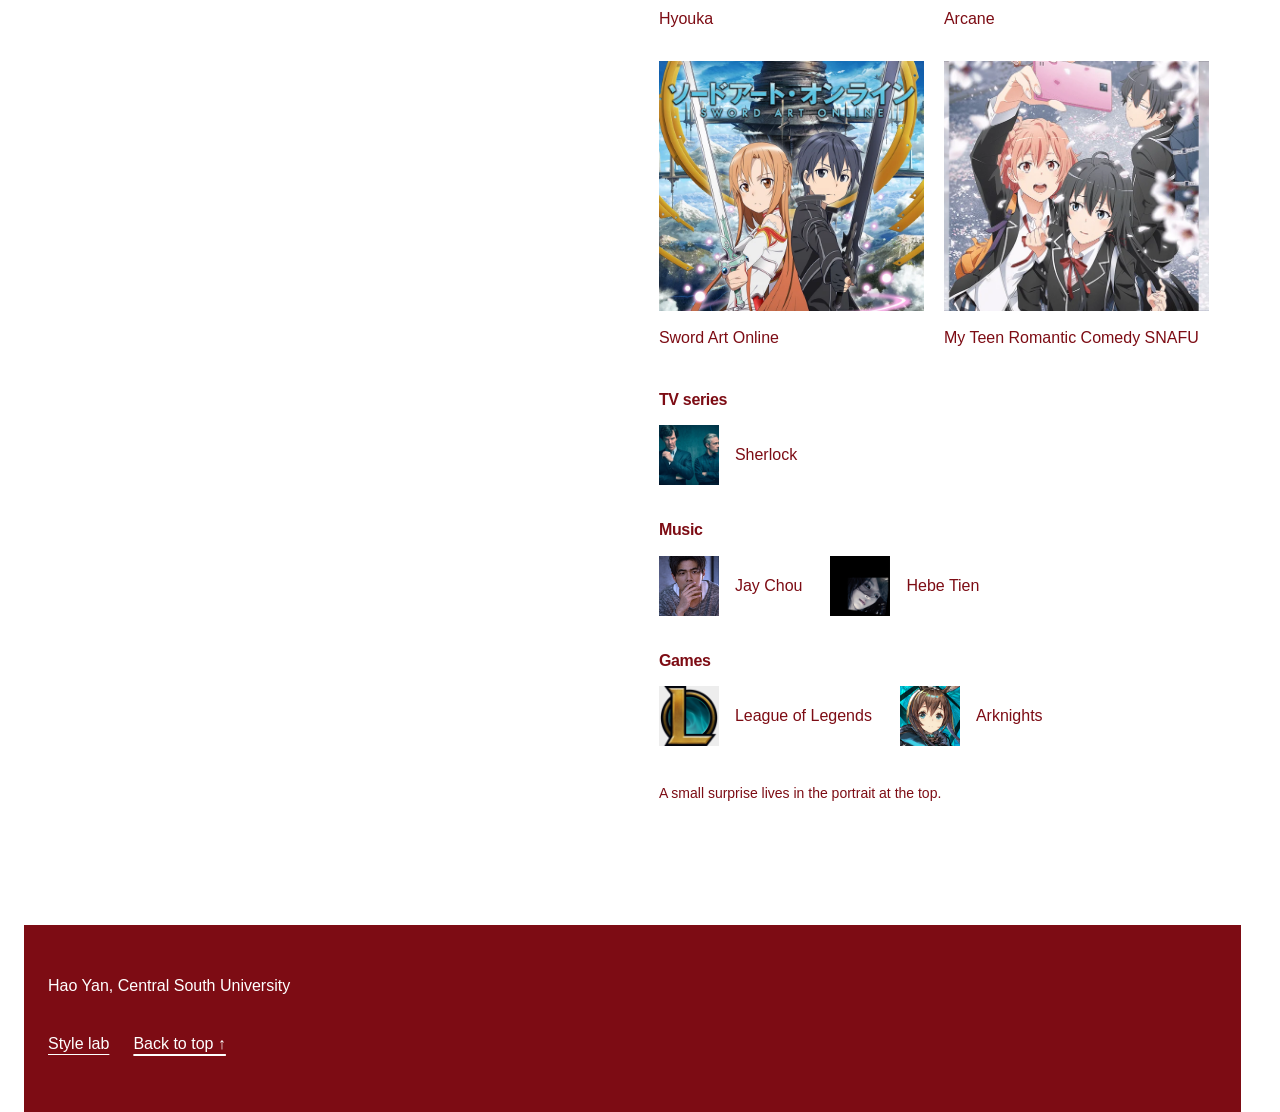
==== commit 309d414c: "Restyle academic homepage as a contextual research stage" ====
--- a/index.html
+++ b/index.html
@@ -13,108 +13,115 @@
 <meta property="og:description" content="Ph.D. student at Central South University. Graph–language models, multimodal learning, LLMs, agents, and reasoning. Seeking Research Assistant and Algorithm Engineer opportunities. Expected graduation: June 2027.">
 <meta property="og:image" content="https://sktsherlock.github.io/images/hao.jpg">
 <meta name="twitter:card" content="summary">
-</head><body><a class="skip" href="#main">Skip to content</a><div class="page"><header class="masthead"><span class="masthead-label">Academic Profile</span><nav aria-label="Main navigation"><a href="#about">About</a><a href="#research">Research</a><a href="#background">Background</a><a href="#service">Service</a></nav><div class="display-controls" aria-label="Display preferences"><a id="language-toggle" class="display-control" href="/zh/" hreflang="zh-CN" lang="zh-CN" aria-label="查看中文主页">中文</a><button id="theme-toggle" class="display-control" type="button" hidden><span data-theme-label>Dark</span></button></div><span class="reading-progress" aria-hidden="true"></span></header><main id="main"><section class="hero" aria-labelledby="name">
+</head><body><a class="skip" href="#main">Skip to content</a><div class="page"><header class="masthead"><a class="masthead-label" href="#name">Sherirto</a><nav aria-label="Main navigation"><a href="#about">About</a><a href="#research">Research</a><a href="#background">Background</a><a href="#service">Service</a><a href="#life">Life</a></nav><div class="display-controls" aria-label="Display preferences"><a id="language-toggle" class="display-control" href="/zh/" hreflang="zh-CN" lang="zh-CN" aria-label="查看中文主页">中文</a><button id="theme-toggle" class="display-control" type="button" hidden><span data-theme-label>Dark</span></button></div><span class="reading-progress" aria-hidden="true"></span></header><main id="main" class="folio-layout">
+<aside id="research-stage" class="folio-stage" aria-labelledby="stage-title">
+<div class="stage-heading"><h2 id="stage-title">MAGB</h2><p data-stage-context>KDD 2025</p></div>
+<a id="stage-image-link" class="stage-image-link" href="images/homepage/magb-data-example-arxiv-v2.png" data-figure-view data-figure-label="MAGB · KDD 2025" data-figure-title="When Graph Meets Multimodal: Benchmarking and Meditating on Multimodal Attributed Graph Learning" aria-label="Open full figure for When Graph Meets Multimodal: Benchmarking and Meditating on Multimodal Attributed Graph Learning"><img class="stage-image" src="images/homepage/magb-data-example-arxiv-v2.png" alt="A six-node multimodal graph and an expanded node showing a bird photograph with its text description." decoding="async"></a>
+<p class="stage-caption"><span data-stage-credit>Figure 1 · arXiv v2</span><span data-stage-action>View figure</span></p>
+</aside>
+<div class="folio-reading"><section class="hero" aria-labelledby="name">
   <div class="identity-row">
     <div class="identity">
       <a id="personal-corner-trigger" class="avatar-link" href="#life" aria-label="Explore Sherirto’s personal interests" title="A little detour"><img class="avatar" src="images/hao.jpg" alt="Hao Yan’s illustrated avatar" width="66" height="66"></a>
       <div class="name-line">
-        <h1 id="name"><span lang="en">Hao Yan</span><span class="name-separator" aria-hidden="true">·</span><span class="chinese-name" lang="zh-CN">颜浩</span></h1>
-        <p class="english-name"><strong>Sherirto</strong> · Ph.D. student</p>
+        <h1 id="name"><span lang="en">Hao Yan</span><span class="chinese-name" lang="zh-CN">颜浩</span></h1>
+        <p class="english-name"><strong>Sherirto</strong>, Ph.D. student at CSU</p>
       </div>
     </div>
-    <div class="contact-links"><a class="text-link email-link" href="mailto:csuyh1999@csu.edu.cn">csuyh1999@csu.edu.cn <span aria-hidden="true">↗</span></a><a class="text-link" href="https://github.com/sktsherlock">GitHub <span aria-hidden="true">↗</span></a><a class="text-link" href="tel:+8615869732997" aria-label="Call +86 158 6973 2997">+86 158-6973-2997 <span aria-hidden="true">↗</span></a></div>
+    <div class="contact-links"><a class="text-link email-link" href="mailto:csuyh1999@csu.edu.cn">csuyh1999@csu.edu.cn </a><a class="text-link" href="https://github.com/sktsherlock">GitHub </a><a class="text-link" href="tel:+8615869732997" aria-label="Call +86 158 6973 2997">+86 158-6973-2997 </a></div>
   </div>
+  <a class="primary-action" href="#research">Read my research</a>
+  <figure class="mobile-research-view"><a href="images/homepage/magb-data-example-arxiv-v2.png"><img src="images/homepage/magb-data-example-arxiv-v2.png" alt="A multimodal graph from MAGB, with node images and text" width="1410" height="792" decoding="async"></a><figcaption>MAGB, KDD 2025. Figure 1.</figcaption></figure>
   <div class="profile-grid">
-    <div class="about" id="about"><span id="about-me" class="legacy-anchor" aria-hidden="true"></span>
-      <h2>About me</h2>
+    <div class="about" id="about" aria-label="About me"><span id="about-me" class="legacy-anchor" aria-hidden="true"></span>
+
       <div class="hero-bio">
         <p>I am a Ph.D. student in Computer Science at <strong>Central South University</strong>, advised by <a href="https://senzhangwangcsu.github.io/index.html">Prof. Senzhang Wang</a>. I expect to graduate in <strong>June 2027</strong>.</p>
         <p>From September 2025 to August 2026, I joined the Joint Ph.D. Supervision Scheme at <strong>The Hong Kong Polytechnic University</strong> as a fully funded Research Assistant, supervised by <a href="https://chengqi-zhang.github.io/">Prof. Chengqi Zhang</a>. I also receive research supervision from <a href="https://shiruipan.github.io/">Prof. Shirui Pan</a>.</p>
         <p>My research began with <strong>graph contrastive learning under sparse supervision</strong> and has expanded to <strong>text- and multimodal-attributed graphs</strong>. I develop learning methods and benchmarks, and am now moving toward <strong>Graph–LLM architectures</strong>.</p>
-        <p class="bio-background">Previously, I interned at <strong>Microsoft Research Asia</strong> and <strong>Microsoft STCA</strong> (remote), mentored by <a href="https://whatsname1991.github.io/">Chaozhuo Li</a> and <strong>Weihao Han</strong>, respectively. I received my B.Sc. in Mathematics from <strong>Hefei University of Technology</strong> in 2021. <a href="#background">Education &amp; experience ↓</a></p>
+        <p class="bio-background">Previously, I interned at <strong>Microsoft Research Asia</strong> and <strong>Microsoft STCA</strong> (remote), mentored by <a href="https://whatsname1991.github.io/">Chaozhuo Li</a> and <strong>Weihao Han</strong>, respectively. I received my B.Sc. in Mathematics from <strong>Hefei University of Technology</strong> in 2021. </p>
       </div>
     </div>
     <aside class="research-overview" aria-labelledby="focus-title">
       <h2 id="focus-title">Research trajectory</h2>
       <div class="focus-list">
-        <div class="focus-item"><span class="focus-step" aria-hidden="true">01</span><h3>Graph learning with sparse labels</h3><p>My early work studies graph contrastive learning with sparse labels, using hierarchical views and augmentations that preserve semantics.</p><div class="focus-links"><a href="#higcl">HiGCL</a><a href="#cake">CAKE</a></div></div>
-        <div class="focus-item"><span class="focus-step" aria-hidden="true">02</span><h3>Text- and multimodal-attributed graphs</h3><p>I develop benchmarks for text- and multimodal-attributed graphs, comparing graph, language, and vision–language models.</p><div class="focus-links"><a href="#tag">CS-TAG</a><a href="#magb">MAGB</a></div></div>
-        <div class="focus-item"><span class="focus-step" aria-hidden="true">03</span><h3>Toward Graph–LLM architectures</h3><p>I am moving toward Graph–LLM architectures, combining general-purpose and task-specific language representations with GNNs.</p><div class="focus-links"><a href="#mokgnn">MoKGNN</a></div></div>
+        <div class="focus-item"><h3>Sparse supervision</h3><p>My early work studies graph contrastive learning with sparse labels, using hierarchical views and augmentations that preserve semantics.</p><div class="focus-links"><a href="#higcl">HiGCL</a><a href="#cake">CAKE</a></div></div>
+        <div class="focus-item"><h3>Attributed graphs</h3><p>I develop benchmarks for text- and multimodal-attributed graphs, comparing graph, language, and vision–language models.</p><div class="focus-links"><a href="#tag">CS-TAG</a><a href="#magb">MAGB</a></div></div>
+        <div class="focus-item"><h3>Graph–LLM</h3><p>I am moving toward Graph–LLM architectures, combining general-purpose and task-specific language representations with GNNs.</p><div class="focus-links"><a href="#mokgnn">MoKGNN</a></div></div>
       </div>
       <p class="research-direction"><strong>Exploring next</strong>I am extending this foundation toward LLM reasoning, agents, and looped Transformers.</p>
     </aside>
   </div>
   <p class="availability"><strong>Open to opportunities.</strong> I am seeking <strong>Research Assistant</strong> and <strong>Algorithm Engineer</strong> positions in LLMs, agents, and reasoning.</p>
 </section><section id="research" aria-labelledby="research-title"><span id="projects" class="legacy-anchor" aria-hidden="true"></span><span id="-news" class="legacy-anchor" aria-hidden="true"></span><span id="-publication" class="legacy-anchor" aria-hidden="true"></span>
-<div class="section-heading"><h2 id="research-title"><span class="chapter-index" aria-hidden="true">01</span><span>First-author research</span></h2><p>5 first-author papers · 14 publications in total</p></div>
+<div class="section-heading"><h2 id="research-title">First-author research</h2><p>5 first-author papers · 14 publications in total</p></div>
 <p class="publication-note">Venue ratings follow the <a href="https://www.ccf.org.cn/Academic_Evaluation/By_category/">CCF 2026 catalogue</a>.</p>
-<nav class="paper-index" aria-label="Jump to a first-author paper"><a href="#magb"><span aria-hidden="true">01</span>MAGB</a><a href="#tag"><span aria-hidden="true">02</span>CS-TAG</a><a href="#mokgnn"><span aria-hidden="true">03</span>MoKGNN</a><a href="#cake"><span aria-hidden="true">04</span>CAKE</a><a href="#higcl"><span aria-hidden="true">05</span>HiGCL</a></nav>
-<article class="paper paper-0" id="magb">
-  <figure><a href="images/homepage/magb-data-example-arxiv-v2.png" data-figure-view data-figure-label="MAGB · KDD 2025" aria-label="Open full figure for When Graph Meets Multimodal: Benchmarking and Meditating on Multimodal Attributed Graph Learning"><img src="images/homepage/previews/magb.webp" alt="A six-node multimodal graph and an expanded node showing a bird photograph with its text description." loading="lazy" decoding="async"><span class="figure-hint" aria-hidden="true">View figure ↗</span></a><figcaption><span class="figure-index">01 / MAGB</span><span>Figure 1 · arXiv v2</span></figcaption></figure>
-  <div class="paper-copy"><p class="eyebrow venue"><span>KDD 2025</span><span class="ccf-badge" data-tier="A">CCF-A</span></p><h3 lang="en"><a class="paper-title-link" href="https://doi.org/10.1145/3711896.3737404">When Graph Meets Multimodal: Benchmarking and Meditating on Multimodal Attributed Graph Learning</a></h3><p class="authors" lang="en"><strong>Hao Yan</strong>, Chaozhuo Li, Jun Yin, et al.</p><p class="paper-summary">Introduces five multimodal graph datasets and a unified comparison of GNN- and VLM-based predictors, examining the effects of domain, modality imbalance, and graph retrieval.</p><div class="paper-links"><a class="text-link" href="https://doi.org/10.1145/3711896.3737404">Read paper <span aria-hidden="true">↗</span></a><a class="text-link" href="https://github.com/sktsherlock/MAGB">View code <span aria-hidden="true">↗</span></a></div></div>
+<nav class="paper-index" aria-label="Jump to a first-author paper"><a href="#magb">MAGB</a><a href="#tag">CS-TAG</a><a href="#mokgnn">MoKGNN</a><a href="#cake">CAKE</a><a href="#higcl">HiGCL</a></nav>
+<article class="paper paper-0" id="magb" data-stage-key="magb" aria-labelledby="magb-heading">
+  <figure><a href="images/homepage/magb-data-example-arxiv-v2.png" data-figure-view data-figure-label="MAGB · KDD 2025" data-figure-title="When Graph Meets Multimodal: Benchmarking and Meditating on Multimodal Attributed Graph Learning" aria-label="Open full figure for When Graph Meets Multimodal: Benchmarking and Meditating on Multimodal Attributed Graph Learning"><img src="images/homepage/previews/magb.webp" alt="A six-node multimodal graph and an expanded node showing a bird photograph with its text description." width="1000" height="562" loading="lazy" decoding="async"><span class="figure-hint">View figure</span></a><figcaption>Figure 1 · arXiv v2</figcaption></figure>
+  <div class="paper-copy"><h3 id="magb-heading" lang="en">MAGB</h3><p class="paper-citation" lang="en"><a class="paper-title-link" href="https://doi.org/10.1145/3711896.3737404">When Graph Meets Multimodal: Benchmarking and Meditating on Multimodal Attributed Graph Learning</a></p><p class="venue"><span>KDD 2025</span><span class="ccf-badge" data-tier="A">CCF-A</span></p><p class="authors" lang="en"><strong>Hao Yan</strong>, Chaozhuo Li, Jun Yin, et al.</p><p class="paper-summary">Introduces five multimodal graph datasets and a unified comparison of GNN- and VLM-based predictors, examining the effects of domain, modality imbalance, and graph retrieval.</p><div class="paper-links"><a class="text-link" href="https://doi.org/10.1145/3711896.3737404">Read paper</a><a class="text-link" href="https://github.com/sktsherlock/MAGB">View code</a></div></div>
 </article>
-<article class="paper paper-1" id="tag">
-  <figure><a href="images/CSTAG.png" data-figure-view data-figure-label="CS-TAG · NeurIPS 2023" aria-label="Open full figure for A Comprehensive Study on Text-attributed Graphs: Benchmarking and Rethinking"><img src="images/homepage/previews/tag.webp" alt="Benchmarking language and graph models for text-attributed graph learning." loading="lazy" decoding="async"><span class="figure-hint" aria-hidden="true">View figure ↗</span></a><figcaption><span class="figure-index">02 / CS-TAG</span></figcaption></figure>
-  <div class="paper-copy"><p class="eyebrow venue"><span>NeurIPS 2023</span><span class="ccf-badge" data-tier="A">CCF-A</span></p><h3 lang="en"><a class="paper-title-link" href="https://papers.neurips.cc/paper_files/paper/2023/file/37d00f567a18b478065f1a91b95622a0-Paper-Datasets_and_Benchmarks.pdf">A Comprehensive Study on Text-attributed Graphs: Benchmarking and Rethinking</a></h3><p class="authors" lang="en"><strong>Hao Yan</strong>, Chaozhuo Li, Ruosong Long, et al.</p><p class="paper-summary">Introduces CS-TAG, a benchmark with standardized evaluation for language models, graph neural networks, and their combinations on text-attributed graphs.</p><div class="paper-links"><a class="text-link" href="https://papers.neurips.cc/paper_files/paper/2023/file/37d00f567a18b478065f1a91b95622a0-Paper-Datasets_and_Benchmarks.pdf">Read paper <span aria-hidden="true">↗</span></a><a class="text-link" href="https://github.com/sktsherlock/TAG-Benchmark">View code <span aria-hidden="true">↗</span></a></div></div>
+<article class="paper paper-1" id="tag" data-stage-key="tag" aria-labelledby="tag-heading">
+  <figure><a href="images/CSTAG.png" data-figure-view data-figure-label="CS-TAG · NeurIPS 2023" data-figure-title="A Comprehensive Study on Text-attributed Graphs: Benchmarking and Rethinking" aria-label="Open full figure for A Comprehensive Study on Text-attributed Graphs: Benchmarking and Rethinking"><img src="images/homepage/previews/tag.webp" alt="Benchmarking language and graph models for text-attributed graph learning." width="1000" height="524" loading="lazy" decoding="async"><span class="figure-hint">View figure</span></a></figure>
+  <div class="paper-copy"><h3 id="tag-heading" lang="en">CS-TAG</h3><p class="paper-citation" lang="en"><a class="paper-title-link" href="https://papers.neurips.cc/paper_files/paper/2023/file/37d00f567a18b478065f1a91b95622a0-Paper-Datasets_and_Benchmarks.pdf">A Comprehensive Study on Text-attributed Graphs: Benchmarking and Rethinking</a></p><p class="venue"><span>NeurIPS 2023</span><span class="ccf-badge" data-tier="A">CCF-A</span></p><p class="authors" lang="en"><strong>Hao Yan</strong>, Chaozhuo Li, Ruosong Long, et al.</p><p class="paper-summary">Introduces CS-TAG, a benchmark with standardized evaluation for language models, graph neural networks, and their combinations on text-attributed graphs.</p><div class="paper-links"><a class="text-link" href="https://papers.neurips.cc/paper_files/paper/2023/file/37d00f567a18b478065f1a91b95622a0-Paper-Datasets_and_Benchmarks.pdf">Read paper</a><a class="text-link" href="https://github.com/sktsherlock/TAG-Benchmark">View code</a></div></div>
 </article>
-<article class="paper paper-2" id="mokgnn">
-  <figure><a href="images/MokGNN.jpg" data-figure-view data-figure-label="MoKGNN · WSDM 2025 · Oral" aria-label="Open full figure for MoKGNN: Boosting Graph Neural Networks via Mixture of Generic and Task-Specific Language Models"><img src="images/homepage/previews/mokgnn.webp" alt="Generic and task-specific language models meet graph representation learning." loading="lazy" decoding="async"><span class="figure-hint" aria-hidden="true">View figure ↗</span></a><figcaption><span class="figure-index">03 / MoKGNN</span></figcaption></figure>
-  <div class="paper-copy"><p class="eyebrow venue"><span>WSDM 2025 · Oral</span><span class="ccf-badge" data-tier="B">CCF-B</span></p><h3 lang="en"><a class="paper-title-link" href="https://doi.org/10.1145/3701551.3703571">MoKGNN: Boosting Graph Neural Networks via Mixture of Generic and Task-Specific Language Models</a></h3><p class="authors" lang="en"><strong>Hao Yan</strong>, Chaozhuo Li, Jun Yin, et al.</p><p class="paper-summary">Combines general-purpose language knowledge with task-specific text representations to improve learning on text-attributed graphs.</p><div class="paper-links"><a class="text-link" href="https://doi.org/10.1145/3701551.3703571">Read paper <span aria-hidden="true">↗</span></a><a class="text-link" href="https://github.com/sktsherlock/MoKGNN">View code <span aria-hidden="true">↗</span></a></div></div>
+<article class="paper paper-2" id="mokgnn" data-stage-key="mokgnn" aria-labelledby="mokgnn-heading">
+  <figure><a href="images/MokGNN.jpg" data-figure-view data-figure-label="MoKGNN · WSDM 2025 · Oral" data-figure-title="MoKGNN: Boosting Graph Neural Networks via Mixture of Generic and Task-Specific Language Models" aria-label="Open full figure for MoKGNN: Boosting Graph Neural Networks via Mixture of Generic and Task-Specific Language Models"><img src="images/homepage/previews/mokgnn.webp" alt="Generic and task-specific language models meet graph representation learning." width="1000" height="382" loading="lazy" decoding="async"><span class="figure-hint">View figure</span></a></figure>
+  <div class="paper-copy"><h3 id="mokgnn-heading" lang="en">MoKGNN</h3><p class="paper-citation" lang="en"><a class="paper-title-link" href="https://doi.org/10.1145/3701551.3703571">MoKGNN: Boosting Graph Neural Networks via Mixture of Generic and Task-Specific Language Models</a></p><p class="venue"><span>WSDM 2025 · Oral</span><span class="ccf-badge" data-tier="B">CCF-B</span></p><p class="authors" lang="en"><strong>Hao Yan</strong>, Chaozhuo Li, Jun Yin, et al.</p><p class="paper-summary">Combines general-purpose language knowledge with task-specific text representations to improve learning on text-attributed graphs.</p><div class="paper-links"><a class="text-link" href="https://doi.org/10.1145/3701551.3703571">Read paper</a><a class="text-link" href="https://github.com/sktsherlock/MoKGNN">View code</a></div></div>
 </article>
-<article class="paper paper-3" id="cake">
-  <figure><a href="images/TKDD.jpg" data-figure-view data-figure-label="CAKE · ACM TKDD 2025" aria-label="Open full figure for Have Our Cake and Eat It: Augmentation Diversity and Semantic Consistency Balanced Graph Contrastive Learning"><img src="images/homepage/previews/cake.webp" alt="Balancing semantic consistency and augmentation diversity through cross-scale graph contrastive learning." loading="lazy" decoding="async"><span class="figure-hint" aria-hidden="true">View figure ↗</span></a><figcaption><span class="figure-index">04 / CAKE</span></figcaption></figure>
-  <div class="paper-copy"><p class="eyebrow venue"><span>ACM TKDD 2025</span><span class="ccf-badge" data-tier="B">CCF-B</span></p><h3 lang="en"><a class="paper-title-link" href="https://doi.org/10.1145/3728646">Have Our Cake and Eat It: Augmentation Diversity and Semantic Consistency Balanced Graph Contrastive Learning</a></h3><p class="authors" lang="en"><strong>Hao Yan</strong>, Senzhang Wang, Chaozhuo Li, Jun Yin, Philip S. Yu, Jianxin Wang</p><p class="paper-summary">Uses semantic subgraphs and cross-scale mix-up to balance diverse graph augmentations with preservation of semantic information.</p><div class="paper-links"><a class="text-link" href="https://doi.org/10.1145/3728646">Read paper <span aria-hidden="true">↗</span></a></div></div>
+<article class="paper paper-3" id="cake" data-stage-key="cake" aria-labelledby="cake-heading">
+  <figure><a href="images/TKDD.jpg" data-figure-view data-figure-label="CAKE · ACM TKDD 2025" data-figure-title="Have Our Cake and Eat It: Augmentation Diversity and Semantic Consistency Balanced Graph Contrastive Learning" aria-label="Open full figure for Have Our Cake and Eat It: Augmentation Diversity and Semantic Consistency Balanced Graph Contrastive Learning"><img src="images/homepage/previews/cake.webp" alt="Balancing semantic consistency and augmentation diversity through cross-scale graph contrastive learning." width="1000" height="555" loading="lazy" decoding="async"><span class="figure-hint">View figure</span></a></figure>
+  <div class="paper-copy"><h3 id="cake-heading" lang="en">CAKE</h3><p class="paper-citation" lang="en"><a class="paper-title-link" href="https://doi.org/10.1145/3728646">Have Our Cake and Eat It: Augmentation Diversity and Semantic Consistency Balanced Graph Contrastive Learning</a></p><p class="venue"><span>ACM TKDD 2025</span><span class="ccf-badge" data-tier="B">CCF-B</span></p><p class="authors" lang="en"><strong>Hao Yan</strong>, Senzhang Wang, Chaozhuo Li, Jun Yin, Philip S. Yu, Jianxin Wang</p><p class="paper-summary">Uses semantic subgraphs and cross-scale mix-up to balance diverse graph augmentations with preservation of semantic information.</p><div class="paper-links"><a class="text-link" href="https://doi.org/10.1145/3728646">Read paper</a></div></div>
 </article>
-<article class="paper paper-4" id="higcl">
-  <figure><a href="images/HIGCL.jpg" data-figure-view data-figure-label="HiGCL · ECML-PKDD 2023" aria-label="Open full figure for Hierarchical Graph Contrastive Learning"><img src="images/homepage/previews/higcl.webp" alt="Within-level and cross-level contrastive learning over a hierarchy of pooled graphs." loading="lazy" decoding="async"><span class="figure-hint" aria-hidden="true">View figure ↗</span></a><figcaption><span class="figure-index">05 / HiGCL</span></figcaption></figure>
-  <div class="paper-copy"><p class="eyebrow venue"><span>ECML-PKDD 2023</span><span class="ccf-badge" data-tier="B">CCF-B</span></p><h3 lang="en"><a class="paper-title-link" href="https://link.springer.com/chapter/10.1007/978-3-031-43415-0_41">Hierarchical Graph Contrastive Learning</a></h3><p class="authors" lang="en"><strong>Hao Yan</strong>, Senzhang Wang, Jun Yin, et al.</p><p class="paper-summary">Learns graph representations at multiple scales through contrastive objectives both within and across levels of a graph hierarchy.</p><div class="paper-links"><a class="text-link" href="https://link.springer.com/chapter/10.1007/978-3-031-43415-0_41">Read paper <span aria-hidden="true">↗</span></a></div></div>
+<article class="paper paper-4" id="higcl" data-stage-key="higcl" aria-labelledby="higcl-heading">
+  <figure><a href="images/HIGCL.jpg" data-figure-view data-figure-label="HiGCL · ECML-PKDD 2023" data-figure-title="Hierarchical Graph Contrastive Learning" aria-label="Open full figure for Hierarchical Graph Contrastive Learning"><img src="images/homepage/previews/higcl.webp" alt="Within-level and cross-level contrastive learning over a hierarchy of pooled graphs." width="1000" height="534" loading="lazy" decoding="async"><span class="figure-hint">View figure</span></a></figure>
+  <div class="paper-copy"><h3 id="higcl-heading" lang="en">HiGCL</h3><p class="paper-citation" lang="en"><a class="paper-title-link" href="https://link.springer.com/chapter/10.1007/978-3-031-43415-0_41">Hierarchical Graph Contrastive Learning</a></p><p class="venue"><span>ECML-PKDD 2023</span><span class="ccf-badge" data-tier="B">CCF-B</span></p><p class="authors" lang="en"><strong>Hao Yan</strong>, Senzhang Wang, Jun Yin, et al.</p><p class="paper-summary">Learns graph representations at multiple scales through contrastive objectives both within and across levels of a graph hierarchy.</p><div class="paper-links"><a class="text-link" href="https://link.springer.com/chapter/10.1007/978-3-031-43415-0_41">Read paper</a></div></div>
 </article>
-<details class="publication-record" open><summary>More Publications <span>9 collaborative works</span></summary><article class="archive-paper" id="relmoss"><p class="archive-venue"><span>ICML 2026 · Accepted</span><span class="ccf-badge" data-tier="A">CCF-A</span></p><div><h3 lang="en"><a class="paper-title-link" href="https://arxiv.org/abs/2603.07916">Rel-MOSS: Towards Imbalanced Relational Deep Learning on Relational Databases</a></h3><p class="authors" lang="en">Jun Yin, Peng Huo, Bangguo Zhu, <strong>Hao Yan</strong>, et al.</p><div class="paper-links"><a class="text-link" href="https://arxiv.org/abs/2603.07916">Read paper <span aria-hidden="true">↗</span></a></div></div></article>
-<article class="archive-paper" id="proto"><p class="archive-venue"><span>ICLR 2026</span><span class="ccf-badge" data-tier="A">CCF-A</span></p><div><h3 lang="en"><a class="paper-title-link" href="https://openreview.net/forum?id=X7eYISNf01">Paradigm Shift of GNN Explainer from Label Space to Prototypical Representation Space</a></h3><p class="authors" lang="en">Jun Yin, Senzhang Wang, Ziluowen Luo, Peng Huo, <strong>Hao Yan</strong>, et al.</p><div class="paper-links"><a class="text-link" href="https://openreview.net/forum?id=X7eYISNf01">Read paper <span aria-hidden="true">↗</span></a></div></div></article>
-<article class="archive-paper" id="ps2"><p class="archive-venue"><span>CIKM 2026 · Accepted</span><span class="ccf-badge" data-tier="B">CCF-B</span></p><div><h3 lang="en"><a class="paper-title-link" href="https://arxiv.org/abs/2602.00850">PS²: Parameterized Control for Fine-Grained Student Proficiency Simulation</a></h3><p class="authors" lang="en">Ruochen Liu, Zhiyuan Wen, <strong>Hao Yan</strong>, Jun Yin, Senzhang Wang, Jiannong Cao</p><div class="paper-links"><a class="text-link" href="https://arxiv.org/abs/2602.00850">Read paper <span aria-hidden="true">↗</span></a></div></div></article>
-<article class="archive-paper" id="otk"><p class="archive-venue"><span>IJCAI 2026</span><span class="ccf-badge" data-tier="B">CCF-B</span></p><div><h3 lang="en"><a class="paper-title-link" href="https://www.ijcai.org/proceedings/2026/78">One-Turn Knockout: Traceable and Editable Proxy Unlearning under Asymmetric Access Constraints</a></h3><p class="authors" lang="en">Ziluowen Luo, Jun Yin, <strong>Hao Yan</strong>, Ruochen Liu, Ming Cheng, Senzhang Wang</p><div class="paper-links"><a class="text-link" href="https://www.ijcai.org/proceedings/2026/78">Read paper <span aria-hidden="true">↗</span></a></div></div></article>
-<article class="archive-paper" id="dualindex"><p class="archive-venue"><span>WWW 2025 · Oral</span><span class="ccf-badge" data-tier="A">CCF-A</span></p><div><h3 lang="en">Unleash LLMs Potential for Sequential Recommendation by Coordinating Dual Dynamic Index Mechanism</h3><p class="authors" lang="en">Jun Yin, Zhengxin Zeng, Mingzheng Li, <strong>Hao Yan</strong>, et al.</p><div class="paper-links"></div></div></article>
-<article class="archive-paper" id="pignn"><p class="archive-venue"><span>NeurIPS 2023</span><span class="ccf-badge" data-tier="A">CCF-A</span></p><div><h3 lang="en"><a class="paper-title-link" href="https://papers.neurips.cc/paper_files/paper/2023/file/6ecd51685e2d765bc0ad32a2e73faf62-Paper-Conference.pdf">Train Once and Explain Everywhere: Pre-training Interpretable Graph Neural Networks</a></h3><p class="authors" lang="en">Jun Yin, Chaozhuo Li, <strong>Hao Yan</strong>, Jianxun Lian, Senzhang Wang</p><div class="paper-links"><a class="text-link" href="https://papers.neurips.cc/paper_files/paper/2023/file/6ecd51685e2d765bc0ad32a2e73faf62-Paper-Conference.pdf">Read paper <span aria-hidden="true">↗</span></a></div></div></article>
-<article class="archive-paper" id="wsip"><p class="archive-venue"><span>AAAI 2023</span><span class="ccf-badge" data-tier="A">CCF-A</span></p><div><h3 lang="en"><a class="paper-title-link" href="https://doi.org/10.1609/aaai.v37i4.25592">WSiP: Wave Superposition Inspired Pooling for Dynamic Interactions-Aware Trajectory Prediction</a></h3><p class="authors" lang="en">Renzhi Wang, Senzhang Wang, <strong>Hao Yan</strong>, Xiang Wang</p><div class="paper-links"><a class="text-link" href="https://doi.org/10.1609/aaai.v37i4.25592">Read paper <span aria-hidden="true">↗</span></a></div></div></article>
-<article class="archive-paper" id="glem"><p class="archive-venue"><span>ICLR 2023 · Oral</span><span class="ccf-badge" data-tier="A">CCF-A</span></p><div><h3 lang="en"><a class="paper-title-link" href="https://arxiv.org/abs/2210.14709">Learning on Large-scale Text-attributed Graphs via Variational Inference</a></h3><p class="authors" lang="en">Jianan Zhao, Meng Qu, Chaozhuo Li, <strong>Hao Yan</strong>, et al.</p><div class="paper-links"><a class="text-link" href="https://arxiv.org/abs/2210.14709">Read paper <span aria-hidden="true">↗</span></a></div></div></article>
-<article class="archive-paper" id="adgcl"><p class="archive-venue"><span>SDM 2023</span><span class="ccf-badge" data-tier="B">CCF-B</span></p><div><h3 lang="en"><a class="paper-title-link" href="https://epubs.siam.org/doi/10.1137/1.9781611977653.ch19">Adversarial Hard Negative Generation for Complementary Graph Contrastive Learning</a></h3><p class="authors" lang="en">Senzhang Wang, <strong>Hao Yan</strong>, Jinlong Du, et al.</p><div class="paper-links"><a class="text-link" href="https://epubs.siam.org/doi/10.1137/1.9781611977653.ch19">Read paper <span aria-hidden="true">↗</span></a></div></div></article></details>
-</section><section class="history" id="background" aria-label="Education and experience"><span id="-experience" class="legacy-anchor" aria-hidden="true"></span><span id="-education" class="legacy-anchor" aria-hidden="true"></span><div class="education-history"><h2><span class="chapter-index" aria-hidden="true">02</span><span>Education</span></h2><div class="history-list education-list"><article class="history-entry">
+<details class="publication-record" open><summary>More Publications <span>9 collaborative works</span></summary><article class="archive-paper" id="relmoss"><p class="archive-venue"><span>ICML 2026 · Accepted</span><span class="ccf-badge" data-tier="A">CCF-A</span></p><div><p class="paper-citation" lang="en"><a class="paper-title-link" href="https://arxiv.org/abs/2603.07916">Rel-MOSS: Towards Imbalanced Relational Deep Learning on Relational Databases</a></p><p class="authors" lang="en">Jun Yin, Peng Huo, Bangguo Zhu, <strong>Hao Yan</strong>, et al.</p><div class="paper-links"><a class="text-link" href="https://arxiv.org/abs/2603.07916">Read paper</a></div></div></article>
+<article class="archive-paper" id="proto"><p class="archive-venue"><span>ICLR 2026</span><span class="ccf-badge" data-tier="A">CCF-A</span></p><div><p class="paper-citation" lang="en"><a class="paper-title-link" href="https://openreview.net/forum?id=X7eYISNf01">Paradigm Shift of GNN Explainer from Label Space to Prototypical Representation Space</a></p><p class="authors" lang="en">Jun Yin, Senzhang Wang, Ziluowen Luo, Peng Huo, <strong>Hao Yan</strong>, et al.</p><div class="paper-links"><a class="text-link" href="https://openreview.net/forum?id=X7eYISNf01">Read paper</a></div></div></article>
+<article class="archive-paper" id="ps2"><p class="archive-venue"><span>CIKM 2026 · Accepted</span><span class="ccf-badge" data-tier="B">CCF-B</span></p><div><p class="paper-citation" lang="en"><a class="paper-title-link" href="https://arxiv.org/abs/2602.00850">PS²: Parameterized Control for Fine-Grained Student Proficiency Simulation</a></p><p class="authors" lang="en">Ruochen Liu, Zhiyuan Wen, <strong>Hao Yan</strong>, Jun Yin, Senzhang Wang, Jiannong Cao</p><div class="paper-links"><a class="text-link" href="https://arxiv.org/abs/2602.00850">Read paper</a></div></div></article>
+<article class="archive-paper" id="otk"><p class="archive-venue"><span>IJCAI 2026</span><span class="ccf-badge" data-tier="B">CCF-B</span></p><div><p class="paper-citation" lang="en"><a class="paper-title-link" href="https://www.ijcai.org/proceedings/2026/78">One-Turn Knockout: Traceable and Editable Proxy Unlearning under Asymmetric Access Constraints</a></p><p class="authors" lang="en">Ziluowen Luo, Jun Yin, <strong>Hao Yan</strong>, Ruochen Liu, Ming Cheng, Senzhang Wang</p><div class="paper-links"><a class="text-link" href="https://www.ijcai.org/proceedings/2026/78">Read paper</a></div></div></article>
+<article class="archive-paper" id="dualindex"><p class="archive-venue"><span>WWW 2025 · Oral</span><span class="ccf-badge" data-tier="A">CCF-A</span></p><div><p class="paper-citation" lang="en">Unleash LLMs Potential for Sequential Recommendation by Coordinating Dual Dynamic Index Mechanism</p><p class="authors" lang="en">Jun Yin, Zhengxin Zeng, Mingzheng Li, <strong>Hao Yan</strong>, et al.</p><div class="paper-links"></div></div></article>
+<article class="archive-paper" id="pignn"><p class="archive-venue"><span>NeurIPS 2023</span><span class="ccf-badge" data-tier="A">CCF-A</span></p><div><p class="paper-citation" lang="en"><a class="paper-title-link" href="https://papers.neurips.cc/paper_files/paper/2023/file/6ecd51685e2d765bc0ad32a2e73faf62-Paper-Conference.pdf">Train Once and Explain Everywhere: Pre-training Interpretable Graph Neural Networks</a></p><p class="authors" lang="en">Jun Yin, Chaozhuo Li, <strong>Hao Yan</strong>, Jianxun Lian, Senzhang Wang</p><div class="paper-links"><a class="text-link" href="https://papers.neurips.cc/paper_files/paper/2023/file/6ecd51685e2d765bc0ad32a2e73faf62-Paper-Conference.pdf">Read paper</a></div></div></article>
+<article class="archive-paper" id="wsip"><p class="archive-venue"><span>AAAI 2023</span><span class="ccf-badge" data-tier="A">CCF-A</span></p><div><p class="paper-citation" lang="en"><a class="paper-title-link" href="https://doi.org/10.1609/aaai.v37i4.25592">WSiP: Wave Superposition Inspired Pooling for Dynamic Interactions-Aware Trajectory Prediction</a></p><p class="authors" lang="en">Renzhi Wang, Senzhang Wang, <strong>Hao Yan</strong>, Xiang Wang</p><div class="paper-links"><a class="text-link" href="https://doi.org/10.1609/aaai.v37i4.25592">Read paper</a></div></div></article>
+<article class="archive-paper" id="glem"><p class="archive-venue"><span>ICLR 2023 · Oral</span><span class="ccf-badge" data-tier="A">CCF-A</span></p><div><p class="paper-citation" lang="en"><a class="paper-title-link" href="https://arxiv.org/abs/2210.14709">Learning on Large-scale Text-attributed Graphs via Variational Inference</a></p><p class="authors" lang="en">Jianan Zhao, Meng Qu, Chaozhuo Li, <strong>Hao Yan</strong>, et al.</p><div class="paper-links"><a class="text-link" href="https://arxiv.org/abs/2210.14709">Read paper</a></div></div></article>
+<article class="archive-paper" id="adgcl"><p class="archive-venue"><span>SDM 2023</span><span class="ccf-badge" data-tier="B">CCF-B</span></p><div><p class="paper-citation" lang="en"><a class="paper-title-link" href="https://epubs.siam.org/doi/10.1137/1.9781611977653.ch19">Adversarial Hard Negative Generation for Complementary Graph Contrastive Learning</a></p><p class="authors" lang="en">Senzhang Wang, <strong>Hao Yan</strong>, Jinlong Du, et al.</p><div class="paper-links"><a class="text-link" href="https://epubs.siam.org/doi/10.1137/1.9781611977653.ch19">Read paper</a></div></div></article></details>
+</section><section class="history" id="background" aria-label="Education and experience"><span id="-experience" class="legacy-anchor" aria-hidden="true"></span><span id="-education" class="legacy-anchor" aria-hidden="true"></span><div class="education-history"><h2>Education</h2><div class="history-list education-list"><article class="history-entry" data-stage-key="csu">
   <figure class="history-visual"><a href="https://jyxybgs.csu.edu.cn/xyfg.htm" aria-label="Photo source: Central South University campus"><img class="place-photo" src="images/homepage/places/csu-gallery.jpg" alt="Central South University campus with a bridge, lake, and flowering trees" width="600" height="400" loading="lazy" decoding="async"></a><figcaption>Central South University campus</figcaption></figure>
-  <div class="history-entry-top"><div class="organization-logo-frame"><img class="organization-logo" src="images/homepage/organizations/csu.png" alt="Central South University logo" loading="lazy"></div><p class="eyebrow">Sep. 2021–Jun. 2027 (expected)</p></div>
-  <h3>Central South University</h3><p class="role">Combined M.Sc./Ph.D. in Computer Science and Technology</p><p class="detail"><a href="https://senzhangwangcsu.github.io/index.html">Advisor: Prof. Senzhang Wang.</a></p>
+
+  <h3>Central South University</h3><div class="history-entry-top"><div class="organization-logo-frame"><img class="organization-logo" src="images/homepage/organizations/csu.png" alt="Central South University logo" loading="lazy"></div><p class="history-date">Sep. 2021–Jun. 2027 (expected)</p></div><p class="role">Combined M.Sc./Ph.D. in Computer Science and Technology</p><p class="detail"><a href="https://senzhangwangcsu.github.io/index.html">Advisor: Prof. Senzhang Wang.</a></p>
 </article>
-<article class="history-entry">
+<article class="history-entry" data-stage-key="polyu">
   <figure class="history-visual"><a href="https://www.polyu.edu.hk/publications/excel/issue/201910/snapshots/where-does-polyu-s-signature-red-brick-architecture-come-from" aria-label="Photo source: PolyU campus"><img class="place-photo" src="images/homepage/places/polyu-campus.jpg" alt="Red-brick campus architecture at The Hong Kong Polytechnic University" width="710" height="400" loading="lazy" decoding="async"></a><figcaption>PolyU campus</figcaption></figure>
-  <div class="history-entry-top"><div class="organization-logo-frame"><img class="organization-logo" src="images/homepage/organizations/polyu.png" alt="The Hong Kong Polytechnic University logo" loading="lazy"></div><p class="eyebrow">Sep. 2025–Aug. 2026</p></div>
-  <h3>The Hong Kong Polytechnic University</h3><p class="role">Joint Ph.D. Supervision Scheme · funded Research Assistant</p><p class="detail">Joint supervisor: <a href="https://chengqi-zhang.github.io/">Prof. Chengqi Zhang</a>. Additional research supervision: <a href="https://shiruipan.github.io/">Prof. Shirui Pan</a>.</p>
+
+  <h3>The Hong Kong Polytechnic University</h3><div class="history-entry-top"><div class="organization-logo-frame"><img class="organization-logo" src="images/homepage/organizations/polyu.png" alt="The Hong Kong Polytechnic University logo" loading="lazy"></div><p class="history-date">Sep. 2025–Aug. 2026</p></div><p class="role">Joint Ph.D. Supervision Scheme · funded Research Assistant</p><p class="detail">Joint supervisor: <a href="https://chengqi-zhang.github.io/">Prof. Chengqi Zhang</a>. Additional research supervision: <a href="https://shiruipan.github.io/">Prof. Shirui Pan</a>.</p>
 </article>
-<article class="history-entry">
+<article class="history-entry" data-stage-key="hfut">
   <figure class="history-visual"><a href="https://international.hfut.edu.cn/en/info/1051/1073.htm" aria-label="Photo source: HFUT · Tunxi Road campus"><img class="place-photo" src="images/homepage/places/hfut-campus.jpg" alt="Main building at Hefei University of Technology, Tunxi Road campus" width="1024" height="682" loading="lazy" decoding="async"></a><figcaption>HFUT · Tunxi Road campus</figcaption></figure>
-  <div class="history-entry-top"><div class="organization-logo-frame"><img class="organization-logo" src="images/homepage/organizations/hfut.png" alt="Hefei University of Technology logo" loading="lazy"></div><p class="eyebrow">Sep. 2017–Jun. 2021</p></div>
-  <h3>Hefei University of Technology</h3><p class="role">B.Sc. in Mathematics and Applied Mathematics</p>
-</article></div></div><div class="experience-history"><h2><span class="chapter-index" aria-hidden="true">03</span><span>Research experience</span></h2><div class="history-list experience-list"><article class="history-entry">
+
+  <h3>Hefei University of Technology</h3><div class="history-entry-top"><div class="organization-logo-frame"><img class="organization-logo" src="images/homepage/organizations/hfut.png" alt="Hefei University of Technology logo" loading="lazy"></div><p class="history-date">Sep. 2017–Jun. 2021</p></div><p class="role">B.Sc. in Mathematics and Applied Mathematics</p>
+</article></div></div><div class="experience-history"><h2>Research experience</h2><div class="history-list experience-list"><article class="history-entry" data-stage-key="stca">
   <figure class="history-visual"><a href="https://careers.microsoft.com/v2/global/en/locations/beijing.html" aria-label="Photo source: Microsoft Beijing campus · institution photo"><img class="place-photo" src="images/homepage/places/microsoft-beijing.jpg" alt="Microsoft Beijing campus building at dusk" width="800" height="533" loading="lazy" decoding="async"></a><figcaption>Microsoft Beijing campus · institution photo</figcaption></figure>
-  <div class="history-entry-top"><div class="organization-logo-frame organization-logo-frame--company"><img class="organization-logo" src="images/homepage/organizations/microsoft.svg" alt="Microsoft logo" loading="lazy"></div><p class="eyebrow">Feb. 2023–Jan. 2024 · Remote</p></div>
-  <h3>Microsoft STCA</h3><p class="role">Research Intern</p><p class="detail">Led systematic benchmarking of text-attributed graph learning, resulting in a first-author NeurIPS 2023 paper. Mentor: Weihao Han.</p>
+
+  <h3>Microsoft STCA</h3><div class="history-entry-top"><div class="organization-logo-frame organization-logo-frame--company"><img class="organization-logo" src="images/homepage/organizations/microsoft.svg" alt="Microsoft logo" loading="lazy"></div><p class="history-date">Feb. 2023–Jan. 2024 · Remote</p></div><p class="role">Research Intern</p><p class="detail">Led systematic benchmarking of text-attributed graph learning, resulting in a first-author NeurIPS 2023 paper. Mentor: Weihao Han.</p>
 </article>
-<article class="history-entry">
+<article class="history-entry" data-stage-key="msra">
   <figure class="history-visual"><a href="https://www.microsoft.com/en-us/research/lab/microsoft-research-asia/" aria-label="Photo source: Microsoft Research Asia · Beijing"><img class="place-photo" src="images/homepage/places/msra-building.jpg" alt="Microsoft Research Asia building illuminated at night" width="768" height="288" loading="lazy" decoding="async"></a><figcaption>Microsoft Research Asia · Beijing</figcaption></figure>
-  <div class="history-entry-top"><div class="organization-logo-frame organization-logo-frame--company"><img class="organization-logo" src="images/homepage/organizations/microsoft.svg" alt="Microsoft logo" loading="lazy"></div><p class="eyebrow">Jul. 2022–Jan. 2023</p></div>
-  <h3>Microsoft Research Asia</h3><p class="role">Research Intern · Social Computing Group</p><p class="detail">Implemented core GLEM model code and conducted large-scale text-attributed graph experiments. Co-authored an ICLR 2023 oral paper. Mentor: Chaozhuo Li.</p>
-</article></div></div></section><section id="service" class="academic-service" aria-labelledby="service-title"><div class="section-heading"><h2 id="service-title"><span class="chapter-index" aria-hidden="true">04</span><span>Academic service</span></h2><p>2024–2026</p></div><div class="service-body"><h3>Reviewer</h3><p class="reviewer-venues"><span>NeurIPS</span><span>ICLR</span><span>ICML</span><span>KDD</span><span>CIKM</span></p></div></section>
-<section id="recognition" class="honors-section" aria-labelledby="honors-title"><span id="-honor-and-award" class="legacy-anchor" aria-hidden="true"></span><div class="section-heading"><h2 id="honors-title"><span class="chapter-index" aria-hidden="true">05</span><span>Selected honors</span></h2></div><ul><li><span class="honor-name">National Scholarship for Doctoral Students</span><span class="honor-date">2024, 2025</span></li><li><span class="honor-name">Outstanding Student, Central South University</span><span class="honor-date">2025</span></li><li><span class="honor-name">First-class Academic Scholarship, Central South University</span><span class="honor-date">2024, 2025</span></li><li><span class="honor-name">Microsoft Research Asia Stars of Tomorrow</span><span class="honor-date">Feb. 2023</span></li></ul></section>
+
+  <h3>Microsoft Research Asia</h3><div class="history-entry-top"><div class="organization-logo-frame organization-logo-frame--company"><img class="organization-logo" src="images/homepage/organizations/microsoft.svg" alt="Microsoft logo" loading="lazy"></div><p class="history-date">Jul. 2022–Jan. 2023</p></div><p class="role">Research Intern · Social Computing Group</p><p class="detail">Implemented core GLEM model code and conducted large-scale text-attributed graph experiments. Co-authored an ICLR 2023 oral paper. Mentor: Chaozhuo Li.</p>
+</article></div></div></section><section id="service" class="academic-service" aria-labelledby="service-title"><div class="section-heading"><h2 id="service-title">Academic service</h2><p>2024–2026</p></div><div class="service-body"><h3>Reviewer</h3><p class="reviewer-venues"><span>NeurIPS</span><span>ICLR</span><span>ICML</span><span>KDD</span><span>CIKM</span></p></div></section>
+<section id="recognition" class="honors-section" aria-labelledby="honors-title"><span id="-honor-and-award" class="legacy-anchor" aria-hidden="true"></span><div class="section-heading"><h2 id="honors-title">Selected honors</h2></div><ul><li><span class="honor-name">National Scholarship for Doctoral Students</span><span class="honor-date">2024, 2025</span></li><li><span class="honor-name">Outstanding Student, Central South University</span><span class="honor-date">2025</span></li><li><span class="honor-name">First-class Academic Scholarship, Central South University</span><span class="honor-date">2024, 2025</span></li><li><span class="honor-name">Microsoft Research Asia Stars of Tomorrow</span><span class="honor-date">Feb. 2023</span></li></ul></section>
 <section id="life" class="personal-section" aria-labelledby="life-title"><span id="-after-research" class="legacy-anchor" aria-hidden="true"></span>
-  <div class="section-heading"><h2 id="life-title"><span class="chapter-index" aria-hidden="true">06</span><span>Beyond research</span></h2><p>Stories, music & a little play</p></div>
+  <div class="section-heading"><h2 id="life-title">Beyond research</h2><p>Stories, music & a little play</p></div>
   <p class="personal-intro">Outside research, I enjoy video creation and editing, animation, TV series, and games. I also enjoy the music of Jay Chou and Hebe Tien.</p>
   <div class="life-gallery"><article class="life-animation"><h3>Animation</h3><div class="life-animation-strip"><figure class="interest-card interest-hyouka"><a href="images/冰菓图片1.jpg"><img src="images/冰菓图片1.jpg" alt="Hyouka characters beneath cherry blossoms" loading="lazy" decoding="async"><figcaption>Hyouka</figcaption></a></figure><figure class="interest-card interest-arcane"><a href="images/Arcane3.jpg"><img src="images/Arcane3.jpg" alt="Arcane ensemble artwork" loading="lazy" decoding="async"><figcaption>Arcane</figcaption></a></figure><figure class="interest-card interest-sao"><a href="https://www.aniplex.co.jp/lineup/swordartonline/"><img src="images/homepage/previews/sao.webp" alt="Sword Art Online official key visual with Kirito and Asuna" loading="lazy" decoding="async"><figcaption>Sword Art Online</figcaption></a></figure><figure class="interest-card interest-oregairu"><a href="https://www.tbs.co.jp/anime/oregairu/"><img src="images/homepage/previews/oregairu.webp" alt="My Teen Romantic Comedy SNAFU official animation artwork" loading="lazy" decoding="async"><figcaption>My Teen Romantic Comedy SNAFU</figcaption></a></figure></div></article>
   <div class="life-side"><article><h3>TV series</h3><div class="life-mini-row"><figure class="interest-card interest-sherlock"><a href="https://www.pbs.org/wgbh/masterpiece/shows/sherlock/"><img src="images/homepage/previews/sherlock.webp" alt="Sherlock and John Watson in official series artwork" loading="lazy" decoding="async"><figcaption>Sherlock</figcaption></a></figure></div></article>
   <article><h3>Music</h3><div class="life-mini-row"><figure class="interest-card interest-jay"><a href="https://www.jvrmusic.com/artist/profile/1150822038412333056"><img src="images/homepage/interests/jay-chou.jpg" alt="Jay Chou's official JVR Music artist photograph" loading="lazy" decoding="async"><figcaption>Jay Chou</figcaption></a></figure><figure class="interest-card interest-hebe"><a href="https://www.him.com.tw/CN/albumcon.php?cid=30"><img src="images/homepage/interests/hebe-to-hebe.jpg" alt="Hebe Tien pictured on the To Hebe album cover" loading="lazy" decoding="async"><figcaption>Hebe Tien</figcaption></a></figure></div></article>
   <article><h3>Games</h3><div class="life-mini-row"><figure class="interest-card interest-lol"><a href="images/league-of-legends.png"><img src="images/league-of-legends.png" alt="League of Legends emblem" loading="lazy" decoding="async"><figcaption>League of Legends</figcaption></a></figure><figure class="interest-card interest-arknights"><a href="images/Arknights.png"><img src="images/Arknights.png" alt="Arknights character icon" loading="lazy" decoding="async"><figcaption>Arknights</figcaption></a></figure></div></article></div></div>
   <p class="portrait-hint">A small surprise lives in the portrait at the top.</p>
-</section>
-</main><footer class="footer"><p>Hao Yan · Central South University</p><div class="footer-detour"><button type="button" id="style-lab-trigger" class="footer-style-trigger" hidden>Style lab</button><a href="#name">Back to top ↑</a></div></footer></div><dialog id="personal-corner" class="corner-dialog" aria-labelledby="corner-title">
-  <div class="corner-top"><div><p class="corner-eyebrow">You found a little detour</p><h2 id="corner-title">Sherirto’s little corner</h2></div><button type="button" class="corner-close" aria-label="Close personal corner" data-close-corner autofocus>×</button></div>
+</section></div></main><footer class="footer"><p>Hao Yan, Central South University</p><div class="footer-detour"><button type="button" id="style-lab-trigger" class="footer-style-trigger" hidden>Style lab</button><a href="#name">Back to top ↑</a></div></footer></div><dialog id="personal-corner" class="corner-dialog" aria-labelledby="corner-title">
+  <div class="corner-top"><div><h2 id="corner-title">Sherirto’s little corner</h2></div><button type="button" class="corner-close" aria-label="Close personal corner" data-close-corner autofocus>×</button></div>
   <div class="corner-tabs" role="tablist" aria-label="Explore this corner"><button type="button" role="tab" id="corner-interests-tab" aria-controls="corner-interests" aria-selected="true" data-corner-tab="interests">Personal interests</button><button type="button" role="tab" id="corner-styles-tab" aria-controls="corner-styles" aria-selected="false" tabindex="-1" data-corner-tab="styles">Style lab</button></div>
   <div id="corner-interests" role="tabpanel" aria-labelledby="corner-interests-tab"><p class="corner-intro">A few things I like when I step away from research.</p><div class="interest-filters" aria-label="Interest categories"><button type="button" data-interest-category="animation" aria-pressed="true">Animation</button><button type="button" data-interest-category="series" aria-pressed="false">TV series</button><button type="button" data-interest-category="music" aria-pressed="false">Music</button><button type="button" data-interest-category="games" aria-pressed="false">Games</button></div><section class="corner-category" data-interest-panel="animation" aria-label="Animation"><div class="corner-gallery"><figure class="interest-card interest-hyouka"><a href="images/冰菓图片1.jpg"><img src="images/冰菓图片1.jpg" alt="Hyouka characters beneath cherry blossoms" loading="lazy" decoding="async"><figcaption>Hyouka</figcaption></a></figure><figure class="interest-card interest-arcane"><a href="images/Arcane3.jpg"><img src="images/Arcane3.jpg" alt="Arcane ensemble artwork" loading="lazy" decoding="async"><figcaption>Arcane</figcaption></a></figure><figure class="interest-card interest-sao"><a href="https://www.aniplex.co.jp/lineup/swordartonline/"><img src="images/homepage/previews/sao.webp" alt="Sword Art Online official key visual with Kirito and Asuna" loading="lazy" decoding="async"><figcaption>Sword Art Online</figcaption></a></figure><figure class="interest-card interest-oregairu"><a href="https://www.tbs.co.jp/anime/oregairu/"><img src="images/homepage/previews/oregairu.webp" alt="My Teen Romantic Comedy SNAFU official animation artwork" loading="lazy" decoding="async"><figcaption>My Teen Romantic Comedy SNAFU</figcaption></a></figure></div></section><section class="corner-category" data-interest-panel="series" aria-label="TV series" hidden><div class="corner-gallery"><figure class="interest-card interest-sherlock"><a href="https://www.pbs.org/wgbh/masterpiece/shows/sherlock/"><img src="images/homepage/previews/sherlock.webp" alt="Sherlock and John Watson in official series artwork" loading="lazy" decoding="async"><figcaption>Sherlock</figcaption></a></figure></div></section><section class="corner-category" data-interest-panel="music" aria-label="Music" hidden><div class="corner-gallery"><figure class="interest-card interest-jay"><a href="https://www.jvrmusic.com/artist/profile/1150822038412333056"><img src="images/homepage/interests/jay-chou.jpg" alt="Jay Chou's official JVR Music artist photograph" loading="lazy" decoding="async"><figcaption>Jay Chou</figcaption></a></figure><figure class="interest-card interest-hebe"><a href="https://www.him.com.tw/CN/albumcon.php?cid=30"><img src="images/homepage/interests/hebe-to-hebe.jpg" alt="Hebe Tien pictured on the To Hebe album cover" loading="lazy" decoding="async"><figcaption>Hebe Tien</figcaption></a></figure></div><p class="corner-caption">Two artists whose music I enjoy.</p></section><section class="corner-category" data-interest-panel="games" aria-label="Games" hidden><div class="corner-gallery"><figure class="interest-card interest-lol"><a href="images/league-of-legends.png"><img src="images/league-of-legends.png" alt="League of Legends emblem" loading="lazy" decoding="async"><figcaption>League of Legends</figcaption></a></figure><figure class="interest-card interest-arknights"><a href="images/Arknights.png"><img src="images/Arknights.png" alt="Arknights character icon" loading="lazy" decoding="async"><figcaption>Arknights</figcaption></a></figure></div></section></div>
-  <div id="corner-styles" role="tabpanel" aria-labelledby="corner-styles-tab" hidden><p class="corner-intro">Try a different visual language for this academic homepage. Pick a style to see it on the full page.</p><div class="style-choices"><button type="button" class="style-choice" data-style-choice="editorial" data-style-title="Research journal" aria-pressed="true"><span class="style-preview preview-editorial" aria-hidden="true"><span class="preview-heading">Hao Yan <span lang="zh-CN">颜浩</span></span><span class="preview-rule"></span><span class="preview-lines"></span><span class="preview-tiles"><i></i><i></i></span></span><span class="style-choice-title">Research journal<span class="style-selected" aria-hidden="true">✓</span></span><span class="style-choice-description">The original · paper, serif & rust</span></button><button type="button" class="style-choice" data-style-choice="apple" data-style-title="Apple" aria-pressed="false"><span class="style-preview preview-apple" aria-hidden="true"><span class="preview-heading">Hao Yan <span lang="zh-CN">颜浩</span></span><span class="preview-rule"></span><span class="preview-lines"></span><span class="preview-tiles"><i></i><i></i></span></span><span class="style-choice-title"><img src="images/homepage/theme-marks/apple.svg" alt="" width="18" height="18">Apple<span class="style-selected" aria-hidden="true">✓</span></span><span class="style-choice-description">Airy spacing · blue & soft gray</span></button><button type="button" class="style-choice" data-style-choice="claude" data-style-title="Claude" aria-pressed="false"><span class="style-preview preview-claude" aria-hidden="true"><span class="preview-heading">Hao Yan <span lang="zh-CN">颜浩</span></span><span class="preview-rule"></span><span class="preview-lines"></span><span class="preview-tiles"><i></i><i></i></span></span><span class="style-choice-title"><img src="images/homepage/theme-marks/claude.svg" alt="" width="18" height="18">Claude<span class="style-selected" aria-hidden="true">✓</span></span><span class="style-choice-description">Warm paper · literary headings</span></button><button type="button" class="style-choice" data-style-choice="linear" data-style-title="Linear" aria-pressed="false"><span class="style-preview preview-linear" aria-hidden="true"><span class="preview-heading">Hao Yan <span lang="zh-CN">颜浩</span></span><span class="preview-rule"></span><span class="preview-lines"></span><span class="preview-tiles"><i></i><i></i></span></span><span class="style-choice-title"><img src="images/homepage/theme-marks/linear.svg" alt="" width="18" height="18">Linear<span class="style-selected" aria-hidden="true">✓</span></span><span class="style-choice-description">Precise grid · lavender & charcoal</span></button><button type="button" class="style-choice" data-style-choice="spotify" data-style-title="Spotify" aria-pressed="false"><span class="style-preview preview-spotify" aria-hidden="true"><span class="preview-heading">Hao Yan <span lang="zh-CN">颜浩</span></span><span class="preview-rule"></span><span class="preview-lines"></span><span class="preview-tiles"><i></i><i></i></span></span><span class="style-choice-title"><img src="images/homepage/theme-marks/spotify.svg" alt="" width="18" height="18">Spotify<span class="style-selected" aria-hidden="true">✓</span></span><span class="style-choice-description">Bold gallery · green & deep surfaces</span></button></div><p class="style-lab-note">Each style works with Light and Dark mode. Your choice is remembered on this browser.</p><p class="style-sources">Independent adaptations inspired by <a href="https://github.com/voltagent/awesome-design-md">awesome-design-md</a> · <a href="https://getdesign.md/apple/design-md">Apple</a> · <a href="https://getdesign.md/claude/design-md">Claude</a> · <a href="https://getdesign.md/linear.app/design-md">Linear</a> · <a href="https://getdesign.md/spotify/design-md">Spotify</a></p></div>
+  <div id="corner-styles" role="tabpanel" aria-labelledby="corner-styles-tab" hidden><p class="corner-intro">Try a different visual language for this academic homepage. Pick a style to see it on the full page.</p><div class="style-choices"><button type="button" class="style-choice" data-style-choice="editorial" data-style-title="Research journal" aria-pressed="true"><span class="style-preview preview-editorial" aria-hidden="true"><span class="preview-heading">Hao Yan <span lang="zh-CN">颜浩</span></span><span class="preview-caption">Graph research</span></span><span class="style-choice-title">Research journal<span class="style-selected" aria-hidden="true">✓</span></span><span class="style-choice-description">A split stage in white, gray and oxblood</span></button><button type="button" class="style-choice" data-style-choice="apple" data-style-title="Apple" aria-pressed="false"><span class="style-preview preview-apple" aria-hidden="true"><span class="preview-heading">Hao Yan <span lang="zh-CN">颜浩</span></span><span class="preview-caption">Graph research</span></span><span class="style-choice-title"><img src="images/homepage/theme-marks/apple.svg" alt="" width="18" height="18">Apple<span class="style-selected" aria-hidden="true">✓</span></span><span class="style-choice-description">Airy spacing · blue & soft gray</span></button><button type="button" class="style-choice" data-style-choice="claude" data-style-title="Claude" aria-pressed="false"><span class="style-preview preview-claude" aria-hidden="true"><span class="preview-heading">Hao Yan <span lang="zh-CN">颜浩</span></span><span class="preview-caption">Graph research</span></span><span class="style-choice-title"><img src="images/homepage/theme-marks/claude.svg" alt="" width="18" height="18">Claude<span class="style-selected" aria-hidden="true">✓</span></span><span class="style-choice-description">Warm paper · literary headings</span></button><button type="button" class="style-choice" data-style-choice="linear" data-style-title="Linear" aria-pressed="false"><span class="style-preview preview-linear" aria-hidden="true"><span class="preview-heading">Hao Yan <span lang="zh-CN">颜浩</span></span><span class="preview-caption">Graph research</span></span><span class="style-choice-title"><img src="images/homepage/theme-marks/linear.svg" alt="" width="18" height="18">Linear<span class="style-selected" aria-hidden="true">✓</span></span><span class="style-choice-description">Precise grid · lavender & charcoal</span></button><button type="button" class="style-choice" data-style-choice="spotify" data-style-title="Spotify" aria-pressed="false"><span class="style-preview preview-spotify" aria-hidden="true"><span class="preview-heading">Hao Yan <span lang="zh-CN">颜浩</span></span><span class="preview-caption">Graph research</span></span><span class="style-choice-title"><img src="images/homepage/theme-marks/spotify.svg" alt="" width="18" height="18">Spotify<span class="style-selected" aria-hidden="true">✓</span></span><span class="style-choice-description">Bold gallery · green & deep surfaces</span></button></div><p class="style-lab-note">Each style works with Light and Dark mode. Your choice is remembered on this browser.</p><p class="style-sources">Independent adaptations inspired by <a href="https://github.com/voltagent/awesome-design-md">awesome-design-md</a> · <a href="https://getdesign.md/apple/design-md">Apple</a> · <a href="https://getdesign.md/claude/design-md">Claude</a> · <a href="https://getdesign.md/linear.app/design-md">Linear</a> · <a href="https://getdesign.md/spotify/design-md">Spotify</a></p></div>
 </dialog><div class="style-notice" id="style-notice" role="status" hidden><span data-style-notice-text></span><button type="button" data-undo-style>Undo</button><button type="button" data-dismiss-notice aria-label="Dismiss style notice">×</button></div><dialog id="figure-viewer" class="figure-dialog" aria-labelledby="figure-viewer-title"><div class="figure-toolbar"><div><h2 id="figure-viewer-title" data-figure-heading>Research figure</h2><p data-figure-description></p></div><div class="figure-controls"><button type="button" data-figure-zoom aria-label="Zoom figure to twice its size" aria-pressed="false">2×</button><button type="button" data-figure-close aria-label="Close figure viewer" autofocus>×</button></div></div><div class="figure-stage" data-zoomed="false"></div><p class="figure-bottom">View the original figure · Scroll when zoomed · Esc to close</p></dialog></body></html>
--- a/css/homepage.css
+++ b/css/homepage.css
@@ -1,140 +1,4 @@
 @font-face{font-family:Newsreader;src:url('../fonts/homepage/Newsreader.ttf') format('truetype');font-weight:200 800;font-display:swap}
 @font-face{font-family:'Noto Sans SC Name';src:url('../fonts/homepage/NotoSansSC-Name.ttf') format('truetype');font-weight:500;font-display:swap;unicode-range:U+989C,U+6D69}
-:root{color-scheme:light;--bg:#fff;--ink:#292a28;--muted:#656862;--line:#e0e2dc;--accent:#9d482f;--wash:#f7f8f5;--figure-bg:#fbfaf8;--figure-line:#e8e7e2;--link-line:#c7a392;--sans:-apple-system,BlinkMacSystemFont,'Segoe UI','PingFang SC','Microsoft YaHei',sans-serif;--serif:Newsreader,Georgia,'Times New Roman',serif;--section-size:27px}
-:root[data-theme="dark"]{color-scheme:dark;--bg:#171a19;--ink:#eee9df;--muted:#b5b2a9;--line:#3f4441;--accent:#e9ad8d;--wash:#252a27;--figure-bg:#f7f5f1;--figure-line:#555c56;--link-line:#876653}
-@media(prefers-color-scheme:dark){:root:not([data-theme]){color-scheme:dark;--bg:#171a19;--ink:#eee9df;--muted:#b5b2a9;--line:#3f4441;--accent:#e9ad8d;--wash:#252a27;--figure-bg:#f7f5f1;--figure-line:#555c56;--link-line:#876653}}
-*{box-sizing:border-box}
-html{scroll-behavior:smooth;scroll-padding-top:28px}
-body{margin:0;background:var(--bg);color:var(--ink);font:400 16px/1.75 var(--sans);-webkit-font-smoothing:antialiased}
-p,h1,h2,h3,figure,dl,dd{margin:0}
-p{text-wrap:pretty}
-h1,h2,h3{font-weight:600;text-wrap:pretty}
-h2{font-size:var(--section-size);line-height:1.35;letter-spacing:-.025em}
-h3{font-size:20px;line-height:1.45;letter-spacing:-.015em}
-a{color:inherit;text-decoration-thickness:1px;text-underline-offset:4px}
-a:hover{color:var(--accent)}
-a:focus-visible,summary:focus-visible,button:focus-visible{outline:2px solid var(--accent);outline-offset:5px}
-strong{font-weight:600}
-.page{max-width:1144px;margin:auto;padding:0 32px}
-.skip{position:fixed;top:-80px;left:16px;padding:10px 16px;background:var(--bg);z-index:10}
-.skip:focus{top:12px}
-.legacy-anchor{display:block;position:absolute;width:0;height:0;scroll-margin-top:28px}
-.masthead{display:flex;align-items:center;justify-content:space-between;gap:24px;padding:14px 0;border-bottom:1px solid var(--line)}
-.masthead-label{color:var(--muted);font-size:12px;letter-spacing:.1em;text-transform:uppercase}
-.masthead nav{display:flex;flex-wrap:wrap;gap:25px;font-size:14px}
-.masthead nav a{display:inline-flex;align-items:center;min-height:44px;text-decoration:none}
-.display-controls{display:flex;align-items:center;gap:8px;flex-shrink:0}
-.display-control{display:inline-flex;align-items:center;justify-content:center;min-width:54px;min-height:44px;padding:7px 11px;border:1px solid var(--line);border-radius:6px;background:transparent;color:var(--ink);font:400 13px/1.4 var(--sans);text-decoration:none;cursor:pointer}
-.display-control[hidden]{display:none}
-.display-control:hover{color:var(--accent);border-color:var(--accent);background:var(--wash)}
-.hero{padding:36px 0 30px}
-.identity-row{display:flex;align-items:center;justify-content:space-between;gap:24px;padding-bottom:32px}
-.identity{display:flex;align-items:center;gap:20px;min-width:0}
-.avatar{width:72px;height:72px;border-radius:50%;object-fit:cover;flex-shrink:0}
-.hero h1{display:flex;align-items:baseline;flex-wrap:wrap;gap:14px;font:450 48px/1.15 var(--serif);letter-spacing:-.035em}
-.chinese-name{font:500 33px/1.3 'PingFang SC','Noto Sans SC Name','Microsoft YaHei',sans-serif;letter-spacing:.025em;white-space:nowrap}
-.name-separator{font:400 20px/1 var(--sans);color:var(--muted);align-self:center}
-.english-name{font-size:14px;color:var(--muted);margin-top:5px}
-.english-name strong{font-weight:500;color:var(--ink)}
-.contact-links{display:flex;justify-content:flex-end;gap:4px 20px;flex-wrap:wrap;max-width:420px;font-size:14px}
-.text-link{color:var(--accent);text-decoration:none;border-bottom:1px solid var(--link-line);padding-bottom:2px}
-.contact-links .text-link{display:inline-flex;align-items:center;gap:5px;min-height:38px;white-space:nowrap}
-.contact-links .email-link{flex-basis:auto}
-.profile-grid{display:grid;grid-template-columns:minmax(0,1.2fr) minmax(0,1fr);gap:48px;border-top:1px solid var(--line);padding-top:28px}
-.about,.research-overview{min-width:0}
-.about h2,.research-overview h2{margin-bottom:16px;font-size:23px}
-.hero-bio>p{margin-bottom:15px;line-height:1.8}
-.hero-bio>p:last-child{margin-bottom:0}
-.hero-bio a,.focus-links a{color:var(--accent);text-decoration:none;border-bottom:1px solid var(--link-line)}
-.bio-background{font-size:14px;color:var(--muted)}
-.research-overview{border-left:1px solid var(--line);padding-left:36px}
-.focus-item+.focus-item{margin-top:17px}
-.focus-item h3{font-size:16px;line-height:1.5;letter-spacing:0}
-.focus-item p{font-size:14px;line-height:1.65;color:var(--muted);margin-top:3px}
-.focus-links{display:flex;gap:16px;flex-wrap:wrap;margin-top:5px;font-size:13px;line-height:1.6}
-.research-direction{border-top:1px solid var(--line);margin-top:19px;padding-top:14px;font-size:14px;line-height:1.7;color:var(--muted)}
-.research-direction strong{display:block;color:var(--ink);font-size:13px;margin-bottom:3px}
-.availability{margin-top:26px;padding:13px 17px;background:var(--wash);border-radius:6px;font-size:14px;line-height:1.75;color:var(--muted)}
-.availability strong{color:var(--ink)}
-.section-heading{display:flex;justify-content:space-between;align-items:baseline;gap:20px;border-top:1px solid var(--line);padding:28px 0 14px}
-.section-heading>p{font-size:13px;color:var(--muted)}
-.publication-note{font-size:12px;line-height:1.65;color:var(--muted);margin-bottom:9px}
-.publication-note a{text-decoration-color:var(--line)}
-.eyebrow{font-size:12px;line-height:1.6;color:var(--muted)}
-.paper{display:grid;grid-template-columns:250px minmax(0,1fr);gap:32px;align-items:center;padding:26px 0}
-.paper+.paper{border-top:1px solid var(--line)}
-.paper figure,.paper-copy{min-width:0}
-.paper figure>a{display:flex;align-items:center;justify-content:center;height:174px;padding:8px;background:var(--figure-bg);border:1px solid var(--figure-line);border-radius:6px}
-.paper img{display:block;width:100%;height:100%;object-fit:contain}
-.paper figcaption{font-size:11px;line-height:1.6;color:var(--muted);padding-top:6px}
-.paper-copy h3{font-size:21px;line-height:1.4;letter-spacing:-.015em}
-.paper-title-link{text-decoration:none}
-.paper-title-link:hover{text-decoration:underline;text-decoration-thickness:1px}
-.venue{display:flex;align-items:center;flex-wrap:wrap;gap:9px;margin-bottom:7px;color:var(--accent);font-weight:500}
-.ccf-badge{display:inline-flex;white-space:nowrap;border:1px solid var(--line);border-radius:4px;padding:0 6px;font-size:10px;line-height:1.8;font-weight:500;color:var(--muted);letter-spacing:.02em}
-.authors{font-size:13px;line-height:1.7;color:var(--muted);margin-top:8px}
-.authors strong{color:var(--ink);font-weight:600}
-.paper-summary{font-size:14px;line-height:1.75;margin-top:9px;color:var(--ink)}
-.paper-links{display:flex;gap:20px;flex-wrap:wrap;margin-top:10px;font-size:13px}
-.paper-links:empty{display:none}
-.publication-record{border-top:1px solid var(--line);border-bottom:1px solid var(--line);margin:12px 0 36px}
-.publication-record summary{padding:20px 0;font-size:19px;font-weight:600;cursor:pointer;list-style-position:inside}
-.publication-record summary span{font-size:13px;font-weight:400;color:var(--muted);margin-left:12px}
-.archive-paper{display:grid;grid-template-columns:142px minmax(0,1fr);gap:28px;border-top:1px solid var(--line);padding:21px 0}
-.archive-venue{display:flex;align-items:flex-start;flex-direction:column;gap:7px;font-size:12px;color:var(--muted);padding-top:3px}
-.archive-paper h3{font-size:18px;line-height:1.5;font-weight:550}
-.archive-paper .authors{margin-top:6px}
-.history{margin:0 0 38px}
-.history>div+div{margin-top:32px}
-.history h2{border-top:1px solid var(--line);padding-top:28px;margin-bottom:22px}
-.history-list{display:grid;gap:27px;align-items:start}
-.education-list{grid-template-columns:repeat(3,minmax(0,1fr))}
-.experience-list{grid-template-columns:repeat(2,minmax(0,1fr))}
-.history-entry{min-width:0}
-.history-visual{margin-bottom:13px}
-.history-visual>a{display:block;overflow:hidden;border-radius:8px;background:var(--wash)}
-.place-photo{display:block;width:100%;height:160px;object-fit:cover}
-.experience-list .place-photo{height:174px;object-position:center 38%}
-.history-visual figcaption{font-size:11px;line-height:1.5;color:var(--muted);margin-top:6px}
-.history-entry-top{display:flex;align-items:center;gap:8px 12px;flex-wrap:wrap;margin-bottom:10px}
-.organization-logo-frame{display:flex;align-items:center;justify-content:center;width:122px;height:34px;flex-shrink:0;padding:5px 7px;background:#fff;border:1px solid var(--line);border-radius:4px}
-.organization-logo{display:block;width:100%;height:100%;object-fit:contain}
-.organization-logo-frame--company{width:34px;padding:6px}
-.history-entry h3{font-size:19px;line-height:1.4;margin-bottom:7px}
-.history-entry .role{font-size:15px;line-height:1.7}
-.history-entry .detail{font-size:14px;color:var(--muted);line-height:1.75;margin-top:8px}
-.service-body{display:grid;grid-template-columns:142px minmax(0,1fr);gap:28px;padding:0 0 32px}
-.service-body h3{font-size:16px;font-weight:400;line-height:1.75;color:var(--muted)}
-.reviewer-venues{display:flex;flex-wrap:wrap;gap:7px 25px;font-size:17px;font-weight:500}
-.honors-section{padding-bottom:32px}
-.honors-section ul{list-style:none;margin:0;padding:0;font-size:16px;line-height:1.7}
-.honors-section li{display:grid;grid-template-columns:minmax(0,1fr) auto;gap:20px;padding:11px 0;border-bottom:1px solid var(--line)}
-.honors-section li:first-child{padding-top:2px}
-.honors-section li:last-child{border:0;padding-bottom:0}
-.honor-date{font-size:13px;color:var(--muted);white-space:nowrap;line-height:2;font-variant-numeric:tabular-nums}
-.personal-section{padding-bottom:34px}
-.personal-intro{font-size:15px;color:var(--muted);margin-bottom:22px}
-.personal-grid{display:grid;grid-template-columns:minmax(0,1.65fr) minmax(240px,1fr);gap:35px}
-.personal-grid article{min-width:0}
-.personal-grid article+article{border-left:1px solid var(--line);padding-left:28px}
-.personal-grid h3{font-size:18px;margin-bottom:16px}
-.animation-shelf{display:grid;grid-template-columns:112px minmax(0,1fr);gap:20px}
-.animation-shelf figure{min-width:0}
-.interest-image{display:block;width:fit-content;max-width:100%;text-decoration:none}
-.animation-shelf img{display:block;width:auto;max-width:100%;height:158px;object-fit:contain;object-position:left center}
-.animation-shelf figcaption{font-size:14px;margin-top:9px}
-.game-shelf{display:grid;gap:16px}
-.game-entry{display:grid;grid-template-columns:65px minmax(0,1fr);align-items:center;gap:18px}
-.game-entry img{display:block;width:65px;height:65px;object-fit:contain}
-.game-entry figcaption{font-size:16px;font-weight:500;line-height:1.45}
-.footer{display:flex;align-items:center;justify-content:space-between;gap:24px;border-top:1px solid var(--line);padding:22px 0 30px;font-size:12px;color:var(--muted)}
-.footer a{white-space:nowrap}
-html[lang="zh-CN"] .hero-bio>p{line-height:1.95}
-html[lang="zh-CN"] h2,html[lang="zh-CN"] .focus-item h3{letter-spacing:0}
-@media(max-width:1000px){.masthead{gap:14px}.masthead-label{font-size:11px}.masthead nav{gap:18px}.profile-grid{gap:28px;grid-template-columns:1.15fr 1fr}.research-overview{padding-left:26px}.identity-row{flex-wrap:wrap;gap:12px}.contact-links{justify-content:flex-start;max-width:none}.paper{grid-template-columns:200px minmax(0,1fr);gap:25px}.paper figure>a{height:150px}.history-list{gap:21px}.history-entry-top{align-items:flex-start;flex-direction:column;gap:7px}.place-photo{height:130px}.experience-list .place-photo{height:156px}.personal-grid{gap:25px}.personal-grid article+article{padding-left:22px}.animation-shelf{grid-template-columns:98px minmax(0,1fr);gap:16px}.animation-shelf img{height:140px}}
-@media(max-width:760px){.profile-grid{grid-template-columns:1fr;gap:24px}.research-overview{padding:23px 0 0;border-left:0;border-top:1px solid var(--line)}.focus-list{display:grid;grid-template-columns:repeat(3,minmax(0,1fr));gap:22px}.focus-item+.focus-item{margin-top:0}.research-direction strong{display:inline;margin-right:8px}.education-list,.experience-list{grid-template-columns:1fr;gap:26px}.history-entry{display:grid;grid-template-columns:200px minmax(0,1fr);column-gap:24px}.history-visual{grid-row:1/5;margin:0}.place-photo,.experience-list .place-photo{height:140px}.history-entry-top{flex-direction:row;align-items:center}.personal-grid{grid-template-columns:minmax(0,1.5fr) minmax(200px,1fr)}}
-@media(max-width:700px){:root{--section-size:25px}.page{padding:0 22px}.masthead{display:grid;grid-template-columns:minmax(0,1fr) auto;gap:3px 12px;padding:10px 0 5px}.masthead-label{font-size:10px;letter-spacing:.06em}.masthead nav{grid-column:1/-1;grid-row:2;gap:19px;font-size:13px}.display-controls{grid-column:2;grid-row:1;gap:6px}.display-control{min-width:48px;padding:7px 9px;font-size:12px}.hero{padding:26px 0}.identity-row{padding-bottom:22px}.identity{gap:14px}.avatar{width:55px;height:55px}.hero h1{font-size:38px;gap:10px}.chinese-name{font-size:28px}.name-separator{font-size:16px}.contact-links{font-size:13px;gap:3px 19px}.profile-grid{padding-top:23px}.focus-list{grid-template-columns:1fr;gap:17px}.research-direction strong{display:block}.availability{margin-top:23px;padding:13px 14px}.section-heading{align-items:flex-start;flex-direction:column;gap:5px;padding-top:25px}.publication-note{margin-top:0}.paper{grid-template-columns:165px minmax(0,1fr);gap:21px}.paper figure>a{height:138px}.paper-copy h3{font-size:20px}.archive-paper{grid-template-columns:112px minmax(0,1fr);gap:20px}.history-entry{grid-template-columns:155px minmax(0,1fr);gap:0 20px}.place-photo,.experience-list .place-photo{height:120px}.history>div+div{margin-top:30px}.service-body{grid-template-columns:100px minmax(0,1fr);gap:20px}.honors-section li{gap:8px 14px}.personal-grid{grid-template-columns:1fr;gap:22px}.personal-grid article+article{border:0;border-top:1px solid var(--line);padding:20px 0 0}.animation-shelf{grid-template-columns:100px minmax(0,1fr);gap:18px}.animation-shelf img{height:142px}.footer{gap:14px}}
-@media(max-width:540px){.masthead nav{column-gap:18px;row-gap:0}.paper{display:flex;flex-direction:column;align-items:stretch;gap:16px;padding:24px 0}.paper-copy{order:0}.paper figure{order:1;width:min(100%,280px)}.paper figure>a{height:176px}.archive-paper{display:block}.archive-venue{flex-direction:row;flex-wrap:wrap;align-items:center;gap:10px;padding:0;margin-bottom:8px}.publication-record summary span{display:block;margin-left:22px;margin-top:3px}.history-entry{display:block}.history-visual{margin-bottom:13px}.place-photo,.experience-list .place-photo{height:auto;aspect-ratio:2.2}.history-entry-top{flex-direction:row;flex-wrap:wrap}.service-body{display:block}.reviewer-venues{margin-top:7px}.footer{align-items:flex-start}}
-@media(max-width:380px){.page{padding:0 18px}.identity{gap:11px}.avatar{width:46px;height:46px}.hero h1{font-size:34px;gap:8px}.chinese-name{font-size:25px}.name-separator{font-size:14px}.contact-links{gap:3px 16px}.honors-section li{grid-template-columns:1fr;gap:2px}.honor-date{line-height:1.5}.animation-shelf{grid-template-columns:85px minmax(0,1fr);gap:14px}.animation-shelf img{height:120px}}
-@media(prefers-reduced-motion:reduce){html{scroll-behavior:auto}}
-@media print{:root,:root[data-theme="dark"]{--bg:#fff;--ink:#292a28;--muted:#656862;--line:#e0e2dc;--accent:#9d482f}.display-controls,.skip{display:none}.page{max-width:none;padding:0}.paper,.history-entry{break-inside:avoid}.profile-grid{display:block}.research-overview{border:0;padding:20px 0}.paper-links a{color:inherit}}
+:root{--sans:'Segoe UI','PingFang SC','Microsoft YaHei',Arial,sans-serif;--serif:Newsreader,Georgia,serif}
+*{box-sizing:border-box}body{margin:0}p,h1,h2,h3,figure,dl,dd{margin:0}button,a{-webkit-tap-highlight-color:transparent}img{max-width:100%}[hidden]{display:none!important}
--- a/css/homepage-corner.css
+++ b/css/homepage-corner.css
@@ -1,124 +1,15 @@
-/* Brand-inspired experiments: tokens and design references are documented in
-   design-demos/personal-corner-notes.md. Both modes are adapted for academic reading. */
-[hidden]{display:none!important}
-html{scrollbar-gutter:stable}
-body:has(.corner-dialog[open]){overflow:hidden}
-.avatar-link{display:block;position:relative;flex-shrink:0;border-radius:50%;line-height:0}
-.avatar-link .avatar{display:block;transition:transform .18s ease}
-.avatar-link:hover .avatar,.avatar-link:focus-visible .avatar{transform:rotate(-4deg) scale(1.04)}
-.avatar-link::after{content:'✦';position:absolute;right:-2px;bottom:0;width:19px;height:19px;display:grid;place-items:center;border-radius:50%;background:var(--bg);border:1px solid var(--line);color:var(--accent);font:12px/1 var(--sans)}
-.footer-detour{display:flex;align-items:center;gap:20px}
-.footer-style-trigger{border:0;background:none;color:var(--muted);font:inherit;padding:8px 0;cursor:pointer;text-decoration:underline;text-underline-offset:4px}
-.footer-style-trigger:hover{color:var(--accent)}
-.life-gallery{display:grid;grid-template-columns:minmax(0,1.75fr) minmax(240px,1fr);gap:34px}
-.life-gallery h3{font-size:17px;margin-bottom:14px}
-.life-animation-strip{display:grid;grid-template-columns:repeat(4,minmax(0,1fr));gap:14px}
-.interest-card{min-width:0}
-.interest-card a{display:block;text-decoration:none}
-.interest-card img{display:block;width:100%;height:155px;object-fit:cover;border-radius:5px;background:var(--wash)}
-.interest-card figcaption{font-size:13px;line-height:1.6;margin-top:9px;text-wrap:pretty}
-.interest-oregairu img{object-position:51% 40%}
-.interest-sao img{object-position:50% 68%}
-.life-side{border-left:1px solid var(--line);padding-left:26px;display:grid;gap:19px}
-.life-side h3{font-size:13px;color:var(--muted);margin-bottom:8px}
-.life-mini-row{display:flex;flex-wrap:wrap;gap:12px 24px}
-.life-mini-row .interest-card a{display:flex;align-items:center;gap:10px}
-.life-mini-row .interest-card img{width:42px;height:42px;object-fit:cover}
-.life-mini-row .interest-card figcaption{margin:0;font-size:14px}
-.life-mini-row .interest-lol img,.life-mini-row .interest-arknights img{object-fit:contain}
-.portrait-hint{font-size:12px;color:var(--muted);margin-top:22px}
-.corner-dialog{width:min(760px,calc(100% - 36px));max-height:calc(100dvh - 36px);padding:28px 30px;border:1px solid var(--line);border-radius:14px;background:var(--bg);color:var(--ink);box-shadow:0 24px 100px #0003;overscroll-behavior:contain}
-.corner-dialog::backdrop{background:#0008}
-.corner-top{display:flex;align-items:flex-start;justify-content:space-between;gap:18px}
-.corner-eyebrow{font-size:12px;line-height:1.5;color:var(--accent);margin-bottom:6px}
-.corner-top h2{font:450 30px/1.25 var(--serif);letter-spacing:-.02em}
-.corner-close{display:grid;place-items:center;flex-shrink:0;width:40px;height:40px;border:1px solid var(--line);border-radius:50%;background:var(--wash);color:var(--ink);font:24px/1 var(--sans);cursor:pointer}
-.corner-tabs{display:flex;gap:24px;border-bottom:1px solid var(--line);margin-top:22px}
-.corner-tabs button{border:0;border-bottom:2px solid transparent;background:none;color:var(--muted);padding:12px 0;font:500 14px/1.5 var(--sans);cursor:pointer}
-.corner-tabs button[aria-selected=true]{color:var(--ink);border-bottom-color:var(--accent)}
-.corner-intro{font-size:14px;color:var(--muted);line-height:1.7;margin:18px 0}
-.interest-filters{display:flex;flex-wrap:wrap;gap:8px;margin-bottom:20px}
-.interest-filters button{border:1px solid var(--line);border-radius:20px;background:transparent;color:var(--muted);padding:7px 15px;min-height:40px;font:400 13px/1.5 var(--sans);cursor:pointer}
-.interest-filters button[aria-pressed=true]{background:var(--ink);color:var(--bg);border-color:var(--ink)}
-.corner-gallery{display:grid;grid-template-columns:repeat(2,minmax(0,1fr));gap:22px}
-.corner-gallery .interest-card img{height:210px;object-fit:contain;background:var(--wash)}
-.corner-gallery .interest-card figcaption{font-size:15px;margin-top:10px}
-.corner-category[data-interest-panel=series] .corner-gallery{grid-template-columns:1fr}
-.corner-category[data-interest-panel=series] .interest-card img{height:auto;aspect-ratio:16/9;object-fit:cover}
-.corner-category[data-interest-panel=music] .interest-jay img{object-fit:cover}
-.corner-category[data-interest-panel=games] .interest-card img{height:150px;padding:12px}
-.corner-caption{font-size:13px;color:var(--muted);margin-top:18px}
-.style-choices{display:grid;grid-template-columns:repeat(2,minmax(0,1fr));gap:14px}
-.style-choice{padding:10px;border:1px solid var(--line);border-radius:8px;background:var(--bg);color:var(--ink);text-align:left;font:inherit;cursor:pointer;min-width:0}
-.style-choice:hover{border-color:var(--accent)}
-.style-choice[aria-pressed=true]{border-color:var(--accent);box-shadow:0 0 0 1px var(--accent)}
-.style-choice-title{display:flex;align-items:center;gap:8px;font-size:15px;font-weight:600;margin:10px 4px 4px}
-.style-choice-title img{object-fit:contain}
-:root[data-theme=dark] .style-choice-title img{filter:brightness(0) invert(1)}
-.style-selected{margin-left:auto;color:var(--accent);visibility:hidden}
-[aria-pressed=true] .style-selected{visibility:visible}
-.style-choice-description{display:block;font-size:12px;line-height:1.6;color:var(--muted);margin:0 4px 3px}
-.style-preview{display:block;height:110px;border-radius:4px;padding:15px 17px;overflow:hidden;background:#fff;color:#292a28;border:1px solid #e0e2dc;--preview-accent:#9d482f}
-.preview-heading{display:block;font:500 21px/1.2 var(--serif);white-space:nowrap;letter-spacing:-.03em}
-.preview-heading>span{font:500 15px/1.2 var(--sans);letter-spacing:0;margin-left:5px}
-.preview-rule{display:block;height:1px;background:currentColor;opacity:.2;margin:10px 0 8px}
-.preview-lines{display:block;width:70%;height:3px;background:currentColor;opacity:.22;box-shadow:0 7px currentColor}
-.preview-tiles{display:flex;gap:7px;margin-top:15px}
-.preview-tiles i{width:28px;height:8px;background:var(--preview-accent);border-radius:2px}
-.preview-apple{background:#f5f5f7;color:#1d1d1f;--preview-accent:#0066cc;border-color:#e0e0e0}
-.preview-apple .preview-heading,.preview-linear .preview-heading,.preview-spotify .preview-heading{font-family:var(--sans);font-weight:600}
-.preview-claude{background:#faf9f5;color:#141413;--preview-accent:#cc785c;border-color:#e6dfd8}
-.preview-linear{background:#010102;color:#f7f8f8;--preview-accent:#828fff;border-color:#23252a}
-.preview-linear .preview-tiles i{height:13px;width:48%;border:1px solid #34343a;background:#141516}
-.preview-spotify{background:#121212;color:#fff;--preview-accent:#1ed760;border-color:#252525}
-.preview-spotify .preview-tiles i{height:15px;width:45%;border-radius:4px}
-.style-choice[data-style-choice=editorial]{grid-column:1/-1;display:grid;grid-template-columns:160px minmax(0,1fr);column-gap:16px;align-items:center}
-.style-choice[data-style-choice=editorial] .style-preview{grid-row:1/3;height:88px;padding:12px}
-.style-choice[data-style-choice=editorial] .style-choice-title{align-self:end;margin-top:0}
-.style-choice[data-style-choice=editorial] .style-choice-description{align-self:start}
-.style-lab-note,.style-sources{font-size:12px;line-height:1.7;color:var(--muted);margin-top:18px}
-.style-sources{margin-top:7px}
-.style-notice{position:fixed;bottom:24px;left:50%;transform:translateX(-50%);display:flex;align-items:center;gap:14px;width:max-content;max-width:calc(100% - 32px);padding:11px 15px;background:var(--bg);color:var(--ink);border:1px solid var(--line);border-radius:8px;box-shadow:0 8px 30px #0002;font-size:13px;z-index:20}
-.style-notice button{font:inherit;cursor:pointer;border:0;background:none;color:var(--accent);padding:6px 3px;min-height:32px}
-/* Apple: relaxed reading, monochrome typography, soft image galleries. */
-:root[data-style=apple]{--bg:#fff;--ink:#1d1d1f;--muted:#636367;--line:#e0e0e0;--accent:#0066cc;--wash:#f5f5f7;--figure-bg:#f5f5f7;--figure-line:#e0e0e0;--link-line:#80b2e6}
-:root[data-style=apple][data-theme=dark]{--bg:#000;--ink:#f5f5f7;--muted:#b1b1b7;--line:#353538;--accent:#2997ff;--wash:#1d1d1f;--figure-bg:#f5f5f7;--figure-line:#424245;--link-line:#346395}
-[data-style=apple] .hero h1{font-family:var(--sans);font-weight:600;font-size:45px;letter-spacing:-.045em}
-[data-style=apple] .hero{padding-top:45px;padding-bottom:40px}
-[data-style=apple] .section-heading{padding-top:36px}
-[data-style=apple] .paper{padding:30px 0;gap:38px}
-[data-style=apple] .paper figure>a{border:0;border-radius:12px;height:190px}
-[data-style=apple] .display-control,[data-style=apple] .availability{border-radius:20px}
-/* Claude: a warmer, more literary journal. */
-:root[data-style=claude]{--bg:#faf9f5;--ink:#141413;--muted:#6c6a64;--line:#e6dfd8;--accent:#a04d34;--wash:#f5f0e8;--figure-bg:#fff;--figure-line:#e6dfd8;--link-line:#cc785c}
-:root[data-style=claude][data-theme=dark]{--bg:#181715;--ink:#faf9f5;--muted:#bab5ac;--line:#49443c;--accent:#e0a088;--wash:#252320;--figure-bg:#faf9f5;--figure-line:#49443c;--link-line:#997565}
-[data-style=claude] .section-heading h2,[data-style=claude] .history h2{font-family:var(--serif);font-weight:450;font-size:30px}
-[data-style=claude] .paper-title-link{font-family:var(--serif);font-size:23px;font-weight:500;letter-spacing:0}
-[data-style=claude] .paper figure>a{border-radius:2px}
-[data-style=claude] .profile-grid{gap:40px}
-[data-style=claude] .availability{border-radius:3px;border:1px solid var(--line)}
-/* Linear: tighter type, clear structural panels, a measured violet accent. */
-:root[data-style=linear]{--bg:#fff;--ink:#141516;--muted:#636872;--line:#e1e3e8;--accent:#505cc6;--wash:#f5f6f6;--figure-bg:#fff;--figure-line:#e1e3e8;--link-line:#abb1e8}
-:root[data-style=linear][data-theme=dark]{--bg:#010102;--ink:#f7f8f8;--muted:#b0b5bf;--line:#34343a;--accent:#828fff;--wash:#0f1011;--figure-bg:#f5f6f6;--figure-line:#34343a;--link-line:#515b97}
-[data-style=linear] .hero h1{font-family:var(--sans);font-weight:600;font-size:44px;letter-spacing:-.045em}
-[data-style=linear] .paper{padding:23px 20px;margin:12px 0;background:var(--wash);border:1px solid var(--line);border-radius:8px;gap:28px}
-[data-style=linear] .paper-copy h3{font-size:20px;letter-spacing:-.025em}
-[data-style=linear] .masthead-label{font-family:ui-monospace,'Cascadia Code',monospace;font-size:11px}
-[data-style=linear] .research-overview{border:1px solid var(--line);border-radius:8px;padding:22px;background:var(--wash)}
-/* Spotify: an image-led research gallery, with strong surface and type contrast. */
-:root[data-style=spotify]{--bg:#fdfdfd;--ink:#121212;--muted:#626262;--line:#d8d8d8;--accent:#087a33;--wash:#eee;--figure-bg:#fff;--figure-line:#d8d8d8;--link-line:#63a97e}
-:root[data-style=spotify][data-theme=dark]{--bg:#121212;--ink:#fff;--muted:#b3b3b3;--line:#4d4d4d;--accent:#1ed760;--wash:#1f1f1f;--figure-bg:#fdfdfd;--figure-line:#4d4d4d;--link-line:#39794f}
-[data-style=spotify] .hero h1{font-family:var(--sans);font-size:46px;font-weight:700;letter-spacing:-.05em}
-[data-style=spotify] .section-heading h2,[data-style=spotify] .history h2{font-weight:700}
-[data-style=spotify] .paper{padding:26px;margin:18px 0;border:0!important;border-radius:12px;background:var(--wash);grid-template-columns:210px minmax(0,1fr)}
-[data-style=spotify] .paper figure>a{height:190px;border:0;border-radius:6px}
-[data-style=spotify] .paper-copy h3{font-weight:700}
-[data-style=spotify] .display-control{border-radius:24px;font-weight:600}
-[data-style=spotify] .availability{border-radius:12px}
-html[lang=zh-CN][data-style=claude] .section-heading h2,html[lang=zh-CN][data-style=claude] .history h2{font-family:var(--sans);font-size:27px;font-weight:500}
-@media(max-width:1000px){.life-gallery{grid-template-columns:1fr;gap:26px}.life-side{border-left:0;border-top:1px solid var(--line);padding:22px 0 0;display:flex;flex-wrap:wrap;gap:24px 35px}.life-side article{flex:1;min-width:150px}[data-style=spotify] .paper{grid-template-columns:180px minmax(0,1fr)}}
-@media(max-width:700px){.life-animation-strip{gap:12px}.interest-card img{height:125px}.corner-dialog{padding:22px}.corner-top h2{font-size:27px}.corner-gallery .interest-card img{height:175px}[data-style=apple] .hero,[data-style=linear] .hero,[data-style=spotify] .hero{padding-top:28px}[data-style=apple] .hero h1,[data-style=linear] .hero h1,[data-style=spotify] .hero h1{font-size:37px}[data-style=apple] .paper{gap:22px}[data-style=spotify] .paper{grid-template-columns:150px minmax(0,1fr);padding:20px}}
-@media(max-width:540px){.life-animation-strip{grid-template-columns:repeat(2,minmax(0,1fr));gap:20px 16px}.interest-card img{height:175px}.life-side{display:grid;grid-template-columns:1fr}.corner-dialog{width:calc(100% - 24px);max-height:calc(100dvh - 24px);padding:19px 17px;border-radius:10px}.corner-top h2{font-size:25px}.corner-eyebrow{font-size:11px}.corner-close{width:36px;height:36px}.corner-tabs{gap:20px}.corner-intro{font-size:13px}.corner-gallery{gap:18px 12px}.corner-gallery .interest-card img{height:160px}.corner-gallery .interest-card figcaption{font-size:13px}.style-choices{gap:12px}.style-preview{padding:12px 10px;height:95px}.preview-heading{font-size:18px}.preview-heading>span{font-size:12px}.style-choice{padding:8px}.style-choice-title{font-size:13px;gap:6px}.style-choice-description{font-size:11px}.style-choice[data-style-choice=editorial]{grid-template-columns:120px minmax(0,1fr);column-gap:12px}.style-choice[data-style-choice=editorial] .style-preview{height:85px}.footer-detour{gap:14px}[data-style=apple] .paper,[data-style=linear] .paper,[data-style=spotify] .paper{display:flex;padding:22px 17px;gap:16px}[data-style=apple] .paper{padding-left:0;padding-right:0}[data-style=linear] .research-overview{padding:20px}[data-style=spotify] .paper figure>a,[data-style=apple] .paper figure>a{height:176px}.style-notice{bottom:14px;gap:10px;padding:8px 12px;font-size:12px}}
-@media(max-width:380px){[data-style=apple] .hero h1,[data-style=linear] .hero h1,[data-style=spotify] .hero h1{font-size:32px}.corner-top h2{font-size:22px}.corner-gallery .interest-card img{height:135px}.style-choice-title img{width:15px;height:15px}.style-preview{height:84px;padding:10px 7px}.preview-heading{font-size:16px}.preview-heading>span{font-size:11px}.style-choice[data-style-choice=editorial]{grid-template-columns:102px minmax(0,1fr)}.style-choice-description{margin-left:1px;margin-right:1px}.style-choice-title{margin-left:1px;margin-right:1px}.style-notice{gap:8px}}
-@media(prefers-reduced-motion:reduce){.avatar-link .avatar{transition:none}.avatar-link:hover .avatar,.avatar-link:focus-visible .avatar{transform:none}}
-@media print{.corner-dialog,.style-notice,.footer-style-trigger,.portrait-hint,.avatar-link::after{display:none!important}:root[data-style]{--bg:#fff;--ink:#292a28;--muted:#656862;--line:#e0e2dc;--accent:#292a28;--wash:#fff}.life-gallery{display:block}.life-side{border:0;padding:16px 0}[data-style] .paper{background:none;border:0!important;padding-left:0;padding-right:0}}
+/* Optional brand palettes keep the same readable composition and interactions. */
+:root[data-style=apple]{--bg:#fff;--surface:#f2f2f4;--ink:#1d1d1f;--muted:#5e5e63;--accent:#0066cc;--accent-ink:#fff}
+:root[data-style=apple][data-theme=dark]{--bg:#000;--surface:#1d1d1f;--ink:#f5f5f7;--muted:#babac2;--accent:#62b5ff;--accent-ink:#051729}
+:root[data-style=claude]{--bg:#faf9f5;--surface:#eeebe4;--ink:#20201d;--muted:#626058;--accent:#a04d34;--accent-ink:#fff} /* taste-skill-ignore: the user-requested optional Claude adaptation retains its brand palette. */
+:root[data-style=claude][data-theme=dark]{--bg:#181715;--surface:#292621;--ink:#f4f2ed;--muted:#c6c0b5;--accent:#e3b09b;--accent-ink:#291a14}
+:root[data-style=linear]{--bg:#fff;--surface:#f0f1f3;--ink:#141516;--muted:#555c66;--accent:#505cc6;--accent-ink:#fff}
+:root[data-style=linear][data-theme=dark]{--bg:#08090b;--surface:#191b20;--ink:#f7f8f8;--muted:#c0c5cf;--accent:#b1baff;--accent-ink:#181d49}
+:root[data-style=spotify]{--bg:#fff;--surface:#eee;--ink:#121212;--muted:#555;--accent:#087a33;--accent-ink:#fff}
+:root[data-style=spotify][data-theme=dark]{--bg:#121212;--surface:#242424;--ink:#fff;--muted:#c3c3c3;--accent:#1ed760;--accent-ink:#082915}
+html[data-style=apple] :is(.hero h1,.paper-copy h3),html[data-style=linear] :is(.hero h1,.paper-copy h3),html[data-style=spotify] :is(.hero h1,.paper-copy h3){font-family:var(--sans);font-weight:600}
+body:has(.corner-dialog[open]){overflow:hidden}.footer-detour{display:flex;flex-wrap:wrap;gap:24px;align-items:center}.footer-style-trigger{background:none;color:inherit;padding:0;min-height:40px;text-decoration:underline;text-underline-offset:5px}.life-gallery{display:block}.life-gallery h3{font-size:var(--sub);margin-bottom:24px}.life-animation-strip{display:grid;grid-template-columns:repeat(2,minmax(0,1fr));gap:28px 20px}.interest-card{min-width:0}.interest-card a{display:block;text-decoration:none}.interest-card img{display:block;width:100%;height:250px;object-fit:cover;background:var(--surface)}.interest-card figcaption{font-size:var(--body);margin-top:14px}.interest-oregairu img{object-position:51% 40%}.interest-sao img{object-position:50% 68%}.life-side{display:grid;gap:36px;margin-top:40px}.life-side h3{font-size:var(--body);margin-bottom:16px}.life-mini-row{display:flex;flex-wrap:wrap;gap:16px 28px}.life-mini-row .interest-card a{display:flex;align-items:center;gap:16px}.life-mini-row .interest-card img{width:60px;height:60px;object-fit:cover}.life-mini-row .interest-card figcaption{margin:0}.life-mini-row .interest-lol img,.life-mini-row .interest-arknights img{object-fit:contain}.personal-intro{margin-bottom:36px;max-width:62ch}.portrait-hint{font-size:var(--small);margin-top:36px}
+.corner-dialog{width:min(760px,calc(100% - 40px));max-height:calc(100dvh - 40px);padding:32px;border:0;background:var(--bg);color:var(--ink);overscroll-behavior:contain}.corner-dialog::backdrop{background:var(--overlay)}.corner-top{display:flex;justify-content:space-between;align-items:flex-start;gap:24px}.corner-top h2{font-size:var(--head);max-width:18ch}.corner-close{min-width:44px;min-height:44px;font-size:var(--sub);padding:8px}.corner-tabs{display:flex;gap:12px;margin-top:28px}.corner-tabs button{padding:12px 16px;background:var(--surface);font-size:var(--body)}.corner-tabs button[aria-selected=true]{background:var(--ink);color:var(--bg)}.corner-intro{margin:24px 0;max-width:62ch}.interest-filters{display:flex;flex-wrap:wrap;gap:10px;margin-bottom:24px}.interest-filters button{padding:10px 16px;min-height:44px}.interest-filters button[aria-pressed=true]{background:var(--ink);color:var(--bg)}.corner-gallery{display:grid;grid-template-columns:repeat(2,minmax(0,1fr));gap:24px}.corner-gallery .interest-card img{height:240px;object-fit:contain}.corner-category[data-interest-panel=series] .corner-gallery{grid-template-columns:1fr}.corner-category[data-interest-panel=series] .interest-card img{height:auto;aspect-ratio:16/9;object-fit:cover}.corner-category[data-interest-panel=music] .interest-jay img{object-fit:cover}.corner-caption{font-size:var(--small);margin-top:24px}.style-choices{display:grid;grid-template-columns:repeat(2,minmax(0,1fr));gap:16px}.style-choice{min-width:0;padding:16px;background:var(--surface);text-align:left}.style-choice[aria-pressed=true]{outline:3px solid var(--accent);outline-offset:-3px}.style-choice-title{display:flex;align-items:center;gap:10px;font-weight:600;margin:18px 0 8px}.style-choice-title img{object-fit:contain}:root[data-theme=dark] .style-choice-title img{filter:brightness(0) invert(1)}.style-selected{margin-left:auto;visibility:hidden}[aria-pressed=true] .style-selected{visibility:visible}.style-choice-description{display:block;font-size:var(--small);line-height:1.6}.style-preview{display:flex;flex-direction:column;justify-content:space-between;min-height:126px;padding:18px;background:#fff;color:#7d0c14}.preview-heading{font:450 22px/1.2 var(--serif);display:block}.preview-heading>span{font:500 16px/1.2 var(--sans);margin-left:8px}.preview-caption{font-size:14px}.preview-apple{background:#f2f2f4;color:#1d1d1f}.preview-claude{background:#eeebe4;color:#20201d}.preview-linear{background:#15161b;color:#fff}.preview-spotify{background:#172a1e;color:#fff}.preview-apple .preview-heading,.preview-linear .preview-heading,.preview-spotify .preview-heading{font-family:var(--sans)}.style-choice[data-style-choice=editorial]{grid-column:1/-1;display:grid;grid-template-columns:200px minmax(0,1fr);column-gap:24px;align-items:center}.style-choice[data-style-choice=editorial] .style-preview{grid-row:1/3}.style-choice[data-style-choice=editorial] .style-choice-title{align-self:end}.style-choice[data-style-choice=editorial] .style-choice-description{align-self:start}.style-lab-note,.style-sources{font-size:var(--small);margin-top:24px}.style-notice{position:fixed;bottom:24px;left:50%;transform:translateX(-50%);display:flex;gap:16px;align-items:center;width:max-content;max-width:calc(100% - 32px);padding:16px 20px;background:var(--ink);color:var(--bg);font-size:var(--small);z-index:24}.style-notice button{background:transparent;color:inherit;min-height:40px;padding:6px 8px}
+@media(max-width:700px){.life-animation-strip{gap:28px 16px}.interest-card img{height:224px}.life-mini-row .interest-card img{height:56px;width:56px}.corner-dialog{padding:24px;width:calc(100% - 24px);max-height:calc(100dvh - 24px)}.corner-gallery{gap:24px 16px}.corner-gallery .interest-card img{height:180px}.style-preview{padding:12px;min-height:104px}.style-choice{padding:12px}.style-choice[data-style-choice=editorial]{grid-template-columns:140px minmax(0,1fr);gap:14px}.style-choice-title{gap:8px}.preview-heading{font-size:20px}.preview-heading>span{font-size:14px}.style-notice{padding:12px;gap:10px}.corner-tabs{gap:8px}.corner-tabs button{padding:10px 12px}}
+@media(max-width:380px){.interest-card img{height:190px}.style-choices{grid-template-columns:1fr}.style-choice[data-style-choice=editorial]{grid-template-columns:1fr}.style-choice[data-style-choice=editorial] .style-preview{grid-row:auto}.corner-top h2{font-size:24px}.corner-close{padding:6px}.corner-gallery .interest-card img{height:150px}}
+@media print{.corner-dialog,.style-notice,.footer-style-trigger,.portrait-hint{display:none!important}.life-gallery{display:block}.life-side{display:flex;flex-wrap:wrap;gap:20px}}
--- a/css/homepage-editorial.css
+++ b/css/homepage-editorial.css
@@ -1,170 +1,32 @@
-/* Academic folio: solid paper surfaces and a shared reading rhythm. */
-:root{--space-1:4px;--space-2:8px;--space-3:12px;--space-4:16px;--space-5:24px;--space-6:32px;--space-7:48px;--space-8:64px;--section-gap:clamp(32px,3.8vw,56px);--radius-control:4px;--radius-plate:4px;--radius-dialog:12px;--ease-out:cubic-bezier(.16,1,.3,1)}
-:root:is(:not([data-style]),[data-style=editorial]){--bg:#fcfbf8;--ink:#272c29;--muted:#62685f;--line:#dddfd6;--accent:#93472f;--wash:#f0f1ea;--figure-bg:#fff;--figure-line:#dddfd6;--link-line:#c8a99a}
-:root:is(:not([data-style]),[data-style=editorial])[data-theme=dark]{--bg:#151916;--ink:#eceee5;--muted:#b1b8ab;--line:#39433a;--accent:#e6ad8e;--wash:#202820;--figure-bg:#fff;--figure-line:#465146;--link-line:#8d6b57}
-@media(prefers-color-scheme:dark){:root:not([data-theme]):is(:not([data-style]),[data-style=editorial]){--bg:#151916;--ink:#eceee5;--muted:#b1b8ab;--line:#39433a;--accent:#e6ad8e;--wash:#202820;--figure-bg:#fff;--figure-line:#465146;--link-line:#8d6b57}}
-:root[data-style=spotify][data-theme=dark]{--ink:#f1f2ee}
-html{scroll-padding-top:112px}
-body{font-kerning:normal;-moz-osx-font-smoothing:grayscale}
-::selection{background:color-mix(in srgb,var(--accent) 20%,var(--bg));color:var(--ink)}
-.page{max-width:1248px;padding-inline:var(--space-7)}
-.skip{z-index:90}
-/* Quiet, solid navigation. The fine progress line describes reading position. */
-.masthead{position:sticky;top:0;z-index:30;min-height:76px;background:var(--bg);backdrop-filter:none;-webkit-backdrop-filter:none;gap:var(--space-6)}
-.masthead-label{font-size:11px;letter-spacing:.08em}
-.masthead nav{margin-left:auto;gap:26px;font-size:13px}
-.masthead nav a{position:relative}
-.masthead nav a::after{content:'';position:absolute;bottom:5px;left:0;right:0;height:1px;background:var(--accent);transform:scaleX(0);transform-origin:left;transition:transform 160ms var(--ease-out)}
-.masthead nav a[aria-current=location]{color:var(--accent)}
-.masthead nav a[aria-current=location]::after{transform:scaleX(1)}
-.reading-progress{position:absolute;bottom:-1px;left:0;right:0;height:1px;background:var(--accent);transform:scaleX(var(--reading-progress,0));transform-origin:left;pointer-events:none}
-.display-control{border-radius:var(--radius-control);min-height:40px;padding:8px 12px}
-button,summary,.display-control,.avatar-link,.paper figure>a{touch-action:manipulation}
-/* The Latin name is the one deliberate serif signature. */
-.hero{padding:var(--space-7) 0}
-.identity-row{gap:var(--space-6);padding-bottom:var(--space-6)}
-.identity{gap:20px}
-.hero h1{font-size:50px;line-height:1.1;letter-spacing:-.022em;gap:13px}
-.chinese-name{font-size:34px;line-height:1.35;letter-spacing:0}
-.name-separator{font-size:18px}
-.avatar{width:76px;height:76px}
-.avatar-link{outline:1px solid var(--line);outline-offset:5px}
-.avatar-link .avatar{transition:transform 160ms var(--ease-out)}
-.avatar-link:hover .avatar,.avatar-link:focus-visible .avatar{transform:none}
-.avatar-link::after{right:-3px;bottom:-2px}
-.english-name{font-size:13px;margin-top:8px}
-.contact-links{max-width:415px;font-size:13px;gap:8px 24px}
-.contact-links .text-link{min-height:40px}
-.profile-grid{grid-template-columns:minmax(0,1.22fr) minmax(0,1fr);gap:56px;padding-top:var(--space-6)}
-.about h2,.research-overview h2{font:550 21px/1.4 var(--sans);letter-spacing:-.012em;margin-bottom:20px}
-.hero-bio>p{max-width:65ch;line-height:1.8;margin-bottom:20px}
-.hero-bio>p:last-child{margin-bottom:0}
-.bio-background{font-size:14px;line-height:1.8}
-.bio-background>a[href="#background"]{display:inline-flex;align-items:center;min-height:40px;white-space:nowrap}
-html[lang=en] .hero-bio>p:nth-child(3)>strong:last-child{white-space:nowrap}
-.research-overview{border:0;border-left:1px solid var(--line);padding:0 0 0 var(--space-6);background:none;align-self:stretch}
-.focus-list{display:block}
-.focus-item{position:relative;padding-left:30px}
-.focus-item+.focus-item{margin-top:20px}
-.focus-step{position:absolute;left:0;top:1px;color:var(--accent);font:400 11px/24px var(--sans);font-variant-numeric:tabular-nums}
-.focus-item:not(:last-child)::after{content:'';position:absolute;left:6px;top:32px;bottom:-12px;width:1px;background:var(--line)}
-.focus-item h3{font-size:15px;font-weight:600;line-height:1.55;letter-spacing:0}
-.focus-item p{font-size:14px;line-height:1.75;margin-top:6px}
-.focus-links{gap:16px;margin-top:5px;font-size:12px}
-.focus-links a{display:inline-flex;align-items:center;min-height:40px}
-.research-direction{margin-top:20px;padding-top:18px;font-size:13px;line-height:1.75}
-.research-direction strong{display:block;font-size:13px;margin-bottom:5px}
-.availability{margin-top:var(--space-6);padding:18px 0 0;border:0;border-top:1px solid var(--line);border-radius:0;background:none;font-size:14px}
-/* One heading scale and a consistent figure/text grid for the complete record. */
-.section-heading{padding:var(--section-gap) 0 var(--space-5);gap:var(--space-5)}
-.section-heading h2,.history h2{display:flex;align-items:baseline;gap:16px;font:550 28px/1.3 var(--sans);letter-spacing:-.012em}
-.section-heading>p{font-size:12px}
-.chapter-index{flex-shrink:0;min-width:18px;color:var(--accent);font:400 11px/1.4 var(--sans);letter-spacing:.03em;font-variant-numeric:tabular-nums}
-.publication-note{font-size:12px;margin-bottom:20px}
-.paper-index{display:grid;grid-template-columns:repeat(5,minmax(0,1fr));margin:0 0 8px;border-block:1px solid var(--line)}
-.paper-index a{display:flex;align-items:center;gap:10px;min-height:48px;padding:12px 16px;font-size:13px;text-decoration:none;white-space:nowrap}
-.paper-index a+a{border-left:1px solid var(--line)}
-.paper-index a:first-child{padding-left:0}
-.paper-index a span{color:var(--muted);font-size:10px;font-variant-numeric:tabular-nums}
-.paper{grid-template-columns:320px minmax(0,1fr);align-items:start;gap:var(--space-7);padding:var(--space-6) 0;scroll-margin-top:112px}
-.paper figure>a{position:relative;height:216px;padding:16px;background:#fff;border:1px solid var(--figure-line);border-radius:var(--radius-plate)}
-.paper img{width:100%;height:100%;object-fit:contain}
-.paper figcaption{display:flex;justify-content:space-between;gap:10px;padding-top:10px;font-size:11px}
-.figure-index{color:var(--muted);font-variant-numeric:tabular-nums}
-.figure-hint{position:absolute;bottom:8px;right:8px;padding:4px 9px;border:1px solid #dddfd6;border-radius:3px;background:#fff;color:#272c29;font:400 11px/1.5 var(--sans);opacity:0;transform:translateY(3px);transition:opacity 160ms var(--ease-out),transform 160ms var(--ease-out);pointer-events:none}
-.paper-copy h3{font:600 23px/1.4 var(--sans);letter-spacing:-.012em;max-width:60ch}
-.paper-title-link{font:inherit;letter-spacing:inherit}
-.venue{font-size:12px;gap:12px;margin-bottom:10px}
-.ccf-badge{font-size:10px;border-radius:3px;padding:1px 7px;line-height:1.8}
-.ccf-badge[data-tier=A]{color:var(--accent);background:color-mix(in srgb,var(--accent) 5%,var(--bg));border-color:color-mix(in srgb,var(--accent) 25%,var(--line))}
-.authors{font-size:13px;line-height:1.75;margin-top:12px}
-.paper-summary{max-width:64ch;font-size:15px;line-height:1.8;margin-top:12px;color:var(--muted)}
-.paper-links{gap:24px;margin-top:12px}
-.paper-links a{display:inline-flex;align-items:center;gap:6px;min-height:40px}
-.paper-links a span{transition:transform 160ms var(--ease-out)}
-.publication-record{margin:16px 0 var(--space-7)}
-.publication-record summary{min-height:48px;padding:24px 0;font-size:18px;font-weight:550}
-.archive-paper{grid-template-columns:152px minmax(0,1fr);gap:var(--space-6);padding:24px 0;scroll-margin-top:112px}
-.archive-venue{font-size:12px}
-.archive-paper h3{font-size:18px;font-weight:550;line-height:1.6;letter-spacing:0;max-width:78ch}
-.archive-paper .authors{margin-top:8px}
-.archive-paper .paper-links{margin-top:4px}
-/* Institutional photographs share their edges with the factual record. */
-.history{margin-bottom:var(--space-7)}
-.history h2{padding-top:var(--section-gap);margin-bottom:var(--space-6)}
-.history>div+div{margin-top:var(--space-7)}
-.history-list{gap:var(--space-6)}
-.history-visual{margin-bottom:20px}
-.history-visual>a{border-radius:var(--radius-plate);outline:1px solid color-mix(in srgb,var(--ink) 9%,transparent);outline-offset:-1px}
-.place-photo{height:auto;aspect-ratio:16/10;transition:transform 240ms var(--ease-out)}
-.experience-list .place-photo{height:auto;aspect-ratio:2}
-.history-visual figcaption{margin-top:10px;font-size:11px}
-.history-entry-top{display:flex;flex-direction:column;align-items:flex-start;gap:8px;min-height:66px;margin-bottom:10px}
-.organization-logo-frame{border-radius:3px}
-.history-entry h3{font-size:18px;line-height:1.5;font-weight:600;letter-spacing:0}
-.education-list h3{min-height:54px}
-.history-entry .role{font-size:14px;line-height:1.75}
-.history-entry .detail{font-size:13px;line-height:1.85}
-.service-body{grid-template-columns:152px minmax(0,1fr);gap:var(--space-6);padding-bottom:var(--space-6)}
-.service-body h3{font-size:14px}
-.reviewer-venues{font-size:16px;gap:12px 32px}
-.honors-section{padding-bottom:var(--space-6)}
-.honors-section ul{padding-left:34px}
-.honors-section li{padding:16px 0;font-size:16px;line-height:1.75;gap:16px 32px}
-.honor-date{font-size:12px}
-.personal-intro{max-width:75ch;font-size:14px;line-height:1.8;margin-bottom:28px}
-.life-gallery{gap:var(--space-6)}
-.life-gallery h3{font-size:14px;font-weight:550}
-.interest-card img{border-radius:var(--radius-plate)}
-.interest-card figcaption{font-size:12px;line-height:1.7}
-.life-animation-strip .interest-card img{height:180px}
-.life-side{padding-left:28px}
-.footer{margin-top:var(--space-7);padding:24px 0 32px;font-size:12px}
-/* Existing native figure viewer and personal corner retain focus containment. */
-body:has(.figure-dialog[open]){overflow:hidden}
-.figure-dialog{width:min(1280px,calc(100% - 48px));max-width:none;max-height:calc(100dvh - 48px);padding:0;border:1px solid var(--line);border-radius:6px;background:var(--bg);color:var(--ink);box-shadow:0 24px 90px #0004;overscroll-behavior:contain}
-.figure-dialog::backdrop{background:#111b}
-.figure-toolbar{display:flex;justify-content:space-between;align-items:center;gap:20px;padding:18px 24px;border-bottom:1px solid var(--line)}
-.figure-toolbar h2{font-size:17px;font-weight:550;line-height:1.5;letter-spacing:0}
-.figure-toolbar p{color:var(--muted);font-size:12px;line-height:1.6;margin-top:4px;max-width:85ch}
-.figure-controls{display:flex;gap:8px;flex-shrink:0}
-.figure-controls button{min-width:44px;min-height:44px;padding:8px 12px;font:400 13px/1.4 var(--sans);background:transparent;color:var(--ink);border:1px solid var(--line);border-radius:var(--radius-control);cursor:pointer}
-.figure-stage{height:min(72dvh,850px);overflow:auto;background:#fff;padding:24px;display:flex;align-items:flex-start;justify-content:flex-start;overscroll-behavior:contain}
-.figure-stage img{display:block;width:100%;height:100%;object-fit:contain;flex-shrink:0}
-.figure-stage[data-zoomed=true] img{width:200%;height:auto;object-fit:contain}
-.figure-bottom{padding:11px 24px;font-size:12px;color:var(--muted);border-top:1px solid var(--line)}
-.corner-dialog{border-radius:var(--radius-dialog)}
-.corner-close{width:44px;height:44px}
-.corner-tabs button,.style-notice button,.footer-style-trigger{min-height:40px}
-.style-notice button[data-dismiss-notice]{min-width:40px}
-.interest-filters button{padding-block:8px}
-.avatar-link,button,.masthead nav a,.paper-index a,.paper-links a,.history-visual>a,.interest-card a,.publication-record summary{transition:transform 140ms var(--ease-out),opacity 140ms var(--ease-out)}
-:is(button,.display-control,.avatar-link,.masthead nav a,.paper-index a,.paper-links a,.history-visual>a,.interest-card a,.publication-record summary):active:not(:focus-visible){transform:scale(.98)}
-button:active:not(:focus-visible),.display-control:active:not(:focus-visible){transform:scale(.96)}
-@media(hover:hover){.masthead nav a:hover::after{transform:scaleX(1)}.paper-index a:hover{background:var(--wash);color:var(--accent)}.paper figure>a:hover{border-color:var(--accent)}[data-reader-ready] .paper figure>a:hover .figure-hint{opacity:1;transform:none}.paper-links a:hover span{transform:translate(2px,-2px)}.history-visual>a:hover .place-photo{transform:scale(1.025)}.avatar-link:hover .avatar{transform:rotate(-3deg)}.figure-controls button:hover{color:var(--accent);border-color:var(--accent)}}
-[data-reader-ready] .paper figure>a:focus-visible .figure-hint{opacity:1;transform:none}
-@media(hover:none){[data-reader-ready] .figure-hint{opacity:1;transform:none}.display-control:hover{background:transparent;border-color:var(--line);color:var(--ink)}.style-choice:hover{border-color:var(--line)}.style-choice[aria-pressed=true]{border-color:var(--accent)}}
-/* Brand experiments keep their palette and personality, with coherent geometry. */
-[data-style=apple] .hero,[data-style=linear] .hero,[data-style=spotify] .hero{padding-block:var(--space-7)}
-[data-style=apple] .paper,[data-style=linear] .paper,[data-style=spotify] .paper{gap:32px}
-[data-style=claude] .section-heading h2,[data-style=claude] .history h2{font-family:var(--serif);font-size:29px;font-weight:500}
-[data-style=claude] .paper-title-link{font-family:var(--sans);font-size:inherit;letter-spacing:inherit}
-[data-style=claude] .availability{border:0;border-top:1px solid var(--line)}
-[data-style=linear] .paper{border-radius:4px}
-[data-style=linear] .research-overview{border:0;border-left:1px solid var(--line);border-radius:0;padding:0 0 0 32px;background:none}
-html[lang=zh-CN] :is(h1,h2,h3,.corner-top h2){letter-spacing:0}
-html[lang=zh-CN] .hero-bio>p{line-height:1.9}
-html[lang=zh-CN] .hero h1 [lang=en]{letter-spacing:-.022em}
-html[lang=zh-CN] .paper-copy h3[lang=en]{letter-spacing:-.012em}
-html[lang=zh-CN][data-style=claude] :is(.section-heading h2,.history h2,.corner-top h2){font-family:var(--sans);font-weight:550}
-@media(max-width:1000px){.page{padding-inline:32px}.masthead{gap:20px}.masthead nav{gap:20px}.profile-grid{gap:32px}.research-overview{padding-left:24px}.paper{grid-template-columns:260px minmax(0,1fr);gap:32px}.paper figure>a{height:190px;padding:12px}.history-list{gap:24px}.life-side{padding:22px 0 0}}
-@media(max-width:760px){.profile-grid{grid-template-columns:1fr;gap:32px}.research-overview,[data-style=linear] .research-overview{border-left:0;border-top:1px solid var(--line);padding:28px 0 0}.hero-bio{max-width:65ch}.focus-list{display:block}.history-entry{grid-template-columns:200px minmax(0,1fr);gap:0 24px}.history-visual{margin-bottom:0}.place-photo,.experience-list .place-photo{height:148px;aspect-ratio:auto}.education-list h3{min-height:0}.history-entry-top{min-height:0;flex-direction:row;align-items:center;gap:8px 12px}.paper-index a{padding-inline:8px;gap:7px}.life-animation-strip .interest-card img{height:170px}}
-@media(max-width:700px){.page{padding-inline:24px}.masthead{min-height:96px;gap:0 12px;padding-block:6px}.masthead nav{margin-left:0;justify-content:space-between;gap:12px;font-size:12px}.masthead nav a{min-height:40px}.masthead-label{font-size:10px}.hero,[data-style=apple] .hero,[data-style=linear] .hero,[data-style=spotify] .hero{padding-block:32px}.identity-row{padding-bottom:24px;gap:20px}.identity{gap:16px}.avatar{width:60px;height:60px}.hero h1{font-size:38px;gap:9px}.chinese-name{font-size:28px}.name-separator{font-size:14px}.contact-links{font-size:12px;gap:4px 20px}.profile-grid{padding-top:26px}.about h2,.research-overview h2{font-size:20px}.section-heading{padding-bottom:20px;gap:8px}.section-heading h2,.history h2,[data-style=claude] .section-heading h2,[data-style=claude] .history h2{font-size:24px;gap:12px}.paper{grid-template-columns:190px minmax(0,1fr);gap:24px;padding:28px 0}.paper figure>a{height:158px;padding:10px}.paper-copy h3{font-size:21px}.paper-summary{font-size:14px}.archive-paper{grid-template-columns:116px minmax(0,1fr);gap:24px}.history h2{margin-bottom:24px}.history-entry{grid-template-columns:160px minmax(0,1fr);gap:0 22px}.place-photo,.experience-list .place-photo{height:140px}.service-body{grid-template-columns:116px minmax(0,1fr);gap:24px}.honors-section ul{padding-left:30px}.honors-section li{font-size:15px;gap:12px 16px}.figure-dialog{width:calc(100% - 24px);max-height:calc(100dvh - 24px)}.figure-toolbar{padding:14px;gap:12px;align-items:flex-start}.figure-toolbar h2{font-size:15px}.figure-toolbar p{font-size:11px}.figure-controls{gap:5px}.figure-stage{height:65dvh;padding:12px}.figure-bottom{padding:10px 14px;font-size:11px}}
-@media(max-width:540px){.hero h1{font-size:36px}.avatar{width:56px;height:56px}.paper-index{grid-template-columns:repeat(3,minmax(0,1fr))}.paper-index a{padding:12px 9px;font-size:12px}.paper-index a:nth-child(4){border-left:0;padding-left:0}.paper-index a:nth-child(n+4){border-top:1px solid var(--line)}.paper,[data-style=apple] .paper,[data-style=linear] .paper,[data-style=spotify] .paper{display:flex;flex-direction:column;gap:20px}.paper figure{order:0;width:100%}.paper-copy{order:1}.paper figure>a,[data-style=apple] .paper figure>a,[data-style=spotify] .paper figure>a{height:auto;aspect-ratio:1.65;padding:14px}.paper figcaption{padding-top:8px}.archive-paper{display:block;padding:22px 0}.archive-venue{margin-bottom:10px;gap:10px}.archive-paper h3{font-size:17px}.history-entry{display:block}.history-visual{margin-bottom:18px}.place-photo,.experience-list .place-photo{height:auto;aspect-ratio:16/9}.history-entry-top{flex-direction:row}.history>div+div{margin-top:32px}.service-body{display:block;padding-bottom:28px}.reviewer-venues{gap:12px 24px;margin-top:10px}.honors-section{padding-bottom:28px}.honors-section ul{padding-left:0}.honors-section li{grid-template-columns:minmax(0,1fr) auto}.life-gallery{gap:26px}.life-animation-strip .interest-card img{height:192px}.figure-toolbar p{display:none}.figure-stage{height:62dvh}.figure-bottom{line-height:1.65}.corner-top h2{font-size:25px}.footer-detour{gap:14px}}
-@media(max-width:380px){.page{padding-inline:18px}.identity{gap:13px}.avatar{width:48px;height:48px}.hero h1{font-size:32px;gap:8px}.chinese-name{font-size:25px}.honors-section li{grid-template-columns:1fr;gap:4px}.life-animation-strip .interest-card img{height:156px}.corner-top h2{font-size:22px}}
-/* Keyboard input and reduced motion are immediate, including anchor navigation. */
-html[data-input=keyboard]{scroll-behavior:auto}
-html[data-input=keyboard] *,html[data-input=keyboard] *::before,html[data-input=keyboard] *::after{animation:none!important;transition:none!important}
-html[data-input=keyboard] :is(button,a,summary):active,html[data-input=keyboard] .avatar-link .avatar{transform:none}
-@media(prefers-reduced-motion:reduce){*,*::before,*::after{animation:none!important;transition:none!important}html{scroll-behavior:auto}:is(button,a,summary):active,.avatar-link .avatar{transform:none}}
-@media print{:root:is([data-theme],[data-style],:not([data-style])){--bg:#fff;--ink:#272c29;--muted:#62685f;--line:#dddfd6;--accent:#272c29;--wash:#fff}.masthead{position:static;background:none}.reading-progress,.paper-index,.figure-hint,.figure-dialog{display:none}.page{max-width:none;padding:0}.hero{padding-top:16px}.research-overview{background:none;border:0;padding:20px 0}.section-heading,.history h2{padding-top:24px}.paper{break-inside:avoid}.paper figure>a{height:170px}.paper-summary{color:inherit}}
+/* Split stage: the research itself is the visual material. */
+:root{color-scheme:light;--bg:#fff;--surface:#ededed;--wash:var(--surface);--ink:#7d0c14;--muted:#714348;--accent:#7d0c14;--accent-ink:#fff;--figure-bg:#fff;--overlay:#0009;--small:14px;--body:16px;--sub:22px;--head:32px;--display:50px;--space:24px;--gutter:36px;--ease-out:cubic-bezier(.22,1,.36,1);--ease-soft:cubic-bezier(.33,1,.68,1)}
+:root[data-theme=dark]{color-scheme:dark;--bg:#1b1b1d;--surface:#2a292c;--ink:#f3eded;--muted:#c9bfc1;--accent:#f0bac0;--accent-ink:#28171b;--overlay:#000b}
+@media(prefers-color-scheme:dark){:root:not([data-theme]){color-scheme:dark;--bg:#1b1b1d;--surface:#2a292c;--ink:#f3eded;--muted:#c9bfc1;--accent:#f0bac0;--accent-ink:#28171b}}
+html{scroll-behavior:smooth;scroll-padding-top:0;scrollbar-gutter:stable}
+body{background:var(--bg);color:var(--ink);font:400 var(--body)/1.65 var(--sans);-webkit-font-smoothing:antialiased}
+p{text-wrap:pretty}h1,h2,h3{text-wrap:balance;font-weight:550;letter-spacing:-.02em;line-height:1.15}h2{font-size:var(--head)}h3{font-size:var(--sub)}a{color:inherit;text-decoration-thickness:2px;text-underline-offset:5px}a:hover{text-decoration:none}button{font:inherit;cursor:pointer}button,a,summary{touch-action:manipulation}button{border:0;color:inherit;background:var(--surface)}a:focus-visible,button:focus-visible,summary:focus-visible{outline:3px solid var(--accent);outline-offset:5px}::selection{color:var(--accent-ink);background:var(--accent)}
+.page{max-width:1920px;margin-inline:auto;padding-inline:var(--space)}.skip{position:fixed;left:24px;top:-100px;z-index:90;padding:12px 20px;background:var(--ink);color:var(--bg)}.skip:focus{top:16px}.legacy-anchor{position:absolute;pointer-events:none}:is(section,article[id],h1,h2,#about,#main){scroll-margin-top:104px}
+.masthead{position:sticky;top:0;z-index:12;display:flex;align-items:center;gap:28px;min-height:80px;background:var(--bg);padding-block:14px}.masthead-label{font-size:var(--body);font-weight:600;text-decoration:none;margin-right:auto}.masthead nav{display:flex;align-items:center;gap:8px}.masthead nav a{padding:8px 12px;text-decoration:none;min-height:40px}.masthead nav a[aria-current]{background:var(--surface);font-weight:600}.display-controls{display:flex;gap:8px}.display-control{display:inline-flex;align-items:center;justify-content:center;min-height:44px;min-width:56px;padding:10px 14px;background:var(--surface);font:400 var(--small)/1.5 var(--sans);text-decoration:none}.reading-progress{position:absolute;left:0;right:0;bottom:0;height:4px;background:var(--accent);transform-origin:left;transform:scaleX(var(--reading-progress,0))}
+.folio-layout{display:grid;grid-template-columns:minmax(0,.48fr) minmax(0,.52fr);gap:var(--gutter);align-items:start}.folio-stage{grid-column:1;grid-row:1;position:sticky;top:96px;height:calc(100svh - 112px);min-height:500px;display:flex;flex-direction:column;padding:24px;background:var(--surface)}.stage-heading{display:flex;align-items:baseline;justify-content:space-between;gap:20px;margin-bottom:18px}.stage-heading h2{font:450 var(--head)/1.12 var(--serif)}.stage-heading p{font-size:var(--small);flex-shrink:0}.stage-image-link{position:relative;display:block;flex:1;min-height:0;background:var(--figure-bg)}.stage-image{position:absolute;inset:0;width:100%;height:100%;object-fit:contain}.folio-stage.is-place .stage-image{object-fit:cover}.stage-caption{display:flex;justify-content:space-between;align-items:center;gap:18px;font-size:var(--small);line-height:1.45;padding-top:16px}.folio-reading{grid-column:2;grid-row:1;min-width:0;padding:36px 32px 40px}.folio-reading>section{margin-top:128px}.folio-reading>.hero{margin-top:0}.mobile-research-view{display:none}
+.identity-row{display:flex;flex-direction:column;gap:24px}.identity{display:flex;align-items:center;gap:20px}.avatar-link{flex-shrink:0;display:block;line-height:0}.avatar{width:66px;height:66px;border-radius:50%;object-fit:cover}.hero h1{display:flex;flex-wrap:wrap;align-items:baseline;gap:18px;font:450 var(--display)/1.04 var(--serif);letter-spacing:-.025em}.chinese-name{font:500 34px/1.2 'Noto Sans SC Name','PingFang SC','Microsoft YaHei',sans-serif;letter-spacing:0}.english-name{font-size:var(--body);margin-top:10px}.english-name strong{font-weight:500}.contact-links{display:flex;flex-wrap:wrap;gap:8px 24px;font-size:var(--small)}.contact-links a{overflow-wrap:anywhere}.contact-links a span{display:none}.primary-action{display:inline-flex;align-items:center;justify-content:center;background:var(--accent);color:var(--accent-ink);min-height:48px;padding:12px 22px;margin-top:24px;text-decoration:none;font-weight:500}.profile-grid{display:block;margin-top:64px}.hero-bio{margin-top:24px}.hero-bio p{margin-top:24px;max-width:62ch}.hero-bio p:first-child{margin-top:0}.hero-bio a{font-weight:500}.hero-bio strong{font-weight:600}.research-overview{margin-top:64px}.focus-list{display:block;margin-top:28px}.focus-item{margin-top:28px}.focus-item h3{margin-bottom:12px}.focus-item p{max-width:60ch}.focus-links{display:flex;gap:20px;flex-wrap:wrap;margin-top:12px}.focus-links a{min-height:36px;display:inline-flex;align-items:center;font-weight:600}.research-direction{margin-top:28px}.research-direction strong{display:block;margin-bottom:8px}.availability{padding:24px;background:var(--surface);margin-top:40px;max-width:62ch}.availability strong{font-weight:600}
+.section-heading{display:flex;flex-direction:column;gap:16px;margin-bottom:28px}.section-heading>p{font-size:var(--body)}.publication-note{font-size:var(--small);margin-bottom:24px;max-width:60ch}.paper-index{display:flex;gap:8px 24px;flex-wrap:wrap;margin-block:24px 56px}.paper-index a{padding-block:8px;min-height:44px;display:inline-flex;align-items:center;font-weight:600}.paper{margin-top:80px;display:flex;flex-direction:column;gap:20px}.paper-copy h3{font:450 var(--display)/1.04 var(--serif);letter-spacing:-.025em;margin-bottom:20px}.paper-citation{font-weight:600;margin-bottom:16px;max-width:62ch}.paper-title-link{text-decoration:none}.paper-title-link:hover{text-decoration:underline}.venue,.archive-venue{font-size:var(--small);display:flex;gap:18px;align-items:center;flex-wrap:wrap;margin-bottom:16px}.ccf-badge{background:var(--surface);padding:3px 8px;color:var(--ink);font-weight:600}.authors{font-size:var(--body);margin-bottom:16px;max-width:62ch}.authors strong{font-weight:650}.paper-summary{max-width:62ch}.paper-links{display:flex;flex-wrap:wrap;gap:24px;margin-top:20px}.paper-links a{min-height:40px;display:inline-flex;align-items:center}.paper-links a span{display:none}.paper figure{order:2}.paper figure>a{display:block;background:var(--figure-bg);text-decoration:none}.paper figure img{display:block;width:100%;height:auto;max-height:360px;object-fit:contain}.figure-hint{display:block;color:var(--ink);background:var(--bg);font-size:var(--body);padding-block:8px}.paper figcaption{font-size:var(--small);margin-top:8px}.publication-record{margin-top:100px}.publication-record summary{cursor:pointer;font-size:var(--sub);font-weight:550}.publication-record summary span{display:block;font-size:var(--body);font-weight:400;margin-top:8px}.archive-paper{margin-top:36px}.archive-paper .paper-links{margin-top:12px}.archive-paper .authors{margin-bottom:0}.archive-paper .paper-citation{margin-bottom:12px}
+.history>div+div{margin-top:128px}.history-list{margin-top:36px}.history-entry{margin-top:52px;display:flex;flex-direction:column;align-items:flex-start;gap:14px}.history-entry:first-child{margin-top:0}.history-entry h3{max-width:28ch}.history-visual{width:100%;margin-bottom:6px}.place-photo{display:block;width:100%;height:260px;object-fit:cover}.history-visual figcaption{font-size:var(--small);margin-top:10px}.history-entry-top{display:flex;align-items:center;gap:16px;max-width:100%}.history-date{font-size:var(--small);font-variant-numeric:tabular-nums}.organization-logo-frame{display:flex;align-items:center;justify-content:center;width:52px;height:52px;background:var(--figure-bg);padding:6px;flex-shrink:0}.organization-logo-frame--company{width:104px;height:44px;padding:8px}.organization-logo{display:block;max-width:100%;max-height:100%;object-fit:contain}.role,.detail{max-width:62ch}.detail a{font-weight:500}
+.academic-service{background:var(--surface);padding:32px}.service-body h3{font-size:var(--body);margin-bottom:18px;font-weight:400}.reviewer-venues{display:flex;flex-wrap:wrap;gap:14px 28px;font-size:var(--sub);font-weight:600}.honors-section ul{list-style:none;margin:0;padding:0}.honors-section li{display:flex;flex-direction:column;gap:8px;margin-top:24px;max-width:62ch}.honor-date{font-size:var(--small);font-variant-numeric:tabular-nums}.footer{display:flex;flex-direction:column;gap:24px;padding:48px 24px;margin:80px 0 0 0;background:var(--accent);color:var(--accent-ink);font-size:var(--body)}.footer a,.footer button{color:inherit}
+.figure-dialog{width:min(1200px,calc(100% - 40px));max-height:calc(100dvh - 40px);padding:24px;background:var(--bg);color:var(--ink);border:0;overscroll-behavior:contain}.figure-dialog::backdrop{background:var(--overlay)}body:has(.figure-dialog[open]){overflow:hidden}.figure-toolbar{display:flex;justify-content:space-between;align-items:flex-start;gap:24px}.figure-toolbar h2{font-size:var(--sub)}.figure-toolbar p{font-size:var(--small);margin-top:10px;max-width:72ch}.figure-controls{display:flex;gap:10px;flex-shrink:0}.figure-controls button{min-width:44px;min-height:44px;padding:8px 12px}.figure-stage{margin-top:24px;background:var(--figure-bg);height:66dvh;display:flex;align-items:center;justify-content:center;overflow:auto}.figure-stage img{display:block;max-width:100%;max-height:100%;width:auto;height:auto;object-fit:contain}.figure-stage[data-zoomed=true]{display:block}.figure-stage[data-zoomed=true] img{max-width:none;max-height:none;width:200%;height:auto}.figure-bottom{font-size:var(--small);margin-top:18px}
+@media(min-width:1100px){html[data-stage-ready] .paper figure img{display:none}html[data-stage-ready] .paper figure>a{background:transparent}html[data-stage-ready] .paper figure{margin-top:0}html[data-stage-ready] .history-visual{display:none}.folio-reading .paper{min-height:360px}}
+@media(max-width:1099px){:root{--gutter:28px;--display:48px}.folio-layout{display:block}.folio-stage{display:none}.folio-reading{padding:36px 0 40px;max-width:760px;margin-inline:auto}.identity-row{flex-direction:row;justify-content:space-between;align-items:flex-start;gap:28px}.contact-links{max-width:240px}.mobile-research-view{display:block;margin-top:36px;max-width:100%;background:var(--surface);padding:24px}.mobile-research-view img{display:block;width:100%;max-height:380px;object-fit:contain;background:var(--figure-bg)}.mobile-research-view figcaption{font-size:var(--small);margin-top:12px}.masthead{gap:16px}.masthead nav{gap:0}.masthead nav a{padding:8px}.paper figure{order:0;margin-bottom:16px}.paper figure img{max-height:420px}.history-entry{display:grid;grid-template-columns:250px minmax(0,1fr);gap:14px 28px}.history-visual{grid-row:1/5;grid-column:1}.history-entry h3,.history-entry-top,.history-entry .role,.history-entry .detail{grid-column:2}.place-photo{height:200px}}
+@media(max-width:700px){:root{--space:20px;--display:36px;--head:28px;--sub:22px}.masthead{display:grid;grid-template-columns:1fr auto;gap:8px 14px;min-height:104px;padding-block:12px 14px}.masthead-label{margin:0}.masthead nav{grid-column:1/-1;grid-row:2;justify-content:space-between;gap:0;font-size:var(--small)}.masthead nav a{padding:7px 4px;min-height:36px}.display-controls{grid-row:1;grid-column:2}.display-control{padding:8px 12px;min-height:40px}.folio-reading{padding-top:28px}.identity-row{flex-direction:column;gap:20px}.identity{gap:16px}.avatar{width:54px;height:54px}.hero h1{gap:12px;line-height:1.1}.chinese-name{font-size:26px}.english-name{margin-top:8px}.contact-links{max-width:none;gap:10px 20px}.primary-action{margin-top:20px}.mobile-research-view{padding:16px;margin-top:28px}.mobile-research-view img{max-height:240px}.profile-grid,.research-overview{margin-top:48px}.hero-bio p{margin-top:24px}.folio-reading>section{margin-top:88px}.paper{margin-top:60px;gap:12px}.paper-copy h3{font-size:36px}.paper-index{gap:4px 20px;margin-bottom:40px}.paper figcaption{margin-bottom:8px}.publication-record{margin-top:64px}.archive-paper{margin-top:32px}.history>div+div{margin-top:88px}.history-entry{display:flex;gap:14px;margin-top:48px}.history-visual{margin-bottom:10px}.place-photo{height:auto;aspect-ratio:3/2}.academic-service{padding:24px}.footer{padding:32px 20px;margin-top:64px}.figure-dialog{width:calc(100% - 20px);padding:18px;max-height:calc(100dvh - 20px)}.figure-toolbar p{display:none}.figure-toolbar h2{font-size:20px}.figure-stage{height:60dvh}.figure-bottom{line-height:1.6}:is(section,article[id],h1,h2,#about,#main){scroll-margin-top:128px}html{scroll-padding-top:0}}
+@media(max-width:380px){:root{--space:16px;--display:32px}.identity{gap:12px}.avatar{width:46px;height:46px}.hero h1{gap:10px}.chinese-name{font-size:24px}.organization-logo-frame--company{width:86px}.figure-toolbar{gap:12px}}
+@media(hover:hover){.display-control:hover,.masthead nav a:hover{background:var(--ink);color:var(--bg)}.primary-action:hover{transform:translateY(-2px)}.avatar-link:hover .avatar{transform:rotate(-4deg)}.stage-image-link:hover .stage-image{transform:scale(.99)}}
+:is(.primary-action,.display-control,button,.avatar-link .avatar){transition:transform 150ms var(--ease-out)}:is(button,.display-control,.primary-action):active{transform:scale(.96)}.stage-image{transition:transform 250ms var(--ease-out)}
+html[data-input=keyboard]{scroll-behavior:auto}html[data-input=keyboard] *,html[data-input=keyboard] *::before,html[data-input=keyboard] *::after{animation:none!important;transition:none!important}
+html[lang=zh-CN] p{line-height:1.8}html[lang=zh-CN] .chinese-name{line-height:1.2}html[lang=zh-CN] h2,html[lang=zh-CN] h3{letter-spacing:0}
+@media(prefers-reduced-motion:reduce){html{scroll-behavior:auto}*,*::before,*::after{animation:none!important;transition:none!important}:is(button,.primary-action,.display-control,.avatar-link .avatar,.stage-image){transform:none!important}}
+@media print{:root[data-theme]{--bg:#fff;--surface:#eee;--ink:#222;--muted:#444;--accent:#222;--accent-ink:#fff}.masthead,.folio-stage,.mobile-research-view,.primary-action,.figure-dialog{display:none!important}.folio-layout{display:block}.folio-reading{padding:0}.folio-reading>section{margin-top:36px}.paper{break-inside:avoid;margin-top:28px;min-height:0!important}.paper figure img{display:block!important;max-height:180px}.history-visual{display:block!important}.reading-progress{display:none}}
+
+@media(prefers-reduced-motion:no-preference){.arrive-title{animation:taste-title 680ms var(--ease-out)}.arrive-copy{animation:taste-copy 620ms var(--ease-out) 70ms}.arrive-picture{animation:taste-picture 850ms var(--ease-soft) 140ms}}
+@keyframes taste-title{from{transform:translateY(20px);opacity:.85}to{transform:none;opacity:1}}
+@keyframes taste-copy{from{transform:translateY(12px);opacity:.84}to{transform:none;opacity:1}}
+@keyframes taste-picture{from{transform:scale(.985);opacity:.85}to{transform:scale(1);opacity:1}}
+
+@media(max-width:1099px){.paper{margin-top:88px}.paper-copy{display:contents}.paper-copy h3{order:0;margin-bottom:8px}.paper figure{order:1;margin-bottom:8px}.paper-citation{order:2}.paper .venue{order:3}.paper .authors{order:4}.paper-summary{order:5}.paper .paper-links{order:6}}
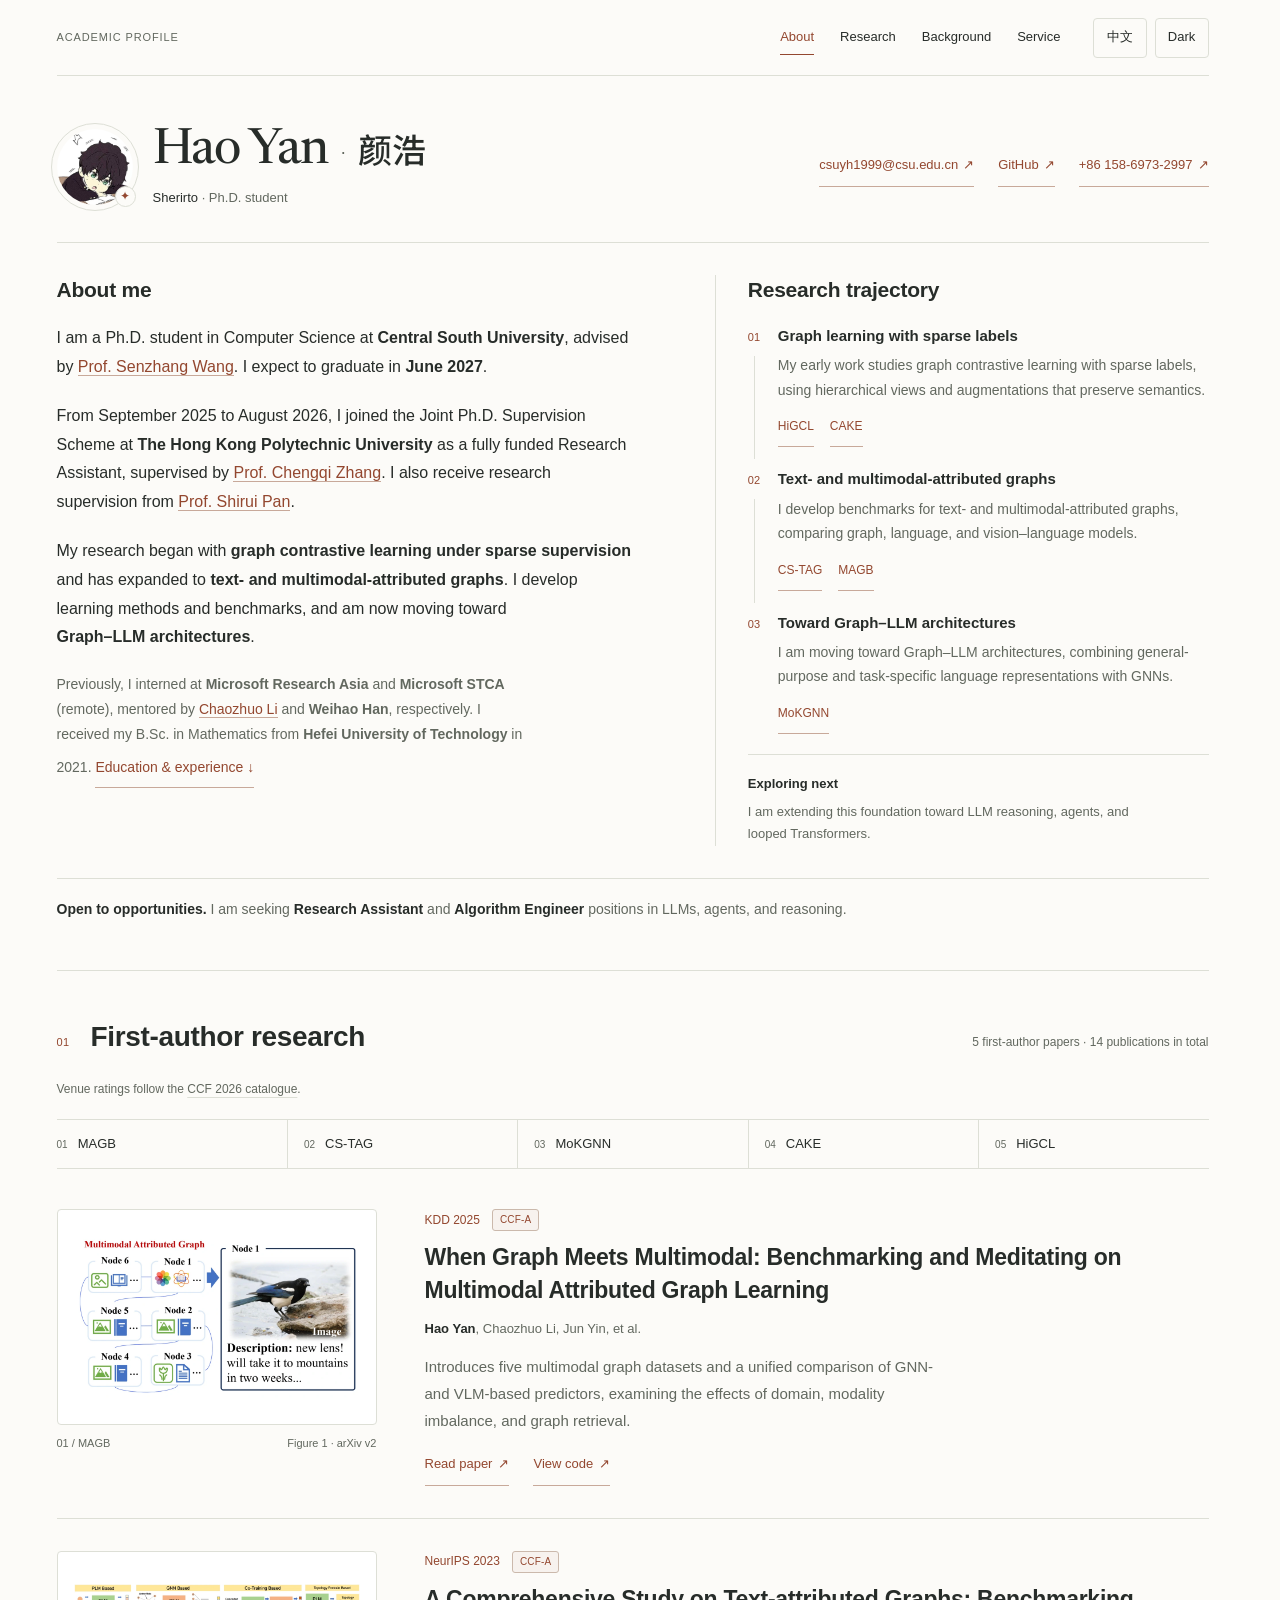
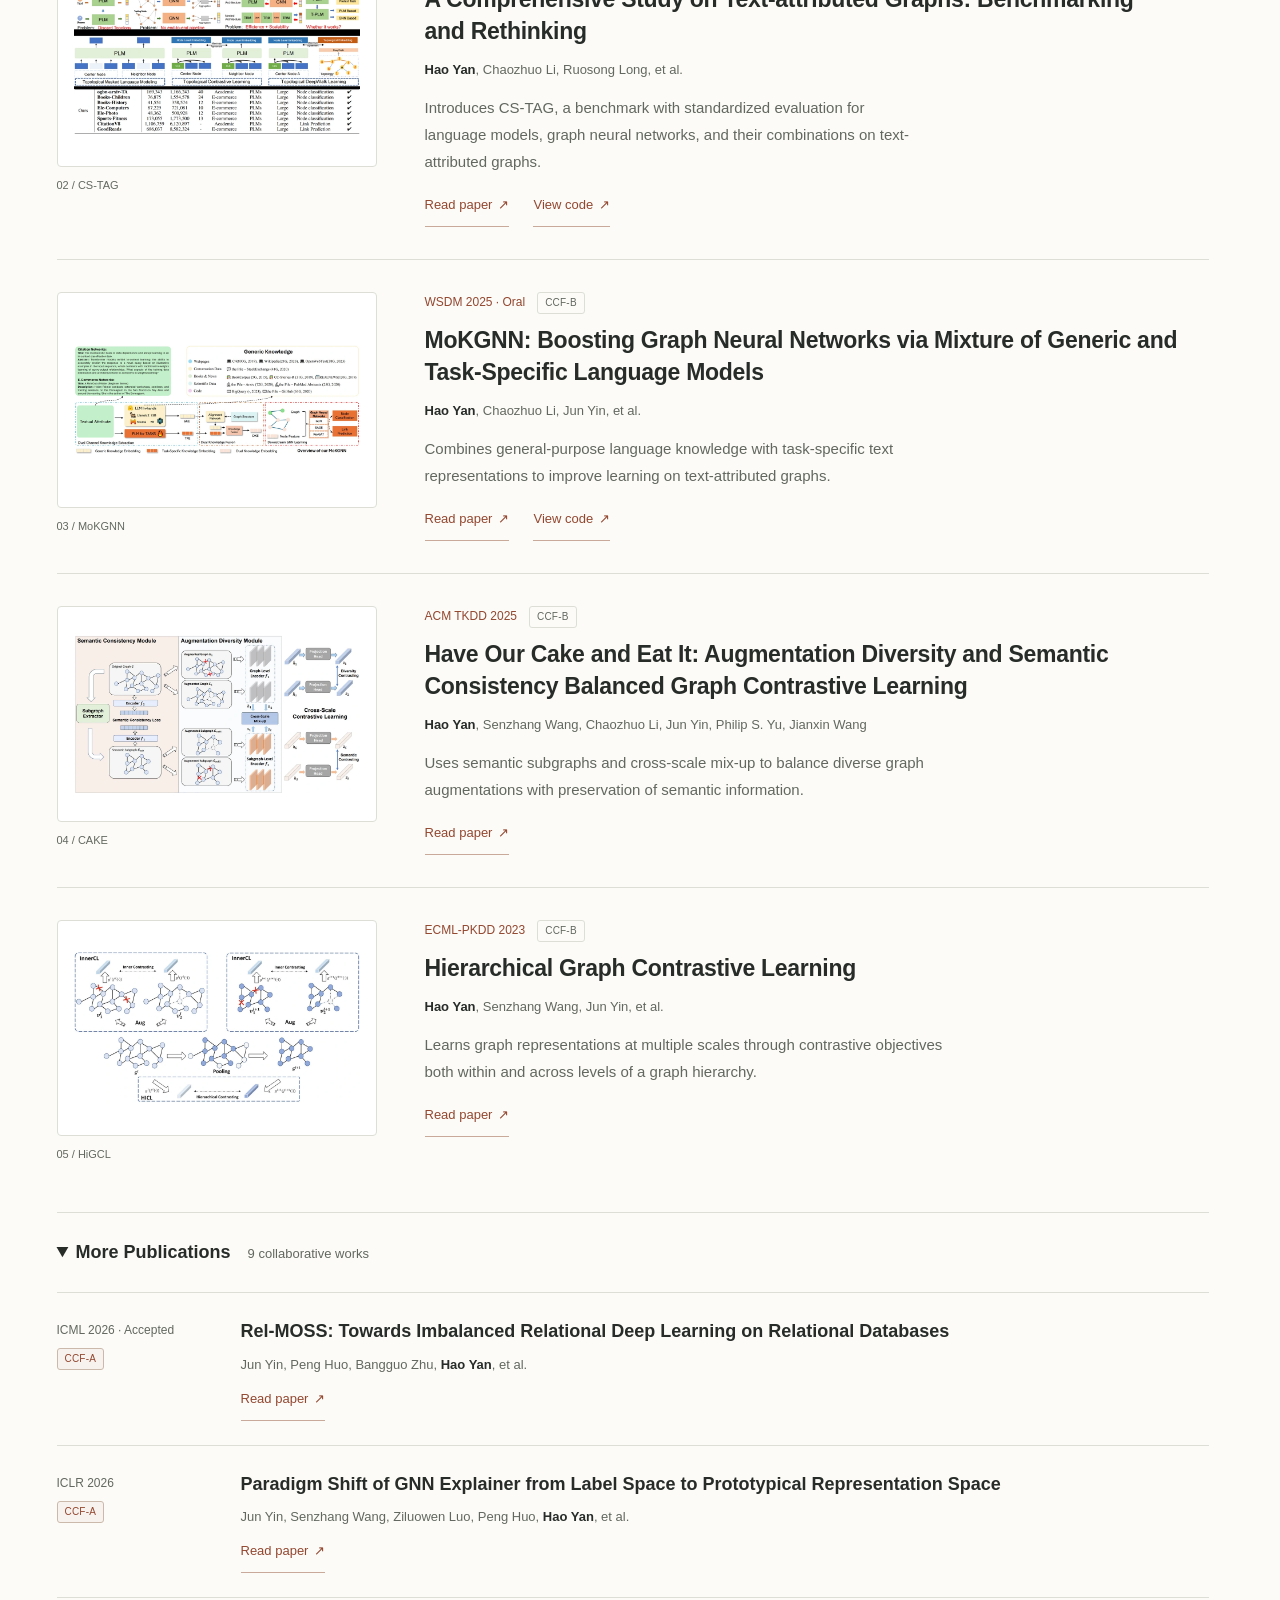
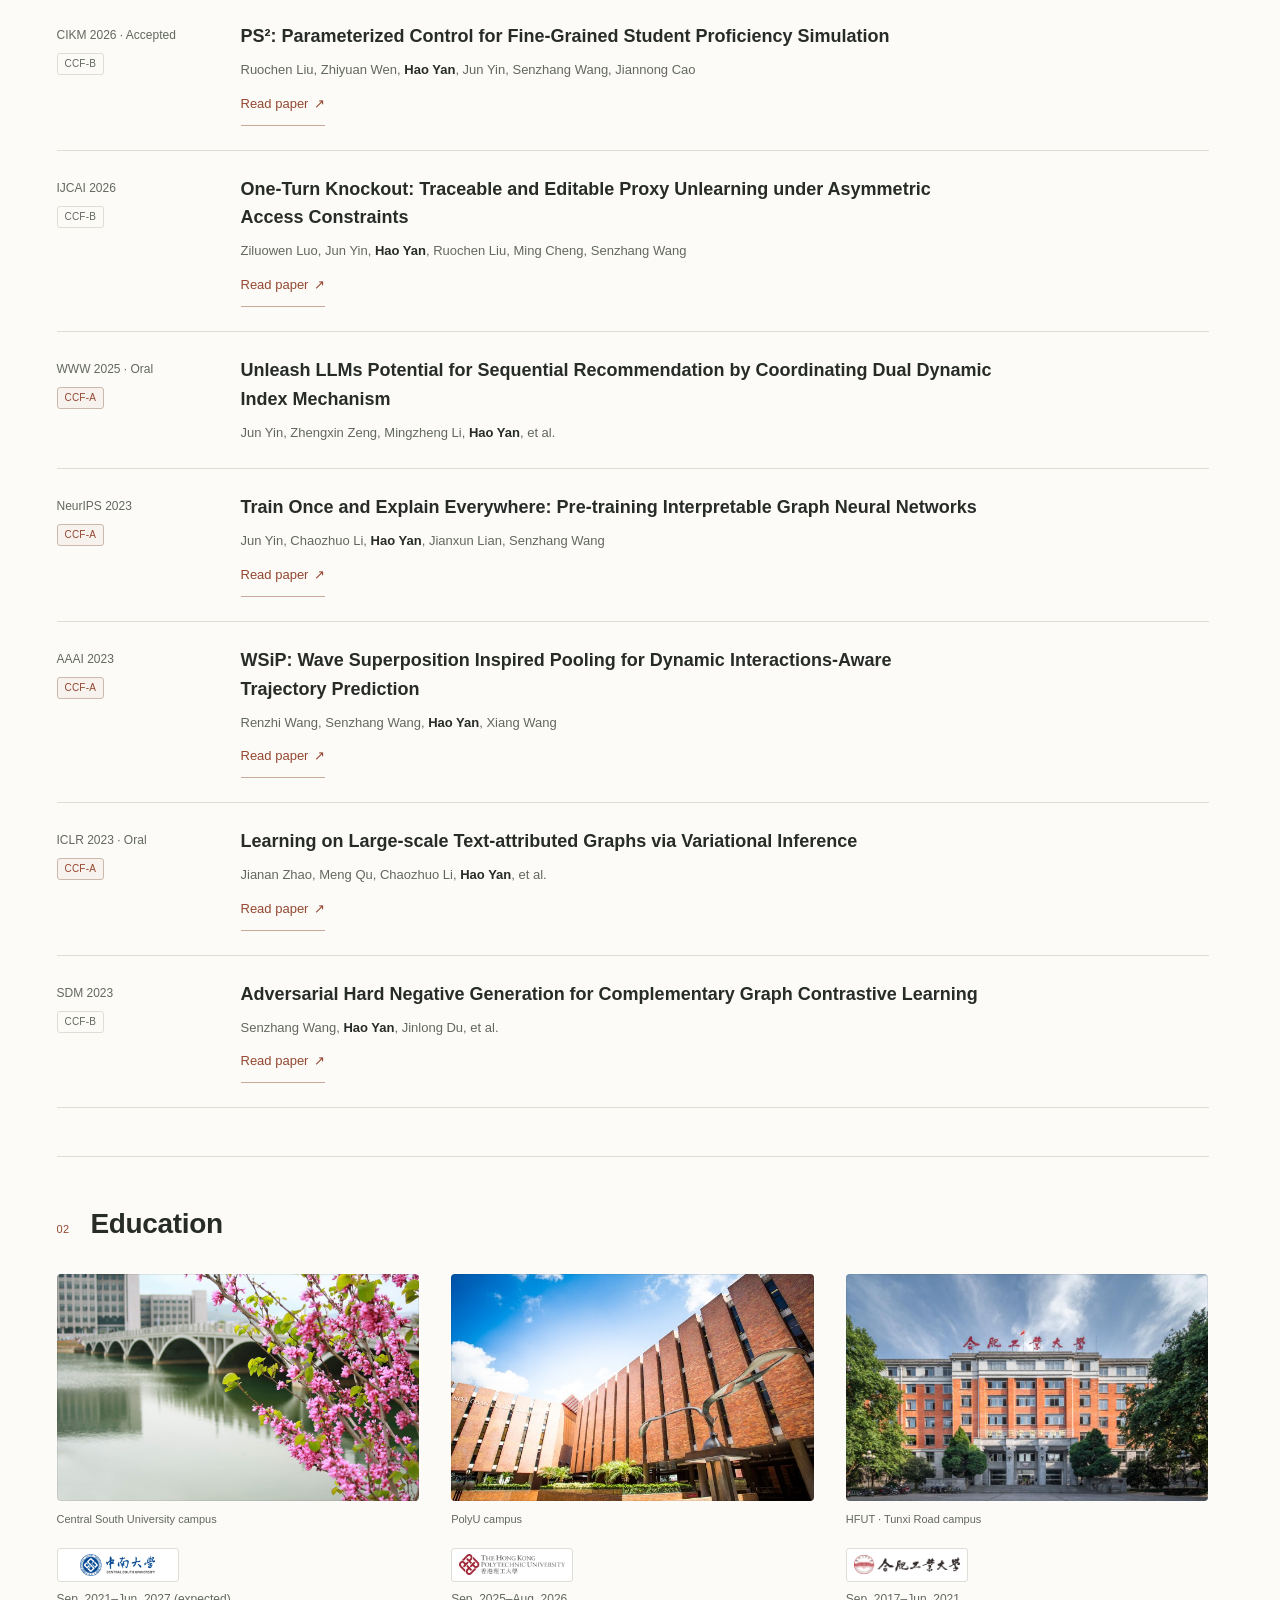
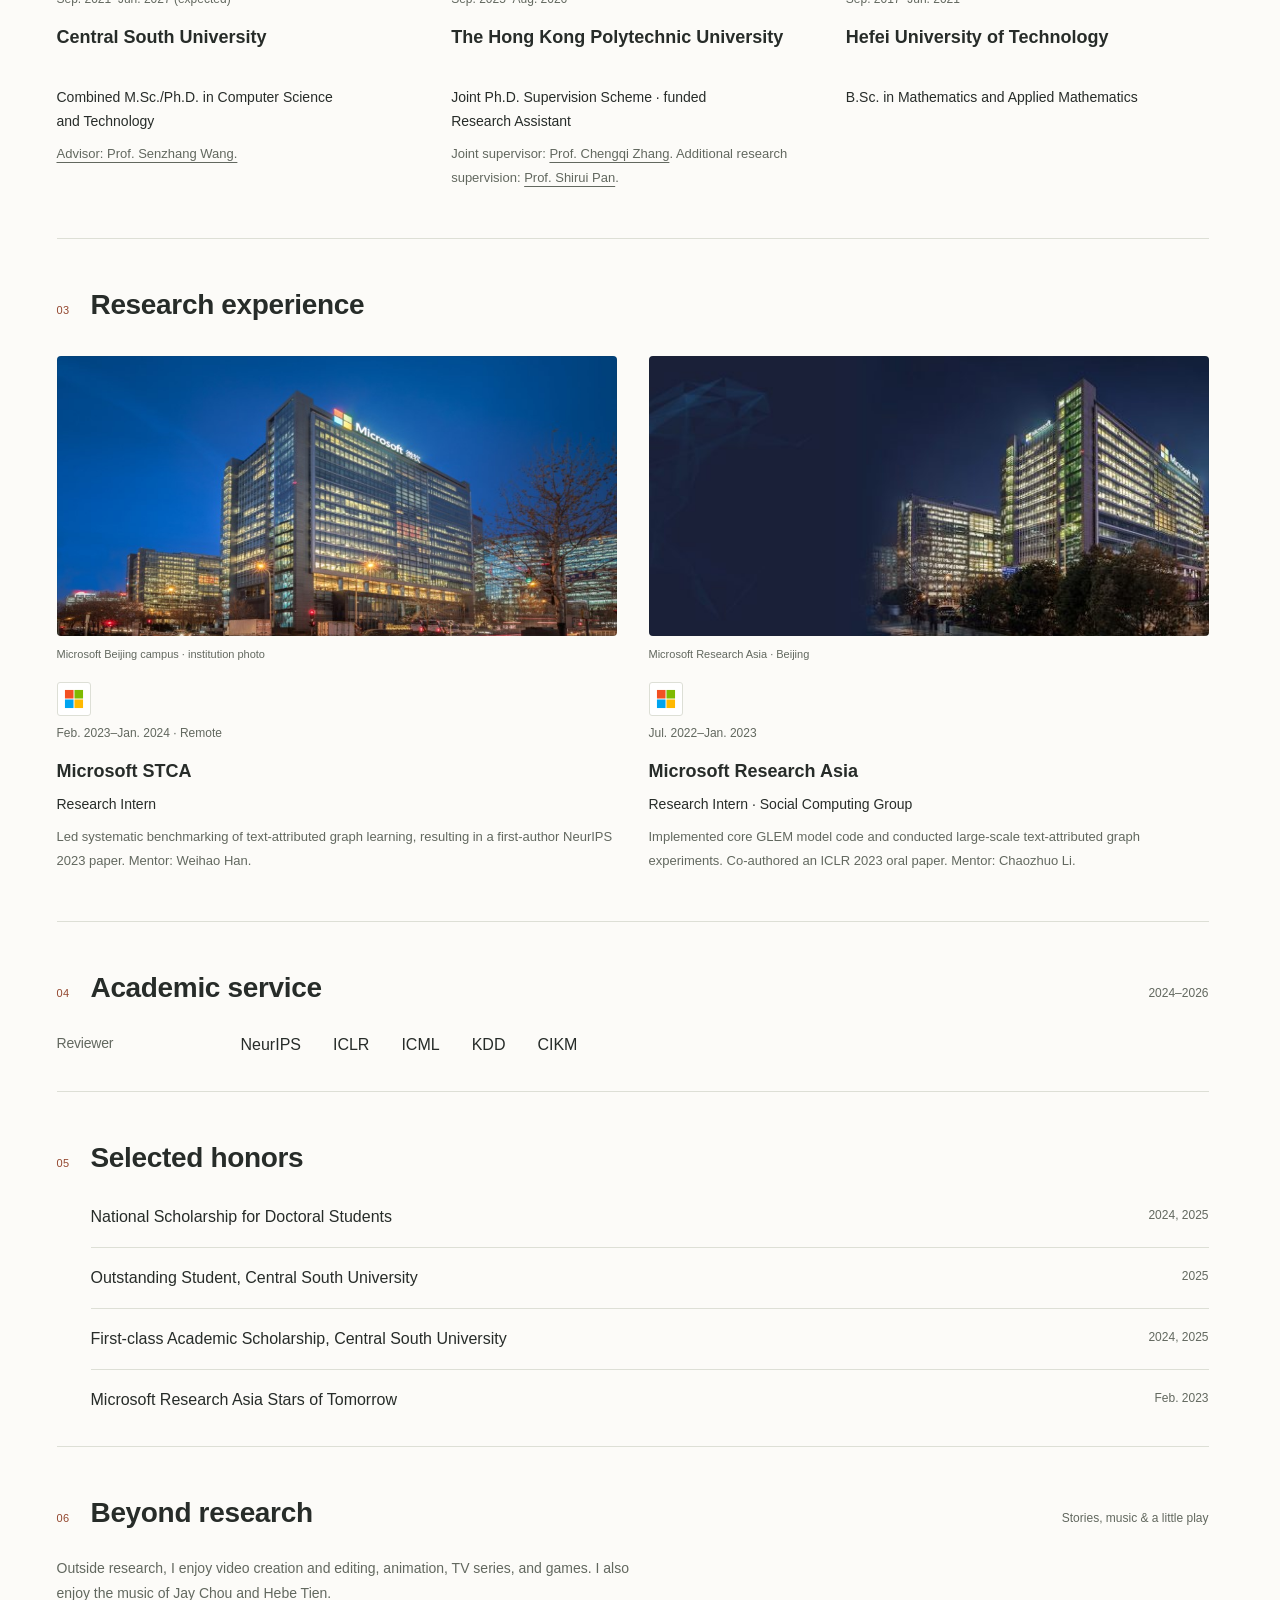
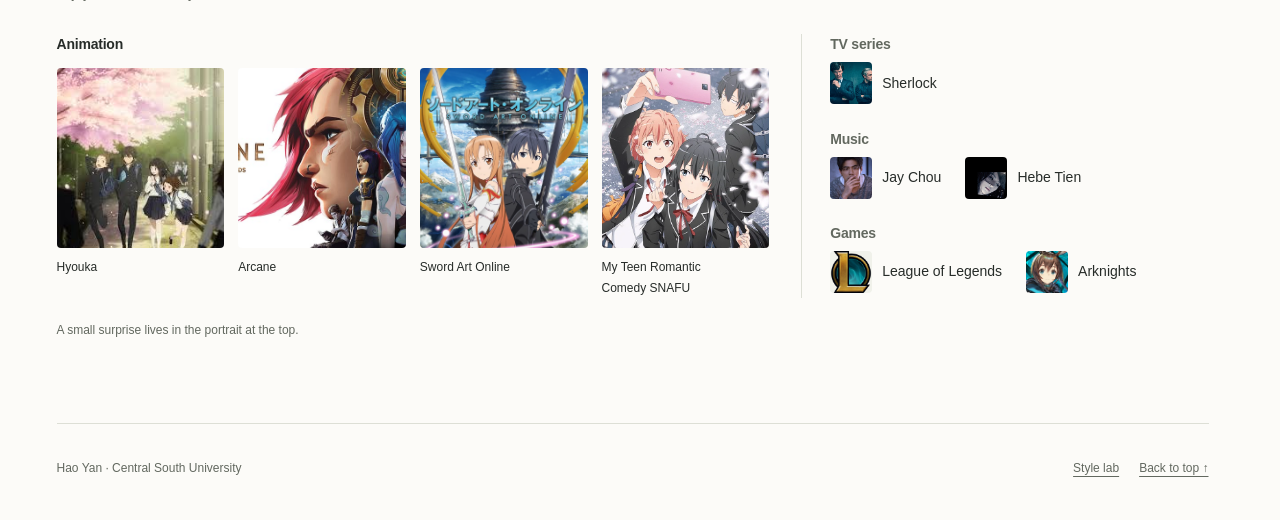
==== commit 87e316e3: "Restore editorial homepage and add subtle motion" ====
--- a/index.html
+++ b/index.html
@@ -13,115 +13,108 @@
 <meta property="og:description" content="Ph.D. student at Central South University. Graph–language models, multimodal learning, LLMs, agents, and reasoning. Seeking Research Assistant and Algorithm Engineer opportunities. Expected graduation: June 2027.">
 <meta property="og:image" content="https://sktsherlock.github.io/images/hao.jpg">
 <meta name="twitter:card" content="summary">
-</head><body><a class="skip" href="#main">Skip to content</a><div class="page"><header class="masthead"><a class="masthead-label" href="#name">Sherirto</a><nav aria-label="Main navigation"><a href="#about">About</a><a href="#research">Research</a><a href="#background">Background</a><a href="#service">Service</a><a href="#life">Life</a></nav><div class="display-controls" aria-label="Display preferences"><a id="language-toggle" class="display-control" href="/zh/" hreflang="zh-CN" lang="zh-CN" aria-label="查看中文主页">中文</a><button id="theme-toggle" class="display-control" type="button" hidden><span data-theme-label>Dark</span></button></div><span class="reading-progress" aria-hidden="true"></span></header><main id="main" class="folio-layout">
-<aside id="research-stage" class="folio-stage" aria-labelledby="stage-title">
-<div class="stage-heading"><h2 id="stage-title">MAGB</h2><p data-stage-context>KDD 2025</p></div>
-<a id="stage-image-link" class="stage-image-link" href="images/homepage/magb-data-example-arxiv-v2.png" data-figure-view data-figure-label="MAGB · KDD 2025" data-figure-title="When Graph Meets Multimodal: Benchmarking and Meditating on Multimodal Attributed Graph Learning" aria-label="Open full figure for When Graph Meets Multimodal: Benchmarking and Meditating on Multimodal Attributed Graph Learning"><img class="stage-image" src="images/homepage/magb-data-example-arxiv-v2.png" alt="A six-node multimodal graph and an expanded node showing a bird photograph with its text description." decoding="async"></a>
-<p class="stage-caption"><span data-stage-credit>Figure 1 · arXiv v2</span><span data-stage-action>View figure</span></p>
-</aside>
-<div class="folio-reading"><section class="hero" aria-labelledby="name">
+</head><body><a class="skip" href="#main">Skip to content</a><div class="page"><header class="masthead"><span class="masthead-label">Academic Profile</span><nav aria-label="Main navigation"><a href="#about">About</a><a href="#research">Research</a><a href="#background">Background</a><a href="#service">Service</a></nav><div class="display-controls" aria-label="Display preferences"><a id="language-toggle" class="display-control" href="/zh/" hreflang="zh-CN" lang="zh-CN" aria-label="查看中文主页">中文</a><button id="theme-toggle" class="display-control" type="button" hidden><span data-theme-label>Dark</span></button></div><span class="reading-progress" aria-hidden="true"></span></header><main id="main"><section class="hero" aria-labelledby="name">
   <div class="identity-row">
     <div class="identity">
       <a id="personal-corner-trigger" class="avatar-link" href="#life" aria-label="Explore Sherirto’s personal interests" title="A little detour"><img class="avatar" src="images/hao.jpg" alt="Hao Yan’s illustrated avatar" width="66" height="66"></a>
       <div class="name-line">
-        <h1 id="name"><span lang="en">Hao Yan</span><span class="chinese-name" lang="zh-CN">颜浩</span></h1>
-        <p class="english-name"><strong>Sherirto</strong>, Ph.D. student at CSU</p>
+        <h1 id="name"><span lang="en">Hao Yan</span><span class="name-separator" aria-hidden="true">·</span><span class="chinese-name" lang="zh-CN">颜浩</span></h1>
+        <p class="english-name"><strong>Sherirto</strong> · Ph.D. student</p>
       </div>
     </div>
-    <div class="contact-links"><a class="text-link email-link" href="mailto:csuyh1999@csu.edu.cn">csuyh1999@csu.edu.cn </a><a class="text-link" href="https://github.com/sktsherlock">GitHub </a><a class="text-link" href="tel:+8615869732997" aria-label="Call +86 158 6973 2997">+86 158-6973-2997 </a></div>
+    <div class="contact-links"><a class="text-link email-link" href="mailto:csuyh1999@csu.edu.cn">csuyh1999@csu.edu.cn <span aria-hidden="true">↗</span></a><a class="text-link" href="https://github.com/sktsherlock">GitHub <span aria-hidden="true">↗</span></a><a class="text-link" href="tel:+8615869732997" aria-label="Call +86 158 6973 2997">+86 158-6973-2997 <span aria-hidden="true">↗</span></a></div>
   </div>
-  <a class="primary-action" href="#research">Read my research</a>
-  <figure class="mobile-research-view"><a href="images/homepage/magb-data-example-arxiv-v2.png"><img src="images/homepage/magb-data-example-arxiv-v2.png" alt="A multimodal graph from MAGB, with node images and text" width="1410" height="792" decoding="async"></a><figcaption>MAGB, KDD 2025. Figure 1.</figcaption></figure>
   <div class="profile-grid">
-    <div class="about" id="about" aria-label="About me"><span id="about-me" class="legacy-anchor" aria-hidden="true"></span>
-
+    <div class="about" id="about"><span id="about-me" class="legacy-anchor" aria-hidden="true"></span>
+      <h2>About me</h2>
       <div class="hero-bio">
         <p>I am a Ph.D. student in Computer Science at <strong>Central South University</strong>, advised by <a href="https://senzhangwangcsu.github.io/index.html">Prof. Senzhang Wang</a>. I expect to graduate in <strong>June 2027</strong>.</p>
         <p>From September 2025 to August 2026, I joined the Joint Ph.D. Supervision Scheme at <strong>The Hong Kong Polytechnic University</strong> as a fully funded Research Assistant, supervised by <a href="https://chengqi-zhang.github.io/">Prof. Chengqi Zhang</a>. I also receive research supervision from <a href="https://shiruipan.github.io/">Prof. Shirui Pan</a>.</p>
         <p>My research began with <strong>graph contrastive learning under sparse supervision</strong> and has expanded to <strong>text- and multimodal-attributed graphs</strong>. I develop learning methods and benchmarks, and am now moving toward <strong>Graph–LLM architectures</strong>.</p>
-        <p class="bio-background">Previously, I interned at <strong>Microsoft Research Asia</strong> and <strong>Microsoft STCA</strong> (remote), mentored by <a href="https://whatsname1991.github.io/">Chaozhuo Li</a> and <strong>Weihao Han</strong>, respectively. I received my B.Sc. in Mathematics from <strong>Hefei University of Technology</strong> in 2021. </p>
+        <p class="bio-background">Previously, I interned at <strong>Microsoft Research Asia</strong> and <strong>Microsoft STCA</strong> (remote), mentored by <a href="https://whatsname1991.github.io/">Chaozhuo Li</a> and <strong>Weihao Han</strong>, respectively. I received my B.Sc. in Mathematics from <strong>Hefei University of Technology</strong> in 2021. <a href="#background">Education &amp; experience ↓</a></p>
       </div>
     </div>
     <aside class="research-overview" aria-labelledby="focus-title">
       <h2 id="focus-title">Research trajectory</h2>
       <div class="focus-list">
-        <div class="focus-item"><h3>Sparse supervision</h3><p>My early work studies graph contrastive learning with sparse labels, using hierarchical views and augmentations that preserve semantics.</p><div class="focus-links"><a href="#higcl">HiGCL</a><a href="#cake">CAKE</a></div></div>
-        <div class="focus-item"><h3>Attributed graphs</h3><p>I develop benchmarks for text- and multimodal-attributed graphs, comparing graph, language, and vision–language models.</p><div class="focus-links"><a href="#tag">CS-TAG</a><a href="#magb">MAGB</a></div></div>
-        <div class="focus-item"><h3>Graph–LLM</h3><p>I am moving toward Graph–LLM architectures, combining general-purpose and task-specific language representations with GNNs.</p><div class="focus-links"><a href="#mokgnn">MoKGNN</a></div></div>
+        <div class="focus-item"><span class="focus-step" aria-hidden="true">01</span><h3>Graph learning with sparse labels</h3><p>My early work studies graph contrastive learning with sparse labels, using hierarchical views and augmentations that preserve semantics.</p><div class="focus-links"><a href="#higcl">HiGCL</a><a href="#cake">CAKE</a></div></div>
+        <div class="focus-item"><span class="focus-step" aria-hidden="true">02</span><h3>Text- and multimodal-attributed graphs</h3><p>I develop benchmarks for text- and multimodal-attributed graphs, comparing graph, language, and vision–language models.</p><div class="focus-links"><a href="#tag">CS-TAG</a><a href="#magb">MAGB</a></div></div>
+        <div class="focus-item"><span class="focus-step" aria-hidden="true">03</span><h3>Toward Graph–LLM architectures</h3><p>I am moving toward Graph–LLM architectures, combining general-purpose and task-specific language representations with GNNs.</p><div class="focus-links"><a href="#mokgnn">MoKGNN</a></div></div>
       </div>
       <p class="research-direction"><strong>Exploring next</strong>I am extending this foundation toward LLM reasoning, agents, and looped Transformers.</p>
     </aside>
   </div>
   <p class="availability"><strong>Open to opportunities.</strong> I am seeking <strong>Research Assistant</strong> and <strong>Algorithm Engineer</strong> positions in LLMs, agents, and reasoning.</p>
 </section><section id="research" aria-labelledby="research-title"><span id="projects" class="legacy-anchor" aria-hidden="true"></span><span id="-news" class="legacy-anchor" aria-hidden="true"></span><span id="-publication" class="legacy-anchor" aria-hidden="true"></span>
-<div class="section-heading"><h2 id="research-title">First-author research</h2><p>5 first-author papers · 14 publications in total</p></div>
+<div class="section-heading"><h2 id="research-title"><span class="chapter-index" aria-hidden="true">01</span><span>First-author research</span></h2><p>5 first-author papers · 14 publications in total</p></div>
 <p class="publication-note">Venue ratings follow the <a href="https://www.ccf.org.cn/Academic_Evaluation/By_category/">CCF 2026 catalogue</a>.</p>
-<nav class="paper-index" aria-label="Jump to a first-author paper"><a href="#magb">MAGB</a><a href="#tag">CS-TAG</a><a href="#mokgnn">MoKGNN</a><a href="#cake">CAKE</a><a href="#higcl">HiGCL</a></nav>
-<article class="paper paper-0" id="magb" data-stage-key="magb" aria-labelledby="magb-heading">
-  <figure><a href="images/homepage/magb-data-example-arxiv-v2.png" data-figure-view data-figure-label="MAGB · KDD 2025" data-figure-title="When Graph Meets Multimodal: Benchmarking and Meditating on Multimodal Attributed Graph Learning" aria-label="Open full figure for When Graph Meets Multimodal: Benchmarking and Meditating on Multimodal Attributed Graph Learning"><img src="images/homepage/previews/magb.webp" alt="A six-node multimodal graph and an expanded node showing a bird photograph with its text description." width="1000" height="562" loading="lazy" decoding="async"><span class="figure-hint">View figure</span></a><figcaption>Figure 1 · arXiv v2</figcaption></figure>
-  <div class="paper-copy"><h3 id="magb-heading" lang="en">MAGB</h3><p class="paper-citation" lang="en"><a class="paper-title-link" href="https://doi.org/10.1145/3711896.3737404">When Graph Meets Multimodal: Benchmarking and Meditating on Multimodal Attributed Graph Learning</a></p><p class="venue"><span>KDD 2025</span><span class="ccf-badge" data-tier="A">CCF-A</span></p><p class="authors" lang="en"><strong>Hao Yan</strong>, Chaozhuo Li, Jun Yin, et al.</p><p class="paper-summary">Introduces five multimodal graph datasets and a unified comparison of GNN- and VLM-based predictors, examining the effects of domain, modality imbalance, and graph retrieval.</p><div class="paper-links"><a class="text-link" href="https://doi.org/10.1145/3711896.3737404">Read paper</a><a class="text-link" href="https://github.com/sktsherlock/MAGB">View code</a></div></div>
+<nav class="paper-index" aria-label="Jump to a first-author paper"><a href="#magb"><span aria-hidden="true">01</span>MAGB</a><a href="#tag"><span aria-hidden="true">02</span>CS-TAG</a><a href="#mokgnn"><span aria-hidden="true">03</span>MoKGNN</a><a href="#cake"><span aria-hidden="true">04</span>CAKE</a><a href="#higcl"><span aria-hidden="true">05</span>HiGCL</a></nav>
+<article class="paper paper-0" id="magb">
+  <figure><a href="images/homepage/magb-data-example-arxiv-v2.png" data-figure-view data-figure-label="MAGB · KDD 2025" aria-label="Open full figure for When Graph Meets Multimodal: Benchmarking and Meditating on Multimodal Attributed Graph Learning"><img src="images/homepage/previews/magb.webp" alt="A six-node multimodal graph and an expanded node showing a bird photograph with its text description." width="1000" height="562" loading="lazy" decoding="async"><span class="figure-hint" aria-hidden="true">View figure ↗</span></a><figcaption><span class="figure-index">01 / MAGB</span><span>Figure 1 · arXiv v2</span></figcaption></figure>
+  <div class="paper-copy"><p class="eyebrow venue"><span>KDD 2025</span><span class="ccf-badge" data-tier="A">CCF-A</span></p><h3 lang="en"><a class="paper-title-link" href="https://doi.org/10.1145/3711896.3737404">When Graph Meets Multimodal: Benchmarking and Meditating on Multimodal Attributed Graph Learning</a></h3><p class="authors" lang="en"><strong>Hao Yan</strong>, Chaozhuo Li, Jun Yin, et al.</p><p class="paper-summary">Introduces five multimodal graph datasets and a unified comparison of GNN- and VLM-based predictors, examining the effects of domain, modality imbalance, and graph retrieval.</p><div class="paper-links"><a class="text-link" href="https://doi.org/10.1145/3711896.3737404">Read paper <span aria-hidden="true">↗</span></a><a class="text-link" href="https://github.com/sktsherlock/MAGB">View code <span aria-hidden="true">↗</span></a></div></div>
 </article>
-<article class="paper paper-1" id="tag" data-stage-key="tag" aria-labelledby="tag-heading">
-  <figure><a href="images/CSTAG.png" data-figure-view data-figure-label="CS-TAG · NeurIPS 2023" data-figure-title="A Comprehensive Study on Text-attributed Graphs: Benchmarking and Rethinking" aria-label="Open full figure for A Comprehensive Study on Text-attributed Graphs: Benchmarking and Rethinking"><img src="images/homepage/previews/tag.webp" alt="Benchmarking language and graph models for text-attributed graph learning." width="1000" height="524" loading="lazy" decoding="async"><span class="figure-hint">View figure</span></a></figure>
-  <div class="paper-copy"><h3 id="tag-heading" lang="en">CS-TAG</h3><p class="paper-citation" lang="en"><a class="paper-title-link" href="https://papers.neurips.cc/paper_files/paper/2023/file/37d00f567a18b478065f1a91b95622a0-Paper-Datasets_and_Benchmarks.pdf">A Comprehensive Study on Text-attributed Graphs: Benchmarking and Rethinking</a></p><p class="venue"><span>NeurIPS 2023</span><span class="ccf-badge" data-tier="A">CCF-A</span></p><p class="authors" lang="en"><strong>Hao Yan</strong>, Chaozhuo Li, Ruosong Long, et al.</p><p class="paper-summary">Introduces CS-TAG, a benchmark with standardized evaluation for language models, graph neural networks, and their combinations on text-attributed graphs.</p><div class="paper-links"><a class="text-link" href="https://papers.neurips.cc/paper_files/paper/2023/file/37d00f567a18b478065f1a91b95622a0-Paper-Datasets_and_Benchmarks.pdf">Read paper</a><a class="text-link" href="https://github.com/sktsherlock/TAG-Benchmark">View code</a></div></div>
+<article class="paper paper-1" id="tag">
+  <figure><a href="images/CSTAG.png" data-figure-view data-figure-label="CS-TAG · NeurIPS 2023" aria-label="Open full figure for A Comprehensive Study on Text-attributed Graphs: Benchmarking and Rethinking"><img src="images/homepage/previews/tag.webp" alt="Benchmarking language and graph models for text-attributed graph learning." width="1000" height="524" loading="lazy" decoding="async"><span class="figure-hint" aria-hidden="true">View figure ↗</span></a><figcaption><span class="figure-index">02 / CS-TAG</span></figcaption></figure>
+  <div class="paper-copy"><p class="eyebrow venue"><span>NeurIPS 2023</span><span class="ccf-badge" data-tier="A">CCF-A</span></p><h3 lang="en"><a class="paper-title-link" href="https://papers.neurips.cc/paper_files/paper/2023/file/37d00f567a18b478065f1a91b95622a0-Paper-Datasets_and_Benchmarks.pdf">A Comprehensive Study on Text-attributed Graphs: Benchmarking and Rethinking</a></h3><p class="authors" lang="en"><strong>Hao Yan</strong>, Chaozhuo Li, Ruosong Long, et al.</p><p class="paper-summary">Introduces CS-TAG, a benchmark with standardized evaluation for language models, graph neural networks, and their combinations on text-attributed graphs.</p><div class="paper-links"><a class="text-link" href="https://papers.neurips.cc/paper_files/paper/2023/file/37d00f567a18b478065f1a91b95622a0-Paper-Datasets_and_Benchmarks.pdf">Read paper <span aria-hidden="true">↗</span></a><a class="text-link" href="https://github.com/sktsherlock/TAG-Benchmark">View code <span aria-hidden="true">↗</span></a></div></div>
 </article>
-<article class="paper paper-2" id="mokgnn" data-stage-key="mokgnn" aria-labelledby="mokgnn-heading">
-  <figure><a href="images/MokGNN.jpg" data-figure-view data-figure-label="MoKGNN · WSDM 2025 · Oral" data-figure-title="MoKGNN: Boosting Graph Neural Networks via Mixture of Generic and Task-Specific Language Models" aria-label="Open full figure for MoKGNN: Boosting Graph Neural Networks via Mixture of Generic and Task-Specific Language Models"><img src="images/homepage/previews/mokgnn.webp" alt="Generic and task-specific language models meet graph representation learning." width="1000" height="382" loading="lazy" decoding="async"><span class="figure-hint">View figure</span></a></figure>
-  <div class="paper-copy"><h3 id="mokgnn-heading" lang="en">MoKGNN</h3><p class="paper-citation" lang="en"><a class="paper-title-link" href="https://doi.org/10.1145/3701551.3703571">MoKGNN: Boosting Graph Neural Networks via Mixture of Generic and Task-Specific Language Models</a></p><p class="venue"><span>WSDM 2025 · Oral</span><span class="ccf-badge" data-tier="B">CCF-B</span></p><p class="authors" lang="en"><strong>Hao Yan</strong>, Chaozhuo Li, Jun Yin, et al.</p><p class="paper-summary">Combines general-purpose language knowledge with task-specific text representations to improve learning on text-attributed graphs.</p><div class="paper-links"><a class="text-link" href="https://doi.org/10.1145/3701551.3703571">Read paper</a><a class="text-link" href="https://github.com/sktsherlock/MoKGNN">View code</a></div></div>
+<article class="paper paper-2" id="mokgnn">
+  <figure><a href="images/MokGNN.jpg" data-figure-view data-figure-label="MoKGNN · WSDM 2025 · Oral" aria-label="Open full figure for MoKGNN: Boosting Graph Neural Networks via Mixture of Generic and Task-Specific Language Models"><img src="images/homepage/previews/mokgnn.webp" alt="Generic and task-specific language models meet graph representation learning." width="1000" height="382" loading="lazy" decoding="async"><span class="figure-hint" aria-hidden="true">View figure ↗</span></a><figcaption><span class="figure-index">03 / MoKGNN</span></figcaption></figure>
+  <div class="paper-copy"><p class="eyebrow venue"><span>WSDM 2025 · Oral</span><span class="ccf-badge" data-tier="B">CCF-B</span></p><h3 lang="en"><a class="paper-title-link" href="https://doi.org/10.1145/3701551.3703571">MoKGNN: Boosting Graph Neural Networks via Mixture of Generic and Task-Specific Language Models</a></h3><p class="authors" lang="en"><strong>Hao Yan</strong>, Chaozhuo Li, Jun Yin, et al.</p><p class="paper-summary">Combines general-purpose language knowledge with task-specific text representations to improve learning on text-attributed graphs.</p><div class="paper-links"><a class="text-link" href="https://doi.org/10.1145/3701551.3703571">Read paper <span aria-hidden="true">↗</span></a><a class="text-link" href="https://github.com/sktsherlock/MoKGNN">View code <span aria-hidden="true">↗</span></a></div></div>
 </article>
-<article class="paper paper-3" id="cake" data-stage-key="cake" aria-labelledby="cake-heading">
-  <figure><a href="images/TKDD.jpg" data-figure-view data-figure-label="CAKE · ACM TKDD 2025" data-figure-title="Have Our Cake and Eat It: Augmentation Diversity and Semantic Consistency Balanced Graph Contrastive Learning" aria-label="Open full figure for Have Our Cake and Eat It: Augmentation Diversity and Semantic Consistency Balanced Graph Contrastive Learning"><img src="images/homepage/previews/cake.webp" alt="Balancing semantic consistency and augmentation diversity through cross-scale graph contrastive learning." width="1000" height="555" loading="lazy" decoding="async"><span class="figure-hint">View figure</span></a></figure>
-  <div class="paper-copy"><h3 id="cake-heading" lang="en">CAKE</h3><p class="paper-citation" lang="en"><a class="paper-title-link" href="https://doi.org/10.1145/3728646">Have Our Cake and Eat It: Augmentation Diversity and Semantic Consistency Balanced Graph Contrastive Learning</a></p><p class="venue"><span>ACM TKDD 2025</span><span class="ccf-badge" data-tier="B">CCF-B</span></p><p class="authors" lang="en"><strong>Hao Yan</strong>, Senzhang Wang, Chaozhuo Li, Jun Yin, Philip S. Yu, Jianxin Wang</p><p class="paper-summary">Uses semantic subgraphs and cross-scale mix-up to balance diverse graph augmentations with preservation of semantic information.</p><div class="paper-links"><a class="text-link" href="https://doi.org/10.1145/3728646">Read paper</a></div></div>
+<article class="paper paper-3" id="cake">
+  <figure><a href="images/TKDD.jpg" data-figure-view data-figure-label="CAKE · ACM TKDD 2025" aria-label="Open full figure for Have Our Cake and Eat It: Augmentation Diversity and Semantic Consistency Balanced Graph Contrastive Learning"><img src="images/homepage/previews/cake.webp" alt="Balancing semantic consistency and augmentation diversity through cross-scale graph contrastive learning." width="1000" height="555" loading="lazy" decoding="async"><span class="figure-hint" aria-hidden="true">View figure ↗</span></a><figcaption><span class="figure-index">04 / CAKE</span></figcaption></figure>
+  <div class="paper-copy"><p class="eyebrow venue"><span>ACM TKDD 2025</span><span class="ccf-badge" data-tier="B">CCF-B</span></p><h3 lang="en"><a class="paper-title-link" href="https://doi.org/10.1145/3728646">Have Our Cake and Eat It: Augmentation Diversity and Semantic Consistency Balanced Graph Contrastive Learning</a></h3><p class="authors" lang="en"><strong>Hao Yan</strong>, Senzhang Wang, Chaozhuo Li, Jun Yin, Philip S. Yu, Jianxin Wang</p><p class="paper-summary">Uses semantic subgraphs and cross-scale mix-up to balance diverse graph augmentations with preservation of semantic information.</p><div class="paper-links"><a class="text-link" href="https://doi.org/10.1145/3728646">Read paper <span aria-hidden="true">↗</span></a></div></div>
 </article>
-<article class="paper paper-4" id="higcl" data-stage-key="higcl" aria-labelledby="higcl-heading">
-  <figure><a href="images/HIGCL.jpg" data-figure-view data-figure-label="HiGCL · ECML-PKDD 2023" data-figure-title="Hierarchical Graph Contrastive Learning" aria-label="Open full figure for Hierarchical Graph Contrastive Learning"><img src="images/homepage/previews/higcl.webp" alt="Within-level and cross-level contrastive learning over a hierarchy of pooled graphs." width="1000" height="534" loading="lazy" decoding="async"><span class="figure-hint">View figure</span></a></figure>
-  <div class="paper-copy"><h3 id="higcl-heading" lang="en">HiGCL</h3><p class="paper-citation" lang="en"><a class="paper-title-link" href="https://link.springer.com/chapter/10.1007/978-3-031-43415-0_41">Hierarchical Graph Contrastive Learning</a></p><p class="venue"><span>ECML-PKDD 2023</span><span class="ccf-badge" data-tier="B">CCF-B</span></p><p class="authors" lang="en"><strong>Hao Yan</strong>, Senzhang Wang, Jun Yin, et al.</p><p class="paper-summary">Learns graph representations at multiple scales through contrastive objectives both within and across levels of a graph hierarchy.</p><div class="paper-links"><a class="text-link" href="https://link.springer.com/chapter/10.1007/978-3-031-43415-0_41">Read paper</a></div></div>
+<article class="paper paper-4" id="higcl">
+  <figure><a href="images/HIGCL.jpg" data-figure-view data-figure-label="HiGCL · ECML-PKDD 2023" aria-label="Open full figure for Hierarchical Graph Contrastive Learning"><img src="images/homepage/previews/higcl.webp" alt="Within-level and cross-level contrastive learning over a hierarchy of pooled graphs." width="1000" height="534" loading="lazy" decoding="async"><span class="figure-hint" aria-hidden="true">View figure ↗</span></a><figcaption><span class="figure-index">05 / HiGCL</span></figcaption></figure>
+  <div class="paper-copy"><p class="eyebrow venue"><span>ECML-PKDD 2023</span><span class="ccf-badge" data-tier="B">CCF-B</span></p><h3 lang="en"><a class="paper-title-link" href="https://link.springer.com/chapter/10.1007/978-3-031-43415-0_41">Hierarchical Graph Contrastive Learning</a></h3><p class="authors" lang="en"><strong>Hao Yan</strong>, Senzhang Wang, Jun Yin, et al.</p><p class="paper-summary">Learns graph representations at multiple scales through contrastive objectives both within and across levels of a graph hierarchy.</p><div class="paper-links"><a class="text-link" href="https://link.springer.com/chapter/10.1007/978-3-031-43415-0_41">Read paper <span aria-hidden="true">↗</span></a></div></div>
 </article>
-<details class="publication-record" open><summary>More Publications <span>9 collaborative works</span></summary><article class="archive-paper" id="relmoss"><p class="archive-venue"><span>ICML 2026 · Accepted</span><span class="ccf-badge" data-tier="A">CCF-A</span></p><div><p class="paper-citation" lang="en"><a class="paper-title-link" href="https://arxiv.org/abs/2603.07916">Rel-MOSS: Towards Imbalanced Relational Deep Learning on Relational Databases</a></p><p class="authors" lang="en">Jun Yin, Peng Huo, Bangguo Zhu, <strong>Hao Yan</strong>, et al.</p><div class="paper-links"><a class="text-link" href="https://arxiv.org/abs/2603.07916">Read paper</a></div></div></article>
-<article class="archive-paper" id="proto"><p class="archive-venue"><span>ICLR 2026</span><span class="ccf-badge" data-tier="A">CCF-A</span></p><div><p class="paper-citation" lang="en"><a class="paper-title-link" href="https://openreview.net/forum?id=X7eYISNf01">Paradigm Shift of GNN Explainer from Label Space to Prototypical Representation Space</a></p><p class="authors" lang="en">Jun Yin, Senzhang Wang, Ziluowen Luo, Peng Huo, <strong>Hao Yan</strong>, et al.</p><div class="paper-links"><a class="text-link" href="https://openreview.net/forum?id=X7eYISNf01">Read paper</a></div></div></article>
-<article class="archive-paper" id="ps2"><p class="archive-venue"><span>CIKM 2026 · Accepted</span><span class="ccf-badge" data-tier="B">CCF-B</span></p><div><p class="paper-citation" lang="en"><a class="paper-title-link" href="https://arxiv.org/abs/2602.00850">PS²: Parameterized Control for Fine-Grained Student Proficiency Simulation</a></p><p class="authors" lang="en">Ruochen Liu, Zhiyuan Wen, <strong>Hao Yan</strong>, Jun Yin, Senzhang Wang, Jiannong Cao</p><div class="paper-links"><a class="text-link" href="https://arxiv.org/abs/2602.00850">Read paper</a></div></div></article>
-<article class="archive-paper" id="otk"><p class="archive-venue"><span>IJCAI 2026</span><span class="ccf-badge" data-tier="B">CCF-B</span></p><div><p class="paper-citation" lang="en"><a class="paper-title-link" href="https://www.ijcai.org/proceedings/2026/78">One-Turn Knockout: Traceable and Editable Proxy Unlearning under Asymmetric Access Constraints</a></p><p class="authors" lang="en">Ziluowen Luo, Jun Yin, <strong>Hao Yan</strong>, Ruochen Liu, Ming Cheng, Senzhang Wang</p><div class="paper-links"><a class="text-link" href="https://www.ijcai.org/proceedings/2026/78">Read paper</a></div></div></article>
-<article class="archive-paper" id="dualindex"><p class="archive-venue"><span>WWW 2025 · Oral</span><span class="ccf-badge" data-tier="A">CCF-A</span></p><div><p class="paper-citation" lang="en">Unleash LLMs Potential for Sequential Recommendation by Coordinating Dual Dynamic Index Mechanism</p><p class="authors" lang="en">Jun Yin, Zhengxin Zeng, Mingzheng Li, <strong>Hao Yan</strong>, et al.</p><div class="paper-links"></div></div></article>
-<article class="archive-paper" id="pignn"><p class="archive-venue"><span>NeurIPS 2023</span><span class="ccf-badge" data-tier="A">CCF-A</span></p><div><p class="paper-citation" lang="en"><a class="paper-title-link" href="https://papers.neurips.cc/paper_files/paper/2023/file/6ecd51685e2d765bc0ad32a2e73faf62-Paper-Conference.pdf">Train Once and Explain Everywhere: Pre-training Interpretable Graph Neural Networks</a></p><p class="authors" lang="en">Jun Yin, Chaozhuo Li, <strong>Hao Yan</strong>, Jianxun Lian, Senzhang Wang</p><div class="paper-links"><a class="text-link" href="https://papers.neurips.cc/paper_files/paper/2023/file/6ecd51685e2d765bc0ad32a2e73faf62-Paper-Conference.pdf">Read paper</a></div></div></article>
-<article class="archive-paper" id="wsip"><p class="archive-venue"><span>AAAI 2023</span><span class="ccf-badge" data-tier="A">CCF-A</span></p><div><p class="paper-citation" lang="en"><a class="paper-title-link" href="https://doi.org/10.1609/aaai.v37i4.25592">WSiP: Wave Superposition Inspired Pooling for Dynamic Interactions-Aware Trajectory Prediction</a></p><p class="authors" lang="en">Renzhi Wang, Senzhang Wang, <strong>Hao Yan</strong>, Xiang Wang</p><div class="paper-links"><a class="text-link" href="https://doi.org/10.1609/aaai.v37i4.25592">Read paper</a></div></div></article>
-<article class="archive-paper" id="glem"><p class="archive-venue"><span>ICLR 2023 · Oral</span><span class="ccf-badge" data-tier="A">CCF-A</span></p><div><p class="paper-citation" lang="en"><a class="paper-title-link" href="https://arxiv.org/abs/2210.14709">Learning on Large-scale Text-attributed Graphs via Variational Inference</a></p><p class="authors" lang="en">Jianan Zhao, Meng Qu, Chaozhuo Li, <strong>Hao Yan</strong>, et al.</p><div class="paper-links"><a class="text-link" href="https://arxiv.org/abs/2210.14709">Read paper</a></div></div></article>
-<article class="archive-paper" id="adgcl"><p class="archive-venue"><span>SDM 2023</span><span class="ccf-badge" data-tier="B">CCF-B</span></p><div><p class="paper-citation" lang="en"><a class="paper-title-link" href="https://epubs.siam.org/doi/10.1137/1.9781611977653.ch19">Adversarial Hard Negative Generation for Complementary Graph Contrastive Learning</a></p><p class="authors" lang="en">Senzhang Wang, <strong>Hao Yan</strong>, Jinlong Du, et al.</p><div class="paper-links"><a class="text-link" href="https://epubs.siam.org/doi/10.1137/1.9781611977653.ch19">Read paper</a></div></div></article></details>
-</section><section class="history" id="background" aria-label="Education and experience"><span id="-experience" class="legacy-anchor" aria-hidden="true"></span><span id="-education" class="legacy-anchor" aria-hidden="true"></span><div class="education-history"><h2>Education</h2><div class="history-list education-list"><article class="history-entry" data-stage-key="csu">
+<details class="publication-record" open><summary>More Publications <span>9 collaborative works</span></summary><article class="archive-paper" id="relmoss"><p class="archive-venue"><span>ICML 2026 · Accepted</span><span class="ccf-badge" data-tier="A">CCF-A</span></p><div><h3 lang="en"><a class="paper-title-link" href="https://arxiv.org/abs/2603.07916">Rel-MOSS: Towards Imbalanced Relational Deep Learning on Relational Databases</a></h3><p class="authors" lang="en">Jun Yin, Peng Huo, Bangguo Zhu, <strong>Hao Yan</strong>, et al.</p><div class="paper-links"><a class="text-link" href="https://arxiv.org/abs/2603.07916">Read paper <span aria-hidden="true">↗</span></a></div></div></article>
+<article class="archive-paper" id="proto"><p class="archive-venue"><span>ICLR 2026</span><span class="ccf-badge" data-tier="A">CCF-A</span></p><div><h3 lang="en"><a class="paper-title-link" href="https://openreview.net/forum?id=X7eYISNf01">Paradigm Shift of GNN Explainer from Label Space to Prototypical Representation Space</a></h3><p class="authors" lang="en">Jun Yin, Senzhang Wang, Ziluowen Luo, Peng Huo, <strong>Hao Yan</strong>, et al.</p><div class="paper-links"><a class="text-link" href="https://openreview.net/forum?id=X7eYISNf01">Read paper <span aria-hidden="true">↗</span></a></div></div></article>
+<article class="archive-paper" id="ps2"><p class="archive-venue"><span>CIKM 2026 · Accepted</span><span class="ccf-badge" data-tier="B">CCF-B</span></p><div><h3 lang="en"><a class="paper-title-link" href="https://arxiv.org/abs/2602.00850">PS²: Parameterized Control for Fine-Grained Student Proficiency Simulation</a></h3><p class="authors" lang="en">Ruochen Liu, Zhiyuan Wen, <strong>Hao Yan</strong>, Jun Yin, Senzhang Wang, Jiannong Cao</p><div class="paper-links"><a class="text-link" href="https://arxiv.org/abs/2602.00850">Read paper <span aria-hidden="true">↗</span></a></div></div></article>
+<article class="archive-paper" id="otk"><p class="archive-venue"><span>IJCAI 2026</span><span class="ccf-badge" data-tier="B">CCF-B</span></p><div><h3 lang="en"><a class="paper-title-link" href="https://www.ijcai.org/proceedings/2026/78">One-Turn Knockout: Traceable and Editable Proxy Unlearning under Asymmetric Access Constraints</a></h3><p class="authors" lang="en">Ziluowen Luo, Jun Yin, <strong>Hao Yan</strong>, Ruochen Liu, Ming Cheng, Senzhang Wang</p><div class="paper-links"><a class="text-link" href="https://www.ijcai.org/proceedings/2026/78">Read paper <span aria-hidden="true">↗</span></a></div></div></article>
+<article class="archive-paper" id="dualindex"><p class="archive-venue"><span>WWW 2025 · Oral</span><span class="ccf-badge" data-tier="A">CCF-A</span></p><div><h3 lang="en">Unleash LLMs Potential for Sequential Recommendation by Coordinating Dual Dynamic Index Mechanism</h3><p class="authors" lang="en">Jun Yin, Zhengxin Zeng, Mingzheng Li, <strong>Hao Yan</strong>, et al.</p><div class="paper-links"></div></div></article>
+<article class="archive-paper" id="pignn"><p class="archive-venue"><span>NeurIPS 2023</span><span class="ccf-badge" data-tier="A">CCF-A</span></p><div><h3 lang="en"><a class="paper-title-link" href="https://papers.neurips.cc/paper_files/paper/2023/file/6ecd51685e2d765bc0ad32a2e73faf62-Paper-Conference.pdf">Train Once and Explain Everywhere: Pre-training Interpretable Graph Neural Networks</a></h3><p class="authors" lang="en">Jun Yin, Chaozhuo Li, <strong>Hao Yan</strong>, Jianxun Lian, Senzhang Wang</p><div class="paper-links"><a class="text-link" href="https://papers.neurips.cc/paper_files/paper/2023/file/6ecd51685e2d765bc0ad32a2e73faf62-Paper-Conference.pdf">Read paper <span aria-hidden="true">↗</span></a></div></div></article>
+<article class="archive-paper" id="wsip"><p class="archive-venue"><span>AAAI 2023</span><span class="ccf-badge" data-tier="A">CCF-A</span></p><div><h3 lang="en"><a class="paper-title-link" href="https://doi.org/10.1609/aaai.v37i4.25592">WSiP: Wave Superposition Inspired Pooling for Dynamic Interactions-Aware Trajectory Prediction</a></h3><p class="authors" lang="en">Renzhi Wang, Senzhang Wang, <strong>Hao Yan</strong>, Xiang Wang</p><div class="paper-links"><a class="text-link" href="https://doi.org/10.1609/aaai.v37i4.25592">Read paper <span aria-hidden="true">↗</span></a></div></div></article>
+<article class="archive-paper" id="glem"><p class="archive-venue"><span>ICLR 2023 · Oral</span><span class="ccf-badge" data-tier="A">CCF-A</span></p><div><h3 lang="en"><a class="paper-title-link" href="https://arxiv.org/abs/2210.14709">Learning on Large-scale Text-attributed Graphs via Variational Inference</a></h3><p class="authors" lang="en">Jianan Zhao, Meng Qu, Chaozhuo Li, <strong>Hao Yan</strong>, et al.</p><div class="paper-links"><a class="text-link" href="https://arxiv.org/abs/2210.14709">Read paper <span aria-hidden="true">↗</span></a></div></div></article>
+<article class="archive-paper" id="adgcl"><p class="archive-venue"><span>SDM 2023</span><span class="ccf-badge" data-tier="B">CCF-B</span></p><div><h3 lang="en"><a class="paper-title-link" href="https://epubs.siam.org/doi/10.1137/1.9781611977653.ch19">Adversarial Hard Negative Generation for Complementary Graph Contrastive Learning</a></h3><p class="authors" lang="en">Senzhang Wang, <strong>Hao Yan</strong>, Jinlong Du, et al.</p><div class="paper-links"><a class="text-link" href="https://epubs.siam.org/doi/10.1137/1.9781611977653.ch19">Read paper <span aria-hidden="true">↗</span></a></div></div></article></details>
+</section><section class="history" id="background" aria-label="Education and experience"><span id="-experience" class="legacy-anchor" aria-hidden="true"></span><span id="-education" class="legacy-anchor" aria-hidden="true"></span><div class="education-history"><h2><span class="chapter-index" aria-hidden="true">02</span><span>Education</span></h2><div class="history-list education-list"><article class="history-entry">
   <figure class="history-visual"><a href="https://jyxybgs.csu.edu.cn/xyfg.htm" aria-label="Photo source: Central South University campus"><img class="place-photo" src="images/homepage/places/csu-gallery.jpg" alt="Central South University campus with a bridge, lake, and flowering trees" width="600" height="400" loading="lazy" decoding="async"></a><figcaption>Central South University campus</figcaption></figure>
-
-  <h3>Central South University</h3><div class="history-entry-top"><div class="organization-logo-frame"><img class="organization-logo" src="images/homepage/organizations/csu.png" alt="Central South University logo" loading="lazy"></div><p class="history-date">Sep. 2021–Jun. 2027 (expected)</p></div><p class="role">Combined M.Sc./Ph.D. in Computer Science and Technology</p><p class="detail"><a href="https://senzhangwangcsu.github.io/index.html">Advisor: Prof. Senzhang Wang.</a></p>
+  <div class="history-entry-top"><div class="organization-logo-frame"><img class="organization-logo" src="images/homepage/organizations/csu.png" alt="Central South University logo" loading="lazy"></div><p class="eyebrow">Sep. 2021–Jun. 2027 (expected)</p></div>
+  <h3>Central South University</h3><p class="role">Combined M.Sc./Ph.D. in Computer Science and Technology</p><p class="detail"><a href="https://senzhangwangcsu.github.io/index.html">Advisor: Prof. Senzhang Wang.</a></p>
 </article>
-<article class="history-entry" data-stage-key="polyu">
+<article class="history-entry">
   <figure class="history-visual"><a href="https://www.polyu.edu.hk/publications/excel/issue/201910/snapshots/where-does-polyu-s-signature-red-brick-architecture-come-from" aria-label="Photo source: PolyU campus"><img class="place-photo" src="images/homepage/places/polyu-campus.jpg" alt="Red-brick campus architecture at The Hong Kong Polytechnic University" width="710" height="400" loading="lazy" decoding="async"></a><figcaption>PolyU campus</figcaption></figure>
-
-  <h3>The Hong Kong Polytechnic University</h3><div class="history-entry-top"><div class="organization-logo-frame"><img class="organization-logo" src="images/homepage/organizations/polyu.png" alt="The Hong Kong Polytechnic University logo" loading="lazy"></div><p class="history-date">Sep. 2025–Aug. 2026</p></div><p class="role">Joint Ph.D. Supervision Scheme · funded Research Assistant</p><p class="detail">Joint supervisor: <a href="https://chengqi-zhang.github.io/">Prof. Chengqi Zhang</a>. Additional research supervision: <a href="https://shiruipan.github.io/">Prof. Shirui Pan</a>.</p>
+  <div class="history-entry-top"><div class="organization-logo-frame"><img class="organization-logo" src="images/homepage/organizations/polyu.png" alt="The Hong Kong Polytechnic University logo" loading="lazy"></div><p class="eyebrow">Sep. 2025–Aug. 2026</p></div>
+  <h3>The Hong Kong Polytechnic University</h3><p class="role">Joint Ph.D. Supervision Scheme · funded Research Assistant</p><p class="detail">Joint supervisor: <a href="https://chengqi-zhang.github.io/">Prof. Chengqi Zhang</a>. Additional research supervision: <a href="https://shiruipan.github.io/">Prof. Shirui Pan</a>.</p>
 </article>
-<article class="history-entry" data-stage-key="hfut">
+<article class="history-entry">
   <figure class="history-visual"><a href="https://international.hfut.edu.cn/en/info/1051/1073.htm" aria-label="Photo source: HFUT · Tunxi Road campus"><img class="place-photo" src="images/homepage/places/hfut-campus.jpg" alt="Main building at Hefei University of Technology, Tunxi Road campus" width="1024" height="682" loading="lazy" decoding="async"></a><figcaption>HFUT · Tunxi Road campus</figcaption></figure>
-
-  <h3>Hefei University of Technology</h3><div class="history-entry-top"><div class="organization-logo-frame"><img class="organization-logo" src="images/homepage/organizations/hfut.png" alt="Hefei University of Technology logo" loading="lazy"></div><p class="history-date">Sep. 2017–Jun. 2021</p></div><p class="role">B.Sc. in Mathematics and Applied Mathematics</p>
-</article></div></div><div class="experience-history"><h2>Research experience</h2><div class="history-list experience-list"><article class="history-entry" data-stage-key="stca">
+  <div class="history-entry-top"><div class="organization-logo-frame"><img class="organization-logo" src="images/homepage/organizations/hfut.png" alt="Hefei University of Technology logo" loading="lazy"></div><p class="eyebrow">Sep. 2017–Jun. 2021</p></div>
+  <h3>Hefei University of Technology</h3><p class="role">B.Sc. in Mathematics and Applied Mathematics</p>
+</article></div></div><div class="experience-history"><h2><span class="chapter-index" aria-hidden="true">03</span><span>Research experience</span></h2><div class="history-list experience-list"><article class="history-entry">
   <figure class="history-visual"><a href="https://careers.microsoft.com/v2/global/en/locations/beijing.html" aria-label="Photo source: Microsoft Beijing campus · institution photo"><img class="place-photo" src="images/homepage/places/microsoft-beijing.jpg" alt="Microsoft Beijing campus building at dusk" width="800" height="533" loading="lazy" decoding="async"></a><figcaption>Microsoft Beijing campus · institution photo</figcaption></figure>
-
-  <h3>Microsoft STCA</h3><div class="history-entry-top"><div class="organization-logo-frame organization-logo-frame--company"><img class="organization-logo" src="images/homepage/organizations/microsoft.svg" alt="Microsoft logo" loading="lazy"></div><p class="history-date">Feb. 2023–Jan. 2024 · Remote</p></div><p class="role">Research Intern</p><p class="detail">Led systematic benchmarking of text-attributed graph learning, resulting in a first-author NeurIPS 2023 paper. Mentor: Weihao Han.</p>
+  <div class="history-entry-top"><div class="organization-logo-frame organization-logo-frame--company"><img class="organization-logo" src="images/homepage/organizations/microsoft.svg" alt="Microsoft logo" loading="lazy"></div><p class="eyebrow">Feb. 2023–Jan. 2024 · Remote</p></div>
+  <h3>Microsoft STCA</h3><p class="role">Research Intern</p><p class="detail">Led systematic benchmarking of text-attributed graph learning, resulting in a first-author NeurIPS 2023 paper. Mentor: Weihao Han.</p>
 </article>
-<article class="history-entry" data-stage-key="msra">
+<article class="history-entry">
   <figure class="history-visual"><a href="https://www.microsoft.com/en-us/research/lab/microsoft-research-asia/" aria-label="Photo source: Microsoft Research Asia · Beijing"><img class="place-photo" src="images/homepage/places/msra-building.jpg" alt="Microsoft Research Asia building illuminated at night" width="768" height="288" loading="lazy" decoding="async"></a><figcaption>Microsoft Research Asia · Beijing</figcaption></figure>
-
-  <h3>Microsoft Research Asia</h3><div class="history-entry-top"><div class="organization-logo-frame organization-logo-frame--company"><img class="organization-logo" src="images/homepage/organizations/microsoft.svg" alt="Microsoft logo" loading="lazy"></div><p class="history-date">Jul. 2022–Jan. 2023</p></div><p class="role">Research Intern · Social Computing Group</p><p class="detail">Implemented core GLEM model code and conducted large-scale text-attributed graph experiments. Co-authored an ICLR 2023 oral paper. Mentor: Chaozhuo Li.</p>
-</article></div></div></section><section id="service" class="academic-service" aria-labelledby="service-title"><div class="section-heading"><h2 id="service-title">Academic service</h2><p>2024–2026</p></div><div class="service-body"><h3>Reviewer</h3><p class="reviewer-venues"><span>NeurIPS</span><span>ICLR</span><span>ICML</span><span>KDD</span><span>CIKM</span></p></div></section>
-<section id="recognition" class="honors-section" aria-labelledby="honors-title"><span id="-honor-and-award" class="legacy-anchor" aria-hidden="true"></span><div class="section-heading"><h2 id="honors-title">Selected honors</h2></div><ul><li><span class="honor-name">National Scholarship for Doctoral Students</span><span class="honor-date">2024, 2025</span></li><li><span class="honor-name">Outstanding Student, Central South University</span><span class="honor-date">2025</span></li><li><span class="honor-name">First-class Academic Scholarship, Central South University</span><span class="honor-date">2024, 2025</span></li><li><span class="honor-name">Microsoft Research Asia Stars of Tomorrow</span><span class="honor-date">Feb. 2023</span></li></ul></section>
+  <div class="history-entry-top"><div class="organization-logo-frame organization-logo-frame--company"><img class="organization-logo" src="images/homepage/organizations/microsoft.svg" alt="Microsoft logo" loading="lazy"></div><p class="eyebrow">Jul. 2022–Jan. 2023</p></div>
+  <h3>Microsoft Research Asia</h3><p class="role">Research Intern · Social Computing Group</p><p class="detail">Implemented core GLEM model code and conducted large-scale text-attributed graph experiments. Co-authored an ICLR 2023 oral paper. Mentor: Chaozhuo Li.</p>
+</article></div></div></section><section id="service" class="academic-service" aria-labelledby="service-title"><div class="section-heading"><h2 id="service-title"><span class="chapter-index" aria-hidden="true">04</span><span>Academic service</span></h2><p>2024–2026</p></div><div class="service-body"><h3>Reviewer</h3><p class="reviewer-venues"><span>NeurIPS</span><span>ICLR</span><span>ICML</span><span>KDD</span><span>CIKM</span></p></div></section>
+<section id="recognition" class="honors-section" aria-labelledby="honors-title"><span id="-honor-and-award" class="legacy-anchor" aria-hidden="true"></span><div class="section-heading"><h2 id="honors-title"><span class="chapter-index" aria-hidden="true">05</span><span>Selected honors</span></h2></div><ul><li><span class="honor-name">National Scholarship for Doctoral Students</span><span class="honor-date">2024, 2025</span></li><li><span class="honor-name">Outstanding Student, Central South University</span><span class="honor-date">2025</span></li><li><span class="honor-name">First-class Academic Scholarship, Central South University</span><span class="honor-date">2024, 2025</span></li><li><span class="honor-name">Microsoft Research Asia Stars of Tomorrow</span><span class="honor-date">Feb. 2023</span></li></ul></section>
 <section id="life" class="personal-section" aria-labelledby="life-title"><span id="-after-research" class="legacy-anchor" aria-hidden="true"></span>
-  <div class="section-heading"><h2 id="life-title">Beyond research</h2><p>Stories, music & a little play</p></div>
+  <div class="section-heading"><h2 id="life-title"><span class="chapter-index" aria-hidden="true">06</span><span>Beyond research</span></h2><p>Stories, music & a little play</p></div>
   <p class="personal-intro">Outside research, I enjoy video creation and editing, animation, TV series, and games. I also enjoy the music of Jay Chou and Hebe Tien.</p>
   <div class="life-gallery"><article class="life-animation"><h3>Animation</h3><div class="life-animation-strip"><figure class="interest-card interest-hyouka"><a href="images/冰菓图片1.jpg"><img src="images/冰菓图片1.jpg" alt="Hyouka characters beneath cherry blossoms" loading="lazy" decoding="async"><figcaption>Hyouka</figcaption></a></figure><figure class="interest-card interest-arcane"><a href="images/Arcane3.jpg"><img src="images/Arcane3.jpg" alt="Arcane ensemble artwork" loading="lazy" decoding="async"><figcaption>Arcane</figcaption></a></figure><figure class="interest-card interest-sao"><a href="https://www.aniplex.co.jp/lineup/swordartonline/"><img src="images/homepage/previews/sao.webp" alt="Sword Art Online official key visual with Kirito and Asuna" loading="lazy" decoding="async"><figcaption>Sword Art Online</figcaption></a></figure><figure class="interest-card interest-oregairu"><a href="https://www.tbs.co.jp/anime/oregairu/"><img src="images/homepage/previews/oregairu.webp" alt="My Teen Romantic Comedy SNAFU official animation artwork" loading="lazy" decoding="async"><figcaption>My Teen Romantic Comedy SNAFU</figcaption></a></figure></div></article>
   <div class="life-side"><article><h3>TV series</h3><div class="life-mini-row"><figure class="interest-card interest-sherlock"><a href="https://www.pbs.org/wgbh/masterpiece/shows/sherlock/"><img src="images/homepage/previews/sherlock.webp" alt="Sherlock and John Watson in official series artwork" loading="lazy" decoding="async"><figcaption>Sherlock</figcaption></a></figure></div></article>
   <article><h3>Music</h3><div class="life-mini-row"><figure class="interest-card interest-jay"><a href="https://www.jvrmusic.com/artist/profile/1150822038412333056"><img src="images/homepage/interests/jay-chou.jpg" alt="Jay Chou's official JVR Music artist photograph" loading="lazy" decoding="async"><figcaption>Jay Chou</figcaption></a></figure><figure class="interest-card interest-hebe"><a href="https://www.him.com.tw/CN/albumcon.php?cid=30"><img src="images/homepage/interests/hebe-to-hebe.jpg" alt="Hebe Tien pictured on the To Hebe album cover" loading="lazy" decoding="async"><figcaption>Hebe Tien</figcaption></a></figure></div></article>
   <article><h3>Games</h3><div class="life-mini-row"><figure class="interest-card interest-lol"><a href="images/league-of-legends.png"><img src="images/league-of-legends.png" alt="League of Legends emblem" loading="lazy" decoding="async"><figcaption>League of Legends</figcaption></a></figure><figure class="interest-card interest-arknights"><a href="images/Arknights.png"><img src="images/Arknights.png" alt="Arknights character icon" loading="lazy" decoding="async"><figcaption>Arknights</figcaption></a></figure></div></article></div></div>
   <p class="portrait-hint">A small surprise lives in the portrait at the top.</p>
-</section></div></main><footer class="footer"><p>Hao Yan, Central South University</p><div class="footer-detour"><button type="button" id="style-lab-trigger" class="footer-style-trigger" hidden>Style lab</button><a href="#name">Back to top ↑</a></div></footer></div><dialog id="personal-corner" class="corner-dialog" aria-labelledby="corner-title">
-  <div class="corner-top"><div><h2 id="corner-title">Sherirto’s little corner</h2></div><button type="button" class="corner-close" aria-label="Close personal corner" data-close-corner autofocus>×</button></div>
+</section>
+</main><footer class="footer"><p>Hao Yan · Central South University</p><div class="footer-detour"><button type="button" id="style-lab-trigger" class="footer-style-trigger" hidden>Style lab</button><a href="#name">Back to top ↑</a></div></footer></div><dialog id="personal-corner" class="corner-dialog" aria-labelledby="corner-title">
+  <div class="corner-top"><div><p class="corner-eyebrow">You found a little detour</p><h2 id="corner-title">Sherirto’s little corner</h2></div><button type="button" class="corner-close" aria-label="Close personal corner" data-close-corner autofocus>×</button></div>
   <div class="corner-tabs" role="tablist" aria-label="Explore this corner"><button type="button" role="tab" id="corner-interests-tab" aria-controls="corner-interests" aria-selected="true" data-corner-tab="interests">Personal interests</button><button type="button" role="tab" id="corner-styles-tab" aria-controls="corner-styles" aria-selected="false" tabindex="-1" data-corner-tab="styles">Style lab</button></div>
   <div id="corner-interests" role="tabpanel" aria-labelledby="corner-interests-tab"><p class="corner-intro">A few things I like when I step away from research.</p><div class="interest-filters" aria-label="Interest categories"><button type="button" data-interest-category="animation" aria-pressed="true">Animation</button><button type="button" data-interest-category="series" aria-pressed="false">TV series</button><button type="button" data-interest-category="music" aria-pressed="false">Music</button><button type="button" data-interest-category="games" aria-pressed="false">Games</button></div><section class="corner-category" data-interest-panel="animation" aria-label="Animation"><div class="corner-gallery"><figure class="interest-card interest-hyouka"><a href="images/冰菓图片1.jpg"><img src="images/冰菓图片1.jpg" alt="Hyouka characters beneath cherry blossoms" loading="lazy" decoding="async"><figcaption>Hyouka</figcaption></a></figure><figure class="interest-card interest-arcane"><a href="images/Arcane3.jpg"><img src="images/Arcane3.jpg" alt="Arcane ensemble artwork" loading="lazy" decoding="async"><figcaption>Arcane</figcaption></a></figure><figure class="interest-card interest-sao"><a href="https://www.aniplex.co.jp/lineup/swordartonline/"><img src="images/homepage/previews/sao.webp" alt="Sword Art Online official key visual with Kirito and Asuna" loading="lazy" decoding="async"><figcaption>Sword Art Online</figcaption></a></figure><figure class="interest-card interest-oregairu"><a href="https://www.tbs.co.jp/anime/oregairu/"><img src="images/homepage/previews/oregairu.webp" alt="My Teen Romantic Comedy SNAFU official animation artwork" loading="lazy" decoding="async"><figcaption>My Teen Romantic Comedy SNAFU</figcaption></a></figure></div></section><section class="corner-category" data-interest-panel="series" aria-label="TV series" hidden><div class="corner-gallery"><figure class="interest-card interest-sherlock"><a href="https://www.pbs.org/wgbh/masterpiece/shows/sherlock/"><img src="images/homepage/previews/sherlock.webp" alt="Sherlock and John Watson in official series artwork" loading="lazy" decoding="async"><figcaption>Sherlock</figcaption></a></figure></div></section><section class="corner-category" data-interest-panel="music" aria-label="Music" hidden><div class="corner-gallery"><figure class="interest-card interest-jay"><a href="https://www.jvrmusic.com/artist/profile/1150822038412333056"><img src="images/homepage/interests/jay-chou.jpg" alt="Jay Chou's official JVR Music artist photograph" loading="lazy" decoding="async"><figcaption>Jay Chou</figcaption></a></figure><figure class="interest-card interest-hebe"><a href="https://www.him.com.tw/CN/albumcon.php?cid=30"><img src="images/homepage/interests/hebe-to-hebe.jpg" alt="Hebe Tien pictured on the To Hebe album cover" loading="lazy" decoding="async"><figcaption>Hebe Tien</figcaption></a></figure></div><p class="corner-caption">Two artists whose music I enjoy.</p></section><section class="corner-category" data-interest-panel="games" aria-label="Games" hidden><div class="corner-gallery"><figure class="interest-card interest-lol"><a href="images/league-of-legends.png"><img src="images/league-of-legends.png" alt="League of Legends emblem" loading="lazy" decoding="async"><figcaption>League of Legends</figcaption></a></figure><figure class="interest-card interest-arknights"><a href="images/Arknights.png"><img src="images/Arknights.png" alt="Arknights character icon" loading="lazy" decoding="async"><figcaption>Arknights</figcaption></a></figure></div></section></div>
-  <div id="corner-styles" role="tabpanel" aria-labelledby="corner-styles-tab" hidden><p class="corner-intro">Try a different visual language for this academic homepage. Pick a style to see it on the full page.</p><div class="style-choices"><button type="button" class="style-choice" data-style-choice="editorial" data-style-title="Research journal" aria-pressed="true"><span class="style-preview preview-editorial" aria-hidden="true"><span class="preview-heading">Hao Yan <span lang="zh-CN">颜浩</span></span><span class="preview-caption">Graph research</span></span><span class="style-choice-title">Research journal<span class="style-selected" aria-hidden="true">✓</span></span><span class="style-choice-description">A split stage in white, gray and oxblood</span></button><button type="button" class="style-choice" data-style-choice="apple" data-style-title="Apple" aria-pressed="false"><span class="style-preview preview-apple" aria-hidden="true"><span class="preview-heading">Hao Yan <span lang="zh-CN">颜浩</span></span><span class="preview-caption">Graph research</span></span><span class="style-choice-title"><img src="images/homepage/theme-marks/apple.svg" alt="" width="18" height="18">Apple<span class="style-selected" aria-hidden="true">✓</span></span><span class="style-choice-description">Airy spacing · blue & soft gray</span></button><button type="button" class="style-choice" data-style-choice="claude" data-style-title="Claude" aria-pressed="false"><span class="style-preview preview-claude" aria-hidden="true"><span class="preview-heading">Hao Yan <span lang="zh-CN">颜浩</span></span><span class="preview-caption">Graph research</span></span><span class="style-choice-title"><img src="images/homepage/theme-marks/claude.svg" alt="" width="18" height="18">Claude<span class="style-selected" aria-hidden="true">✓</span></span><span class="style-choice-description">Warm paper · literary headings</span></button><button type="button" class="style-choice" data-style-choice="linear" data-style-title="Linear" aria-pressed="false"><span class="style-preview preview-linear" aria-hidden="true"><span class="preview-heading">Hao Yan <span lang="zh-CN">颜浩</span></span><span class="preview-caption">Graph research</span></span><span class="style-choice-title"><img src="images/homepage/theme-marks/linear.svg" alt="" width="18" height="18">Linear<span class="style-selected" aria-hidden="true">✓</span></span><span class="style-choice-description">Precise grid · lavender & charcoal</span></button><button type="button" class="style-choice" data-style-choice="spotify" data-style-title="Spotify" aria-pressed="false"><span class="style-preview preview-spotify" aria-hidden="true"><span class="preview-heading">Hao Yan <span lang="zh-CN">颜浩</span></span><span class="preview-caption">Graph research</span></span><span class="style-choice-title"><img src="images/homepage/theme-marks/spotify.svg" alt="" width="18" height="18">Spotify<span class="style-selected" aria-hidden="true">✓</span></span><span class="style-choice-description">Bold gallery · green & deep surfaces</span></button></div><p class="style-lab-note">Each style works with Light and Dark mode. Your choice is remembered on this browser.</p><p class="style-sources">Independent adaptations inspired by <a href="https://github.com/voltagent/awesome-design-md">awesome-design-md</a> · <a href="https://getdesign.md/apple/design-md">Apple</a> · <a href="https://getdesign.md/claude/design-md">Claude</a> · <a href="https://getdesign.md/linear.app/design-md">Linear</a> · <a href="https://getdesign.md/spotify/design-md">Spotify</a></p></div>
+  <div id="corner-styles" role="tabpanel" aria-labelledby="corner-styles-tab" hidden><p class="corner-intro">Try a different visual language for this academic homepage. Pick a style to see it on the full page.</p><div class="style-choices"><button type="button" class="style-choice" data-style-choice="editorial" data-style-title="Research journal" aria-pressed="true"><span class="style-preview preview-editorial" aria-hidden="true"><span class="preview-heading">Hao Yan <span lang="zh-CN">颜浩</span></span><span class="preview-rule"></span><span class="preview-lines"></span><span class="preview-tiles"><i></i><i></i></span></span><span class="style-choice-title">Research journal<span class="style-selected" aria-hidden="true">✓</span></span><span class="style-choice-description">The original · paper, serif & rust</span></button><button type="button" class="style-choice" data-style-choice="apple" data-style-title="Apple" aria-pressed="false"><span class="style-preview preview-apple" aria-hidden="true"><span class="preview-heading">Hao Yan <span lang="zh-CN">颜浩</span></span><span class="preview-rule"></span><span class="preview-lines"></span><span class="preview-tiles"><i></i><i></i></span></span><span class="style-choice-title"><img src="images/homepage/theme-marks/apple.svg" alt="" width="18" height="18">Apple<span class="style-selected" aria-hidden="true">✓</span></span><span class="style-choice-description">Airy spacing · blue & soft gray</span></button><button type="button" class="style-choice" data-style-choice="claude" data-style-title="Claude" aria-pressed="false"><span class="style-preview preview-claude" aria-hidden="true"><span class="preview-heading">Hao Yan <span lang="zh-CN">颜浩</span></span><span class="preview-rule"></span><span class="preview-lines"></span><span class="preview-tiles"><i></i><i></i></span></span><span class="style-choice-title"><img src="images/homepage/theme-marks/claude.svg" alt="" width="18" height="18">Claude<span class="style-selected" aria-hidden="true">✓</span></span><span class="style-choice-description">Warm paper · literary headings</span></button><button type="button" class="style-choice" data-style-choice="linear" data-style-title="Linear" aria-pressed="false"><span class="style-preview preview-linear" aria-hidden="true"><span class="preview-heading">Hao Yan <span lang="zh-CN">颜浩</span></span><span class="preview-rule"></span><span class="preview-lines"></span><span class="preview-tiles"><i></i><i></i></span></span><span class="style-choice-title"><img src="images/homepage/theme-marks/linear.svg" alt="" width="18" height="18">Linear<span class="style-selected" aria-hidden="true">✓</span></span><span class="style-choice-description">Precise grid · lavender & charcoal</span></button><button type="button" class="style-choice" data-style-choice="spotify" data-style-title="Spotify" aria-pressed="false"><span class="style-preview preview-spotify" aria-hidden="true"><span class="preview-heading">Hao Yan <span lang="zh-CN">颜浩</span></span><span class="preview-rule"></span><span class="preview-lines"></span><span class="preview-tiles"><i></i><i></i></span></span><span class="style-choice-title"><img src="images/homepage/theme-marks/spotify.svg" alt="" width="18" height="18">Spotify<span class="style-selected" aria-hidden="true">✓</span></span><span class="style-choice-description">Bold gallery · green & deep surfaces</span></button></div><p class="style-lab-note">Each style works with Light and Dark mode. Your choice is remembered on this browser.</p><p class="style-sources">Independent adaptations inspired by <a href="https://github.com/voltagent/awesome-design-md">awesome-design-md</a> · <a href="https://getdesign.md/apple/design-md">Apple</a> · <a href="https://getdesign.md/claude/design-md">Claude</a> · <a href="https://getdesign.md/linear.app/design-md">Linear</a> · <a href="https://getdesign.md/spotify/design-md">Spotify</a></p></div>
 </dialog><div class="style-notice" id="style-notice" role="status" hidden><span data-style-notice-text></span><button type="button" data-undo-style>Undo</button><button type="button" data-dismiss-notice aria-label="Dismiss style notice">×</button></div><dialog id="figure-viewer" class="figure-dialog" aria-labelledby="figure-viewer-title"><div class="figure-toolbar"><div><h2 id="figure-viewer-title" data-figure-heading>Research figure</h2><p data-figure-description></p></div><div class="figure-controls"><button type="button" data-figure-zoom aria-label="Zoom figure to twice its size" aria-pressed="false">2×</button><button type="button" data-figure-close aria-label="Close figure viewer" autofocus>×</button></div></div><div class="figure-stage" data-zoomed="false"></div><p class="figure-bottom">View the original figure · Scroll when zoomed · Esc to close</p></dialog></body></html>
--- a/css/homepage.css
+++ b/css/homepage.css
@@ -1,4 +1,140 @@
 @font-face{font-family:Newsreader;src:url('../fonts/homepage/Newsreader.ttf') format('truetype');font-weight:200 800;font-display:swap}
 @font-face{font-family:'Noto Sans SC Name';src:url('../fonts/homepage/NotoSansSC-Name.ttf') format('truetype');font-weight:500;font-display:swap;unicode-range:U+989C,U+6D69}
-:root{--sans:'Segoe UI','PingFang SC','Microsoft YaHei',Arial,sans-serif;--serif:Newsreader,Georgia,serif}
-*{box-sizing:border-box}body{margin:0}p,h1,h2,h3,figure,dl,dd{margin:0}button,a{-webkit-tap-highlight-color:transparent}img{max-width:100%}[hidden]{display:none!important}
+:root{color-scheme:light;--bg:#fff;--ink:#292a28;--muted:#656862;--line:#e0e2dc;--accent:#9d482f;--wash:#f7f8f5;--figure-bg:#fbfaf8;--figure-line:#e8e7e2;--link-line:#c7a392;--sans:-apple-system,BlinkMacSystemFont,'Segoe UI','PingFang SC','Microsoft YaHei',sans-serif;--serif:Newsreader,Georgia,'Times New Roman',serif;--section-size:27px}
+:root[data-theme="dark"]{color-scheme:dark;--bg:#171a19;--ink:#eee9df;--muted:#b5b2a9;--line:#3f4441;--accent:#e9ad8d;--wash:#252a27;--figure-bg:#f7f5f1;--figure-line:#555c56;--link-line:#876653}
+@media(prefers-color-scheme:dark){:root:not([data-theme]){color-scheme:dark;--bg:#171a19;--ink:#eee9df;--muted:#b5b2a9;--line:#3f4441;--accent:#e9ad8d;--wash:#252a27;--figure-bg:#f7f5f1;--figure-line:#555c56;--link-line:#876653}}
+*{box-sizing:border-box}
+html{scroll-behavior:smooth;scroll-padding-top:28px}
+body{margin:0;background:var(--bg);color:var(--ink);font:400 16px/1.75 var(--sans);-webkit-font-smoothing:antialiased}
+p,h1,h2,h3,figure,dl,dd{margin:0}
+p{text-wrap:pretty}
+h1,h2,h3{font-weight:600;text-wrap:pretty}
+h2{font-size:var(--section-size);line-height:1.35;letter-spacing:-.025em}
+h3{font-size:20px;line-height:1.45;letter-spacing:-.015em}
+a{color:inherit;text-decoration-thickness:1px;text-underline-offset:4px}
+a:hover{color:var(--accent)}
+a:focus-visible,summary:focus-visible,button:focus-visible{outline:2px solid var(--accent);outline-offset:5px}
+strong{font-weight:600}
+.page{max-width:1144px;margin:auto;padding:0 32px}
+.skip{position:fixed;top:-80px;left:16px;padding:10px 16px;background:var(--bg);z-index:10}
+.skip:focus{top:12px}
+.legacy-anchor{display:block;position:absolute;width:0;height:0;scroll-margin-top:28px}
+.masthead{display:flex;align-items:center;justify-content:space-between;gap:24px;padding:14px 0;border-bottom:1px solid var(--line)}
+.masthead-label{color:var(--muted);font-size:12px;letter-spacing:.1em;text-transform:uppercase}
+.masthead nav{display:flex;flex-wrap:wrap;gap:25px;font-size:14px}
+.masthead nav a{display:inline-flex;align-items:center;min-height:44px;text-decoration:none}
+.display-controls{display:flex;align-items:center;gap:8px;flex-shrink:0}
+.display-control{display:inline-flex;align-items:center;justify-content:center;min-width:54px;min-height:44px;padding:7px 11px;border:1px solid var(--line);border-radius:6px;background:transparent;color:var(--ink);font:400 13px/1.4 var(--sans);text-decoration:none;cursor:pointer}
+.display-control[hidden]{display:none}
+.display-control:hover{color:var(--accent);border-color:var(--accent);background:var(--wash)}
+.hero{padding:36px 0 30px}
+.identity-row{display:flex;align-items:center;justify-content:space-between;gap:24px;padding-bottom:32px}
+.identity{display:flex;align-items:center;gap:20px;min-width:0}
+.avatar{width:72px;height:72px;border-radius:50%;object-fit:cover;flex-shrink:0}
+.hero h1{display:flex;align-items:baseline;flex-wrap:wrap;gap:14px;font:450 48px/1.15 var(--serif);letter-spacing:-.035em}
+.chinese-name{font:500 33px/1.3 'PingFang SC','Noto Sans SC Name','Microsoft YaHei',sans-serif;letter-spacing:.025em;white-space:nowrap}
+.name-separator{font:400 20px/1 var(--sans);color:var(--muted);align-self:center}
+.english-name{font-size:14px;color:var(--muted);margin-top:5px}
+.english-name strong{font-weight:500;color:var(--ink)}
+.contact-links{display:flex;justify-content:flex-end;gap:4px 20px;flex-wrap:wrap;max-width:420px;font-size:14px}
+.text-link{color:var(--accent);text-decoration:none;border-bottom:1px solid var(--link-line);padding-bottom:2px}
+.contact-links .text-link{display:inline-flex;align-items:center;gap:5px;min-height:38px;white-space:nowrap}
+.contact-links .email-link{flex-basis:auto}
+.profile-grid{display:grid;grid-template-columns:minmax(0,1.2fr) minmax(0,1fr);gap:48px;border-top:1px solid var(--line);padding-top:28px}
+.about,.research-overview{min-width:0}
+.about h2,.research-overview h2{margin-bottom:16px;font-size:23px}
+.hero-bio>p{margin-bottom:15px;line-height:1.8}
+.hero-bio>p:last-child{margin-bottom:0}
+.hero-bio a,.focus-links a{color:var(--accent);text-decoration:none;border-bottom:1px solid var(--link-line)}
+.bio-background{font-size:14px;color:var(--muted)}
+.research-overview{border-left:1px solid var(--line);padding-left:36px}
+.focus-item+.focus-item{margin-top:17px}
+.focus-item h3{font-size:16px;line-height:1.5;letter-spacing:0}
+.focus-item p{font-size:14px;line-height:1.65;color:var(--muted);margin-top:3px}
+.focus-links{display:flex;gap:16px;flex-wrap:wrap;margin-top:5px;font-size:13px;line-height:1.6}
+.research-direction{border-top:1px solid var(--line);margin-top:19px;padding-top:14px;font-size:14px;line-height:1.7;color:var(--muted)}
+.research-direction strong{display:block;color:var(--ink);font-size:13px;margin-bottom:3px}
+.availability{margin-top:26px;padding:13px 17px;background:var(--wash);border-radius:6px;font-size:14px;line-height:1.75;color:var(--muted)}
+.availability strong{color:var(--ink)}
+.section-heading{display:flex;justify-content:space-between;align-items:baseline;gap:20px;border-top:1px solid var(--line);padding:28px 0 14px}
+.section-heading>p{font-size:13px;color:var(--muted)}
+.publication-note{font-size:12px;line-height:1.65;color:var(--muted);margin-bottom:9px}
+.publication-note a{text-decoration-color:var(--line)}
+.eyebrow{font-size:12px;line-height:1.6;color:var(--muted)}
+.paper{display:grid;grid-template-columns:250px minmax(0,1fr);gap:32px;align-items:center;padding:26px 0}
+.paper+.paper{border-top:1px solid var(--line)}
+.paper figure,.paper-copy{min-width:0}
+.paper figure>a{display:flex;align-items:center;justify-content:center;height:174px;padding:8px;background:var(--figure-bg);border:1px solid var(--figure-line);border-radius:6px}
+.paper img{display:block;width:100%;height:100%;object-fit:contain}
+.paper figcaption{font-size:11px;line-height:1.6;color:var(--muted);padding-top:6px}
+.paper-copy h3{font-size:21px;line-height:1.4;letter-spacing:-.015em}
+.paper-title-link{text-decoration:none}
+.paper-title-link:hover{text-decoration:underline;text-decoration-thickness:1px}
+.venue{display:flex;align-items:center;flex-wrap:wrap;gap:9px;margin-bottom:7px;color:var(--accent);font-weight:500}
+.ccf-badge{display:inline-flex;white-space:nowrap;border:1px solid var(--line);border-radius:4px;padding:0 6px;font-size:10px;line-height:1.8;font-weight:500;color:var(--muted);letter-spacing:.02em}
+.authors{font-size:13px;line-height:1.7;color:var(--muted);margin-top:8px}
+.authors strong{color:var(--ink);font-weight:600}
+.paper-summary{font-size:14px;line-height:1.75;margin-top:9px;color:var(--ink)}
+.paper-links{display:flex;gap:20px;flex-wrap:wrap;margin-top:10px;font-size:13px}
+.paper-links:empty{display:none}
+.publication-record{border-top:1px solid var(--line);border-bottom:1px solid var(--line);margin:12px 0 36px}
+.publication-record summary{padding:20px 0;font-size:19px;font-weight:600;cursor:pointer;list-style-position:inside}
+.publication-record summary span{font-size:13px;font-weight:400;color:var(--muted);margin-left:12px}
+.archive-paper{display:grid;grid-template-columns:142px minmax(0,1fr);gap:28px;border-top:1px solid var(--line);padding:21px 0}
+.archive-venue{display:flex;align-items:flex-start;flex-direction:column;gap:7px;font-size:12px;color:var(--muted);padding-top:3px}
+.archive-paper h3{font-size:18px;line-height:1.5;font-weight:550}
+.archive-paper .authors{margin-top:6px}
+.history{margin:0 0 38px}
+.history>div+div{margin-top:32px}
+.history h2{border-top:1px solid var(--line);padding-top:28px;margin-bottom:22px}
+.history-list{display:grid;gap:27px;align-items:start}
+.education-list{grid-template-columns:repeat(3,minmax(0,1fr))}
+.experience-list{grid-template-columns:repeat(2,minmax(0,1fr))}
+.history-entry{min-width:0}
+.history-visual{margin-bottom:13px}
+.history-visual>a{display:block;overflow:hidden;border-radius:8px;background:var(--wash)}
+.place-photo{display:block;width:100%;height:160px;object-fit:cover}
+.experience-list .place-photo{height:174px;object-position:center 38%}
+.history-visual figcaption{font-size:11px;line-height:1.5;color:var(--muted);margin-top:6px}
+.history-entry-top{display:flex;align-items:center;gap:8px 12px;flex-wrap:wrap;margin-bottom:10px}
+.organization-logo-frame{display:flex;align-items:center;justify-content:center;width:122px;height:34px;flex-shrink:0;padding:5px 7px;background:#fff;border:1px solid var(--line);border-radius:4px}
+.organization-logo{display:block;width:100%;height:100%;object-fit:contain}
+.organization-logo-frame--company{width:34px;padding:6px}
+.history-entry h3{font-size:19px;line-height:1.4;margin-bottom:7px}
+.history-entry .role{font-size:15px;line-height:1.7}
+.history-entry .detail{font-size:14px;color:var(--muted);line-height:1.75;margin-top:8px}
+.service-body{display:grid;grid-template-columns:142px minmax(0,1fr);gap:28px;padding:0 0 32px}
+.service-body h3{font-size:16px;font-weight:400;line-height:1.75;color:var(--muted)}
+.reviewer-venues{display:flex;flex-wrap:wrap;gap:7px 25px;font-size:17px;font-weight:500}
+.honors-section{padding-bottom:32px}
+.honors-section ul{list-style:none;margin:0;padding:0;font-size:16px;line-height:1.7}
+.honors-section li{display:grid;grid-template-columns:minmax(0,1fr) auto;gap:20px;padding:11px 0;border-bottom:1px solid var(--line)}
+.honors-section li:first-child{padding-top:2px}
+.honors-section li:last-child{border:0;padding-bottom:0}
+.honor-date{font-size:13px;color:var(--muted);white-space:nowrap;line-height:2;font-variant-numeric:tabular-nums}
+.personal-section{padding-bottom:34px}
+.personal-intro{font-size:15px;color:var(--muted);margin-bottom:22px}
+.personal-grid{display:grid;grid-template-columns:minmax(0,1.65fr) minmax(240px,1fr);gap:35px}
+.personal-grid article{min-width:0}
+.personal-grid article+article{border-left:1px solid var(--line);padding-left:28px}
+.personal-grid h3{font-size:18px;margin-bottom:16px}
+.animation-shelf{display:grid;grid-template-columns:112px minmax(0,1fr);gap:20px}
+.animation-shelf figure{min-width:0}
+.interest-image{display:block;width:fit-content;max-width:100%;text-decoration:none}
+.animation-shelf img{display:block;width:auto;max-width:100%;height:158px;object-fit:contain;object-position:left center}
+.animation-shelf figcaption{font-size:14px;margin-top:9px}
+.game-shelf{display:grid;gap:16px}
+.game-entry{display:grid;grid-template-columns:65px minmax(0,1fr);align-items:center;gap:18px}
+.game-entry img{display:block;width:65px;height:65px;object-fit:contain}
+.game-entry figcaption{font-size:16px;font-weight:500;line-height:1.45}
+.footer{display:flex;align-items:center;justify-content:space-between;gap:24px;border-top:1px solid var(--line);padding:22px 0 30px;font-size:12px;color:var(--muted)}
+.footer a{white-space:nowrap}
+html[lang="zh-CN"] .hero-bio>p{line-height:1.95}
+html[lang="zh-CN"] h2,html[lang="zh-CN"] .focus-item h3{letter-spacing:0}
+@media(max-width:1000px){.masthead{gap:14px}.masthead-label{font-size:11px}.masthead nav{gap:18px}.profile-grid{gap:28px;grid-template-columns:1.15fr 1fr}.research-overview{padding-left:26px}.identity-row{flex-wrap:wrap;gap:12px}.contact-links{justify-content:flex-start;max-width:none}.paper{grid-template-columns:200px minmax(0,1fr);gap:25px}.paper figure>a{height:150px}.history-list{gap:21px}.history-entry-top{align-items:flex-start;flex-direction:column;gap:7px}.place-photo{height:130px}.experience-list .place-photo{height:156px}.personal-grid{gap:25px}.personal-grid article+article{padding-left:22px}.animation-shelf{grid-template-columns:98px minmax(0,1fr);gap:16px}.animation-shelf img{height:140px}}
+@media(max-width:760px){.profile-grid{grid-template-columns:1fr;gap:24px}.research-overview{padding:23px 0 0;border-left:0;border-top:1px solid var(--line)}.focus-list{display:grid;grid-template-columns:repeat(3,minmax(0,1fr));gap:22px}.focus-item+.focus-item{margin-top:0}.research-direction strong{display:inline;margin-right:8px}.education-list,.experience-list{grid-template-columns:1fr;gap:26px}.history-entry{display:grid;grid-template-columns:200px minmax(0,1fr);column-gap:24px}.history-visual{grid-row:1/5;margin:0}.place-photo,.experience-list .place-photo{height:140px}.history-entry-top{flex-direction:row;align-items:center}.personal-grid{grid-template-columns:minmax(0,1.5fr) minmax(200px,1fr)}}
+@media(max-width:700px){:root{--section-size:25px}.page{padding:0 22px}.masthead{display:grid;grid-template-columns:minmax(0,1fr) auto;gap:3px 12px;padding:10px 0 5px}.masthead-label{font-size:10px;letter-spacing:.06em}.masthead nav{grid-column:1/-1;grid-row:2;gap:19px;font-size:13px}.display-controls{grid-column:2;grid-row:1;gap:6px}.display-control{min-width:48px;padding:7px 9px;font-size:12px}.hero{padding:26px 0}.identity-row{padding-bottom:22px}.identity{gap:14px}.avatar{width:55px;height:55px}.hero h1{font-size:38px;gap:10px}.chinese-name{font-size:28px}.name-separator{font-size:16px}.contact-links{font-size:13px;gap:3px 19px}.profile-grid{padding-top:23px}.focus-list{grid-template-columns:1fr;gap:17px}.research-direction strong{display:block}.availability{margin-top:23px;padding:13px 14px}.section-heading{align-items:flex-start;flex-direction:column;gap:5px;padding-top:25px}.publication-note{margin-top:0}.paper{grid-template-columns:165px minmax(0,1fr);gap:21px}.paper figure>a{height:138px}.paper-copy h3{font-size:20px}.archive-paper{grid-template-columns:112px minmax(0,1fr);gap:20px}.history-entry{grid-template-columns:155px minmax(0,1fr);gap:0 20px}.place-photo,.experience-list .place-photo{height:120px}.history>div+div{margin-top:30px}.service-body{grid-template-columns:100px minmax(0,1fr);gap:20px}.honors-section li{gap:8px 14px}.personal-grid{grid-template-columns:1fr;gap:22px}.personal-grid article+article{border:0;border-top:1px solid var(--line);padding:20px 0 0}.animation-shelf{grid-template-columns:100px minmax(0,1fr);gap:18px}.animation-shelf img{height:142px}.footer{gap:14px}}
+@media(max-width:540px){.masthead nav{column-gap:18px;row-gap:0}.paper{display:flex;flex-direction:column;align-items:stretch;gap:16px;padding:24px 0}.paper-copy{order:0}.paper figure{order:1;width:min(100%,280px)}.paper figure>a{height:176px}.archive-paper{display:block}.archive-venue{flex-direction:row;flex-wrap:wrap;align-items:center;gap:10px;padding:0;margin-bottom:8px}.publication-record summary span{display:block;margin-left:22px;margin-top:3px}.history-entry{display:block}.history-visual{margin-bottom:13px}.place-photo,.experience-list .place-photo{height:auto;aspect-ratio:2.2}.history-entry-top{flex-direction:row;flex-wrap:wrap}.service-body{display:block}.reviewer-venues{margin-top:7px}.footer{align-items:flex-start}}
+@media(max-width:380px){.page{padding:0 18px}.identity{gap:11px}.avatar{width:46px;height:46px}.hero h1{font-size:34px;gap:8px}.chinese-name{font-size:25px}.name-separator{font-size:14px}.contact-links{gap:3px 16px}.honors-section li{grid-template-columns:1fr;gap:2px}.honor-date{line-height:1.5}.animation-shelf{grid-template-columns:85px minmax(0,1fr);gap:14px}.animation-shelf img{height:120px}}
+@media(prefers-reduced-motion:reduce){html{scroll-behavior:auto}}
+@media print{:root,:root[data-theme="dark"]{--bg:#fff;--ink:#292a28;--muted:#656862;--line:#e0e2dc;--accent:#9d482f}.display-controls,.skip{display:none}.page{max-width:none;padding:0}.paper,.history-entry{break-inside:avoid}.profile-grid{display:block}.research-overview{border:0;padding:20px 0}.paper-links a{color:inherit}}
--- a/css/homepage-corner.css
+++ b/css/homepage-corner.css
@@ -1,15 +1,124 @@
-/* Optional brand palettes keep the same readable composition and interactions. */
-:root[data-style=apple]{--bg:#fff;--surface:#f2f2f4;--ink:#1d1d1f;--muted:#5e5e63;--accent:#0066cc;--accent-ink:#fff}
-:root[data-style=apple][data-theme=dark]{--bg:#000;--surface:#1d1d1f;--ink:#f5f5f7;--muted:#babac2;--accent:#62b5ff;--accent-ink:#051729}
-:root[data-style=claude]{--bg:#faf9f5;--surface:#eeebe4;--ink:#20201d;--muted:#626058;--accent:#a04d34;--accent-ink:#fff} /* taste-skill-ignore: the user-requested optional Claude adaptation retains its brand palette. */
-:root[data-style=claude][data-theme=dark]{--bg:#181715;--surface:#292621;--ink:#f4f2ed;--muted:#c6c0b5;--accent:#e3b09b;--accent-ink:#291a14}
-:root[data-style=linear]{--bg:#fff;--surface:#f0f1f3;--ink:#141516;--muted:#555c66;--accent:#505cc6;--accent-ink:#fff}
-:root[data-style=linear][data-theme=dark]{--bg:#08090b;--surface:#191b20;--ink:#f7f8f8;--muted:#c0c5cf;--accent:#b1baff;--accent-ink:#181d49}
-:root[data-style=spotify]{--bg:#fff;--surface:#eee;--ink:#121212;--muted:#555;--accent:#087a33;--accent-ink:#fff}
-:root[data-style=spotify][data-theme=dark]{--bg:#121212;--surface:#242424;--ink:#fff;--muted:#c3c3c3;--accent:#1ed760;--accent-ink:#082915}
-html[data-style=apple] :is(.hero h1,.paper-copy h3),html[data-style=linear] :is(.hero h1,.paper-copy h3),html[data-style=spotify] :is(.hero h1,.paper-copy h3){font-family:var(--sans);font-weight:600}
-body:has(.corner-dialog[open]){overflow:hidden}.footer-detour{display:flex;flex-wrap:wrap;gap:24px;align-items:center}.footer-style-trigger{background:none;color:inherit;padding:0;min-height:40px;text-decoration:underline;text-underline-offset:5px}.life-gallery{display:block}.life-gallery h3{font-size:var(--sub);margin-bottom:24px}.life-animation-strip{display:grid;grid-template-columns:repeat(2,minmax(0,1fr));gap:28px 20px}.interest-card{min-width:0}.interest-card a{display:block;text-decoration:none}.interest-card img{display:block;width:100%;height:250px;object-fit:cover;background:var(--surface)}.interest-card figcaption{font-size:var(--body);margin-top:14px}.interest-oregairu img{object-position:51% 40%}.interest-sao img{object-position:50% 68%}.life-side{display:grid;gap:36px;margin-top:40px}.life-side h3{font-size:var(--body);margin-bottom:16px}.life-mini-row{display:flex;flex-wrap:wrap;gap:16px 28px}.life-mini-row .interest-card a{display:flex;align-items:center;gap:16px}.life-mini-row .interest-card img{width:60px;height:60px;object-fit:cover}.life-mini-row .interest-card figcaption{margin:0}.life-mini-row .interest-lol img,.life-mini-row .interest-arknights img{object-fit:contain}.personal-intro{margin-bottom:36px;max-width:62ch}.portrait-hint{font-size:var(--small);margin-top:36px}
-.corner-dialog{width:min(760px,calc(100% - 40px));max-height:calc(100dvh - 40px);padding:32px;border:0;background:var(--bg);color:var(--ink);overscroll-behavior:contain}.corner-dialog::backdrop{background:var(--overlay)}.corner-top{display:flex;justify-content:space-between;align-items:flex-start;gap:24px}.corner-top h2{font-size:var(--head);max-width:18ch}.corner-close{min-width:44px;min-height:44px;font-size:var(--sub);padding:8px}.corner-tabs{display:flex;gap:12px;margin-top:28px}.corner-tabs button{padding:12px 16px;background:var(--surface);font-size:var(--body)}.corner-tabs button[aria-selected=true]{background:var(--ink);color:var(--bg)}.corner-intro{margin:24px 0;max-width:62ch}.interest-filters{display:flex;flex-wrap:wrap;gap:10px;margin-bottom:24px}.interest-filters button{padding:10px 16px;min-height:44px}.interest-filters button[aria-pressed=true]{background:var(--ink);color:var(--bg)}.corner-gallery{display:grid;grid-template-columns:repeat(2,minmax(0,1fr));gap:24px}.corner-gallery .interest-card img{height:240px;object-fit:contain}.corner-category[data-interest-panel=series] .corner-gallery{grid-template-columns:1fr}.corner-category[data-interest-panel=series] .interest-card img{height:auto;aspect-ratio:16/9;object-fit:cover}.corner-category[data-interest-panel=music] .interest-jay img{object-fit:cover}.corner-caption{font-size:var(--small);margin-top:24px}.style-choices{display:grid;grid-template-columns:repeat(2,minmax(0,1fr));gap:16px}.style-choice{min-width:0;padding:16px;background:var(--surface);text-align:left}.style-choice[aria-pressed=true]{outline:3px solid var(--accent);outline-offset:-3px}.style-choice-title{display:flex;align-items:center;gap:10px;font-weight:600;margin:18px 0 8px}.style-choice-title img{object-fit:contain}:root[data-theme=dark] .style-choice-title img{filter:brightness(0) invert(1)}.style-selected{margin-left:auto;visibility:hidden}[aria-pressed=true] .style-selected{visibility:visible}.style-choice-description{display:block;font-size:var(--small);line-height:1.6}.style-preview{display:flex;flex-direction:column;justify-content:space-between;min-height:126px;padding:18px;background:#fff;color:#7d0c14}.preview-heading{font:450 22px/1.2 var(--serif);display:block}.preview-heading>span{font:500 16px/1.2 var(--sans);margin-left:8px}.preview-caption{font-size:14px}.preview-apple{background:#f2f2f4;color:#1d1d1f}.preview-claude{background:#eeebe4;color:#20201d}.preview-linear{background:#15161b;color:#fff}.preview-spotify{background:#172a1e;color:#fff}.preview-apple .preview-heading,.preview-linear .preview-heading,.preview-spotify .preview-heading{font-family:var(--sans)}.style-choice[data-style-choice=editorial]{grid-column:1/-1;display:grid;grid-template-columns:200px minmax(0,1fr);column-gap:24px;align-items:center}.style-choice[data-style-choice=editorial] .style-preview{grid-row:1/3}.style-choice[data-style-choice=editorial] .style-choice-title{align-self:end}.style-choice[data-style-choice=editorial] .style-choice-description{align-self:start}.style-lab-note,.style-sources{font-size:var(--small);margin-top:24px}.style-notice{position:fixed;bottom:24px;left:50%;transform:translateX(-50%);display:flex;gap:16px;align-items:center;width:max-content;max-width:calc(100% - 32px);padding:16px 20px;background:var(--ink);color:var(--bg);font-size:var(--small);z-index:24}.style-notice button{background:transparent;color:inherit;min-height:40px;padding:6px 8px}
-@media(max-width:700px){.life-animation-strip{gap:28px 16px}.interest-card img{height:224px}.life-mini-row .interest-card img{height:56px;width:56px}.corner-dialog{padding:24px;width:calc(100% - 24px);max-height:calc(100dvh - 24px)}.corner-gallery{gap:24px 16px}.corner-gallery .interest-card img{height:180px}.style-preview{padding:12px;min-height:104px}.style-choice{padding:12px}.style-choice[data-style-choice=editorial]{grid-template-columns:140px minmax(0,1fr);gap:14px}.style-choice-title{gap:8px}.preview-heading{font-size:20px}.preview-heading>span{font-size:14px}.style-notice{padding:12px;gap:10px}.corner-tabs{gap:8px}.corner-tabs button{padding:10px 12px}}
-@media(max-width:380px){.interest-card img{height:190px}.style-choices{grid-template-columns:1fr}.style-choice[data-style-choice=editorial]{grid-template-columns:1fr}.style-choice[data-style-choice=editorial] .style-preview{grid-row:auto}.corner-top h2{font-size:24px}.corner-close{padding:6px}.corner-gallery .interest-card img{height:150px}}
-@media print{.corner-dialog,.style-notice,.footer-style-trigger,.portrait-hint{display:none!important}.life-gallery{display:block}.life-side{display:flex;flex-wrap:wrap;gap:20px}}
+/* Brand-inspired experiments: tokens and design references are documented in
+   design-demos/personal-corner-notes.md. Both modes are adapted for academic reading. */
+[hidden]{display:none!important}
+html{scrollbar-gutter:stable}
+body:has(.corner-dialog[open]){overflow:hidden}
+.avatar-link{display:block;position:relative;flex-shrink:0;border-radius:50%;line-height:0}
+.avatar-link .avatar{display:block;transition:transform .18s ease}
+.avatar-link:hover .avatar,.avatar-link:focus-visible .avatar{transform:rotate(-4deg) scale(1.04)}
+.avatar-link::after{content:'✦';position:absolute;right:-2px;bottom:0;width:19px;height:19px;display:grid;place-items:center;border-radius:50%;background:var(--bg);border:1px solid var(--line);color:var(--accent);font:12px/1 var(--sans)}
+.footer-detour{display:flex;align-items:center;gap:20px}
+.footer-style-trigger{border:0;background:none;color:var(--muted);font:inherit;padding:8px 0;cursor:pointer;text-decoration:underline;text-underline-offset:4px}
+.footer-style-trigger:hover{color:var(--accent)}
+.life-gallery{display:grid;grid-template-columns:minmax(0,1.75fr) minmax(240px,1fr);gap:34px}
+.life-gallery h3{font-size:17px;margin-bottom:14px}
+.life-animation-strip{display:grid;grid-template-columns:repeat(4,minmax(0,1fr));gap:14px}
+.interest-card{min-width:0}
+.interest-card a{display:block;text-decoration:none}
+.interest-card img{display:block;width:100%;height:155px;object-fit:cover;border-radius:5px;background:var(--wash)}
+.interest-card figcaption{font-size:13px;line-height:1.6;margin-top:9px;text-wrap:pretty}
+.interest-oregairu img{object-position:51% 40%}
+.interest-sao img{object-position:50% 68%}
+.life-side{border-left:1px solid var(--line);padding-left:26px;display:grid;gap:19px}
+.life-side h3{font-size:13px;color:var(--muted);margin-bottom:8px}
+.life-mini-row{display:flex;flex-wrap:wrap;gap:12px 24px}
+.life-mini-row .interest-card a{display:flex;align-items:center;gap:10px}
+.life-mini-row .interest-card img{width:42px;height:42px;object-fit:cover}
+.life-mini-row .interest-card figcaption{margin:0;font-size:14px}
+.life-mini-row .interest-lol img,.life-mini-row .interest-arknights img{object-fit:contain}
+.portrait-hint{font-size:12px;color:var(--muted);margin-top:22px}
+.corner-dialog{width:min(760px,calc(100% - 36px));max-height:calc(100dvh - 36px);padding:28px 30px;border:1px solid var(--line);border-radius:14px;background:var(--bg);color:var(--ink);box-shadow:0 24px 100px #0003;overscroll-behavior:contain}
+.corner-dialog::backdrop{background:#0008}
+.corner-top{display:flex;align-items:flex-start;justify-content:space-between;gap:18px}
+.corner-eyebrow{font-size:12px;line-height:1.5;color:var(--accent);margin-bottom:6px}
+.corner-top h2{font:450 30px/1.25 var(--serif);letter-spacing:-.02em}
+.corner-close{display:grid;place-items:center;flex-shrink:0;width:40px;height:40px;border:1px solid var(--line);border-radius:50%;background:var(--wash);color:var(--ink);font:24px/1 var(--sans);cursor:pointer}
+.corner-tabs{display:flex;gap:24px;border-bottom:1px solid var(--line);margin-top:22px}
+.corner-tabs button{border:0;border-bottom:2px solid transparent;background:none;color:var(--muted);padding:12px 0;font:500 14px/1.5 var(--sans);cursor:pointer}
+.corner-tabs button[aria-selected=true]{color:var(--ink);border-bottom-color:var(--accent)}
+.corner-intro{font-size:14px;color:var(--muted);line-height:1.7;margin:18px 0}
+.interest-filters{display:flex;flex-wrap:wrap;gap:8px;margin-bottom:20px}
+.interest-filters button{border:1px solid var(--line);border-radius:20px;background:transparent;color:var(--muted);padding:7px 15px;min-height:40px;font:400 13px/1.5 var(--sans);cursor:pointer}
+.interest-filters button[aria-pressed=true]{background:var(--ink);color:var(--bg);border-color:var(--ink)}
+.corner-gallery{display:grid;grid-template-columns:repeat(2,minmax(0,1fr));gap:22px}
+.corner-gallery .interest-card img{height:210px;object-fit:contain;background:var(--wash)}
+.corner-gallery .interest-card figcaption{font-size:15px;margin-top:10px}
+.corner-category[data-interest-panel=series] .corner-gallery{grid-template-columns:1fr}
+.corner-category[data-interest-panel=series] .interest-card img{height:auto;aspect-ratio:16/9;object-fit:cover}
+.corner-category[data-interest-panel=music] .interest-jay img{object-fit:cover}
+.corner-category[data-interest-panel=games] .interest-card img{height:150px;padding:12px}
+.corner-caption{font-size:13px;color:var(--muted);margin-top:18px}
+.style-choices{display:grid;grid-template-columns:repeat(2,minmax(0,1fr));gap:14px}
+.style-choice{padding:10px;border:1px solid var(--line);border-radius:8px;background:var(--bg);color:var(--ink);text-align:left;font:inherit;cursor:pointer;min-width:0}
+.style-choice:hover{border-color:var(--accent)}
+.style-choice[aria-pressed=true]{border-color:var(--accent);box-shadow:0 0 0 1px var(--accent)}
+.style-choice-title{display:flex;align-items:center;gap:8px;font-size:15px;font-weight:600;margin:10px 4px 4px}
+.style-choice-title img{object-fit:contain}
+:root[data-theme=dark] .style-choice-title img{filter:brightness(0) invert(1)}
+.style-selected{margin-left:auto;color:var(--accent);visibility:hidden}
+[aria-pressed=true] .style-selected{visibility:visible}
+.style-choice-description{display:block;font-size:12px;line-height:1.6;color:var(--muted);margin:0 4px 3px}
+.style-preview{display:block;height:110px;border-radius:4px;padding:15px 17px;overflow:hidden;background:#fff;color:#292a28;border:1px solid #e0e2dc;--preview-accent:#9d482f}
+.preview-heading{display:block;font:500 21px/1.2 var(--serif);white-space:nowrap;letter-spacing:-.03em}
+.preview-heading>span{font:500 15px/1.2 var(--sans);letter-spacing:0;margin-left:5px}
+.preview-rule{display:block;height:1px;background:currentColor;opacity:.2;margin:10px 0 8px}
+.preview-lines{display:block;width:70%;height:3px;background:currentColor;opacity:.22;box-shadow:0 7px currentColor}
+.preview-tiles{display:flex;gap:7px;margin-top:15px}
+.preview-tiles i{width:28px;height:8px;background:var(--preview-accent);border-radius:2px}
+.preview-apple{background:#f5f5f7;color:#1d1d1f;--preview-accent:#0066cc;border-color:#e0e0e0}
+.preview-apple .preview-heading,.preview-linear .preview-heading,.preview-spotify .preview-heading{font-family:var(--sans);font-weight:600}
+.preview-claude{background:#faf9f5;color:#141413;--preview-accent:#cc785c;border-color:#e6dfd8}
+.preview-linear{background:#010102;color:#f7f8f8;--preview-accent:#828fff;border-color:#23252a}
+.preview-linear .preview-tiles i{height:13px;width:48%;border:1px solid #34343a;background:#141516}
+.preview-spotify{background:#121212;color:#fff;--preview-accent:#1ed760;border-color:#252525}
+.preview-spotify .preview-tiles i{height:15px;width:45%;border-radius:4px}
+.style-choice[data-style-choice=editorial]{grid-column:1/-1;display:grid;grid-template-columns:160px minmax(0,1fr);column-gap:16px;align-items:center}
+.style-choice[data-style-choice=editorial] .style-preview{grid-row:1/3;height:88px;padding:12px}
+.style-choice[data-style-choice=editorial] .style-choice-title{align-self:end;margin-top:0}
+.style-choice[data-style-choice=editorial] .style-choice-description{align-self:start}
+.style-lab-note,.style-sources{font-size:12px;line-height:1.7;color:var(--muted);margin-top:18px}
+.style-sources{margin-top:7px}
+.style-notice{position:fixed;bottom:24px;left:50%;transform:translateX(-50%);display:flex;align-items:center;gap:14px;width:max-content;max-width:calc(100% - 32px);padding:11px 15px;background:var(--bg);color:var(--ink);border:1px solid var(--line);border-radius:8px;box-shadow:0 8px 30px #0002;font-size:13px;z-index:20}
+.style-notice button{font:inherit;cursor:pointer;border:0;background:none;color:var(--accent);padding:6px 3px;min-height:32px}
+/* Apple: relaxed reading, monochrome typography, soft image galleries. */
+:root[data-style=apple]{--bg:#fff;--ink:#1d1d1f;--muted:#636367;--line:#e0e0e0;--accent:#0066cc;--wash:#f5f5f7;--figure-bg:#f5f5f7;--figure-line:#e0e0e0;--link-line:#80b2e6}
+:root[data-style=apple][data-theme=dark]{--bg:#000;--ink:#f5f5f7;--muted:#b1b1b7;--line:#353538;--accent:#2997ff;--wash:#1d1d1f;--figure-bg:#f5f5f7;--figure-line:#424245;--link-line:#346395}
+[data-style=apple] .hero h1{font-family:var(--sans);font-weight:600;font-size:45px;letter-spacing:-.045em}
+[data-style=apple] .hero{padding-top:45px;padding-bottom:40px}
+[data-style=apple] .section-heading{padding-top:36px}
+[data-style=apple] .paper{padding:30px 0;gap:38px}
+[data-style=apple] .paper figure>a{border:0;border-radius:12px;height:190px}
+[data-style=apple] .display-control,[data-style=apple] .availability{border-radius:20px}
+/* Claude: a warmer, more literary journal. */
+:root[data-style=claude]{--bg:#faf9f5;--ink:#141413;--muted:#6c6a64;--line:#e6dfd8;--accent:#a04d34;--wash:#f5f0e8;--figure-bg:#fff;--figure-line:#e6dfd8;--link-line:#cc785c}
+:root[data-style=claude][data-theme=dark]{--bg:#181715;--ink:#faf9f5;--muted:#bab5ac;--line:#49443c;--accent:#e0a088;--wash:#252320;--figure-bg:#faf9f5;--figure-line:#49443c;--link-line:#997565}
+[data-style=claude] .section-heading h2,[data-style=claude] .history h2{font-family:var(--serif);font-weight:450;font-size:30px}
+[data-style=claude] .paper-title-link{font-family:var(--serif);font-size:23px;font-weight:500;letter-spacing:0}
+[data-style=claude] .paper figure>a{border-radius:2px}
+[data-style=claude] .profile-grid{gap:40px}
+[data-style=claude] .availability{border-radius:3px;border:1px solid var(--line)}
+/* Linear: tighter type, clear structural panels, a measured violet accent. */
+:root[data-style=linear]{--bg:#fff;--ink:#141516;--muted:#636872;--line:#e1e3e8;--accent:#505cc6;--wash:#f5f6f6;--figure-bg:#fff;--figure-line:#e1e3e8;--link-line:#abb1e8}
+:root[data-style=linear][data-theme=dark]{--bg:#010102;--ink:#f7f8f8;--muted:#b0b5bf;--line:#34343a;--accent:#828fff;--wash:#0f1011;--figure-bg:#f5f6f6;--figure-line:#34343a;--link-line:#515b97}
+[data-style=linear] .hero h1{font-family:var(--sans);font-weight:600;font-size:44px;letter-spacing:-.045em}
+[data-style=linear] .paper{padding:23px 20px;margin:12px 0;background:var(--wash);border:1px solid var(--line);border-radius:8px;gap:28px}
+[data-style=linear] .paper-copy h3{font-size:20px;letter-spacing:-.025em}
+[data-style=linear] .masthead-label{font-family:ui-monospace,'Cascadia Code',monospace;font-size:11px}
+[data-style=linear] .research-overview{border:1px solid var(--line);border-radius:8px;padding:22px;background:var(--wash)}
+/* Spotify: an image-led research gallery, with strong surface and type contrast. */
+:root[data-style=spotify]{--bg:#fdfdfd;--ink:#121212;--muted:#626262;--line:#d8d8d8;--accent:#087a33;--wash:#eee;--figure-bg:#fff;--figure-line:#d8d8d8;--link-line:#63a97e}
+:root[data-style=spotify][data-theme=dark]{--bg:#121212;--ink:#fff;--muted:#b3b3b3;--line:#4d4d4d;--accent:#1ed760;--wash:#1f1f1f;--figure-bg:#fdfdfd;--figure-line:#4d4d4d;--link-line:#39794f}
+[data-style=spotify] .hero h1{font-family:var(--sans);font-size:46px;font-weight:700;letter-spacing:-.05em}
+[data-style=spotify] .section-heading h2,[data-style=spotify] .history h2{font-weight:700}
+[data-style=spotify] .paper{padding:26px;margin:18px 0;border:0!important;border-radius:12px;background:var(--wash);grid-template-columns:210px minmax(0,1fr)}
+[data-style=spotify] .paper figure>a{height:190px;border:0;border-radius:6px}
+[data-style=spotify] .paper-copy h3{font-weight:700}
+[data-style=spotify] .display-control{border-radius:24px;font-weight:600}
+[data-style=spotify] .availability{border-radius:12px}
+html[lang=zh-CN][data-style=claude] .section-heading h2,html[lang=zh-CN][data-style=claude] .history h2{font-family:var(--sans);font-size:27px;font-weight:500}
+@media(max-width:1000px){.life-gallery{grid-template-columns:1fr;gap:26px}.life-side{border-left:0;border-top:1px solid var(--line);padding:22px 0 0;display:flex;flex-wrap:wrap;gap:24px 35px}.life-side article{flex:1;min-width:150px}[data-style=spotify] .paper{grid-template-columns:180px minmax(0,1fr)}}
+@media(max-width:700px){.life-animation-strip{gap:12px}.interest-card img{height:125px}.corner-dialog{padding:22px}.corner-top h2{font-size:27px}.corner-gallery .interest-card img{height:175px}[data-style=apple] .hero,[data-style=linear] .hero,[data-style=spotify] .hero{padding-top:28px}[data-style=apple] .hero h1,[data-style=linear] .hero h1,[data-style=spotify] .hero h1{font-size:37px}[data-style=apple] .paper{gap:22px}[data-style=spotify] .paper{grid-template-columns:150px minmax(0,1fr);padding:20px}}
+@media(max-width:540px){.life-animation-strip{grid-template-columns:repeat(2,minmax(0,1fr));gap:20px 16px}.interest-card img{height:175px}.life-side{display:grid;grid-template-columns:1fr}.corner-dialog{width:calc(100% - 24px);max-height:calc(100dvh - 24px);padding:19px 17px;border-radius:10px}.corner-top h2{font-size:25px}.corner-eyebrow{font-size:11px}.corner-close{width:36px;height:36px}.corner-tabs{gap:20px}.corner-intro{font-size:13px}.corner-gallery{gap:18px 12px}.corner-gallery .interest-card img{height:160px}.corner-gallery .interest-card figcaption{font-size:13px}.style-choices{gap:12px}.style-preview{padding:12px 10px;height:95px}.preview-heading{font-size:18px}.preview-heading>span{font-size:12px}.style-choice{padding:8px}.style-choice-title{font-size:13px;gap:6px}.style-choice-description{font-size:11px}.style-choice[data-style-choice=editorial]{grid-template-columns:120px minmax(0,1fr);column-gap:12px}.style-choice[data-style-choice=editorial] .style-preview{height:85px}.footer-detour{gap:14px}[data-style=apple] .paper,[data-style=linear] .paper,[data-style=spotify] .paper{display:flex;padding:22px 17px;gap:16px}[data-style=apple] .paper{padding-left:0;padding-right:0}[data-style=linear] .research-overview{padding:20px}[data-style=spotify] .paper figure>a,[data-style=apple] .paper figure>a{height:176px}.style-notice{bottom:14px;gap:10px;padding:8px 12px;font-size:12px}}
+@media(max-width:380px){[data-style=apple] .hero h1,[data-style=linear] .hero h1,[data-style=spotify] .hero h1{font-size:32px}.corner-top h2{font-size:22px}.corner-gallery .interest-card img{height:135px}.style-choice-title img{width:15px;height:15px}.style-preview{height:84px;padding:10px 7px}.preview-heading{font-size:16px}.preview-heading>span{font-size:11px}.style-choice[data-style-choice=editorial]{grid-template-columns:102px minmax(0,1fr)}.style-choice-description{margin-left:1px;margin-right:1px}.style-choice-title{margin-left:1px;margin-right:1px}.style-notice{gap:8px}}
+@media(prefers-reduced-motion:reduce){.avatar-link .avatar{transition:none}.avatar-link:hover .avatar,.avatar-link:focus-visible .avatar{transform:none}}
+@media print{.corner-dialog,.style-notice,.footer-style-trigger,.portrait-hint,.avatar-link::after{display:none!important}:root[data-style]{--bg:#fff;--ink:#292a28;--muted:#656862;--line:#e0e2dc;--accent:#292a28;--wash:#fff}.life-gallery{display:block}.life-side{border:0;padding:16px 0}[data-style] .paper{background:none;border:0!important;padding-left:0;padding-right:0}}
--- a/css/homepage-editorial.css
+++ b/css/homepage-editorial.css
@@ -1,32 +1,179 @@
-/* Split stage: the research itself is the visual material. */
-:root{color-scheme:light;--bg:#fff;--surface:#ededed;--wash:var(--surface);--ink:#7d0c14;--muted:#714348;--accent:#7d0c14;--accent-ink:#fff;--figure-bg:#fff;--overlay:#0009;--small:14px;--body:16px;--sub:22px;--head:32px;--display:50px;--space:24px;--gutter:36px;--ease-out:cubic-bezier(.22,1,.36,1);--ease-soft:cubic-bezier(.33,1,.68,1)}
-:root[data-theme=dark]{color-scheme:dark;--bg:#1b1b1d;--surface:#2a292c;--ink:#f3eded;--muted:#c9bfc1;--accent:#f0bac0;--accent-ink:#28171b;--overlay:#000b}
-@media(prefers-color-scheme:dark){:root:not([data-theme]){color-scheme:dark;--bg:#1b1b1d;--surface:#2a292c;--ink:#f3eded;--muted:#c9bfc1;--accent:#f0bac0;--accent-ink:#28171b}}
-html{scroll-behavior:smooth;scroll-padding-top:0;scrollbar-gutter:stable}
-body{background:var(--bg);color:var(--ink);font:400 var(--body)/1.65 var(--sans);-webkit-font-smoothing:antialiased}
-p{text-wrap:pretty}h1,h2,h3{text-wrap:balance;font-weight:550;letter-spacing:-.02em;line-height:1.15}h2{font-size:var(--head)}h3{font-size:var(--sub)}a{color:inherit;text-decoration-thickness:2px;text-underline-offset:5px}a:hover{text-decoration:none}button{font:inherit;cursor:pointer}button,a,summary{touch-action:manipulation}button{border:0;color:inherit;background:var(--surface)}a:focus-visible,button:focus-visible,summary:focus-visible{outline:3px solid var(--accent);outline-offset:5px}::selection{color:var(--accent-ink);background:var(--accent)}
-.page{max-width:1920px;margin-inline:auto;padding-inline:var(--space)}.skip{position:fixed;left:24px;top:-100px;z-index:90;padding:12px 20px;background:var(--ink);color:var(--bg)}.skip:focus{top:16px}.legacy-anchor{position:absolute;pointer-events:none}:is(section,article[id],h1,h2,#about,#main){scroll-margin-top:104px}
-.masthead{position:sticky;top:0;z-index:12;display:flex;align-items:center;gap:28px;min-height:80px;background:var(--bg);padding-block:14px}.masthead-label{font-size:var(--body);font-weight:600;text-decoration:none;margin-right:auto}.masthead nav{display:flex;align-items:center;gap:8px}.masthead nav a{padding:8px 12px;text-decoration:none;min-height:40px}.masthead nav a[aria-current]{background:var(--surface);font-weight:600}.display-controls{display:flex;gap:8px}.display-control{display:inline-flex;align-items:center;justify-content:center;min-height:44px;min-width:56px;padding:10px 14px;background:var(--surface);font:400 var(--small)/1.5 var(--sans);text-decoration:none}.reading-progress{position:absolute;left:0;right:0;bottom:0;height:4px;background:var(--accent);transform-origin:left;transform:scaleX(var(--reading-progress,0))}
-.folio-layout{display:grid;grid-template-columns:minmax(0,.48fr) minmax(0,.52fr);gap:var(--gutter);align-items:start}.folio-stage{grid-column:1;grid-row:1;position:sticky;top:96px;height:calc(100svh - 112px);min-height:500px;display:flex;flex-direction:column;padding:24px;background:var(--surface)}.stage-heading{display:flex;align-items:baseline;justify-content:space-between;gap:20px;margin-bottom:18px}.stage-heading h2{font:450 var(--head)/1.12 var(--serif)}.stage-heading p{font-size:var(--small);flex-shrink:0}.stage-image-link{position:relative;display:block;flex:1;min-height:0;background:var(--figure-bg)}.stage-image{position:absolute;inset:0;width:100%;height:100%;object-fit:contain}.folio-stage.is-place .stage-image{object-fit:cover}.stage-caption{display:flex;justify-content:space-between;align-items:center;gap:18px;font-size:var(--small);line-height:1.45;padding-top:16px}.folio-reading{grid-column:2;grid-row:1;min-width:0;padding:36px 32px 40px}.folio-reading>section{margin-top:128px}.folio-reading>.hero{margin-top:0}.mobile-research-view{display:none}
-.identity-row{display:flex;flex-direction:column;gap:24px}.identity{display:flex;align-items:center;gap:20px}.avatar-link{flex-shrink:0;display:block;line-height:0}.avatar{width:66px;height:66px;border-radius:50%;object-fit:cover}.hero h1{display:flex;flex-wrap:wrap;align-items:baseline;gap:18px;font:450 var(--display)/1.04 var(--serif);letter-spacing:-.025em}.chinese-name{font:500 34px/1.2 'Noto Sans SC Name','PingFang SC','Microsoft YaHei',sans-serif;letter-spacing:0}.english-name{font-size:var(--body);margin-top:10px}.english-name strong{font-weight:500}.contact-links{display:flex;flex-wrap:wrap;gap:8px 24px;font-size:var(--small)}.contact-links a{overflow-wrap:anywhere}.contact-links a span{display:none}.primary-action{display:inline-flex;align-items:center;justify-content:center;background:var(--accent);color:var(--accent-ink);min-height:48px;padding:12px 22px;margin-top:24px;text-decoration:none;font-weight:500}.profile-grid{display:block;margin-top:64px}.hero-bio{margin-top:24px}.hero-bio p{margin-top:24px;max-width:62ch}.hero-bio p:first-child{margin-top:0}.hero-bio a{font-weight:500}.hero-bio strong{font-weight:600}.research-overview{margin-top:64px}.focus-list{display:block;margin-top:28px}.focus-item{margin-top:28px}.focus-item h3{margin-bottom:12px}.focus-item p{max-width:60ch}.focus-links{display:flex;gap:20px;flex-wrap:wrap;margin-top:12px}.focus-links a{min-height:36px;display:inline-flex;align-items:center;font-weight:600}.research-direction{margin-top:28px}.research-direction strong{display:block;margin-bottom:8px}.availability{padding:24px;background:var(--surface);margin-top:40px;max-width:62ch}.availability strong{font-weight:600}
-.section-heading{display:flex;flex-direction:column;gap:16px;margin-bottom:28px}.section-heading>p{font-size:var(--body)}.publication-note{font-size:var(--small);margin-bottom:24px;max-width:60ch}.paper-index{display:flex;gap:8px 24px;flex-wrap:wrap;margin-block:24px 56px}.paper-index a{padding-block:8px;min-height:44px;display:inline-flex;align-items:center;font-weight:600}.paper{margin-top:80px;display:flex;flex-direction:column;gap:20px}.paper-copy h3{font:450 var(--display)/1.04 var(--serif);letter-spacing:-.025em;margin-bottom:20px}.paper-citation{font-weight:600;margin-bottom:16px;max-width:62ch}.paper-title-link{text-decoration:none}.paper-title-link:hover{text-decoration:underline}.venue,.archive-venue{font-size:var(--small);display:flex;gap:18px;align-items:center;flex-wrap:wrap;margin-bottom:16px}.ccf-badge{background:var(--surface);padding:3px 8px;color:var(--ink);font-weight:600}.authors{font-size:var(--body);margin-bottom:16px;max-width:62ch}.authors strong{font-weight:650}.paper-summary{max-width:62ch}.paper-links{display:flex;flex-wrap:wrap;gap:24px;margin-top:20px}.paper-links a{min-height:40px;display:inline-flex;align-items:center}.paper-links a span{display:none}.paper figure{order:2}.paper figure>a{display:block;background:var(--figure-bg);text-decoration:none}.paper figure img{display:block;width:100%;height:auto;max-height:360px;object-fit:contain}.figure-hint{display:block;color:var(--ink);background:var(--bg);font-size:var(--body);padding-block:8px}.paper figcaption{font-size:var(--small);margin-top:8px}.publication-record{margin-top:100px}.publication-record summary{cursor:pointer;font-size:var(--sub);font-weight:550}.publication-record summary span{display:block;font-size:var(--body);font-weight:400;margin-top:8px}.archive-paper{margin-top:36px}.archive-paper .paper-links{margin-top:12px}.archive-paper .authors{margin-bottom:0}.archive-paper .paper-citation{margin-bottom:12px}
-.history>div+div{margin-top:128px}.history-list{margin-top:36px}.history-entry{margin-top:52px;display:flex;flex-direction:column;align-items:flex-start;gap:14px}.history-entry:first-child{margin-top:0}.history-entry h3{max-width:28ch}.history-visual{width:100%;margin-bottom:6px}.place-photo{display:block;width:100%;height:260px;object-fit:cover}.history-visual figcaption{font-size:var(--small);margin-top:10px}.history-entry-top{display:flex;align-items:center;gap:16px;max-width:100%}.history-date{font-size:var(--small);font-variant-numeric:tabular-nums}.organization-logo-frame{display:flex;align-items:center;justify-content:center;width:52px;height:52px;background:var(--figure-bg);padding:6px;flex-shrink:0}.organization-logo-frame--company{width:104px;height:44px;padding:8px}.organization-logo{display:block;max-width:100%;max-height:100%;object-fit:contain}.role,.detail{max-width:62ch}.detail a{font-weight:500}
-.academic-service{background:var(--surface);padding:32px}.service-body h3{font-size:var(--body);margin-bottom:18px;font-weight:400}.reviewer-venues{display:flex;flex-wrap:wrap;gap:14px 28px;font-size:var(--sub);font-weight:600}.honors-section ul{list-style:none;margin:0;padding:0}.honors-section li{display:flex;flex-direction:column;gap:8px;margin-top:24px;max-width:62ch}.honor-date{font-size:var(--small);font-variant-numeric:tabular-nums}.footer{display:flex;flex-direction:column;gap:24px;padding:48px 24px;margin:80px 0 0 0;background:var(--accent);color:var(--accent-ink);font-size:var(--body)}.footer a,.footer button{color:inherit}
-.figure-dialog{width:min(1200px,calc(100% - 40px));max-height:calc(100dvh - 40px);padding:24px;background:var(--bg);color:var(--ink);border:0;overscroll-behavior:contain}.figure-dialog::backdrop{background:var(--overlay)}body:has(.figure-dialog[open]){overflow:hidden}.figure-toolbar{display:flex;justify-content:space-between;align-items:flex-start;gap:24px}.figure-toolbar h2{font-size:var(--sub)}.figure-toolbar p{font-size:var(--small);margin-top:10px;max-width:72ch}.figure-controls{display:flex;gap:10px;flex-shrink:0}.figure-controls button{min-width:44px;min-height:44px;padding:8px 12px}.figure-stage{margin-top:24px;background:var(--figure-bg);height:66dvh;display:flex;align-items:center;justify-content:center;overflow:auto}.figure-stage img{display:block;max-width:100%;max-height:100%;width:auto;height:auto;object-fit:contain}.figure-stage[data-zoomed=true]{display:block}.figure-stage[data-zoomed=true] img{max-width:none;max-height:none;width:200%;height:auto}.figure-bottom{font-size:var(--small);margin-top:18px}
-@media(min-width:1100px){html[data-stage-ready] .paper figure img{display:none}html[data-stage-ready] .paper figure>a{background:transparent}html[data-stage-ready] .paper figure{margin-top:0}html[data-stage-ready] .history-visual{display:none}.folio-reading .paper{min-height:360px}}
-@media(max-width:1099px){:root{--gutter:28px;--display:48px}.folio-layout{display:block}.folio-stage{display:none}.folio-reading{padding:36px 0 40px;max-width:760px;margin-inline:auto}.identity-row{flex-direction:row;justify-content:space-between;align-items:flex-start;gap:28px}.contact-links{max-width:240px}.mobile-research-view{display:block;margin-top:36px;max-width:100%;background:var(--surface);padding:24px}.mobile-research-view img{display:block;width:100%;max-height:380px;object-fit:contain;background:var(--figure-bg)}.mobile-research-view figcaption{font-size:var(--small);margin-top:12px}.masthead{gap:16px}.masthead nav{gap:0}.masthead nav a{padding:8px}.paper figure{order:0;margin-bottom:16px}.paper figure img{max-height:420px}.history-entry{display:grid;grid-template-columns:250px minmax(0,1fr);gap:14px 28px}.history-visual{grid-row:1/5;grid-column:1}.history-entry h3,.history-entry-top,.history-entry .role,.history-entry .detail{grid-column:2}.place-photo{height:200px}}
-@media(max-width:700px){:root{--space:20px;--display:36px;--head:28px;--sub:22px}.masthead{display:grid;grid-template-columns:1fr auto;gap:8px 14px;min-height:104px;padding-block:12px 14px}.masthead-label{margin:0}.masthead nav{grid-column:1/-1;grid-row:2;justify-content:space-between;gap:0;font-size:var(--small)}.masthead nav a{padding:7px 4px;min-height:36px}.display-controls{grid-row:1;grid-column:2}.display-control{padding:8px 12px;min-height:40px}.folio-reading{padding-top:28px}.identity-row{flex-direction:column;gap:20px}.identity{gap:16px}.avatar{width:54px;height:54px}.hero h1{gap:12px;line-height:1.1}.chinese-name{font-size:26px}.english-name{margin-top:8px}.contact-links{max-width:none;gap:10px 20px}.primary-action{margin-top:20px}.mobile-research-view{padding:16px;margin-top:28px}.mobile-research-view img{max-height:240px}.profile-grid,.research-overview{margin-top:48px}.hero-bio p{margin-top:24px}.folio-reading>section{margin-top:88px}.paper{margin-top:60px;gap:12px}.paper-copy h3{font-size:36px}.paper-index{gap:4px 20px;margin-bottom:40px}.paper figcaption{margin-bottom:8px}.publication-record{margin-top:64px}.archive-paper{margin-top:32px}.history>div+div{margin-top:88px}.history-entry{display:flex;gap:14px;margin-top:48px}.history-visual{margin-bottom:10px}.place-photo{height:auto;aspect-ratio:3/2}.academic-service{padding:24px}.footer{padding:32px 20px;margin-top:64px}.figure-dialog{width:calc(100% - 20px);padding:18px;max-height:calc(100dvh - 20px)}.figure-toolbar p{display:none}.figure-toolbar h2{font-size:20px}.figure-stage{height:60dvh}.figure-bottom{line-height:1.6}:is(section,article[id],h1,h2,#about,#main){scroll-margin-top:128px}html{scroll-padding-top:0}}
-@media(max-width:380px){:root{--space:16px;--display:32px}.identity{gap:12px}.avatar{width:46px;height:46px}.hero h1{gap:10px}.chinese-name{font-size:24px}.organization-logo-frame--company{width:86px}.figure-toolbar{gap:12px}}
-@media(hover:hover){.display-control:hover,.masthead nav a:hover{background:var(--ink);color:var(--bg)}.primary-action:hover{transform:translateY(-2px)}.avatar-link:hover .avatar{transform:rotate(-4deg)}.stage-image-link:hover .stage-image{transform:scale(.99)}}
-:is(.primary-action,.display-control,button,.avatar-link .avatar){transition:transform 150ms var(--ease-out)}:is(button,.display-control,.primary-action):active{transform:scale(.96)}.stage-image{transition:transform 250ms var(--ease-out)}
-html[data-input=keyboard]{scroll-behavior:auto}html[data-input=keyboard] *,html[data-input=keyboard] *::before,html[data-input=keyboard] *::after{animation:none!important;transition:none!important}
-html[lang=zh-CN] p{line-height:1.8}html[lang=zh-CN] .chinese-name{line-height:1.2}html[lang=zh-CN] h2,html[lang=zh-CN] h3{letter-spacing:0}
-@media(prefers-reduced-motion:reduce){html{scroll-behavior:auto}*,*::before,*::after{animation:none!important;transition:none!important}:is(button,.primary-action,.display-control,.avatar-link .avatar,.stage-image){transform:none!important}}
-@media print{:root[data-theme]{--bg:#fff;--surface:#eee;--ink:#222;--muted:#444;--accent:#222;--accent-ink:#fff}.masthead,.folio-stage,.mobile-research-view,.primary-action,.figure-dialog{display:none!important}.folio-layout{display:block}.folio-reading{padding:0}.folio-reading>section{margin-top:36px}.paper{break-inside:avoid;margin-top:28px;min-height:0!important}.paper figure img{display:block!important;max-height:180px}.history-visual{display:block!important}.reading-progress{display:none}}
-
-@media(prefers-reduced-motion:no-preference){.arrive-title{animation:taste-title 680ms var(--ease-out)}.arrive-copy{animation:taste-copy 620ms var(--ease-out) 70ms}.arrive-picture{animation:taste-picture 850ms var(--ease-soft) 140ms}}
-@keyframes taste-title{from{transform:translateY(20px);opacity:.85}to{transform:none;opacity:1}}
-@keyframes taste-copy{from{transform:translateY(12px);opacity:.84}to{transform:none;opacity:1}}
-@keyframes taste-picture{from{transform:scale(.985);opacity:.85}to{transform:scale(1);opacity:1}}
-
-@media(max-width:1099px){.paper{margin-top:88px}.paper-copy{display:contents}.paper-copy h3{order:0;margin-bottom:8px}.paper figure{order:1;margin-bottom:8px}.paper-citation{order:2}.paper .venue{order:3}.paper .authors{order:4}.paper-summary{order:5}.paper .paper-links{order:6}}
+/* Academic folio: solid paper surfaces and a shared reading rhythm. */
+:root{--space-1:4px;--space-2:8px;--space-3:12px;--space-4:16px;--space-5:24px;--space-6:32px;--space-7:48px;--space-8:64px;--section-gap:clamp(32px,3.8vw,56px);--radius-control:4px;--radius-plate:4px;--radius-dialog:12px;--ease-out:cubic-bezier(.16,1,.3,1)}
+:root:is(:not([data-style]),[data-style=editorial]){--bg:#fcfbf8;--ink:#272c29;--muted:#62685f;--line:#dddfd6;--accent:#93472f;--wash:#f0f1ea;--figure-bg:#fff;--figure-line:#dddfd6;--link-line:#c8a99a}
+:root:is(:not([data-style]),[data-style=editorial])[data-theme=dark]{--bg:#151916;--ink:#eceee5;--muted:#b1b8ab;--line:#39433a;--accent:#e6ad8e;--wash:#202820;--figure-bg:#fff;--figure-line:#465146;--link-line:#8d6b57}
+@media(prefers-color-scheme:dark){:root:not([data-theme]):is(:not([data-style]),[data-style=editorial]){--bg:#151916;--ink:#eceee5;--muted:#b1b8ab;--line:#39433a;--accent:#e6ad8e;--wash:#202820;--figure-bg:#fff;--figure-line:#465146;--link-line:#8d6b57}}
+:root[data-style=spotify][data-theme=dark]{--ink:#f1f2ee}
+html{scroll-padding-top:112px}
+body{font-kerning:normal;-moz-osx-font-smoothing:grayscale}
+::selection{background:color-mix(in srgb,var(--accent) 20%,var(--bg));color:var(--ink)}
+.page{max-width:1248px;padding-inline:var(--space-7)}
+.skip{z-index:90}
+/* Quiet, solid navigation. The fine progress line describes reading position. */
+.masthead{position:sticky;top:0;z-index:30;min-height:76px;background:var(--bg);backdrop-filter:none;-webkit-backdrop-filter:none;gap:var(--space-6)}
+.masthead-label{font-size:11px;letter-spacing:.08em}
+.masthead nav{margin-left:auto;gap:26px;font-size:13px}
+.masthead nav a{position:relative}
+.masthead nav a::after{content:'';position:absolute;bottom:5px;left:0;right:0;height:1px;background:var(--accent);transform:scaleX(0);transform-origin:left;transition:transform 160ms var(--ease-out)}
+.masthead nav a[aria-current=location]{color:var(--accent)}
+.masthead nav a[aria-current=location]::after{transform:scaleX(1)}
+.reading-progress{position:absolute;bottom:-1px;left:0;right:0;height:1px;background:var(--accent);transform:scaleX(var(--reading-progress,0));transform-origin:left;pointer-events:none}
+.display-control{border-radius:var(--radius-control);min-height:40px;padding:8px 12px}
+button,summary,.display-control,.avatar-link,.paper figure>a{touch-action:manipulation}
+/* The Latin name is the one deliberate serif signature. */
+.hero{padding:var(--space-7) 0}
+.identity-row{gap:var(--space-6);padding-bottom:var(--space-6)}
+.identity{gap:20px}
+.hero h1{font-size:50px;line-height:1.1;letter-spacing:-.022em;gap:13px}
+.chinese-name{font-size:34px;line-height:1.35;letter-spacing:0}
+.name-separator{font-size:18px}
+.avatar{width:76px;height:76px}
+.avatar-link{outline:1px solid var(--line);outline-offset:5px}
+.avatar-link .avatar{transition:transform 160ms var(--ease-out)}
+.avatar-link:hover .avatar,.avatar-link:focus-visible .avatar{transform:none}
+.avatar-link::after{right:-3px;bottom:-2px}
+.english-name{font-size:13px;margin-top:8px}
+.contact-links{max-width:415px;font-size:13px;gap:8px 24px}
+.contact-links .text-link{min-height:40px}
+.profile-grid{grid-template-columns:minmax(0,1.22fr) minmax(0,1fr);gap:56px;padding-top:var(--space-6)}
+.about h2,.research-overview h2{font:550 21px/1.4 var(--sans);letter-spacing:-.012em;margin-bottom:20px}
+.hero-bio>p{max-width:65ch;line-height:1.8;margin-bottom:20px}
+.hero-bio>p:last-child{margin-bottom:0}
+.bio-background{font-size:14px;line-height:1.8}
+.bio-background>a[href="#background"]{display:inline-flex;align-items:center;min-height:40px;white-space:nowrap}
+html[lang=en] .hero-bio>p:nth-child(3)>strong:last-child{white-space:nowrap}
+.research-overview{border:0;border-left:1px solid var(--line);padding:0 0 0 var(--space-6);background:none;align-self:stretch}
+.focus-list{display:block}
+.focus-item{position:relative;padding-left:30px}
+.focus-item+.focus-item{margin-top:20px}
+.focus-step{position:absolute;left:0;top:1px;color:var(--accent);font:400 11px/24px var(--sans);font-variant-numeric:tabular-nums}
+.focus-item:not(:last-child)::after{content:'';position:absolute;left:6px;top:32px;bottom:-12px;width:1px;background:var(--line)}
+.focus-item h3{font-size:15px;font-weight:600;line-height:1.55;letter-spacing:0}
+.focus-item p{font-size:14px;line-height:1.75;margin-top:6px}
+.focus-links{gap:16px;margin-top:5px;font-size:12px}
+.focus-links a{display:inline-flex;align-items:center;min-height:40px}
+.research-direction{margin-top:20px;padding-top:18px;font-size:13px;line-height:1.75}
+.research-direction strong{display:block;font-size:13px;margin-bottom:5px}
+.availability{margin-top:var(--space-6);padding:18px 0 0;border:0;border-top:1px solid var(--line);border-radius:0;background:none;font-size:14px}
+/* One heading scale and a consistent figure/text grid for the complete record. */
+.section-heading{padding:var(--section-gap) 0 var(--space-5);gap:var(--space-5)}
+.section-heading h2,.history h2{display:flex;align-items:baseline;gap:16px;font:550 28px/1.3 var(--sans);letter-spacing:-.012em}
+.section-heading>p{font-size:12px}
+.chapter-index{flex-shrink:0;min-width:18px;color:var(--accent);font:400 11px/1.4 var(--sans);letter-spacing:.03em;font-variant-numeric:tabular-nums}
+.publication-note{font-size:12px;margin-bottom:20px}
+.paper-index{display:grid;grid-template-columns:repeat(5,minmax(0,1fr));margin:0 0 8px;border-block:1px solid var(--line)}
+.paper-index a{display:flex;align-items:center;gap:10px;min-height:48px;padding:12px 16px;font-size:13px;text-decoration:none;white-space:nowrap}
+.paper-index a+a{border-left:1px solid var(--line)}
+.paper-index a:first-child{padding-left:0}
+.paper-index a span{color:var(--muted);font-size:10px;font-variant-numeric:tabular-nums}
+.paper{grid-template-columns:320px minmax(0,1fr);align-items:start;gap:var(--space-7);padding:var(--space-6) 0;scroll-margin-top:112px}
+.paper figure>a{position:relative;height:216px;padding:16px;background:#fff;border:1px solid var(--figure-line);border-radius:var(--radius-plate)}
+.paper img{width:100%;height:100%;object-fit:contain}
+.paper figcaption{display:flex;justify-content:space-between;gap:10px;padding-top:10px;font-size:11px}
+.figure-index{color:var(--muted);font-variant-numeric:tabular-nums}
+.figure-hint{position:absolute;bottom:8px;right:8px;padding:4px 9px;border:1px solid #dddfd6;border-radius:3px;background:#fff;color:#272c29;font:400 11px/1.5 var(--sans);opacity:0;transform:translateY(3px);transition:opacity 160ms var(--ease-out),transform 160ms var(--ease-out);pointer-events:none}
+.paper-copy h3{font:600 23px/1.4 var(--sans);letter-spacing:-.012em;max-width:60ch}
+.paper-title-link{font:inherit;letter-spacing:inherit}
+.venue{font-size:12px;gap:12px;margin-bottom:10px}
+.ccf-badge{font-size:10px;border-radius:3px;padding:1px 7px;line-height:1.8}
+.ccf-badge[data-tier=A]{color:var(--accent);background:color-mix(in srgb,var(--accent) 5%,var(--bg));border-color:color-mix(in srgb,var(--accent) 25%,var(--line))}
+.authors{font-size:13px;line-height:1.75;margin-top:12px}
+.paper-summary{max-width:64ch;font-size:15px;line-height:1.8;margin-top:12px;color:var(--muted)}
+.paper-links{gap:24px;margin-top:12px}
+.paper-links a{display:inline-flex;align-items:center;gap:6px;min-height:40px}
+.paper-links a span{transition:transform 160ms var(--ease-out)}
+.publication-record{margin:16px 0 var(--space-7)}
+.publication-record summary{min-height:48px;padding:24px 0;font-size:18px;font-weight:550}
+.archive-paper{grid-template-columns:152px minmax(0,1fr);gap:var(--space-6);padding:24px 0;scroll-margin-top:112px}
+.archive-venue{font-size:12px}
+.archive-paper h3{font-size:18px;font-weight:550;line-height:1.6;letter-spacing:0;max-width:78ch}
+.archive-paper .authors{margin-top:8px}
+.archive-paper .paper-links{margin-top:4px}
+/* Institutional photographs share their edges with the factual record. */
+.history{margin-bottom:var(--space-7)}
+.history h2{padding-top:var(--section-gap);margin-bottom:var(--space-6)}
+.history>div+div{margin-top:var(--space-7)}
+.history-list{gap:var(--space-6)}
+.history-visual{margin-bottom:20px}
+.history-visual>a{border-radius:var(--radius-plate);outline:1px solid color-mix(in srgb,var(--ink) 9%,transparent);outline-offset:-1px}
+.place-photo{height:auto;aspect-ratio:16/10;transition:transform 240ms var(--ease-out)}
+.experience-list .place-photo{height:auto;aspect-ratio:2}
+.history-visual figcaption{margin-top:10px;font-size:11px}
+.history-entry-top{display:flex;flex-direction:column;align-items:flex-start;gap:8px;min-height:66px;margin-bottom:10px}
+.organization-logo-frame{border-radius:3px}
+.history-entry h3{font-size:18px;line-height:1.5;font-weight:600;letter-spacing:0}
+.education-list h3{min-height:54px}
+.history-entry .role{font-size:14px;line-height:1.75}
+.history-entry .detail{font-size:13px;line-height:1.85}
+.service-body{grid-template-columns:152px minmax(0,1fr);gap:var(--space-6);padding-bottom:var(--space-6)}
+.service-body h3{font-size:14px}
+.reviewer-venues{font-size:16px;gap:12px 32px}
+.honors-section{padding-bottom:var(--space-6)}
+.honors-section ul{padding-left:34px}
+.honors-section li{padding:16px 0;font-size:16px;line-height:1.75;gap:16px 32px}
+.honor-date{font-size:12px}
+.personal-intro{max-width:75ch;font-size:14px;line-height:1.8;margin-bottom:28px}
+.life-gallery{gap:var(--space-6)}
+.life-gallery h3{font-size:14px;font-weight:550}
+.interest-card img{border-radius:var(--radius-plate)}
+.interest-card figcaption{font-size:12px;line-height:1.7}
+.life-animation-strip .interest-card img{height:180px}
+.life-side{padding-left:28px}
+.footer{margin-top:var(--space-7);padding:24px 0 32px;font-size:12px}
+/* Existing native figure viewer and personal corner retain focus containment. */
+body:has(.figure-dialog[open]){overflow:hidden}
+.figure-dialog{width:min(1280px,calc(100% - 48px));max-width:none;max-height:calc(100dvh - 48px);padding:0;border:1px solid var(--line);border-radius:6px;background:var(--bg);color:var(--ink);box-shadow:0 24px 90px #0004;overscroll-behavior:contain}
+.figure-dialog::backdrop{background:#111b}
+.figure-toolbar{display:flex;justify-content:space-between;align-items:center;gap:20px;padding:18px 24px;border-bottom:1px solid var(--line)}
+.figure-toolbar h2{font-size:17px;font-weight:550;line-height:1.5;letter-spacing:0}
+.figure-toolbar p{color:var(--muted);font-size:12px;line-height:1.6;margin-top:4px;max-width:85ch}
+.figure-controls{display:flex;gap:8px;flex-shrink:0}
+.figure-controls button{min-width:44px;min-height:44px;padding:8px 12px;font:400 13px/1.4 var(--sans);background:transparent;color:var(--ink);border:1px solid var(--line);border-radius:var(--radius-control);cursor:pointer}
+.figure-stage{height:min(72dvh,850px);overflow:auto;background:#fff;padding:24px;display:flex;align-items:flex-start;justify-content:flex-start;overscroll-behavior:contain}
+.figure-stage img{display:block;width:100%;height:100%;object-fit:contain;flex-shrink:0}
+.figure-stage[data-zoomed=true] img{width:200%;height:auto;object-fit:contain}
+.figure-bottom{padding:11px 24px;font-size:12px;color:var(--muted);border-top:1px solid var(--line)}
+.corner-dialog{border-radius:var(--radius-dialog)}
+.corner-close{width:44px;height:44px}
+.corner-tabs button,.style-notice button,.footer-style-trigger{min-height:40px}
+.style-notice button[data-dismiss-notice]{min-width:40px}
+.interest-filters button{padding-block:8px}
+.avatar-link,button,.masthead nav a,.paper-index a,.paper-links a,.history-visual>a,.interest-card a,.publication-record summary{transition:transform 140ms var(--ease-out),opacity 140ms var(--ease-out)}
+:is(button,.display-control,.avatar-link,.masthead nav a,.paper-index a,.paper-links a,.history-visual>a,.interest-card a,.publication-record summary):active:not(:focus-visible){transform:scale(.98)}
+button:active:not(:focus-visible),.display-control:active:not(:focus-visible){transform:scale(.96)}
+@media(hover:hover){.masthead nav a:hover::after{transform:scaleX(1)}.paper-index a:hover{background:var(--wash);color:var(--accent)}.paper figure>a:hover{border-color:var(--accent)}[data-reader-ready] .paper figure>a:hover .figure-hint{opacity:1;transform:none}.paper-links a:hover span{transform:translate(2px,-2px)}.history-visual>a:hover .place-photo{transform:scale(1.025)}.avatar-link:hover .avatar{transform:rotate(-3deg)}.figure-controls button:hover{color:var(--accent);border-color:var(--accent)}}
+[data-reader-ready] .paper figure>a:focus-visible .figure-hint{opacity:1;transform:none}
+@media(hover:none){[data-reader-ready] .figure-hint{opacity:1;transform:none}.display-control:hover{background:transparent;border-color:var(--line);color:var(--ink)}.style-choice:hover{border-color:var(--line)}.style-choice[aria-pressed=true]{border-color:var(--accent)}}
+/* Brand experiments keep their palette and personality, with coherent geometry. */
+[data-style=apple] .hero,[data-style=linear] .hero,[data-style=spotify] .hero{padding-block:var(--space-7)}
+[data-style=apple] .paper,[data-style=linear] .paper,[data-style=spotify] .paper{gap:32px}
+[data-style=claude] .section-heading h2,[data-style=claude] .history h2{font-family:var(--serif);font-size:29px;font-weight:500}
+[data-style=claude] .paper-title-link{font-family:var(--sans);font-size:inherit;letter-spacing:inherit}
+[data-style=claude] .availability{border:0;border-top:1px solid var(--line)}
+[data-style=linear] .paper{border-radius:4px}
+[data-style=linear] .research-overview{border:0;border-left:1px solid var(--line);border-radius:0;padding:0 0 0 32px;background:none}
+html[lang=zh-CN] :is(h1,h2,h3,.corner-top h2){letter-spacing:0}
+html[lang=zh-CN] .hero-bio>p{line-height:1.9}
+html[lang=zh-CN] .hero h1 [lang=en]{letter-spacing:-.022em}
+html[lang=zh-CN] .paper-copy h3[lang=en]{letter-spacing:-.012em}
+html[lang=zh-CN][data-style=claude] :is(.section-heading h2,.history h2,.corner-top h2){font-family:var(--sans);font-weight:550}
+@media(max-width:1000px){.page{padding-inline:32px}.masthead{gap:20px}.masthead nav{gap:20px}.profile-grid{gap:32px}.research-overview{padding-left:24px}.paper{grid-template-columns:260px minmax(0,1fr);gap:32px}.paper figure>a{height:190px;padding:12px}.history-list{gap:24px}.life-side{padding:22px 0 0}}
+@media(max-width:760px){.profile-grid{grid-template-columns:1fr;gap:32px}.research-overview,[data-style=linear] .research-overview{border-left:0;border-top:1px solid var(--line);padding:28px 0 0}.hero-bio{max-width:65ch}.focus-list{display:block}.history-entry{grid-template-columns:200px minmax(0,1fr);gap:0 24px}.history-visual{margin-bottom:0}.place-photo,.experience-list .place-photo{height:148px;aspect-ratio:auto}.education-list h3{min-height:0}.history-entry-top{min-height:0;flex-direction:row;align-items:center;gap:8px 12px}.paper-index a{padding-inline:8px;gap:7px}.life-animation-strip .interest-card img{height:170px}}
+@media(max-width:700px){.page{padding-inline:24px}.masthead{min-height:96px;gap:0 12px;padding-block:6px}.masthead nav{margin-left:0;justify-content:space-between;gap:12px;font-size:12px}.masthead nav a{min-height:40px}.masthead-label{font-size:10px}.hero,[data-style=apple] .hero,[data-style=linear] .hero,[data-style=spotify] .hero{padding-block:32px}.identity-row{padding-bottom:24px;gap:20px}.identity{gap:16px}.avatar{width:60px;height:60px}.hero h1{font-size:38px;gap:9px}.chinese-name{font-size:28px}.name-separator{font-size:14px}.contact-links{font-size:12px;gap:4px 20px}.profile-grid{padding-top:26px}.about h2,.research-overview h2{font-size:20px}.section-heading{padding-bottom:20px;gap:8px}.section-heading h2,.history h2,[data-style=claude] .section-heading h2,[data-style=claude] .history h2{font-size:24px;gap:12px}.paper{grid-template-columns:190px minmax(0,1fr);gap:24px;padding:28px 0}.paper figure>a{height:158px;padding:10px}.paper-copy h3{font-size:21px}.paper-summary{font-size:14px}.archive-paper{grid-template-columns:116px minmax(0,1fr);gap:24px}.history h2{margin-bottom:24px}.history-entry{grid-template-columns:160px minmax(0,1fr);gap:0 22px}.place-photo,.experience-list .place-photo{height:140px}.service-body{grid-template-columns:116px minmax(0,1fr);gap:24px}.honors-section ul{padding-left:30px}.honors-section li{font-size:15px;gap:12px 16px}.figure-dialog{width:calc(100% - 24px);max-height:calc(100dvh - 24px)}.figure-toolbar{padding:14px;gap:12px;align-items:flex-start}.figure-toolbar h2{font-size:15px}.figure-toolbar p{font-size:11px}.figure-controls{gap:5px}.figure-stage{height:65dvh;padding:12px}.figure-bottom{padding:10px 14px;font-size:11px}}
+@media(max-width:540px){.hero h1{font-size:36px}.avatar{width:56px;height:56px}.paper-index{grid-template-columns:repeat(3,minmax(0,1fr))}.paper-index a{padding:12px 9px;font-size:12px}.paper-index a:nth-child(4){border-left:0;padding-left:0}.paper-index a:nth-child(n+4){border-top:1px solid var(--line)}.paper,[data-style=apple] .paper,[data-style=linear] .paper,[data-style=spotify] .paper{display:flex;flex-direction:column;gap:20px}.paper figure{order:0;width:100%}.paper-copy{order:1}.paper figure>a,[data-style=apple] .paper figure>a,[data-style=spotify] .paper figure>a{height:auto;aspect-ratio:1.65;padding:14px}.paper figcaption{padding-top:8px}.archive-paper{display:block;padding:22px 0}.archive-venue{margin-bottom:10px;gap:10px}.archive-paper h3{font-size:17px}.history-entry{display:block}.history-visual{margin-bottom:18px}.place-photo,.experience-list .place-photo{height:auto;aspect-ratio:16/9}.history-entry-top{flex-direction:row}.history>div+div{margin-top:32px}.service-body{display:block;padding-bottom:28px}.reviewer-venues{gap:12px 24px;margin-top:10px}.honors-section{padding-bottom:28px}.honors-section ul{padding-left:0}.honors-section li{grid-template-columns:minmax(0,1fr) auto}.life-gallery{gap:26px}.life-animation-strip .interest-card img{height:192px}.figure-toolbar p{display:none}.figure-stage{height:62dvh}.figure-bottom{line-height:1.65}.corner-top h2{font-size:25px}.footer-detour{gap:14px}}
+@media(max-width:380px){.page{padding-inline:18px}.identity{gap:13px}.avatar{width:48px;height:48px}.hero h1{font-size:32px;gap:8px}.chinese-name{font-size:25px}.honors-section li{grid-template-columns:1fr;gap:4px}.life-animation-strip .interest-card img{height:156px}.corner-top h2{font-size:22px}}
+/* Keyboard input and reduced motion are immediate, including anchor navigation. */
+html[data-input=keyboard]{scroll-behavior:auto}
+html[data-input=keyboard] *,html[data-input=keyboard] *::before,html[data-input=keyboard] *::after{animation:none!important;transition:none!important}
+html[data-input=keyboard] :is(button,a,summary):active,html[data-input=keyboard] .avatar-link .avatar{transform:none}
+@media(prefers-reduced-motion:reduce){*,*::before,*::after{animation:none!important;transition:none!important}html{scroll-behavior:auto}:is(button,a,summary):active,.avatar-link .avatar{transform:none}}
+@media print{:root:is([data-theme],[data-style],:not([data-style])){--bg:#fff;--ink:#272c29;--muted:#62685f;--line:#dddfd6;--accent:#272c29;--wash:#fff}.masthead{position:static;background:none}.reading-progress,.paper-index,.figure-hint,.figure-dialog{display:none}.page{max-width:none;padding:0}.hero{padding-top:16px}.research-overview{background:none;border:0;padding:20px 0}.section-heading,.history h2{padding-top:24px}.paper{break-inside:avoid}.paper figure>a{height:170px}.paper-summary{color:inherit}}
+/* Subtle motion preserves the editorial geometry and reading position. */
+@media(prefers-reduced-motion:no-preference){
+  .editorial-enter-title{animation:editorial-title-in 440ms var(--ease-out)}
+  .editorial-enter-image{animation:editorial-image-in 560ms var(--ease-out)}
+  :is(.figure-dialog,.corner-dialog)[open]{animation:editorial-dialog-in 180ms var(--ease-out)}
+}
+@keyframes editorial-title-in{from{opacity:.82}to{opacity:1}}
+@keyframes editorial-image-in{from{opacity:.88;transform:translateY(6px)}to{opacity:1;transform:none}}
+@keyframes editorial-dialog-in{from{opacity:.92;transform:scale(.99)}to{opacity:1;transform:none}}
